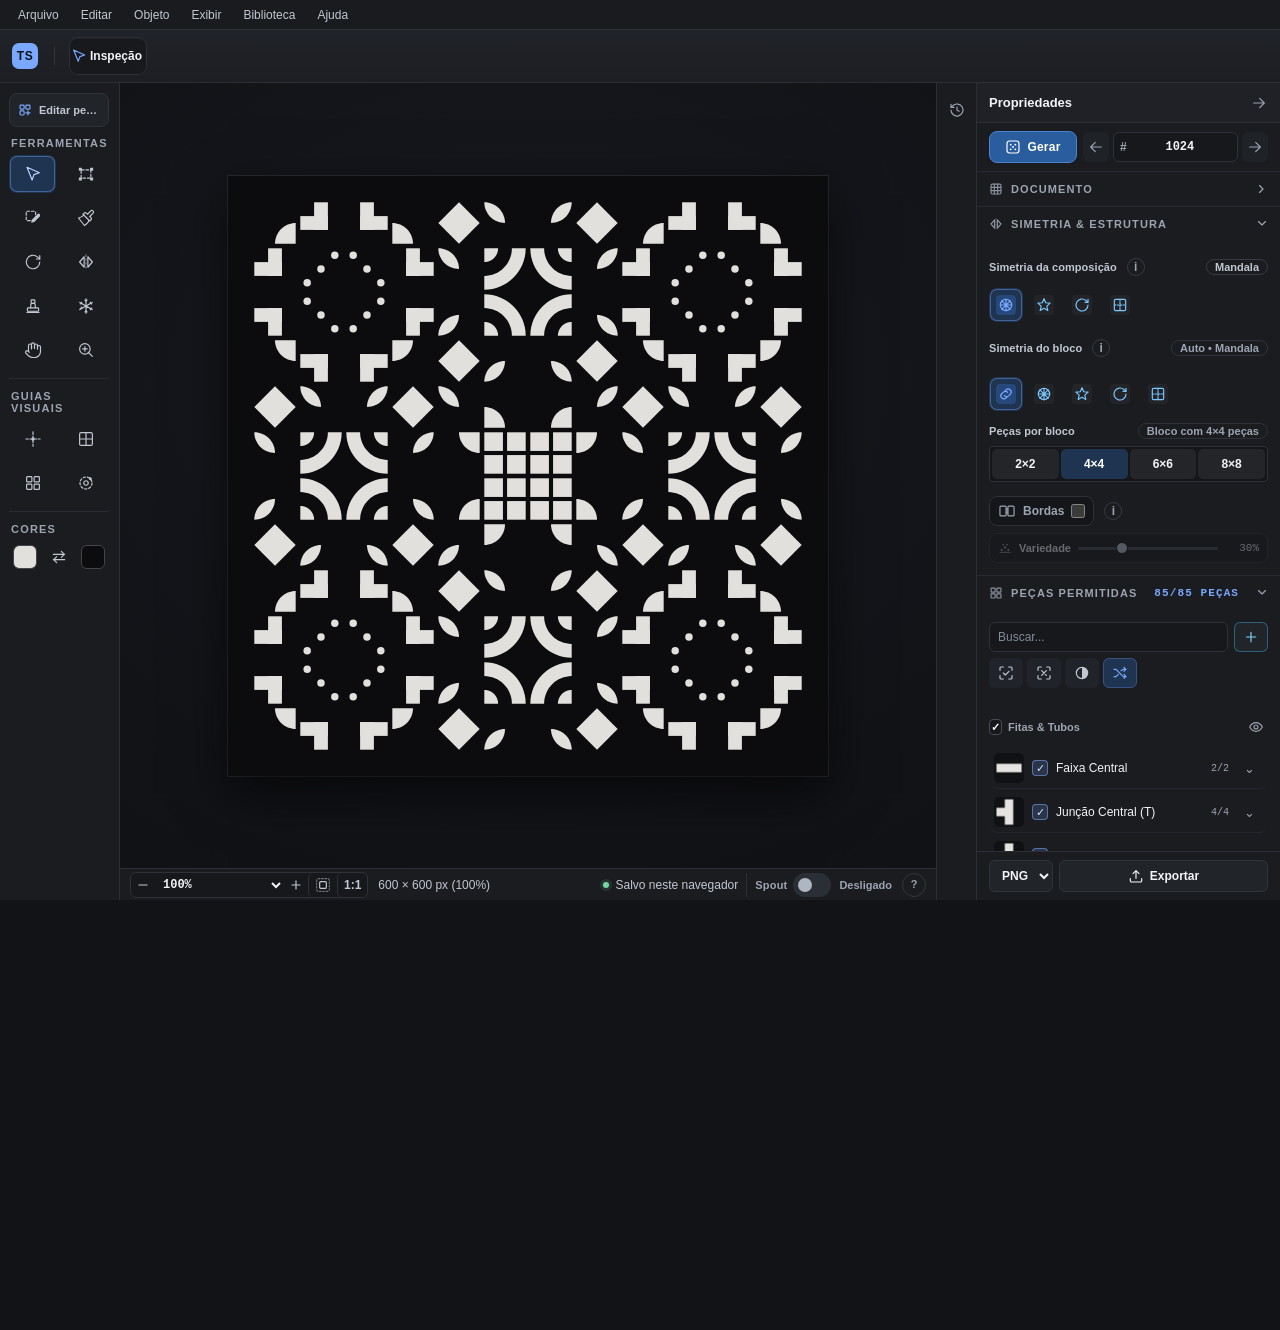
==== index.html @ 8797dac4 "feat: inverter superficies no estilo Illustrator A barra superior passa a ser contextual: identidade" ====
<!DOCTYPE html>
<html lang="pt-BR">

<head>
  <meta charset="utf-8" />
  <meta name="viewport" content="width=device-width, initial-scale=1.0">
  <meta name="color-scheme" content="dark">
  <title>Tiling Stripes Studio — Mosaic Generator</title>
  <link rel="stylesheet" type="text/css" href="style.css">
  <script src="libraries/p5.min.js"></script>
  <script src="libraries/simple-svg.js"></script>
  <script src="libraries/paper-core.min.js"></script>
</head>

<body data-studio-mode="mosaic">
  <div id="app-shell">
    <nav id="app-menubar" class="app-menubar" role="menubar" aria-label="Menu principal">
      <div class="app-menu-group">
        <button type="button" id="menu-file" class="app-menu-trigger" role="menuitem" aria-haspopup="menu" aria-expanded="false" aria-controls="menu-file-popup" tabindex="0">Arquivo</button>
        <div id="menu-file-popup" class="app-menu-popup hidden" hidden role="menu" aria-labelledby="menu-file">
          <button type="button" role="menuitem" class="menu-command" data-menu-action="click" data-menu-target="btnExport" ><span>Exportar mosaico</span></button>
          <button type="button" role="menuitem" class="menu-command" data-menu-action="close-library" ><span>Voltar ao estúdio</span></button>
        </div>
      </div>
      <div class="app-menu-group">
        <button type="button" id="menu-edit" class="app-menu-trigger" role="menuitem" aria-haspopup="menu" aria-expanded="false" aria-controls="menu-edit-popup" tabindex="-1">Editar</button>
        <div id="menu-edit-popup" class="app-menu-popup hidden" hidden role="menu" aria-labelledby="menu-edit">
          <button type="button" role="menuitem" class="menu-command" data-menu-action="undo" ><span>Desfazer</span><kbd>Ctrl+Z</kbd></button>
          <button type="button" role="menuitem" class="menu-command" data-menu-action="redo" ><span>Refazer</span><kbd>Ctrl+Shift+Z</kbd></button>
          <div class="menu-separator" role="separator"></div>
          <button type="button" role="menuitem" class="menu-command" data-menu-action="click" data-menu-target="btnTileSelectAll" ><span>Selecionar tudo</span><kbd>Ctrl+A</kbd></button>
          <button type="button" role="menuitem" class="menu-command" data-menu-action="click" data-menu-target="btnTileDeselect" ><span>Limpar seleção</span></button>
          <button type="button" role="menuitem" class="menu-command" data-menu-action="tile-command" data-menu-target="duplicate" ><span>Duplicar formas</span><kbd>Ctrl+D</kbd></button>
          <button type="button" role="menuitem" class="menu-command" data-menu-action="click" data-menu-target="btnVecPropDelete" ><span>Excluir formas</span><kbd>Delete</kbd></button>
        </div>
      </div>
      <div class="app-menu-group">
        <button type="button" id="menu-object" class="app-menu-trigger" role="menuitem" aria-haspopup="menu" aria-expanded="false" aria-controls="menu-object-popup" tabindex="-1">Objeto</button>
        <div id="menu-object-popup" class="app-menu-popup hidden" hidden role="menu" aria-labelledby="menu-object">
          <button type="button" role="menuitem" class="menu-command" data-menu-action="tile-command" data-menu-target="copyEditable" ><span>Criar cópia editável</span></button>
          <button type="button" role="menuitem" class="menu-command" data-menu-action="click" data-menu-target="btnVecPropToPath" ><span>Converter em caminho</span></button>
          <div class="menu-separator" role="separator"></div>
          <button type="button" role="menuitem" class="menu-command" data-menu-action="object" data-menu-target="[data-sel-d4='r90']" ><span>Girar 90°</span></button>
          <button type="button" role="menuitem" class="menu-command" data-menu-action="object" data-menu-target="[data-sel-d4='mx']" ><span>Espelhar horizontalmente</span></button>
          <button type="button" role="menuitem" class="menu-command" data-menu-action="object" data-menu-target="[data-sel-d4='my']" ><span>Espelhar verticalmente</span></button>
          <div class="menu-separator" role="separator"></div>
          <button type="button" role="menuitem" class="menu-command" data-menu-action="object" data-menu-target="[data-bool-op='unite']" ><span>Unir</span></button>
          <button type="button" role="menuitem" class="menu-command" data-menu-action="object" data-menu-target="[data-bool-op='subtract']" ><span>Menos frente</span></button>
          <button type="button" role="menuitem" class="menu-command" data-menu-action="object" data-menu-target="[data-bool-op='intersect']" ><span>Interseção</span></button>
          <button type="button" role="menuitem" class="menu-command" data-menu-action="object" data-menu-target="[data-bool-op='exclude']" ><span>Excluir sobreposição</span></button>
        </div>
      </div>
      <div class="app-menu-group">
        <button type="button" id="menu-view" class="app-menu-trigger" role="menuitem" aria-haspopup="menu" aria-expanded="false" aria-controls="menu-view-popup" tabindex="-1">Exibir</button>
        <div id="menu-view-popup" class="app-menu-popup hidden" hidden role="menu" aria-labelledby="menu-view">
          <button type="button" role="menuitem" class="menu-command" data-menu-action="click" data-menu-target="btnFitArtboard" ><span>Ajustar à janela</span><kbd>0</kbd></button>
          <button type="button" role="menuitem" class="menu-command" data-menu-action="click" data-menu-target="btnZoomReset100" ><span>Zoom 100%</span><kbd>1</kbd></button>
          <button type="button" role="menuitem" class="menu-command" data-menu-action="click" data-menu-target="btnZoomIn"><span>Ampliar</span><kbd>+</kbd></button>
          <button type="button" role="menuitem" class="menu-command" data-menu-action="click" data-menu-target="btnZoomOut"><span>Reduzir</span><kbd>−</kbd></button>
          <div class="menu-separator" role="separator"></div>
          <button type="button" role="menuitemcheckbox" class="menu-command" data-menu-action="guide" data-menu-target="axes"><span class="menu-check" aria-hidden="true">✓</span><span>Eixos</span></button>
          <button type="button" role="menuitemcheckbox" class="menu-command" data-menu-action="guide" data-menu-target="blocks" data-menu-mode="mosaic"><span class="menu-check" aria-hidden="true">✓</span><span>Blocos</span></button>
          <button type="button" role="menuitemcheckbox" class="menu-command" data-menu-action="guide" data-menu-target="pieces" data-menu-mode="mosaic"><span class="menu-check" aria-hidden="true">✓</span><span>Peças</span></button>
          <button type="button" role="menuitemcheckbox" class="menu-command" data-menu-action="guide" data-menu-target="orbits" data-menu-mode="mosaic"><span class="menu-check" aria-hidden="true">✓</span><span>Órbitas</span></button>
          <button type="button" role="menuitemcheckbox" class="menu-command" data-menu-action="guide" data-menu-target="grid" data-menu-mode="tiles"><span class="menu-check" aria-hidden="true">✓</span><span>Grade</span></button>
          <button type="button" role="menuitemcheckbox" class="menu-command" data-menu-action="guide" data-menu-target="ports" data-menu-mode="tiles"><span class="menu-check" aria-hidden="true">✓</span><span>Portas</span></button>
          <button type="button" role="menuitemcheckbox" class="menu-command" data-menu-action="guide" data-menu-target="margin" data-menu-mode="tiles"><span class="menu-check" aria-hidden="true">✓</span><span>Margem</span></button>
          <button type="button" role="menuitemcheckbox" class="menu-command" data-menu-action="guide" data-menu-target="snap" data-menu-mode="tiles"><span class="menu-check" aria-hidden="true">✓</span><span>Encaixar na grade</span></button>
        </div>
      </div>
      <div class="app-menu-group">
        <button type="button" id="menu-library" class="app-menu-trigger" role="menuitem" aria-haspopup="menu" aria-expanded="false" aria-controls="menu-library-popup" tabindex="-1">Biblioteca</button>
        <div id="menu-library-popup" class="app-menu-popup hidden" hidden role="menu" aria-labelledby="menu-library">
          <button type="button" role="menuitem" class="menu-command" data-menu-action="open-library" id="tileTabLibrary"><span>Gerenciar biblioteca…</span></button>
          <div class="menu-separator" role="separator"></div>
          <button type="button" role="menuitem" id="btnImportSubtileSvg" data-menu-action="import-svg" class="menu-command" title="Importar subtile (.svg)…" aria-label="Importar subtile (.svg)…"><span class="icon-slot" data-icon-slot="import"></span><span class="file-action-label"><span>Importar subtile (.svg)…</span></span></button>
          <button type="button" role="menuitem" id="btnExportSubtileSvg" class="menu-command" title="Exportar subtile (.svg)" aria-label="Exportar subtile (.svg)"><span class="icon-slot" data-icon-slot="export"></span><span class="file-action-label"><span>Exportar subtile (.svg)</span></span></button>
          <button type="button" role="menuitem" class="menu-command" data-menu-action="export-groups"><span>Exportar conjuntos…</span></button>
          <div class="menu-separator" role="separator"></div>
          <button type="button" role="menuitem" class="menu-command" data-menu-action="library-click" data-menu-target="btnRailNewSubtile" ><span>Nova peça</span></button>
          <button type="button" role="menuitem" class="menu-command" data-menu-action="library-click" data-menu-target="btnRailNewGroup" ><span>Novo conjunto</span></button>
          <button type="button" role="menuitem" class="menu-command" data-menu-action="library-click" data-menu-target="btnRailDuplicateSubtile" ><span>Duplicar peça</span></button>
          <div class="menu-separator" role="separator"></div>
          <button type="button" role="menuitem" id="btnExportLibraryJson" class="menu-command" title="Backup completo (.json)" aria-label="Backup completo (.json)"><span class="icon-slot" data-icon-slot="export"></span><span class="file-action-label"><span>Backup completo (.json)</span></span></button>
          <button type="button" role="menuitem" id="btnImportLibraryJson" class="menu-command" title="Importar biblioteca (.json)…" aria-label="Importar biblioteca (.json)…"><span class="icon-slot" data-icon-slot="import"></span><span class="file-action-label"><span>Importar biblioteca (.json)…</span></span></button>
          <div class="menu-separator" role="separator"></div>
          <button type="button" role="menuitem" id="btnResetLibraryDefaults" class="menu-command danger" title="Restaurar padrão" aria-label="Restaurar padrão"><span class="icon-slot" data-icon-slot="reset"></span><span class="file-action-label"><span>Restaurar padrão</span></span></button>
        </div>
      </div>
      <div class="app-menu-group">
        <button type="button" id="menu-help" class="app-menu-trigger" role="menuitem" aria-haspopup="menu" aria-expanded="false" aria-controls="menu-help-popup" tabindex="-1">Ajuda</button>
        <div id="menu-help-popup" class="app-menu-popup hidden" hidden role="menu" aria-labelledby="menu-help">
          <button type="button" role="menuitem" class="menu-command" data-menu-action="help" ><span>Ajuda e atalhos</span></button>
        </div>
      </div>
    </nav>
    <input type="file" id="subtileSvgFileInput" accept=".svg,image/svg+xml" class="hidden">
<input type="file" id="libraryJsonFileInput" accept=".json,application/json" class="hidden">


    <!-- ==================== TOP CONTROL BAR (Adobe Illustrator Control Strip) ==================== -->
    <!-- A barra do topo mostra apenas os ajustes da ferramenta ativa. O documento
         (Prancheta, Grade, Simetria, Peças) vive no dock estático à direita. -->
    <header id="top-control-bar">
      <div class="brand-badge" title="Tiling Stripes Studio v2">
        <span class="brand-logo">TS</span>
        <span class="brand-title">Tiling Stripes</span>
      </div>

      <div class="bar-divider"></div>

      <!-- Identity of the active tool (Illustrator control-bar anchor) -->
      <div id="topToolContext" class="bar-group top-tool-context mosaic-mode-only" aria-label="Ferramenta ativa">
        <span id="topToolIcon" class="top-tool-icon" aria-hidden="true"></span>
        <span id="topToolName" class="top-tool-name">Inspeção</span>
      </div>

      <!-- Pincel / Carimbo: brush size, snap and the expanded editor -->
      <div id="ctxPaint" class="bar-group top-context-group mosaic-mode-only hidden" aria-label="Opções do Pincel e do Carimbo">
        <span class="bar-group-label">Pincel</span>
        <div class="brush-size-display-row" id="brushSizeControl">
          <button type="button" id="btnBrushSizeDec" class="brush-step-btn" aria-label="Diminuir tamanho do pincel" title="Diminuir (− ou roda para baixo)"><span class="icon-slot" data-icon-slot="minus" data-icon-size="12"></span></button>
          <div class="brush-size-badge" id="brushSizeDisplayBadge" role="status" aria-live="polite" aria-atomic="true">
            <span class="brush-size-val" id="brushSizeValueText">1×1</span>
            <span class="brush-size-sub" id="brushSizeSubText">peças</span>
          </div>
          <button type="button" id="btnBrushSizeInc" class="brush-step-btn" aria-label="Aumentar tamanho do pincel" title="Aumentar (+ ou roda para cima)"><span class="icon-slot" data-icon-slot="plus" data-icon-size="12"></span></button>
          <div class="brush-snap-row" id="brushSnapRow">
            <button type="button" class="brush-snap-toggle-btn icon-only" id="btnToggleBrushSnap" title="Encaixar" aria-label="Encaixar"><span class="icon-slot" data-icon-slot="snap"></span><span class="icon-label"><span class="snap-label">Encaixe nos blocos:</span>
              <span class="snap-status" id="brushSnapStatusText">Desativado</span></span></button>
          </div>
        </div>
        <button type="button" id="btnExpandBrushEditor" class="bar-action-btn icon-only" aria-haspopup="dialog" aria-controls="brushEditorDialog" title="Ampliar" aria-label="Ampliar"><span class="icon-slot" data-icon-slot="expand"></span><span class="icon-label">Ampliar editor</span></button>
      </div>

      <!-- Seleção de região (Carimbo em modo mover) -->
      <section class="selection-summary hidden" id="selectionSummary" aria-label="Seleção">
        <div class="selection-summary-heading"><span>Seleção</span><button type="button" id="btnClearRegion" class="mini-btn" title="Limpar seleção" aria-label="Limpar seleção"><span class="icon-slot" data-icon-slot="close"></span></button></div>
        <dl><div><dt>Área</dt><dd id="selectionDimensions">—</dd></div><div><dt>Peças</dt><dd id="selectionCellCount">0</dd></div></dl>
      </section>

      <!-- Girar / Espelhar: área, modo e tipo -->
      <div id="rotateToolOptionsWrap" class="prop-section hidden bar-group top-context-group mosaic-mode-only" aria-label="Opções de Girar e Espelhar">
        <span class="bar-group-label" id="rotateToolLabel">Girar</span>
        <div class="brush-size-display-row top-size-row" data-size-tool="rotate" role="group" aria-label="Tamanho da área de giro">
          <button type="button" class="brush-step-btn" data-size-step="-1" aria-label="Diminuir tamanho da área de giro" title="Diminuir (− ou roda para baixo)"><span class="icon-slot" data-icon-slot="minus" data-icon-size="12"></span></button>
          <div class="brush-size-badge" role="status" aria-live="polite" aria-atomic="true">
            <span class="brush-size-val" data-size-value>1×1</span>
            <span class="brush-size-sub" data-size-detail>peças</span>
          </div>
          <button type="button" class="brush-step-btn" data-size-step="1" aria-label="Aumentar tamanho da área de giro" title="Aumentar (+ ou roda para cima)"><span class="icon-slot" data-icon-slot="plus" data-icon-size="12"></span></button>
        </div>
        <div class="tool-size-snap top-size-snap" id="rotateSizeControl">
          <button type="button" class="seg-btn icon-only" data-rot-size="block" aria-pressed="false" title="Bloco" aria-label="Bloco"><span class="icon-slot" data-icon-slot="blocks"></span><span class="icon-label">Ajustar ao bloco</span></button>
        </div>

        <div id="rotateGroupModeSection" class="top-seg-group hidden">
          <span class="top-seg-label">Área</span>
          <div class="segmented-control top-seg" id="rotateGroupModeControl">
            <button type="button" class="seg-btn active icon-only" data-rot-group="group"
              title="Conjunto" aria-label="Conjunto"><span class="icon-slot" data-icon-slot="folder"></span><span class="icon-label">Conjunto</span></button>
            <button type="button" class="seg-btn icon-only" data-rot-group="individual"
              title="Individual" aria-label="Individual"><span class="icon-slot" data-icon-slot="tiles"></span><span class="icon-label">Cada Tile</span></button>
          </div>
        </div>

        <div class="top-seg-group">
          <span class="top-seg-label">Tipo</span>
          <div class="segmented-control top-seg" id="rotateBehaviorControl">
            <button type="button" class="seg-btn active icon-only" data-rot-mode="d4_r90"
              title="Giro 90°" aria-label="Giro 90°"><span class="icon-slot" data-icon-slot="rotate"></span><span class="icon-label">Giro 90°</span></button>
            <button type="button" class="seg-btn icon-only" data-rot-mode="family"
              title="Família" aria-label="Família"><span class="icon-slot" data-icon-slot="folder"></span><span class="icon-label">Família</span></button>
          </div>
        </div>
      </div>

      <!-- Preservar: ação, tamanho e limpeza -->
      <div id="freezeToolOptionsWrap" class="prop-section hidden bar-group top-context-group mosaic-mode-only" aria-label="Opções de Preservar">
        <span class="bar-group-label">Preservar</span>
        <span id="freezeToolCountBadge" class="prop-badge secondary">Nenhum</span>
        <div class="segmented-control top-seg" id="freezeModeControl" role="group" aria-label="Modo da trava">
          <button type="button" data-freeze-mode="freeze" class="seg-btn active icon-only" aria-pressed="true" title="Preservar" aria-label="Preservar"><span class="icon-slot" data-icon-slot="lock"></span><span class="icon-label">Preservar</span></button>
          <button type="button" data-freeze-mode="unfreeze" class="seg-btn icon-only" aria-pressed="false" title="Liberar" aria-label="Liberar"><span class="icon-slot" data-icon-slot="unlock"></span><span class="icon-label">Destravar</span></button>
        </div>
        <div class="brush-size-display-row top-size-row" data-size-tool="freeze" role="group" aria-label="Tamanho da área de trava">
          <button type="button" class="brush-step-btn" data-size-step="-1" aria-label="Diminuir tamanho da área de trava" title="Diminuir (− ou roda para baixo)"><span class="icon-slot" data-icon-slot="minus" data-icon-size="12"></span></button>
          <div class="brush-size-badge" role="status" aria-live="polite" aria-atomic="true">
            <span class="brush-size-val" data-size-value>1×1</span>
            <span class="brush-size-sub" data-size-detail>peças</span>
          </div>
          <button type="button" class="brush-step-btn" data-size-step="1" aria-label="Aumentar tamanho da área de trava" title="Aumentar (+ ou roda para cima)"><span class="icon-slot" data-icon-slot="plus" data-icon-size="12"></span></button>
        </div>
        <div class="tool-size-snap top-size-snap" id="freezeSizeControl">
          <button type="button" class="seg-btn icon-only" data-freeze-size="block" aria-pressed="false" title="Bloco" aria-label="Bloco"><span class="icon-slot" data-icon-slot="blocks"></span><span class="icon-label">Ajustar ao bloco</span></button>
        </div>
        <button type="button" id="btnFreezeClearSelection" class="bar-action-btn icon-only" disabled title="Limpar preservações" aria-label="Limpar preservações"><span class="icon-slot" data-icon-slot="unlock"></span><span class="icon-label">Descongelar tudo</span></button>
      </div>

      <!-- Subtile Studio Contextual Top Strip (Visible only in data-studio-mode="tiles") -->
      <div id="topBarTilesControls" class="bar-group tiles-mode-only" aria-label="Controles da Prancheta de Subtiles">
        <div class="bar-divider"></div>
        <span id="tileStudioActiveBadge" class="tile-studio-origin-badge">Padrão #0</span>
        <span id="tileStudioActiveName" class="tile-studio-active-name">Arco de Fita</span>
        <button type="button" id="btnTileTopDuplicate" class="bar-action-btn tile-dup-accent-btn icon-only" title="Criar cópia" aria-label="Criar cópia"><span class="icon-slot" data-icon-slot="copy"></span><span class="icon-label"><span>Criar cópia editável</span></span></button>
        <div class="vec-undo-group" role="group" aria-label="Desfazer e Refazer no Subtile">
          <button type="button" id="btnVecUndo" class="icon-btn" title="Desfazer no Subtile (Ctrl+Z)" disabled aria-label="Desfazer no Subtile (Ctrl+Z)"><span class="icon-slot" data-icon-slot="undo"></span></button>
          <button type="button" id="btnVecRedo" class="icon-btn" title="Refazer no Subtile (Ctrl+Shift+Z)" disabled aria-label="Refazer no Subtile (Ctrl+Shift+Z)"><span class="icon-slot" data-icon-slot="redo"></span></button>
        </div>
        <div class="bar-divider"></div>
        <div id="tilePreviewModeGroup" class="tile-preview-seg" role="group" aria-label="Modo de visualização da prancheta">
          <button type="button" class="tile-prev-btn" data-tile-preview="single" aria-pressed="false" title="Célula Mestre 1×1 isolada">1×1</button>
          <button type="button" class="tile-prev-btn active" data-tile-preview="neighbors_3x3" aria-pressed="true" title="Repetição 3×3 do mestre com a mesma orientação">3×3</button>
          <button type="button" class="tile-prev-btn icon-only" data-tile-preview="mandala_d4" aria-pressed="false" title="Espelhos" aria-label="Espelhos"><span class="icon-slot" data-icon-slot="symmetry"></span><span class="icon-label">Espelhos</span></button>
          <button type="button" class="tile-prev-btn icon-only" data-tile-preview="rotational_c4" aria-pressed="false" title="Giro C4" aria-label="Giro C4"><span class="icon-slot" data-icon-slot="rotate"></span><span class="icon-label">Giro C4</span></button>
        </div>
        <button type="button" id="btnTileClipToggle" class="bar-action-btn icon-only" aria-pressed="false" title="Recortar" aria-label="Recortar"><span class="icon-slot" data-icon-slot="clip"></span><span class="icon-label">Recortar</span></button>
        <button type="button" id="btnTileTestInMosaic" class="bar-action-btn tile-paint-return-btn icon-only" title="Pintar" aria-label="Pintar"><span class="icon-slot" data-icon-slot="brush"></span><span class="icon-label">Pintar</span></button>
      </div>

      <div class="bar-spacer"></div>

    </header>

    <!-- Floating Seed History Popover (Retained for backwards compatibility) -->
    <div id="seedHistoryPopover" class="floating-popover hidden" style="display:none;"></div>

    <!-- Dialog de Proteção contra Perda de Edições (Rodada 4.2 / T2) -->
    <div id="dirtyGuardDialog" class="modal-dialog-backdrop hidden" role="dialog" aria-modal="true" aria-labelledby="dirtyGuardTitle" aria-describedby="dirtyGuardDesc">
      <div class="modal-dialog-card">
        <h3 id="dirtyGuardTitle" class="modal-dialog-title">Regenerar mosaico?</h3>
        <p id="dirtyGuardDesc" class="modal-dialog-desc">
          Este mosaico possui edições manuais ou subtiles travados. Alterar este parâmetro irá regenerar o desenho.
          Suas alterações serão salvas no histórico e podem ser recuperadas com <kbd>Ctrl+Z</kbd>.
        </p>
        <div class="modal-dialog-checkbox">
          <label>
            <input type="checkbox" id="dirtyGuardDontAsk">
            Não perguntar nesta sessão
          </label>
        </div>
        <div class="modal-dialog-actions">
          <button type="button" id="btnDirtyGuardCancel" class="btn-dialog-secondary">Cancelar</button>
          <button type="button" id="btnDirtyGuardConfirm" class="btn-dialog-primary">Regenerar</button>
        </div>
      </div>
    </div>


    <div id="libraryExportDialog" class="modal-dialog-backdrop hidden" role="dialog" aria-modal="true" aria-labelledby="libraryExportTitle" aria-describedby="libraryExportDesc">
      <div class="modal-dialog-card library-export-card">
        <h3 id="libraryExportTitle" class="modal-dialog-title">Exportar conjuntos</h3>
        <p id="libraryExportDesc" class="modal-dialog-desc">Escolha os conjuntos. O JSON permite reimportar e continuar editando; o ZIP reúne os SVGs e esse JSON.</p>
        <div class="library-export-selection-actions">
          <button type="button" id="btnLibraryExportAll" class="mini-btn">Todos</button>
          <button type="button" id="btnLibraryExportNone" class="mini-btn">Limpar</button>
        </div>
        <fieldset class="library-export-fieldset"><legend>Conjuntos</legend><div id="libraryExportGroups" class="library-export-groups"></div></fieldset>
        <label class="library-export-format" for="libraryExportFormat">Formato
          <select id="libraryExportFormat" class="subtile-select"><option value="json">Biblioteca editável (.json)</option><option value="svg">SVGs + biblioteca editável (.zip)</option></select>
        </label>
        <label id="libraryExportVariantsRow" class="library-export-variants hidden"><input type="checkbox" id="libraryExportVariants" checked>Incluir todas as variantes D4</label>
        <p id="libraryExportSummary" class="library-export-summary" role="status"></p>
        <p id="libraryExportError" class="library-export-error hidden" role="alert"></p>
        <div class="modal-dialog-actions">
          <button type="button" id="btnLibraryExportCancel" class="btn-dialog-secondary">Cancelar</button>
          <button type="button" id="btnLibraryExportSave" class="btn-dialog-primary">Exportar</button>
        </div>
      </div>
    </div>

    <!-- Modal de Confirmação da Biblioteca de Subtiles (Exclusão / Reset com Tombstone #84) -->
    <div id="subtileConfirmDialog" class="modal-dialog-backdrop hidden" role="dialog" aria-modal="true" aria-labelledby="subtileConfirmTitle" aria-describedby="subtileConfirmDesc">
      <div class="modal-dialog-card">
        <h3 id="subtileConfirmTitle" class="modal-dialog-title">Confirmar Ação</h3>
        <p id="subtileConfirmDesc" class="modal-dialog-desc"></p>
        <label id="subtileConfirmBackupOption" class="subtile-radio-row hidden">
          <input type="checkbox" id="subtileConfirmBackup">
          <span>Baixar backup da biblioteca antes de excluir (.json)</span>
        </label>
        <div class="modal-dialog-actions">
          <button type="button" id="btnSubtileConfirmCancel" class="btn-dialog-secondary">Cancelar</button>
          <button type="button" id="btnSubtileConfirmOk" class="btn-dialog-primary">Confirmar</button>
        </div>
      </div>
    </div>

    <!-- Modal de Importação de Biblioteca (.json) -->
    <div id="subtileImportDialog" class="modal-dialog-backdrop hidden" role="dialog" aria-modal="true" aria-labelledby="subtileImportTitle" aria-describedby="subtileImportSummary">
      <div class="modal-dialog-card">
        <h3 id="subtileImportTitle" class="modal-dialog-title">Importar Biblioteca de Subtiles (.json)</h3>
        <p id="subtileImportSummary" class="modal-dialog-desc"></p>
        <div class="subtile-import-options">
          <label class="subtile-radio-row">
            <input type="radio" name="subtileImportMode" value="merge" checked>
            <span><strong>Mesclar</strong> — mantém seus subtiles atuais e adiciona os novos do arquivo</span>
          </label>
          <label class="subtile-radio-row">
            <input type="radio" name="subtileImportMode" value="replace">
            <span><strong>Substituir</strong> — usa apenas os subtiles customizados do arquivo (mantendo os 31 padrão)</span>
          </label>
          <div id="subtileImportConflictRow" class="subtile-conflict-row">
            <label for="subtileImportConflictSelect">Se um ID customizado já existir:</label>
            <select id="subtileImportConflictSelect" class="subtile-select">
              <option value="overwrite" selected>Atualizar existente</option>
              <option value="duplicate">Importar como cópia</option>
            </select>
          </div>
        </div>
        <div class="modal-dialog-actions">
          <button type="button" id="btnSubtileImportCancel" class="btn-dialog-secondary">Cancelar</button>
          <button type="button" id="btnSubtileImportConfirm" class="btn-dialog-primary">Importar</button>
        </div>
      </div>
    </div>

    <div id="brushEditorDialog" class="modal-dialog-backdrop brush-editor-dialog hidden" role="dialog" aria-modal="true" aria-labelledby="brushEditorTitle">
      <div class="brush-editor-window">
        <header class="brush-editor-header">
          <h2 id="brushEditorTitle">Pincel</h2>
          <div class="brush-editor-header-actions">
            <button type="button" id="btnCancelBrushEditor" class="mini-btn" title="Descartar alterações e fechar (Tecla Esc)">Cancelar</button>
            <button type="button" id="btnCloseBrushEditor" class="mini-btn accent" aria-label="Concluir edição do pincel">Concluir</button>
          </div>
        </header>
        <div class="brush-editor-toolbar" role="group" aria-label="Editar grade do pincel">
          <label>Linhas <input id="brushEditorRows" aria-label="Linhas do padrão de pincel" type="number" min="1" step="1" value="1"></label>
          <label>Colunas <input id="brushEditorCols" aria-label="Colunas do padrão de pincel" type="number" min="1" step="1" value="1"></label>
          <button type="button" id="btnBrushEditorUndo" class="mini-btn icon-only" disabled title="Desfazer" aria-label="Desfazer"><span class="icon-slot" data-icon-slot="undo"></span><span class="icon-label">Desfazer</span></button>
          <button type="button" id="btnBrushEditorRedo" class="mini-btn icon-only" disabled title="Refazer" aria-label="Refazer"><span class="icon-slot" data-icon-slot="redo"></span><span class="icon-label">Refazer</span></button>
          <button type="button" id="btnBrushEditorErase" class="mini-btn icon-only" title="Borracha" aria-label="Borracha"><span class="icon-slot" data-icon-slot="erase"></span><span class="icon-label">Borracha</span></button>
          <button type="button" id="btnBrushEditorClear" class="mini-btn icon-only" title="Limpar" aria-label="Limpar"><span class="icon-slot" data-icon-slot="trash"></span><span class="icon-label">Limpar grade</span></button>
          <span id="brushEditorInkLabel" role="status" class="brush-editor-ink"></span>
        </div>
        <div id="brushEditorHost"></div>
      </div>
    </div>

    <!-- ==================== MAIN WORKSPACE AREA ==================== -->
    <div id="persistenceWarning" class="persistence-warning hidden" role="alert">
      <span id="persistenceWarningText">Não foi possível salvar automaticamente.</span>
      <div class="save-recovery-actions">
        <button type="button" id="btnRetryPersistence">Tentar salvar</button>
        <button type="button" id="btnBackupUnsavedLibrary" class="hidden">Backup da biblioteca (.json)</button>
        <button type="button" id="btnExportUnsavedMosaic" class="hidden">Exportar imagem do mosaico</button>
      </div>
      <span id="saveImageLimit" class="hidden" title="PNG e SVG exportam a imagem; o backup editável é o JSON da biblioteca.">Imagem não é backup</span>
    </div>

    <div id="workspace-body">

      <!-- LEFT TOOLBAR (Adobe Illustrator Tool Strip) -->
      <aside id="left-toolbar" aria-label="Barra de Ferramentas e Guias">
        <!-- Alternância de ambiente: mosaico ↔ peças -->
        <button type="button" id="btnStudioTilesMode" class="studio-mode-btn" aria-pressed="false" title="Editar peças" aria-label="Editar peças"><span class="icon-slot" data-icon-slot="tiles" data-icon-size="14"></span><span class="studio-mode-btn-label">Editar peças</span></button>

        <!-- Ferramentas de Edição em 2 Colunas -->
        <div class="sidebar-section mosaic-mode-only" aria-label="Ferramentas de Edição e Criação de Subtiles">
          <div class="sidebar-section-title">Ferramentas</div>
          <div class="tools-grid-2col">
            <button id="toolInspect" class="tool-btn tool-grid-btn active mosaic-mode-only icon-only" data-tool="inspect"
              title="Inspeção" aria-label="Inspeção"><span class="icon-slot" data-icon-slot="cursor" data-icon-size="18"></span><span class="icon-label"><span class="tool-grid-label">Inspeção</span></span></button>
            <button type="button" id="toolSelectRect" class="tool-btn tool-grid-btn mosaic-mode-only icon-only" data-region-shape="rect" aria-pressed="false" aria-label="Retângulo" title="Retângulo"><span class="icon-slot" data-icon-slot="selectRect" data-icon-size="18"></span></button>
            <button type="button" id="toolSelectBrush" class="tool-btn tool-grid-btn mosaic-mode-only icon-only" data-region-shape="brush" aria-pressed="false" aria-label="Pincel de seleção" title="Pincel de seleção"><span class="icon-slot" data-icon-slot="selectBrush" data-icon-size="18"></span></button>
            <button id="toolPaint" class="tool-btn tool-grid-btn edit-tool-btn mosaic-mode-only icon-only" data-tool="paint"
              title="Pincel" aria-label="Pincel"><span class="icon-slot" data-icon-slot="brush" data-icon-size="18"></span><span class="icon-label"><span class="tool-grid-label">Pintar</span></span></button>
            <button id="toolRotate" class="tool-btn tool-grid-btn edit-tool-btn mosaic-mode-only icon-only" data-tool="rotate"
              title="Girar" aria-label="Girar"><span class="icon-slot" data-icon-slot="rotate" data-icon-size="18"></span><span class="icon-label"><span class="tool-grid-label">Girar</span></span></button>
            <button id="toolMirror" class="tool-btn tool-grid-btn edit-tool-btn mosaic-mode-only icon-only" data-tool="mirror" title="Espelhar (O)" aria-label="Espelhar"><span class="icon-slot" data-icon-slot="mirror" data-icon-size="18"></span><span class="icon-label"><span class="tool-grid-label">Espelhar</span></span></button>
            <button id="toolStamp" class="tool-btn tool-grid-btn edit-tool-btn mosaic-mode-only icon-only" data-tool="stamp"
              title="Clonar" aria-label="Clonar"><span class="icon-slot" data-icon-slot="stamp" data-icon-size="18"></span><span class="icon-label"><span class="tool-grid-label">Carimbo</span></span></button>
            <button id="toolFreeze" class="tool-btn tool-grid-btn edit-tool-btn mosaic-mode-only icon-only" data-tool="freeze" data-icon="snowflake"
              title="Preservar" aria-label="Preservar"><span class="icon-slot" data-icon-slot="snowflake" data-icon-size="18"></span><span class="icon-label"><span class="tool-grid-label">Preservar</span></span></button>
            <button id="toolPan" class="tool-btn tool-grid-btn tool-navigation-start mosaic-mode-only icon-only" data-tool="pan"
              title="Mão" aria-label="Mão"><span class="icon-slot" data-icon-slot="hand" data-icon-size="18"></span><span class="icon-label"><span class="tool-grid-label">Mão</span></span></button>
            <button id="toolZoom" class="tool-btn tool-grid-btn mosaic-mode-only icon-only" data-tool="zoom"
              title="Zoom" aria-label="Zoom"><span class="icon-slot" data-icon-slot="zoom" data-icon-size="18"></span><span class="icon-label"><span class="tool-grid-label">Zoom</span></span></button>
          </div>
        </div>

        <div class="tool-divider mosaic-mode-only"></div>

        <!-- Guias Visuais em 2 Colunas -->
        <div class="sidebar-section mosaic-mode-only" aria-label="Guias Visuais">
          <div class="sidebar-section-title">Guias Visuais</div>
          <div class="tools-grid-2col">
            <button id="toggleGuideAxes" class="tool-btn tool-grid-btn guide-toggle icon-only" aria-pressed="false" title="Eixos" aria-label="Eixos"><span class="icon-slot" data-icon-slot="axes" data-icon-size="18"></span><span class="icon-label"><span class="tool-grid-label">Eixos</span></span></button>
            <button id="toggleGuideBlocks" class="tool-btn tool-grid-btn guide-toggle icon-only" aria-pressed="false" title="Blocos" aria-label="Blocos"><span class="icon-slot" data-icon-slot="blocks" data-icon-size="18"></span><span class="icon-label"><span class="tool-grid-label">Blocos</span></span></button>
            <button id="toggleGuideSubtiles" class="tool-btn tool-grid-btn guide-toggle icon-only" aria-pressed="false" title="Peças" aria-label="Peças"><span class="icon-slot" data-icon-slot="pieces" data-icon-size="18"></span><span class="icon-label"><span class="tool-grid-label">Peças</span></span></button>
            <button id="toggleGuideOrbits" class="tool-btn tool-grid-btn guide-toggle icon-only" aria-pressed="false" title="Órbitas" aria-label="Órbitas"><span class="icon-slot" data-icon-slot="orbits" data-icon-size="18"></span><span class="icon-label"><span class="tool-grid-label">Órbitas</span></span></button>
          </div>
        </div>

        <div class="tool-divider mosaic-mode-only"></div>

        <!-- Cores do mosaico (ocultas durante a criação de subtiles) -->
        <div class="sidebar-section mosaic-mode-only" aria-label="Esquema de Cores">
          <div class="sidebar-section-title">Cores</div>
          <div class="illustrator-color-widget">
            <div class="sidebar-color-row">
              <label class="sidebar-color-chip" title="Cor das peças (Peça)">
                <span class="color-chip-tag">Peça</span>
                <div class="color-preview-wrap">
                  <input type="color" id="fgColorPicker" value="#e2e0dc" aria-label="Cor das peças">
                </div>
              </label>
              <button type="button" id="btnSwapColors" class="sidebar-color-swap-btn" title="Inverter Cores (Tecla X)" aria-label="Inverter Cores (Tecla X)"><span class="icon-slot" data-icon-slot="swap"></span></button>
              <label class="sidebar-color-chip" title="Cor do fundo">
                <span class="color-chip-tag">Fundo</span>
                <div class="color-preview-wrap">
                  <input type="color" id="bgColorPicker" value="#0c0c0e" aria-label="Cor do fundo">
                </div>
              </label>
            </div>
          </div>
        </div>

        <!-- Painel Lateral Esquerdo do Estúdio de Subtiles (Visível em data-studio-mode="tiles") -->
        <div id="leftToolbarTilesPane" class="tiles-mode-only subtile-left-pane" aria-label="Ferramentas Vetoriais e Guias de Subtiles">
          <div class="sidebar-section">
            <div class="sidebar-section-title">Ferramentas</div>
            <div class="tools-grid-2col" id="vecToolsGrid">
              <button type="button" id="vecToolSelect" class="subtile-rail-btn vec-tool-btn active icon-only" data-vec-tool="select" aria-pressed="true" title="Seleção" aria-label="Seleção"><span class="icon-slot" data-icon-slot="cursor"></span><span class="icon-label"><span>Seleção</span></span></button>
              <button type="button" id="vecToolDirect" class="subtile-rail-btn vec-tool-btn icon-only" data-vec-tool="direct" aria-pressed="false" title="Seleção direta" aria-label="Seleção direta"><span class="icon-slot" data-icon-slot="cursorFilled"></span><span class="icon-label"><span>Seleção direta</span></span></button>
              <button type="button" id="vecToolPen" class="subtile-rail-btn vec-tool-btn icon-only" data-vec-tool="pen" aria-pressed="false" title="Caneta" aria-label="Caneta"><span class="icon-slot" data-icon-slot="pen"></span><span class="icon-label"><span>Caneta</span></span></button>
              <button type="button" id="vecToolRect" class="subtile-rail-btn vec-tool-btn icon-only" data-vec-tool="rect" aria-pressed="false" title="Retângulo" aria-label="Retângulo"><span class="icon-slot" data-icon-slot="shapeRect"></span><span class="icon-label"><span>Retângulo</span></span></button>
              <button type="button" id="vecToolEllipse" class="subtile-rail-btn vec-tool-btn icon-only" data-vec-tool="ellipse" aria-pressed="false" title="Elipse" aria-label="Elipse"><span class="icon-slot" data-icon-slot="shapeEllipse"></span><span class="icon-label"><span>Elipse</span></span></button>
              <button type="button" id="vecToolPolygon" class="subtile-rail-btn vec-tool-btn icon-only" data-vec-tool="polygon" aria-pressed="false" title="Polígono" aria-label="Polígono"><span class="icon-slot" data-icon-slot="shapePolygon"></span><span class="icon-label"><span>Polígono</span></span></button>
              <button type="button" id="vecToolArc" class="subtile-rail-btn vec-tool-btn icon-only" data-vec-tool="arc" aria-pressed="false" title="Arco" aria-label="Arco"><span class="icon-slot" data-icon-slot="shapeArc"></span><span class="icon-label"><span>Arco</span></span></button>
              <button type="button" id="vecToolLine" class="subtile-rail-btn vec-tool-btn icon-only" data-vec-tool="line" aria-pressed="false" title="Linha" aria-label="Linha"><span class="icon-slot" data-icon-slot="shapeLine"></span><span class="icon-label"><span>Linha</span></span></button>
              <button type="button" id="vecToolCurve" class="subtile-rail-btn vec-tool-btn icon-only" data-vec-tool="curve" aria-pressed="false" title="Curvar (C)" aria-label="Curvar"><span class="icon-slot" data-icon-slot="curve"></span><span class="icon-label">Curvar</span></button>
              <button type="button" id="btnTileViewPan" class="subtile-rail-btn icon-only tool-navigation-start" aria-pressed="false" title="Mão" aria-label="Mão"><span class="icon-slot" data-icon-slot="hand"></span><span class="icon-label"><span>Mão</span></span></button>
              <button type="button" id="btnTileViewZoom" class="subtile-rail-btn icon-only" aria-pressed="false" title="Zoom" aria-label="Zoom"><span class="icon-slot" data-icon-slot="zoom"></span><span class="icon-label"><span>Zoom</span></span></button>
            </div>

          </div>

          <div class="tool-divider"></div>

          <div class="sidebar-section">
            <div class="sidebar-section-title">Guias Visuais</div>
            <div class="vec-snap-row">
              <button type="button" id="btnTileSnapToggle" class="subtile-rail-btn active icon-only" aria-pressed="true" title="Encaixar" aria-label="Encaixar"><span class="icon-slot" data-icon-slot="snap"></span><span class="icon-label"><span>Encaixe</span></span></button>
              <select id="tileGridDivSelect" class="subtile-grid-select" title="Subdivisão da Grade Magnética" aria-label="Subdivisão da Grade Magnética">
                <option value="0">Off</option>
                <option value="2">1/2</option>
                <option value="3">1/3</option>
                <option value="4">1/4</option>
                <option value="6" selected>1/6</option>
                <option value="8">1/8</option>
                <option value="12">1/12</option>
                <option value="16">1/16</option>
              </select>
            </div>
            <div class="tools-grid-2col">
              <button type="button" id="toggleTileGuideGrid" class="subtile-rail-btn active icon-only" aria-pressed="true" title="Grade" aria-label="Grade"><span class="icon-slot" data-icon-slot="grid"></span><span class="icon-label"><span>Grade</span></span></button>
              <button type="button" id="toggleTileGuideAxes" class="subtile-rail-btn active icon-only" aria-pressed="true" title="Eixos" aria-label="Eixos"><span class="icon-slot" data-icon-slot="axes"></span><span class="icon-label"><span>Eixos D4</span></span></button>
              <button type="button" id="toggleTileGuidePorts" class="subtile-rail-btn active icon-only" aria-pressed="true" title="Portas" aria-label="Portas"><span class="icon-slot" data-icon-slot="ports"></span><span class="icon-label"><span>Portas</span></span></button>
              <button type="button" id="toggleTileGuidePadding" class="subtile-rail-btn active icon-only" aria-pressed="true" title="Margem" aria-label="Margem"><span class="icon-slot" data-icon-slot="padding"></span><span class="icon-label"><span>Margem</span></span></button>
            </div>
          </div>

          <div class="tile-library-launcher">
            <button type="button" id="btnTileOpenLibrary" class="mini-btn" title="Organizar peças e arquivos" aria-label="Abrir Biblioteca"><span class="icon-slot" data-icon-slot="folder"></span>Biblioteca</button>
          </div>
        </div>
      </aside>

      <!-- CENTER ARTBOARD VIEWPORT -->
      <main id="workspace-viewport">
        <div id="artboard-pasteboard">
          <div id="canvas-stage" tabindex="0" role="region" aria-label="Área de trabalho: mosaico ou peça">
            <!-- p5.js canvas mounts here -->
          </div>
          <div id="editorToast" class="editor-toast hidden" role="status" aria-live="polite"></div>
        </div>

        <!-- View and output status, between the sidebars -->
        <footer id="status-bar">
          <div class="status-left">
            <div class="zoom-widget">
              <button id="btnZoomOut" class="status-icon-btn" title="Diminuir Zoom (-)" aria-label="Diminuir Zoom"><span class="icon-slot" data-icon-slot="minus" data-icon-size="14"></span></button>
              <select id="zoomPresetSelect" class="status-zoom-select" title="Nível de Zoom" aria-label="Nível de Zoom">
                <option value="fit">Ajustar à Tela</option>
                <option value="25">25%</option>
                <option value="50">50%</option>
                <option value="75">75%</option>
                <option value="100" selected>100%</option>
                <option value="125">125%</option>
                <option value="150">150%</option>
                <option value="200">200%</option>
                <option value="300">300%</option>
                <option value="400">400%</option>
              </select>
              <button id="btnZoomIn" class="status-icon-btn" title="Aumentar Zoom (+)" aria-label="Aumentar Zoom"><span class="icon-slot" data-icon-slot="plus" data-icon-size="14"></span></button>
              <button id="btnFitArtboard" class="status-reset-zoom-btn icon-only" title="Ajustar" aria-label="Ajustar"><span class="icon-slot" data-icon-slot="fit"></span><span class="icon-label"><span>Ajustar</span></span></button>
              <button id="btnZoomReset100" class="status-reset-zoom-btn" title="Zoom 1:1 e Centralizar (Tecla 1 ou Ctrl+1)" aria-label="Zoom 100%">1:1</button>
            </div>
          </div>

          <div class="status-center">
            <span id="statusArtboardInfo" class="status-item">600 × 600 px</span>
            <span class="status-sep">|</span>
            <span id="statusGridInfo" class="status-item">Grade 3 × 3 • 3 Órbitas</span>
            <span class="status-sep">|</span>
            <div id="statusHoverInspector" class="status-hover-text" title="Passe o cursor sobre o mosaico para inspecionar o bloco e sua órbita">Inspeção</div>
          </div>

          <div id="status-right" class="status-right">
            <span id="saveStatusText" role="status" aria-live="polite">Salvando…</span>
            <div class="status-spout" aria-label="Saída Spout">
              <label for="spoutToggle" class="status-spout-label" title="Ligar/desligar a saída Spout">Spout</label>
              <button type="button" id="spoutToggle" class="switch" role="switch" aria-checked="false"
                aria-label="Ligar ou desligar a saída Spout" title="Ligar/desligar a saída Spout">
                <span class="switch-knob"></span>
              </button>
              <input type="text" id="spoutName" class="status-spout-name" value="Tiling Stripes"
                maxlength="60" spellcheck="false" aria-label="Nome da saída Spout"
                title="Nome do sender Spout">
              <span id="spoutStatus" class="spout-status" data-state="off"
                title="Ponte: tools\spout_bridge.cmd">Desligado</span>
            </div>
            <button type="button" id="btnHelp" class="status-help-btn" data-info-topic="shortcuts" data-tooltip="Ajuda e atalhos de teclado (?)" aria-label="Ajuda e atalhos" aria-haspopup="dialog" aria-controls="infoPopover" aria-expanded="false">?</button>
          </div>
        </footer>

      </main>

      <!-- UTILITY RAIL (document tools that open flyouts to the canvas) -->
      <aside id="utility-rail" class="mosaic-mode-only" aria-label="Ferramentas de Documento">
        <div id="dock-history" class="sidebar-history-container is-collapsed" aria-label="Histórico de Gerações">
          <button type="button" id="btnToggleHistory" class="dock-history-btn" title="Histórico de gerações" aria-label="Histórico de Gerações" aria-expanded="false" aria-controls="seedHistoryList"><span class="icon-slot" data-icon-slot="history"></span></button>
          <div id="seedHistoryList" class="sidebar-history-list collapsed"></div>
        </div>
      </aside>

      <!-- RIGHT DOCK PANELS (static: document, pattern, pieces, scope and ink) -->
      <aside id="right-dock" aria-label="Painéis de Propriedades e Edição">
        <!-- Dock Header: static title + collapse toggle -->
        <header id="dock-header">
          <span id="ctxPanelTitle" class="dock-context-title">Propriedades</span>
          <button type="button" id="btnToggleRightDock" class="dock-toggle-btn active" title="Recolher Painel Lateral (Tab)" aria-label="Recolher Painel Lateral" aria-expanded="true" aria-controls="right-dock">
            <span class="dock-toggle-icon">»</span>
          </button>
        </header>

        <!-- Gerador & Semente: comando de documento, sempre visível no modo mosaico -->
        <section id="dock-generator" class="dock-generator mosaic-mode-only" aria-label="Gerador e Semente">
          <button type="button" id="btnRandomize" class="sidebar-gen-btn gen-primary-btn" title="Gerar mosaico (G)" aria-label="Gerar"><span class="icon-slot" data-icon-slot="dice"></span><span class="gen-btn-label">Gerar</span></button>
          <div class="sidebar-seed-row" title="Navegação de Seeds">
            <button type="button" id="btnPrevSeed" class="sidebar-seed-nav-btn" title="Geração Anterior (←)" aria-label="Geração Anterior" disabled><span class="icon-slot" data-icon-slot="left"></span></button>
            <div class="sidebar-seed-chip" title="Semente atual">
              <span class="sidebar-seed-hash">#</span>
              <input type="number" id="seedInput" value="1024" step="1" aria-label="Número da Seed">
            </div>
            <button type="button" id="btnNextSeed" class="sidebar-seed-nav-btn" title="Próxima Geração (→)" aria-label="Próxima Geração" disabled><span class="icon-slot" data-icon-slot="right"></span></button>
          </div>
        </section>

        <!-- ================================================================
             DOCK ESTÁTICO (Propriedades independentes da ferramenta ativa)
             Documento, Simetria, Peças, Escopo e Pincel permanecem no mesmo
             lugar; só a barra superior troca com a ferramenta.
             ================================================================ -->
        <div id="dock-workspace-generate" class="dock-workspace-pane">

          <!-- PANEL 0: DOCUMENTO — Prancheta & Grade (movidos do topo, recolhido por padrão) -->
          <section class="dock-panel collapsed" id="panel-document">
            <header class="panel-header" data-collapse-target="panelDocumentBody" role="button" tabindex="0" aria-expanded="false" aria-controls="panelDocumentBody">
              <div class="panel-title-wrap">
                <span class="icon-slot" data-icon-slot="grid" data-icon-size="14"></span>
                <span>Documento</span>
              </div>
              <span class="panel-chevron"><span class="icon-slot" data-icon-slot="chevronDown" data-icon-size="12"></span></span>
            </header>
            <div class="panel-body document-panel-body hidden" id="panelDocumentBody">
              <div class="document-block" aria-label="Prancheta">
                <span class="prop-label">Prancheta</span>
                <div class="document-controls">
                  <div class="input-chip" title="Largura do Canvas (px)">
                    <label class="chip-prefix" for="canvasW">Larg.</label>
                    <input type="number" id="canvasW" aria-label="Largura da prancheta em pixels" value="600" min="100" max="4096" step="50">
                    <div class="chip-steppers">
                      <button type="button" class="step-btn" data-step-target="canvasW" data-step-dir="1" tabindex="-1"
                        title="Aumentar Largura" aria-label="Aumentar Largura"><span class="icon-slot" data-icon-slot="plus" data-icon-size="12"></span></button>
                      <button type="button" class="step-btn" data-step-target="canvasW" data-step-dir="-1" tabindex="-1"
                        title="Diminuir Largura" aria-label="Diminuir Largura"><span class="icon-slot" data-icon-slot="minus" data-icon-size="12"></span></button>
                    </div>
                  </div>
                  <button id="btnSwapCanvasSize" class="icon-btn" title="Inverter Largura e Altura (W ⇄ H)" aria-label="Inverter Largura e Altura (W ⇄ H)"><span class="icon-slot" data-icon-slot="swap"></span></button>
                  <div class="input-chip" title="Altura do Canvas (px)">
                    <label class="chip-prefix" for="canvasH">Alt.</label>
                    <input type="number" id="canvasH" aria-label="Altura da prancheta em pixels" value="600" min="100" max="4096" step="50">
                    <div class="chip-steppers">
                      <button type="button" class="step-btn" data-step-target="canvasH" data-step-dir="1" tabindex="-1"
                        title="Aumentar Altura" aria-label="Aumentar Altura"><span class="icon-slot" data-icon-slot="plus" data-icon-size="12"></span></button>
                      <button type="button" class="step-btn" data-step-target="canvasH" data-step-dir="-1" tabindex="-1"
                        title="Diminuir Altura" aria-label="Diminuir Altura"><span class="icon-slot" data-icon-slot="minus" data-icon-size="12"></span></button>
                    </div>
                  </div>
                  <button id="btnLockCanvasRatio" class="icon-btn" title="Travar Proporção da Prancheta" aria-label="Travar Proporção da Prancheta">
                    <span class="icon-slot" data-icon-slot="lock"></span>
                  </button>
                  <button id="btnFitCanvasToGrid" class="bar-action-btn icon-only" title="Ajustar" aria-label="Ajustar"><span class="icon-slot" data-icon-slot="fit"></span><span class="icon-label">Ajustar</span></button>
                </div>
              </div>

              <div class="document-block" aria-label="Grade">
                <span class="prop-label">Grade</span>
                <div class="document-controls">
                  <div class="input-chip chip-compact" title="Linhas de Blocos (Rows)">
                    <label class="chip-prefix" for="gridRows">Linhas</label>
                    <input type="number" id="gridRows" aria-label="Linhas da grade em blocos" value="3" min="1" max="32" step="1">
                    <div class="chip-steppers">
                      <button type="button" class="step-btn" data-step-target="gridRows" data-step-dir="1" tabindex="-1"
                        title="Mais Linhas" aria-label="Mais Linhas"><span class="icon-slot" data-icon-slot="plus" data-icon-size="12"></span></button>
                      <button type="button" class="step-btn" data-step-target="gridRows" data-step-dir="-1" tabindex="-1"
                        title="Menos Linhas" aria-label="Menos Linhas"><span class="icon-slot" data-icon-slot="minus" data-icon-size="12"></span></button>
                    </div>
                  </div>
                  <button id="btnSwapGridSize" class="icon-btn" title="Inverter Linhas e Colunas" aria-label="Inverter Linhas e Colunas"><span class="icon-slot" data-icon-slot="swap"></span></button>
                  <div class="input-chip chip-compact" title="Colunas de Blocos (Cols)">
                    <label class="chip-prefix" for="gridCols">Colunas</label>
                    <input type="number" id="gridCols" aria-label="Colunas da grade em blocos" value="3" min="1" max="32" step="1">
                    <div class="chip-steppers">
                      <button type="button" class="step-btn" data-step-target="gridCols" data-step-dir="1" tabindex="-1"
                        title="Mais Colunas" aria-label="Mais Colunas"><span class="icon-slot" data-icon-slot="plus" data-icon-size="12"></span></button>
                      <button type="button" class="step-btn" data-step-target="gridCols" data-step-dir="-1" tabindex="-1"
                        title="Menos Colunas" aria-label="Menos Colunas"><span class="icon-slot" data-icon-slot="minus" data-icon-size="12"></span></button>
                    </div>
                  </div>
                  <button id="btnLockGridRatio" class="icon-btn" title="Travar Proporção da Grade" aria-label="Travar Proporção da Grade">
                    <span class="icon-slot" data-icon-slot="lock"></span>
                  </button>
                  <button id="btnSquareGrid" class="bar-action-btn" title="Tornar células quadradas">1:1</button>
                </div>
                <div class="document-controls">
                  <div class="input-chip chip-medium" title="Margem externa da Prancheta (px)">
                    <label class="chip-prefix" for="gridMargin">Margem</label>
                    <input type="number" id="gridMargin" aria-label="Margem externa em pixels" value="24" min="0" max="500" step="4">
                    <span class="chip-suffix">px</span>
                    <div class="chip-steppers">
                      <button type="button" class="step-btn" data-step-target="gridMargin" data-step-dir="1" tabindex="-1"
                        title="Aumentar Margem" aria-label="Aumentar Margem"><span class="icon-slot" data-icon-slot="plus" data-icon-size="12"></span></button>
                      <button type="button" class="step-btn" data-step-target="gridMargin" data-step-dir="-1" tabindex="-1"
                        title="Diminuir Margem" aria-label="Diminuir Margem"><span class="icon-slot" data-icon-slot="minus" data-icon-size="12"></span></button>
                    </div>
                  </div>
                  <div class="input-chip chip-medium" title="Espaçamento interno dos azulejos (%)">
                    <label class="chip-prefix" for="paddingInput">Espaçamento</label>
                    <input type="number" id="paddingInput" aria-label="Espaçamento interno em porcentagem" min="0" max="25" step="1" value="5">
                    <span class="chip-suffix">%</span>
                    <div class="chip-steppers">
                      <button type="button" class="step-btn" data-step-target="paddingInput" data-step-dir="1" tabindex="-1" title="Aumentar Espaçamento" aria-label="Aumentar Espaçamento"><span class="icon-slot" data-icon-slot="plus" data-icon-size="12"></span></button>
                      <button type="button" class="step-btn" data-step-target="paddingInput" data-step-dir="-1" tabindex="-1" title="Diminuir Espaçamento" aria-label="Diminuir Espaçamento"><span class="icon-slot" data-icon-slot="minus" data-icon-size="12"></span></button>
                    </div>
                  </div>
                </div>
              </div>
            </div>
          </section>

          <!-- PANEL 1: SYMMETRY & BLOCK STRUCTURE -->
          <section class="dock-panel" id="panel-symmetry">
            <header class="panel-header" data-collapse-target="panelSymmetryBody" role="button" tabindex="0" aria-expanded="true" aria-controls="panelSymmetryBody">
              <div class="panel-title-wrap">
                <span class="icon-slot" data-icon-slot="symmetry" data-icon-size="14"></span>
                <span>Simetria &amp; Estrutura</span>
              </div>
              <span class="panel-chevron"><span class="icon-slot" data-icon-slot="chevronDown" data-icon-size="12"></span></span>
            </header>

            <div class="panel-body" id="panelSymmetryBody">
              <!-- STEP 1: Grid Symmetry Mode Cards -->
              <div class="prop-section">
                <div class="prop-label-row">
                  <div class="prop-label-with-info">
                    <label class="prop-label">Simetria da composição</label>
                    <button type="button" class="info-btn" data-info-topic="grid-symmetry" aria-label="Saiba mais sobre simetria da grade" aria-haspopup="dialog" aria-controls="infoPopover" aria-expanded="false">i</button>
                  </div>
                  <span id="gridSymmetryBadge" class="prop-badge">Mandala</span>
                </div>
                <div id="gridSymmetryGrid" class="symmetry-card-grid">
                  <!-- Populated by JS -->
                </div>
                <div id="gridSymmetryDesc" class="prop-help-box hidden"></div>

                <!-- Non-square grid warning for Mandala D4 / Rotational C4 -->
                <div id="nonSquareGridNotice" class="notice-banner hidden">
                  <span>Rotação 90° exige grade quadrada.</span>
                  <button id="btnMakeGridEqual" type="button" class="notice-btn icon-only" title="Igualar grade" aria-label="Igualar grade"><span class="icon-slot" data-icon-slot="equalize"></span><span class="icon-label">Igualar L×C</span></button>
                </div>
              </div>

              <!-- STEP 2: Block Internal Symmetry (Direct 4-button visual selector) -->
              <div id="blockSymmetryContainer" class="prop-section">
                <div class="prop-label-row">
                  <div class="prop-label-with-info">
                    <label class="prop-label">Simetria do bloco</label>
                    <button type="button" class="info-btn" data-info-topic="block-symmetry" aria-label="Saiba mais sobre simetria do bloco" aria-haspopup="dialog" aria-controls="infoPopover" aria-expanded="false">i</button>
                  </div>
                  <span id="blockSymmetryBadge" class="prop-badge secondary">Igual à Grade</span>
                </div>
                <div id="blockSymmetryGrid" class="block-sym-pill-grid">
                  <!-- Populated by JS -->
                </div>
                <div id="blockSymmetryDesc" class="prop-sub-hint hidden"></div>
                <div id="blockSymmetryWarning" class="notice-banner warning hidden" role="alert">
                  <span id="blockSymmetryWarningText"></span>
                  <button type="button" class="info-btn warning-info-btn" data-info-topic="block-symmetry" aria-label="Saiba mais sobre redução de simetria" aria-haspopup="dialog" aria-controls="infoPopover" aria-expanded="false">i</button>
                </div>
              </div>

              <!-- STEP 3: Block Subdivision & Aesthetics -->
              <div class="prop-section">
                <div class="prop-label-row">
                  <label class="prop-label">Peças por bloco</label>
                  <span id="subdivisionSummary" class="prop-badge secondary">Bloco 4×4</span>
                </div>
                <div class="segmented-control" id="subdivisionControl">
                  <button type="button" class="seg-btn" data-sub="1"
                    title="Bloco com 2×2 peças (1×1 por quadrante)">2×2</button>
                  <button type="button" class="seg-btn active" data-sub="2"
                    title="Bloco com 4×4 peças (2×2 por quadrante)">4×4</button>
                  <button type="button" class="seg-btn" data-sub="3"
                    title="Bloco com 6×6 peças (3×3 por quadrante)">6×6</button>
                  <button type="button" class="seg-btn" data-sub="4"
                    title="Bloco com 8×8 peças (4×4 por quadrante)">8×8</button>
                </div>
              </div>

              <!-- Modo de geração: continuidade de bordas entre subtiles vizinhos. -->
              <div class="prop-section edge-match-section">
                <div class="prop-label-row">
                  <div class="prop-label-with-info">
                    <label class="edge-match-toggle" for="toggleEdgeMatch" title="Encaixe por bordas">
                      <span class="edge-match-icon" aria-hidden="true"><span class="icon-slot" data-icon-slot="edgeJoin" data-icon-size="18"></span></span>
                      <span class="edge-match-title">Bordas</span>
                      <input type="checkbox" id="toggleEdgeMatch">
                    </label>
                    <button type="button" class="info-btn" data-info-topic="edge-match" aria-label="Saiba mais sobre encaixe por bordas" aria-haspopup="dialog" aria-controls="infoPopover" aria-expanded="false">i</button>
                  </div>
                </div>
                <label class="edge-variability-control" for="edgeVariabilityInput" title="Variabilidade do encaixe">
                  <span class="edge-variability-icon" aria-hidden="true"><span class="icon-slot" data-icon-slot="variability" data-icon-size="14"></span></span>
                  <span class="edge-variability-title">Variedade</span>
                  <input type="range" id="edgeVariabilityInput" min="0" max="100" step="5" value="30" aria-label="Variabilidade do encaixe">
                  <output id="edgeVariabilityValue" class="edge-variability-value" for="edgeVariabilityInput">30%</output>
                </label>
              </div>



              <!-- Status de Subtiles Congelados (visível apenas quando há travas) -->
              <div id="freezeStatusRow" class="freeze-status-row hidden">
                <span class="freeze-status-icon" aria-hidden="true">
                  <span class="icon-slot" data-icon-slot="snowflake" data-icon-size="14"></span>
                </span>
                <span id="freezeCountLabel">0 subtiles</span>
              </div>
            </div>
          </section>

          <!-- PANEL 2: SWATCHES / TILE LIBRARY -->
          <section class="dock-panel dock-panel-flex" id="panel-swatches">
            <header class="panel-header" data-collapse-target="panelSwatchesBody" role="button" tabindex="0" aria-expanded="true" aria-controls="panelSwatchesBody">
              <div class="panel-title-wrap">
                <span class="icon-slot" data-icon-slot="pieces" data-icon-size="14"></span>
                <span>Peças permitidas</span>
              </div>
              <span id="activeTilesCounter" class="panel-counter-pill">0 / 0</span>
              <span class="panel-chevron"><span class="icon-slot" data-icon-slot="chevronDown" data-icon-size="12"></span></span>
            </header>

            <div class="panel-body swatches-panel-body" id="panelSwatchesBody">
              <div class="swatches-toolbar">
                <div class="swatches-search-row">
                  <input type="search" id="tileSearchInput" aria-label="Buscar famílias ou peças permitidas" class="swatch-search"
                    placeholder="Buscar...">
                  <button type="button" id="btnSwatchesManageTiles" class="mini-btn subtile-manage-shortcut icon-only"
                    title="Nova peça" aria-label="Nova peça"><span class="icon-slot" data-icon-slot="plus"></span><span class="icon-label">+ Subtile</span></button>
                </div>
                <div class="swatch-bulk-actions">
                  <button type="button" id="btnSelectAllTiles" class="mini-btn icon-only"
                    title="Todos" aria-label="Todos"><span class="icon-slot" data-icon-slot="all"></span><span class="icon-label">Todos</span></button>
                  <button type="button" id="btnSelectNoTiles" class="mini-btn icon-only"
                    title="Nenhum" aria-label="Nenhum"><span class="icon-slot" data-icon-slot="none"></span><span class="icon-label">Nenhum</span></button>
                  <button type="button" id="btnInvertTiles" class="mini-btn icon-only"
                    title="Inverter" aria-label="Inverter"><span class="icon-slot" data-icon-slot="invert"></span><span class="icon-label">Inverter</span></button>
                  <button type="button" id="btnRandomFamilies" class="mini-btn accent icon-only"
                    title="Sortear" aria-label="Sortear"><span class="icon-slot" data-icon-slot="random"></span><span class="icon-label">Sortear seleção</span></button>
                </div>
              </div>

              <div id="familiesSwatchContainer" class="families-swatch-scroll">
                <!-- Populated by JS -->
              </div>
            </div>
          </section>

          <!-- Spout output moved to the status bar (one switch + sender name) -->

          <!-- PAINEL 4: ESCOPO DE EDIÇÃO (estático) -->

          <section class="dock-panel" id="panel-edit-scope">
            <header class="panel-header" data-collapse-target="panelEditScopeBody" role="button" tabindex="0" aria-expanded="true" aria-controls="panelEditScopeBody">
              <div class="panel-title-wrap">
                <span class="icon-slot" data-icon-slot="edit" data-icon-size="14"></span>
                <span id="editPanelHeading">Escopo</span>
              </div>
              <div class="edit-undo-bar" onclick="event.stopPropagation();">
                <button type="button" id="btnEditUndo" class="edit-undo-btn" title="Desfazer Edição (Ctrl+Z)" disabled aria-label="Desfazer Edição (Ctrl+Z)"><span class="icon-slot" data-icon-slot="undo"></span></button>
                <span id="editHistoryStepLabel" class="edit-step-label">0</span>
                <button type="button" id="btnEditRedo" class="edit-undo-btn" title="Refazer Edição (Ctrl+Shift+Z)" disabled aria-label="Refazer Edição (Ctrl+Shift+Z)"><span class="icon-slot" data-icon-slot="redo"></span></button>
              </div>
              <span class="panel-chevron"><span class="icon-slot" data-icon-slot="chevronDown" data-icon-size="12"></span></span>
            </header>

            <div class="panel-body" id="panelEditScopeBody">
              <!-- D4 Selection / Propagation Scope -->
              <div class="prop-section">
                <div class="prop-label-row">
                  <div class="prop-label-with-info">
                    <label class="prop-label">Escopo de Simetria</label>
                    <button type="button" class="info-btn" data-info-topic="scopes" aria-label="Saiba mais sobre escopos de simetria" aria-haspopup="dialog" aria-controls="infoPopover" aria-expanded="false">i</button>
                  </div>
                  <span id="editScopeChip" class="prop-badge secondary" title="Escopo de propagação ativo"></span>
                  <span id="d4EditedBadge" class="prop-badge d4-edited-badge hidden" title="A edição manual introduziu assimetria no D4">D4 editado</span>
                </div>
                <div id="editScopeGrid" class="edit-scope-grid">
                  <!-- Populated by JS: 6 compact scope pills -->
                </div>
                <div id="sameTileNotice" class="notice-banner hidden">
                  <span>Iguais exige pincel 1×1.</span>
                  <button type="button" class="link-btn" data-info-topic="same-tile" aria-haspopup="dialog" aria-controls="infoPopover" aria-expanded="false">Saiba mais</button>
                </div>
                <div id="d4SymmetryWarning" class="notice-banner warning hidden" role="alert">
                  <span>Esta edição quebra o D4 estrito.</span>
                  <div class="notice-actions">
                    <button type="button" id="btnD4Undo" class="notice-action-btn">Desfazer</button>
                    <button type="button" id="btnD4Continue" class="notice-action-btn primary">Continuar</button>
                  </div>
                </div>

                <!-- Sub-selector for Global Canvas Center Symmetry -->
                <div id="canvasCenterSymmetryWrap" class="canvas-center-sym-wrap">
                  <div class="prop-label-row" style="margin-bottom: 4px;">
                    <div class="prop-label-with-info">
                      <span class="prop-sub-label">Simetria pelo Centro</span>
                      <button type="button" class="info-btn" data-info-topic="center-symmetry" aria-label="Saiba mais sobre simetria de centro" aria-haspopup="dialog" aria-controls="infoPopover" aria-expanded="false">i</button>
                    </div>
                  </div>
                  <div class="canvas-center-sym-grid" id="canvasCenterSymControl">
                    <button type="button" class="seg-btn active icon-only" data-center-sym="mandala_d4" title="Mandala" aria-label="Mandala"><span class="icon-slot" data-icon-slot="mandala"></span><span class="icon-label">Mandala</span></button>
                    <button type="button" class="seg-btn icon-only" data-center-sym="kaleidoscope" title="Caleidoscópio" aria-label="Caleidoscópio"><span class="icon-slot" data-icon-slot="kaleidoscope"></span><span class="icon-label">Caleid.</span></button>
                    <button type="button" class="seg-btn icon-only" data-center-sym="rotational_c4" title="Rotacional" aria-label="Rotacional"><span class="icon-slot" data-icon-slot="rotate"></span><span class="icon-label">Giro 4×</span></button>
                    <button type="button" class="seg-btn icon-only" data-center-sym="bilateral_d2" title="Espelhos XY" aria-label="Espelhos XY"><span class="icon-slot" data-icon-slot="bilateral"></span><span class="icon-label">Esp. XY</span></button>
                    <button type="button" class="seg-btn icon-only" data-center-sym="mirror_x" title="Espelho H" aria-label="Espelho H"><span class="icon-slot" data-icon-slot="flipX"></span><span class="icon-label">Esp. X</span></button>
                    <button type="button" class="seg-btn icon-only" data-center-sym="mirror_y" title="Espelho V" aria-label="Espelho V"><span class="icon-slot" data-icon-slot="flipY"></span><span class="icon-label">Esp. Y</span></button>
                  </div>
                </div>
              </div>

            </div>
          </section>

          <!-- PAINEL 5: PINCEL (estático; construtor e paleta) -->
          <section class="dock-panel dock-panel-flex" id="panel-edit-brush">
            <header class="panel-header" data-collapse-target="panelEditBrushBody" role="button" tabindex="0" aria-expanded="true" aria-controls="panelEditBrushBody">
              <div class="panel-title-wrap">
                <span class="icon-slot" data-icon-slot="brush" data-icon-size="14"></span>
                <span id="brushPanelHeading">Pincel</span>
              </div>
              <span id="activeBrushBadge" class="panel-counter-pill">1×1 • #2</span>
              <span class="panel-chevron"><span class="icon-slot" data-icon-slot="chevronDown" data-icon-size="12"></span></span>
            </header>

            <div class="panel-body swatches-panel-body" id="panelEditBrushBody">

              <!-- Interactive Supertile Builder & Brush Preview Card -->
              <div class="active-brush-card supertile-builder-card">
                <div class="supertile-canvas-box"
                  title="Clique ou arraste para pintar • Clique direito gira • Alt amostra a célula">
                  <canvas id="supertileBuilderCanvas" width="104" height="104" tabindex="0" aria-label="Grade do pincel: clique para pintar, botão direito para girar e Alt para amostrar uma célula"></canvas>
                </div>
                <div class="active-brush-controls">
                  <div class="active-brush-title-row">
                    <span class="active-brush-name" id="activeBrushTileName">#2 • 1 Diagonal</span>
                    <span class="active-brush-d4-label" id="activeBrushD4Label">0° ↑</span>
                  </div>
                  <div class="d4-mini-grid">
                    <button type="button" id="btnBrushRot90" class="d4-mini-btn icon-only"
                      title="Girar 90°" aria-label="Girar 90°"><span class="icon-slot" data-icon-slot="rotate"></span><span class="icon-label">Girar 90°</span></button>
                    <button type="button" id="btnBrushFlipX" class="d4-mini-btn icon-only" title="Espelhar H" aria-label="Espelhar H"><span class="icon-slot" data-icon-slot="flipX"></span><span class="icon-label">⇄
                      Flip X</span></button>
                    <button type="button" id="btnBrushFlipY" class="d4-mini-btn icon-only" title="Espelhar V" aria-label="Espelhar V"><span class="icon-slot" data-icon-slot="flipY"></span><span class="icon-label">⇅
                      Flip Y</span></button>
                    <button type="button" id="btnBrushResetD4" class="d4-mini-btn icon-only"
                      title="Restaurar giro" aria-label="Restaurar giro"><span class="icon-slot" data-icon-slot="reset"></span><span class="icon-label">0°</span></button>
                  </div>
                  <div id="supertileBuilderActions" class="supertile-builder-actions hidden">
                    <button type="button" id="btnSupertileFillAll" class="mini-btn icon-only"
                      title="Preencher" aria-label="Preencher"><span class="icon-slot" data-icon-slot="fill"></span><span class="icon-label">Preencher</span></button>
                    <button type="button" id="btnSupertileSymmetrize" class="mini-btn icon-only"
                      title="Simetria" aria-label="Simetria"><span class="icon-slot" data-icon-slot="symmetry"></span><span class="icon-label">Simetria</span></button>
                    <button type="button" id="btnSupertileCapture" class="mini-btn accent icon-only hidden" aria-hidden="true" tabindex="-1"
                      title="Capturar" aria-label="Capturar"><span class="icon-slot" data-icon-slot="capture"></span><span class="icon-label">Capturar</span></button>
                  </div>
                </div>
              </div>

              <!-- Search Filter for Brush Palette -->
              <div class="swatches-toolbar">
                <input type="search" id="editBrushSearchInput" aria-label="Buscar peças para o pincel" class="swatch-search" placeholder="Buscar...">
              </div>

              <!-- Scrollable Brush Tile Palette -->
              <div id="editBrushPaletteContainer" class="families-swatch-scroll edit-brush-scroll">
                <!-- Populated by JS -->
              </div>
            </div>
          </section>

        </div>

        <!-- ================================================================
             WORKSPACE 3: ESTÚDIO DE SUBTILES & GESTÃO DE FAMÍLIAS (Fases B & C)
             ================================================================ -->
        <div id="dock-workspace-tiles" class="dock-workspace-pane hidden">
          <nav class="tile-inspector-tabs" role="tablist" aria-label="Painéis do criador de subtiles">
            <button type="button" id="tileTabProperties" role="tab" data-tile-panel="properties" aria-controls="panel-tile-shape-props" aria-selected="true">Propriedades</button>
            <button type="button" id="tileTabLayers" role="tab" data-tile-panel="layers" aria-controls="panel-tile-layers" aria-selected="false" tabindex="-1">Camadas</button>
            <button type="button" id="tileTabVariants" role="tab" data-tile-panel="variants" aria-controls="panel-tile-d4-live" aria-selected="false" tabindex="-1">Variantes</button>
          </nav>
          <div class="tile-selection-bar">
            <span id="tileSelectionSummary" role="status">Nenhum objeto selecionado</span>
            <button type="button" id="btnTileSelectAll" class="mini-btn icon-only" title="Todos" aria-label="Todos"><span class="icon-slot" data-icon-slot="all"></span><span class="icon-label">Todos</span></button>
            <button type="button" id="btnTileDeselect" class="mini-btn icon-only" title="Limpar seleção" aria-label="Limpar seleção"><span class="icon-slot" data-icon-slot="none"></span><span class="icon-label">Limpar</span></button>
          </div>


          <!-- TILES PANEL 0: PROPRIEDADES & ALINHAMENTO DO EDITOR VETORIAL (Fase C) -->
          <section class="dock-panel" id="panel-tile-shape-props">
            <header class="panel-header tile-panel-summary" data-collapse-target="panelTileShapePropsBody" aria-label="Propriedades da seleção" role="button" tabindex="0" aria-expanded="true" aria-controls="panelTileShapePropsBody">
              <div class="panel-title-wrap">
                <span class="icon-slot" data-icon-slot="sliders" data-icon-size="14"></span>
                <span id="vecToolContextLabel" class="prop-label" title="Tecla V">Seleção</span>
                <button type="button" class="info-btn" data-info-topic="vector-editor" aria-label="Saiba mais sobre o Editor Vetorial de Subtiles" aria-haspopup="dialog" aria-controls="infoPopover" aria-expanded="false">i</button>
              </div>
              <span id="vecSelectionBadge" class="panel-counter-pill">Nenhuma</span>
              <span class="panel-chevron"><span class="icon-slot" data-icon-slot="chevronDown" data-icon-size="12"></span></span>
            </header>

            <div class="panel-body" id="panelTileShapePropsBody">
              <div class="prop-section">
            <div class="curve-tool-options" role="group" aria-label="Curvatura">
              <select id="curveFraction" class="subtile-select" aria-label="Fração de curva" title="Fração do círculo">
                <option value="0">Reta</option><option value="0.0625">1/16</option><option value="0.125">1/8</option><option value="0.16666666666666666">1/6</option><option value="0.25" selected>1/4</option><option value="0.5">1/2</option><option value="custom">Livre…</option>
              </select>
              <button type="button" id="btnCurveSide" class="mini-btn icon-only" aria-label="Inverter lado" title="Inverter lado (Shift)" aria-pressed="false"><span class="icon-slot" data-icon-slot="swap"></span><span class="icon-label">Inverter lado</span></button>
              <button type="button" id="btnCurveCycle" class="mini-btn icon-only" aria-label="Ciclar frações" title="Ciclar frações a cada clique" aria-pressed="false"><span class="icon-slot" data-icon-slot="cycle"></span><span class="icon-label">Ciclar frações</span></button>
              <input id="curveCustomFraction" class="subtile-text-input curve-custom hidden" type="text" inputmode="decimal" value="1/4" aria-label="Fração livre" title="Fração livre (ex.: 3/8)" autocomplete="off">
            </div>
              <div id="vecPropsContainer" class="vec-props-container">
                  <!-- Populated dynamically by SubtileStudioUI -->
                </div>
              </div>
              <details id="tilePathfinderSection" class="tile-inspector-disclosure" open>
                <summary>Pathfinder</summary>
                <div id="tilePathfinderContainer" class="tile-pathfinder-container"></div>
              </details>
            </div>
          </section>

          <!-- TILES PANEL 0.5: CAMADAS (FORMAS) & INTERCÂMBIO SVG (Fase D) -->
          <section class="dock-panel" id="panel-tile-layers">
            <header class="panel-header tile-panel-summary" data-collapse-target="panelTileLayersBody" aria-label="Camadas da peça" role="button" tabindex="0" aria-expanded="true" aria-controls="panelTileLayersBody">
              <div class="panel-title-wrap">
                <span class="icon-slot" data-icon-slot="layers" data-icon-size="14"></span>
                <span>Ordem das formas</span>
                <button type="button" class="info-btn" data-info-topic="vector-layers" aria-label="Saiba mais sobre Camadas e SVG" aria-haspopup="dialog" aria-controls="infoPopover" aria-expanded="false">i</button>
              </div>
              <span id="tileLayersCountBadge" class="panel-counter-pill">0 formas</span>
              <span class="panel-chevron"><span class="icon-slot" data-icon-slot="chevronDown" data-icon-size="12"></span></span>
            </header>

            <div class="panel-body" id="panelTileLayersBody">
              <div class="prop-section">
                <div class="tile-layers-toolbar">
                  <button type="button" id="btnLayersImportSvg" class="mini-btn accent icon-only" title="Importar SVG" aria-label="Importar SVG"><span class="icon-slot" data-icon-slot="import"></span><span class="icon-label">Importar SVG</span></button>
                  <button type="button" id="btnLayersExportSvg" class="mini-btn icon-only" title="Exportar SVG" aria-label="Exportar SVG"><span class="icon-slot" data-icon-slot="export"></span><span class="icon-label">Exportar SVG</span></button>
                  <button type="button" id="btnLayerBringFront" class="mini-btn" title="Trazer forma selecionada para o topo (Ctrl+Shift+])" aria-label="Trazer forma selecionada para o topo (Ctrl+Shift+])"><span class="icon-slot" data-icon-slot="toFront"></span></button>
                  <button type="button" id="btnLayerSendBack" class="mini-btn" title="Enviar forma selecionada para trás (Ctrl+Shift+[)" aria-label="Enviar forma selecionada para trás (Ctrl+Shift+[)"><span class="icon-slot" data-icon-slot="toBack"></span></button>
                </div>
                <div id="tileLayersListContainer" class="tile-layers-list">
                  <!-- Populated dynamically by SubtileStudioUI -->
                </div>
              </div>
            </div>
          </section>

          <!-- TILES PANEL 1: VARIANTES D4 AO VIVO & METADADOS DA FAMÍLIA -->
          <section class="dock-panel" id="panel-tile-d4-live">
            <header class="panel-header tile-panel-summary" data-collapse-target="panelTileD4LiveBody" aria-label="Variantes D4" role="button" tabindex="0" aria-expanded="true" aria-controls="panelTileD4LiveBody">
              <div class="panel-title-wrap">
                <span class="icon-slot" data-icon-slot="rotate" data-icon-size="14"></span>
                <span>Simetria D4</span>
              </div>
              <span id="tileLiveOrbitCountBadge" class="panel-counter-pill">4 variantes</span>
              <span class="panel-chevron"><span class="icon-slot" data-icon-slot="chevronDown" data-icon-size="12"></span></span>
            </header>

            <div class="panel-body" id="panelTileD4LiveBody">
              <div class="prop-section">
                <div class="prop-label-row">
                  <div class="prop-label-with-info">
                    <span id="tileLiveOrbitLabel" class="prop-label">Borda Reflexiva (4v)</span>
                    <button type="button" class="info-btn" data-info-topic="subtile-library" aria-label="Saiba mais sobre biblioteca de subtiles e simetria D4" aria-haspopup="dialog" aria-controls="infoPopover" aria-expanded="false">i</button>
                  </div>
                  <code id="tileLiveStabilizerCode" class="tile-stabilizer-code">H = {id}</code>
                </div>

                <div id="tileLiveCompatRow" class="d4-compat-row">
                  <!-- Populated by SubtileStudioUI -->
                </div>

                <div id="tileLiveVariantsGrid" class="tile-live-variants-grid">
                  <!-- Populated by SubtileStudioUI -->
                </div>

                <!-- Read-only notice for canonical built-in masters (#0..#84) -->
                <div id="tileReadOnlyNotice" class="tile-readonly-banner">
                  <span id="tileReadOnlyText">Família original protegida.</span>
                  <button type="button" id="btnNoticeDuplicateToEdit" class="mini-btn accent" title="Criar cópia" aria-label="Criar cópia"><span class="icon-slot" data-icon-slot="copy"></span><span class="icon-label">Criar cópia editável</span></button>
                </div>

                <!-- Editable metadata card for custom families (>= 85) -->
                <div id="tileCustomMetaBox" class="tile-custom-meta-box hidden">
                  <div class="tile-meta-field-row">
                    <label for="tileActiveFamilyNameInput">Nome</label>
                    <input type="text" id="tileActiveFamilyNameInput" class="subtile-text-input" maxlength="48" placeholder="Nome da família...">
                  </div>
                  <div class="tile-meta-field-row">
                    <label for="tileActiveFamilyGroupSelect">Conjunto</label>
                    <select id="tileActiveFamilyGroupSelect" class="subtile-select"></select>
                  </div>
                  <div class="tile-custom-actions-row">
                    <span id="tileActiveShapeCountBadge" class="prop-badge secondary">1 forma</span>
                    <button type="button" id="btnUseActiveInBrush" class="mini-btn accent icon-only" title="Pintar" aria-label="Pintar"><span class="icon-slot" data-icon-slot="brush"></span><span class="icon-label">Pintar</span></button>
                    <button type="button" id="btnSoloActiveInMosaic" class="mini-btn icon-only" title="Isolar" aria-label="Isolar"><span class="icon-slot" data-icon-slot="isolate"></span><span class="icon-label">Isolar</span></button>
                  </div>
                </div>
              </div>
            </div>
          </section>



        </div>

        <!-- Exportar: ação de documento ancorada no rodapé do dock -->
        <section id="dock-export" class="dock-export mosaic-mode-only" aria-label="Exportar Mosaico">
          <select id="exportFormatSelect" class="sidebar-export-select" title="Formato de exportação" aria-label="Formato de Exportação">
            <option value="png" selected>PNG</option>
            <option value="svg">SVG</option>
          </select>
          <button type="button" id="btnExport" class="sidebar-export-btn" title="Exportar" aria-label="Exportar"><span class="icon-slot" data-icon-slot="export"></span><span class="icon-label"><span>Exportar</span></span></button>
        </section>

      </aside>
    </div>

    <section id="library-page" class="library-page hidden" aria-labelledby="libraryPageTitle" hidden>
      <header class="library-page-header">
        <button type="button" id="btnCloseLibrary" class="mini-btn library-back-btn"><span aria-hidden="true">←</span> Voltar ao estúdio</button>
        <div><h1 id="libraryPageTitle" tabindex="-1">Biblioteca de peças</h1></div>
        <span id="libMgrCounterBadge" class="panel-counter-pill">31 fam • 85 tiles</span>
        <button type="button" id="btnExportLibraryGroups" class="mini-btn library-groups-export-btn"><span class="icon-slot" data-icon-slot="export"></span>Exportar conjuntos…</button>
      </header>
          <!-- TILES PANEL 2: GERENCIADOR DE GRUPOS E FAMÍLIAS -->
          <section class="library-manager-panel" id="panel-tile-library-mgr" aria-label="Catálogo de peças">


            <div class="panel-body swatches-panel-body" id="panelTileLibraryMgrBody">

              <div class="library-catalogue">
              <div class="swatches-toolbar lib-mgr-toolbar">
                <input type="search" id="libMgrSearchInput" aria-label="Buscar famílias na biblioteca" class="swatch-search" placeholder="Buscar...">
                <div class="tile-library-navigation">
                  <select id="tileLibraryGroupFilter" class="subtile-select" aria-label="Filtrar conjunto"><option value="">Todos os conjuntos</option></select>
                  <button type="button" id="btnTileLocateFamily" class="mini-btn icon-only" title="Localizar" aria-label="Localizar"><span class="icon-slot" data-icon-slot="locate"></span><span class="icon-label">Localizar atual</span></button>

                  <button type="button" id="btnTileExpandGroups" class="mini-btn icon-only" title="Expandir" aria-label="Expandir"><span class="icon-slot" data-icon-slot="plus"></span><span class="icon-label">Expandir conjuntos</span></button>
                  <button type="button" id="btnTileCollapseGroups" class="mini-btn icon-only" title="Recolher" aria-label="Recolher"><span class="icon-slot" data-icon-slot="minus"></span><span class="icon-label">Recolher conjuntos</span></button>
                </div>
                <div class="lib-mgr-filter-row">
                  <div id="libMgrFilterControl" class="segmented-control" style="grid-template-columns: repeat(3, 1fr);">
                    <button type="button" class="seg-btn active icon-only" data-lib-filter="all" aria-pressed="true" title="Todos" aria-label="Todos"><span class="icon-slot" data-icon-slot="all"></span><span class="icon-label">Todos</span></button>
                    <button type="button" class="seg-btn icon-only" data-lib-filter="custom" aria-pressed="false" title="Meus" aria-label="Meus"><span class="icon-slot" data-icon-slot="edit"></span><span class="icon-label">Meus subtiles</span></button>
                    <button type="button" class="seg-btn icon-only" data-lib-filter="builtin" aria-pressed="false" title="Padrão" aria-label="Padrão"><span class="icon-slot" data-icon-slot="book"></span><span class="icon-label">Padrão</span></button>
                  </div>
                <div class="swatch-bulk-actions lib-mgr-actions-bar" role="group" aria-label="Organizar biblioteca">
                  <button type="button" id="btnRailNewSubtile" class="mini-btn accent icon-only" title="Nova peça" aria-label="Nova peça"><span class="icon-slot" data-icon-slot="plus"></span><span class="icon-label"><span>+ Novo Subtile</span></span></button>
                  <button type="button" id="btnRailNewGroup" class="mini-btn icon-only" title="Novo conjunto" aria-label="Novo conjunto"><span class="icon-slot" data-icon-slot="folderPlus"></span><span class="icon-label"><span>+ Novo Grupo</span></span></button>
                  <button type="button" id="btnRailDuplicateSubtile" class="mini-btn icon-only" title="Duplicar" aria-label="Duplicar"><span class="icon-slot" data-icon-slot="copy"></span><span class="icon-label"><span>Duplicar família</span></span></button>
                  <button type="button" id="btnLibMgrExportCustom" class="mini-btn icon-only" title="Exportar todas as peças autorais (.json)" aria-label="Exportar todas as peças autorais (.json)"><span class="icon-slot" data-icon-slot="export"></span><span class="icon-label">Exportar Subtiles</span></button>
                </div>
              </div>
              </div>

              <div id="libMgrTreeContainer" class="families-swatch-scroll lib-mgr-tree-scroll">
                <!-- Populated by SubtileStudioUI -->
              </div>
              </div>
              <aside class="library-detail-pane" aria-label="Detalhes da peça selecionada">
                <h2>Peça selecionada</h2>
                <img id="librarySelectionPreview" class="library-selection-preview hidden" alt="">
                <h3 id="librarySelectionName"></h3>
                <div id="tileLibraryDetails" class="tile-library-details"></div>
                <button type="button" id="btnEditLibraryPiece" class="mini-btn accent library-edit-btn">Editar peça</button>
              </aside>

            </div>
          </section>
    </section>

  </div>

  <!-- Core Modules -->
  <script src="core/d4_symmetry.js"></script>
  <script src="core/vector_renderer.js"></script>
  <script src="core/d4_detect.js"></script>
  <script src="core/tile_library.js"></script>
  <script src="core/library_compiler.js"></script>
  <script src="core/save_status.js"></script>
  <script src="core/library_store.js"></script>
  <script src="core/tile_registry.js"></script>
  <script src="core/tile_edge_signatures.js"></script>
  <script src="core/mosaic_engine.js"></script>
  <script src="core/state_persistence.js"></script>
  <script src="core/history_nav.js"></script>
  <script src="core/document_snapshot.js"></script>
  <script src="core/spout_output.js"></script>
  <script src="core/ui_format.js"></script>
  <script src="core/studio_commands.js"></script>
  <script src="core/ui_fields.js"></script>
  <script src="ui_info.js"></script>
  <script src="core/vector_editor.js"></script>
  <script src="core/vector_boolean.js"></script>
  <script src="core/subtile_studio_ui.js"></script>
  <script src="core/library_export.js"></script>
  <script src="core/workspace_navigation.js"></script>
  <!-- Main Studio Controller -->
  <script src="sketch.js"></script>
  <!-- Progressive Disclosure Popover and Accessible Tooltip -->
  <div id="infoPopover" class="info-popover hidden" role="dialog" aria-modal="false" aria-labelledby="infoPopoverTitle">
    <div class="info-popover-header">
      <h3 id="infoPopoverTitle"></h3>
      <button type="button" id="infoPopoverClose" aria-label="Fechar ajuda"><span class="icon-slot" data-icon-slot="close"></span></button>
    </div>
    <div id="infoPopoverBody" class="info-popover-body"></div>
  </div>
  <div id="uiTooltip" class="ui-tooltip hidden" role="tooltip"></div>
</body>

</html>
---- style.css ----
/* ============================================================================
   Tiling Stripes Studio v2 — Adobe Illustrator CC Dark Workspace Theme
   ============================================================================ */

:root {
  color-scheme: dark;

  /* --- Superfícies ------------------------------------------------------- */
  --bg-pasteboard: #121317;
  --bg-panel: #1c1d21;
  --bg-panel-header: #232529;
  --bg-rail: #191b1f;
  --bg-control: #15161a;
  --bg-control-hover: #2b2e34;
  --bg-elevated: #262931;
  --bg-selected: #1f3450;
  --bg-primary: #2a5d9e;

  /* --- Traços ------------------------------------------------------------ */
  --border-subtle: #2e3138;
  --border-strong: #3a3e46;
  --border-control: #868e9c;
  --border-focus: #7aa8ff;

  /* --- Texto ------------------------------------------------------------- */
  --text-primary: #f1f3f7;
  --text-secondary: #c2c8d2;
  --text-muted: #9ca4b2;

  /* --- Acentos ----------------------------------------------------------- */
  --accent-blue: #7aa8ff;
  --accent-blue-hover: #3d6fae;
  --accent-blue-soft: var(--bg-selected);
  --accent-cyan: #79c7ff;
  --accent-amber: #e8c07d;
  --color-error: #ff9d9d;
  --bg-warning: #332a1a;
  --bg-error: #35232a;

  /* --- Tipografia -------------------------------------------------------- */
  --font-ui: 12px;
  --font-value: 13px;
  --font-section: 11px;
  --font-title: 13px;
  --font-mono: "JetBrains Mono", Consolas, "Cascadia Mono", monospace;

  /* --- Métrica e forma --------------------------------------------------- */
  --control-h: 30px;
  --action-size: 28px;
  --icon-action-size: 34px;
  --radius-control: 5px;
  --radius-chip: 6px;
  --radius-card: 8px;
  --radius-pill: 999px;
  --space-1: 4px;
  --space-2: 8px;
  --space-3: 12px;
  --shadow-pop: 0 18px 48px rgba(0, 0, 0, 0.55), 0 0 0 1px rgba(255, 255, 255, 0.06);
  --transition-ui: 120ms cubic-bezier(0.2, 0.7, 0.3, 1);

  /* --- Geografia --------------------------------------------------------- */
  --menu-bar-h: 30px;
  --top-bar-h: 48px;
  --status-bar-h: 32px;
  --left-tool-w: 120px;
  --right-dock-w: 304px;
  --dock-rail-w: 44px;
}

* {
  box-sizing: border-box;
  margin: 0;
  padding: 0;
}

.hidden {
  display: none !important;
}

html, body {
  width: 100%;
  height: 100%;
  overflow: hidden;
  background: var(--bg-pasteboard);
  color: var(--text-primary);
  font-family: -apple-system, BlinkMacSystemFont, "Segoe UI", Roboto, Inter, sans-serif;
  font-size: 12px;
  user-select: none;
  -webkit-font-smoothing: antialiased;
}

#app-shell {
  display: flex;
  flex-direction: column;
  width: 100vw;
  height: 100vh;
}

/* Shared control skin: component rules below only add layout and semantic states. */
:where(.icon-btn, .bar-action-btn, .mini-btn, .seg-btn, .subtile-rail-btn, .lib-mini-icon-btn, .vec-align-btn, .vec-preset-btn, .vec-bool-btn, .edit-undo-btn, .sidebar-seed-nav-btn, .tool-grid-btn, .bar-select, .subtile-text-input, .subtile-select, .sidebar-export-select, .sidebar-export-btn, .tile-layer-icon-btn) {
  min-height: var(--control-h);
  border: 1px solid transparent;
  border-radius: var(--radius-control);
  background: var(--bg-panel-header);
  color: var(--text-primary);
  font-size: var(--font-ui);
  font-family: inherit;
  line-height: 1.4;
  transition: background-color 120ms ease, border-color 120ms ease;
}
:where(button, input, select, textarea) { font-family: inherit; color-scheme: dark; }

select option {
  background-color: var(--bg-panel, #242529);
  color: var(--text-primary, #eceef2);
}
:where(button) svg.ui-icon { flex: 0 0 auto; vertical-align: middle; }
:where(.icon-btn, .lib-mini-icon-btn, .edit-undo-btn, .sidebar-seed-nav-btn) { min-width: var(--action-size); }
:where(.lib-mini-icon-btn, .edit-undo-btn, .tile-layer-icon-btn) { min-height: var(--action-size); min-width: var(--action-size); background: transparent; border-color: transparent; }
:where(button):disabled { opacity: 1; color: var(--text-muted); background: var(--bg-panel); border-color: var(--border-subtle); cursor: not-allowed; }
:where(input, select, textarea)[aria-invalid="true"] { border-color: var(--color-error); box-shadow: inset 0 0 0 1px var(--color-error); }

/* Input surfaces and icon actions have independent geometry. */
:where(.bar-select, .subtile-text-input, .subtile-select) { border-color: var(--border-subtle); background: var(--bg-control); }
:where(.mini-btn, .seg-btn, .bar-action-btn, .subtile-rail-btn) { padding-inline: 8px; }
:where(.step-btn, .status-icon-btn, .status-reset-zoom-btn, #infoPopoverClose, .dock-toggle-btn, .lib-group-chevron) { min-width: 28px; min-height: 28px; }
/* ==================== TOP CONTROL BAR ==================== */
#top-control-bar {
  height: var(--top-bar-h);
  background: var(--bg-panel);
  border-bottom: 1px solid var(--border-subtle);
  display: flex;
  align-items: center;
  padding: 0 12px;
  gap: 10px;
  z-index: 40;
  overflow-x: auto;
  overflow-y: hidden;
}

.brand-badge {
  display: flex;
  align-items: center;
  gap: 8px;
  padding-right: 4px;
  flex-shrink: 0;
}

.brand-logo {
  width: 26px;
  height: 26px;
  border-radius: 5px;
  background: linear-gradient(135deg, #2563eb, #0ea5e9);
  color: #fff;
  font-weight: 800;
  font-size: var(--font-ui);
  letter-spacing: 0.5px;
  display: inline-flex;
  align-items: center;
  justify-content: center;
  box-shadow: 0 2px 6px rgba(37, 99, 235, 0.35);
}

.brand-title {
  font-weight: 600;
  font-size: 12.5px;
  color: var(--text-primary);
  white-space: nowrap;
}

.bar-divider {
  width: 1px;
  height: 22px;
  background: var(--border-subtle);
  margin: 0 2px;
  flex-shrink: 0;
}

.bar-group {
  display: flex;
  align-items: center;
  gap: 7px;
  flex-shrink: 0;
}

.bar-group-label {
  color: var(--text-secondary);
  font-size: var(--font-ui);
  font-weight: 600;
  margin-right: 3px;
  text-transform: uppercase;
  letter-spacing: 0.04em;
}

.bar-spacer {
  flex: 1;
}

.input-chip {
  display: inline-flex;
  align-items: center;
  background: var(--bg-control);
  border: 1px solid var(--border-subtle);
  border-radius: 5px;
  height: var(--control-h);
  padding: 0 0 0 8px;
  gap: 6px;
  transition: border-color 0.15s ease;
}

.input-chip:focus-within {
  border-color: var(--border-focus);
}

.chip-prefix {
  color: var(--text-secondary);
  font-size: var(--font-ui);
  font-weight: 600;
  user-select: none;
  padding-right: 2px;
}

.chip-suffix {
  color: var(--text-secondary);
  font-size: var(--font-ui);
  font-weight: 600;
  user-select: none;
  padding-left: 2px;
}

.input-chip input[type="number"] {
  background: transparent;
  border: none;
  color: var(--text-primary);
  font-size: var(--font-value);
  font-family: var(--font-mono);
  width: 52px;
  padding: 0 6px;
  outline: none;
  text-align: center;
  -moz-appearance: textfield;
  appearance: textfield;
  min-height: calc(var(--control-h) - 2px);
}

.input-chip.chip-compact input[type="number"] {
  width: 36px;
}

.input-chip.chip-medium input[type="number"] {
  width: 44px;
}

.seed-chip input[type="number"] {
  width: 64px;
}

/* Hide browser native spinners in favor of well-spaced custom stepper buttons */
.input-chip input[type="number"]::-webkit-inner-spin-button,
.input-chip input[type="number"]::-webkit-outer-spin-button {
  -webkit-appearance: none;
  display: none;
  margin: 0;
}

.chip-steppers {
  display: flex;
  flex-direction: row;
  height: 100%;
  width: calc(var(--action-size) * 2);
  border-left: 1px solid var(--border-subtle);
  margin-left: 2px;
  flex-shrink: 0;
}

.step-btn {
  flex: 1;
  background: transparent;
  border: none;
  color: var(--text-secondary);
  font-size: var(--font-ui);
  line-height: 1;
  display: flex;
  align-items: center;
  justify-content: center;
  cursor: pointer;
  padding: 0;
  transition: background 0.1s ease, color 0.1s ease;
}

.step-btn:first-child {
  border-right: 1px solid rgba(255, 255, 255, 0.05);
  border-radius: 0 4px 0 0;
}

.step-btn:last-child {
  border-radius: 0 0 4px 0;
}

.step-btn:hover {
  background: var(--bg-control-hover);
  color: var(--text-primary);
}

.step-btn:active {
  background: var(--accent-blue-soft);
  color: var(--accent-cyan);
}

.icon-btn {
  padding: 0 6px;

  display: inline-flex;
  align-items: center;
  justify-content: center;
  cursor: pointer;

}

.icon-btn:hover:not(:disabled) {
  background: var(--bg-control-hover);
  color: var(--text-primary);
  border-color: var(--border-subtle);
}

.icon-btn:disabled {
  opacity: 1; color: var(--text-muted); background: var(--bg-panel); border-color: var(--border-subtle);
  cursor: not-allowed;
}

.icon-btn.locked,
.icon-btn.active {
  background: var(--accent-blue-soft);
  color: var(--accent-blue);
  border-color: var(--accent-blue);
}

.bar-action-btn {
  padding: 0 9px;

  font-weight: 500;
  cursor: pointer;
  white-space: nowrap;

}

.bar-action-btn:hover:not(:disabled) {
  background: var(--bg-control-hover);
  border-color: var(--border-subtle);
}

.btn-primary-accent {
  height: 28px;
  padding: 0 11px;
  background: var(--bg-primary);
  border: 1px solid var(--accent-blue);
  border-radius: 5px;
  color: #fff;
  font-size: var(--font-ui);
  font-weight: 600;
  display: inline-flex;
  align-items: center;
  gap: 5px;
  cursor: pointer;
  transition: background 0.15s ease;
}

.btn-primary-accent:hover:not(:disabled) {
  background: var(--accent-blue-hover);
}

.history-nav-group {
  display: flex;
  align-items: center;
  gap: 4px;
}

.history-dropdown-wrap {
  position: relative;
}

.floating-popover {
  position: fixed;
  top: 52px;
  left: 300px;
  width: 290px;
  max-height: 320px;
  background: var(--bg-panel);
  border: 1px solid #4b505d;
  border-radius: 6px;
  box-shadow: 0 14px 36px rgba(0, 0, 0, 0.72), 0 0 0 1px rgba(255, 255, 255, 0.06);
  z-index: 9999;
  display: flex;
  flex-direction: column;
  overflow: hidden;
}

.floating-popover.hidden {
  display: none;
}

.popover-header {
  padding: 7px 10px;
  background: var(--bg-panel-header);
  border-bottom: 1px solid var(--border-subtle);
  font-size: var(--font-ui);
  font-weight: 600;
  color: var(--text-secondary);
}

.popover-list {
  overflow-y: auto;
  max-height: 240px;
  padding: 4px;
}

.history-item {
  display: flex;
  align-items: center;
  justify-content: space-between;
  padding: 6px 8px;
  border-radius: 4px;
  cursor: pointer;
  font-size: var(--font-ui);
  color: var(--text-secondary);
}

.history-item:hover {
  background: var(--bg-control-hover);
  color: var(--text-primary);
}

.history-item.active {
  background: var(--accent-blue-soft);
  color: #fff;
  font-weight: 600;
}

.bar-select {

  padding: 0 6px;
  outline: none;
}

.bar-export-btn {
  height: 26px;
  padding: 0 10px;
  background: #2b303c;
  border: 1px solid #434959;
  border-radius: 4px;
  color: var(--text-primary);
  font-size: var(--font-ui);
  font-weight: 600;
  display: inline-flex;
  align-items: center;
  gap: 5px;
  cursor: pointer;
  transition: background-color 120ms ease, border-color 120ms ease;
}

.bar-export-btn:hover {
  background: var(--bg-selected);
  border-color: var(--accent-blue);
  color: #fff;
}

/* ==================== WORKSPACE BODY ==================== */
#workspace-body {
  flex: 1;
  display: flex;
  min-height: 0;
  overflow: hidden;
}

/* Round 6 — geography: rail | canvas | tools | dock.
   Order is applied with flex `order` so the DOM (and the ids) stay untouched. */
#workspace-body > #left-toolbar       { order: 0; }
#workspace-body > #workspace-viewport { order: 1; }
#workspace-body > #utility-rail       { order: 2; }
#workspace-body > #right-dock         { order: 3; }

/* ==================== LEFT RAIL (reserved) ==================== */
#left-rail {
  width: 44px;
  background: var(--bg-panel);
  border-right: 1px solid var(--border-subtle);
  display: flex;
  flex-direction: column;
  align-items: center;
  justify-content: space-between;
  padding: 8px 0;
  gap: 8px;
  flex-shrink: 0;
  z-index: 20;
}

.left-rail-top,
.left-rail-bottom {
  display: flex;
  flex-direction: column;
  align-items: center;
  gap: 4px;
}

.left-rail-brand {
  width: 26px;
  height: 26px;
  border-radius: 5px;
  background: linear-gradient(135deg, #2563eb, #0ea5e9);
  color: #fff;
  font-weight: 800;
  font-size: var(--font-ui);
  letter-spacing: 0.5px;
  display: inline-flex;
  align-items: center;
  justify-content: center;
  box-shadow: 0 2px 6px rgba(37, 99, 235, 0.35);
}

.left-rail-btn {
  width: 32px;
  height: 26px;
  border-radius: 5px;
  background: transparent;
  border: 1px solid transparent;
  color: var(--text-secondary);
  font-size: 14px;
  line-height: 1;
  cursor: pointer;
  transition: background-color 120ms ease, border-color 120ms ease;
}

.left-rail-btn:hover:not(:disabled) {
  background: var(--bg-control-hover);
  color: var(--text-primary);
}

.left-rail-btn:disabled {
  opacity: 1; color: var(--text-muted); background: var(--bg-panel); border-color: var(--border-subtle);
  cursor: default;
}

.left-rail-step {
  font-size: var(--font-ui);
  color: var(--text-secondary);
  font-variant-numeric: tabular-nums;
}

/* ==================== LEFT TOOLBAR ==================== */
#left-toolbar {
  width: var(--left-tool-w);
  height: 100%;
  background: var(--bg-panel);
  border-right: 1px solid var(--border-subtle);
  display: flex;
  flex-direction: column;
  align-items: stretch;
  padding: 8px;
  gap: 6px;
  z-index: 20;
  flex-shrink: 0;
  overflow: hidden;
}



#left-toolbar .tool-divider {
  width: 100%;
  height: 1px;
  background: var(--border-subtle);
  margin: 3px 0;
  flex-shrink: 0;
}

.tool-section {
  display: flex;
  flex-direction: column;
  align-items: center;
  gap: 4px;
}

.tool-divider {
  width: 24px;
  height: 1px;
  background: var(--border-subtle);
  margin: 2px 0;
}

.tool-spacer {
  flex: 1;
}

.tool-btn {
  width: 32px;
  height: 32px;
  border-radius: 5px;
  background: transparent;
  border: 1px solid transparent;
  color: var(--text-secondary);
  display: flex;
  align-items: center;
  justify-content: center;
  cursor: pointer;
  transition: background-color 120ms ease, border-color 120ms ease;
}

.tool-btn:hover {
  background: var(--bg-control-hover);
  color: var(--text-primary);
}

.tool-btn.active {
  background: var(--accent-blue-soft);
  border-color: var(--accent-blue);
  color: var(--accent-blue);
}

.tool-btn.guide-toggle.active {
  background: var(--bg-selected);
  border-color: transparent;
  color: var(--text-primary);
  box-shadow: none;
}

/* ==================== CENTER VIEWPORT & ARTBOARD ==================== */
#workspace-viewport {
  flex: 1;
  display: flex;
  flex-direction: column;
  min-width: 0;
  min-height: 0;
  background: var(--bg-pasteboard);
  position: relative;
}

#artboard-pasteboard {
  flex: 1;
  overflow: hidden;
  display: flex;
  align-items: center;
  justify-content: center;
  padding: 36px;
  position: relative;
  background-image: none;
  background-size: 20px 20px;
  background-position: 0 0;
  user-select: none;
}

#artboard-pasteboard.panning,
body[data-active-tool="pan"] #artboard-pasteboard,
body[data-active-tool="pan"] #canvas-stage,
body[data-active-tool="pan"] #canvas-stage canvas {
  cursor: grab;
}

#artboard-pasteboard.panning:active,
body.is-panning,
body.is-panning * {
  cursor: grabbing !important;
}

#canvas-stage {
  display: inline-flex;
  align-items: center;
  justify-content: center;
  box-shadow: 0 14px 44px rgba(0, 0, 0, 0.65), 0 0 0 1px rgba(255, 255, 255, 0.08);
  background: #0c0c0e;
  line-height: 0;
  transform-origin: center center;
  will-change: transform;
}

#canvas-stage canvas {
  display: block;
}

/* ==================== STATUS BAR ==================== */
#status-bar {
  min-height: var(--status-bar-h);
  background: var(--bg-panel);
  border-top: 1px solid var(--border-subtle);
  display: flex;
  align-items: center;
  justify-content: space-between;
  padding: 4px 8px;
  font-size: var(--font-ui);
  color: var(--text-secondary);
  gap: 8px;
  flex: 0 0 auto;
}

.status-left,
.status-right {
  display: flex;
  align-items: center;
  gap: 8px;
  white-space: nowrap;
}

/* Spout output — lives in the status bar next to the help button */
.status-spout-label {
  font-size: var(--font-ui);
  font-weight: 600;
  color: var(--text-secondary);
  user-select: none;
  cursor: pointer;
  letter-spacing: 0.2px;
}

.status-spout-label:hover {
  color: var(--text-primary);
}

.status-spout {
  display: inline-flex;
  align-items: center;
  gap: 6px;
}

.status-spout-name {
  width: 108px;
  height: 28px;
  padding: 0 6px;
  border-radius: 4px;
  border: 1px solid var(--border-subtle);
  background: var(--bg-control);
  color: var(--text-primary);
  font-size: var(--font-ui);
  font-family: inherit;
  outline: none;
}

.status-spout-name::placeholder {
  color: var(--text-secondary);
}

.status-spout-name:focus {
  border-color: var(--accent-blue);
}

.status-spout-name:focus-visible {
  outline: 2px solid var(--border-focus);
  outline-offset: 2px;
}

/* Export moved to the status bar (Round 6) */
.status-export-group {
  display: inline-flex;
  align-items: center;
  gap: 6px;
}

.status-export-group .bar-select {
  height: 22px;
  padding: 0 2px;
  font-size: var(--font-ui);
}

.status-export-group .bar-export-btn {
  height: 22px;
  padding: 0 8px;
  font-size: var(--font-ui);
  gap: 4px;
}

.status-center {
  flex: 1;
  min-width: 0;
  display: flex;
  align-items: center;
  justify-content: center;
  gap: 8px;
  color: var(--text-primary);
  font-weight: 500;
  white-space: nowrap;
  overflow: hidden;
}

.status-hover-text {
  flex: 1;
  min-width: 0;
  overflow: hidden;
  text-overflow: ellipsis;
  white-space: nowrap;
  text-align: left;
}

.status-sep {
  color: var(--text-muted);
}

.zoom-widget {
  display: inline-flex;
  align-items: center;
  background: var(--bg-control);
  border: 1px solid var(--border-subtle);
  border-radius: 4px;
  height: var(--control-h);
  /* Isolate control painting from canvas transforms and footer clipping. */
  transform: translateZ(0);
  overflow: visible;
}

.status-icon-btn {
  width: 20px;
  height: 20px;
  background: transparent;
  border: none;
  color: var(--text-secondary);
  cursor: pointer;
  font-size: 12px;
  line-height: 1;
}

.status-icon-btn:hover {
  color: var(--text-primary);
  background: var(--bg-control-hover);
}

.status-zoom-select {
  background: transparent;
  border: none;
  color: var(--text-primary);
  font-size: var(--font-ui);
  font-family: "JetBrains Mono", Consolas, monospace;
  padding: 0 4px;
  outline: none;
  cursor: pointer;
  min-height: calc(var(--control-h) - 2px);
}

.status-zoom-select option {
  background: var(--bg-panel);
  color: var(--text-primary);
}

.status-reset-zoom-btn {
  height: 20px;
  padding: 0 6px;
  background: transparent;
  border: none;
  border-left: 1px solid var(--border-subtle);
  color: var(--text-secondary);
  font-size: var(--font-ui);
  font-weight: 600;
  cursor: pointer;
  transition: background-color 120ms ease, border-color 120ms ease;
}

.status-reset-zoom-btn:hover {
  color: var(--text-primary);
  background: var(--bg-control-hover);
}

.shortcut-pill {
  display: inline-flex;
  align-items: center;
  gap: 3px;
  color: var(--text-secondary);
  font-size: var(--font-ui);
}

.shortcut-pill kbd {
  background: var(--bg-control);
  border: 1px solid var(--border-subtle);
  border-radius: 3px;
  padding: 0 4px;
  font-size: var(--font-ui);
  font-family: inherit;
  color: var(--text-primary);
}

/* ==================== RIGHT DOCK PANELS ==================== */
#right-dock {
  width: var(--right-dock-w);
  background: var(--bg-panel);
  border-left: 1px solid var(--border-subtle);
  display: flex;
  flex-direction: column;
  height: 100%;
  min-height: 0;
  overflow: hidden;
  z-index: 20;
  flex-shrink: 0;
  transition: width 0.18s ease;
}

/* Dock Header & Drawer Controls */
#dock-header {
  display: flex;
  align-items: center;
  justify-content: space-between;
  gap: 8px;
  height: 38px;
  padding: 0 10px;
  background: var(--bg-panel-header);
  border-bottom: 1px solid var(--border-subtle);
  flex-shrink: 0;
}

.dock-context-title {
  flex: 1;
  min-width: 0;
  font-weight: 600;
  font-size: var(--font-ui);
  letter-spacing: 0.02em;
  color: var(--text-primary);
  white-space: nowrap;
  overflow: hidden;
  text-overflow: ellipsis;
}

#dock-header #workspaceSwitcher {
  flex: 1;
}

#dock-header .ws-mode-btn {
  flex: 1;
  justify-content: center;
}

.dock-toggle-btn {
  width: 26px;
  height: 26px;
  padding: 0;
  display: inline-flex;
  align-items: center;
  justify-content: center;
  background: var(--bg-control);
  border: 1px solid var(--border-subtle);
  border-radius: 4px;
  color: var(--text-secondary);
  font-size: 13px;
  font-weight: 700;
  cursor: pointer;
  flex-shrink: 0;
  transition: background-color 120ms ease, border-color 120ms ease;
}

.dock-toggle-btn:hover {
  color: var(--text-primary);
  background: var(--bg-control-hover);
  border-color: var(--border-subtle);
}

.dock-toggle-btn:focus-visible {
  outline: 2px solid var(--border-focus);
}

body.right-dock-collapsed #right-dock {
  width: var(--dock-rail-w);
}

body.right-dock-collapsed .dock-workspace-pane {
  display: none !important;
}

body.right-dock-collapsed #dock-header {
  display: flex;
  padding: 8px 0;
  justify-content: center;
}

body.right-dock-collapsed .dock-context-title {
  display: none;
}

body.right-dock-collapsed #workspaceSwitcher {
  flex-direction: column;
  width: 32px;
  padding: 2px;
  gap: 4px;
}

body.right-dock-collapsed .ws-mode-btn span {
  display: none;
}

body.right-dock-collapsed #workspaceSwitcher .ws-mode-btn {
  width: 32px;
  height: 32px;
  padding: 0;
  flex: none;
  justify-content: center;
}

body.right-dock-collapsed .dock-toggle-btn {
  width: 32px;
  height: 32px;
}

.dock-panel {
  display: flex;
  flex-direction: column;
  border-bottom: 1px solid var(--border-subtle);
}

.dock-panel-flex {
  flex: 1;
  min-height: 0;
}

.panel-header {
  min-height: 36px;
  height: auto;
  padding: 8px 12px;
  gap: 8px;
  background: var(--bg-panel-header);
  border-bottom: 1px solid var(--border-subtle);
  display: flex;
  align-items: center;
  justify-content: space-between;
  cursor: pointer;
  font-weight: 600;
  font-size: var(--font-ui);
  letter-spacing: 0.02em;
  color: var(--text-primary);
  flex-shrink: 0;
}

.panel-header:hover {
  background: #303339;
}

.panel-header:focus-visible {
  outline: 2px solid var(--border-focus);
  outline-offset: -2px;
}

.panel-title-wrap {
  display: flex;
  align-items: center;
  gap: 7px;
}

.panel-chevron {
  color: var(--text-secondary);
  font-size: var(--font-ui);
  transition: transform 0.15s ease;
}

/* ==================== SPOUT OUTPUT ==================== */
.spout-row {
  display: flex;
  align-items: center;
  gap: 8px;
}

.spout-row .input-chip {
  flex: 1;
  min-width: 0;
}

.spout-row input[type="text"] {
  width: 100%;
  min-width: 0;
}

.switch {
  position: relative;
  width: 40px;
  height: 24px;
  min-width: 40px;
  min-height: 24px;
  flex-shrink: 0;
  border-radius: 12px;
  border: 1px solid var(--border-subtle);
  background: var(--bg-control);
  cursor: pointer;
  padding: 0;
  transition: background 0.15s ease, border-color 0.15s ease;
}

.switch .switch-knob {
  position: absolute;
  top: 3px;
  left: 3px;
  width: 16px;
  height: 16px;
  border-radius: 50%;
  background: var(--text-secondary);
  transition: transform 0.15s ease, background 0.15s ease;
}

.switch[aria-checked="true"] {
  background: rgba(6, 182, 212, 0.25);
  border-color: var(--accent-cyan);
}

.switch[aria-checked="true"] .switch-knob {
  transform: translateX(16px);
  background: var(--accent-cyan);
}

.switch:focus-visible {
  outline: 2px solid var(--border-focus);
  outline-offset: 2px;
}

.spout-status {
  font-size: var(--font-ui);
  font-weight: 600;
  padding: 1px 6px;
  border-radius: 8px;
  border: 1px solid var(--border-subtle);
  color: var(--text-secondary);
  white-space: nowrap;
}

.spout-status[data-state="on"] {
  color: var(--accent-cyan);
  border-color: var(--accent-cyan);
  background: rgba(6, 182, 212, 0.12);
}

.spout-status[data-state="error"] {
  color: #f59e0b;
  border-color: #f59e0b;
  background: rgba(245, 158, 11, 0.12);
}

.dock-panel.collapsed .panel-chevron {
  transform: rotate(-90deg);
}

.dock-panel.collapsed .panel-body {
  display: none;
}

.panel-counter-pill {
  background: var(--bg-control);
  border: 1px solid var(--border-subtle);
  border-radius: 10px;
  padding: 1px 7px;
  font-size: var(--font-ui);
  color: var(--accent-cyan);
  font-family: "JetBrains Mono", Consolas, monospace;
}

.panel-body {
  padding: 10px 12px;
  display: flex;
  flex-direction: column;
  gap: 10px;
}

.prop-section {
  display: flex;
  flex-direction: column;
  gap: 6px;
}

.prop-label-row {
  display: flex;
  align-items: center;
  justify-content: space-between;
}

.prop-label {
  font-size: var(--font-ui);
  font-weight: 600;
  color: var(--text-secondary);
}

.prop-badge {
  font-size: var(--font-ui);
  font-weight: 600;
  padding: 1px 6px;
  border-radius: 3px;
  background: var(--accent-blue-soft);
  color: var(--accent-blue);
  border: 1px solid rgba(59, 130, 246, 0.35);
}

.prop-badge.secondary {
  background: var(--bg-control);
  color: var(--text-secondary);
  border-color: var(--border-subtle);
}

/* Symmetry Cards Grid */
.symmetry-card-grid {
  display: grid;
  grid-template-columns: repeat(2, 1fr);
  gap: 5px;
}

.sym-card {
  background: var(--bg-control);
  border: 1px solid var(--border-subtle);
  border-radius: 5px;
  padding: 5px 7px;
  display: flex;
  align-items: center;
  gap: 7px;
  cursor: pointer;
  text-align: left;
  color: var(--text-primary);
  transition: background-color 120ms ease, border-color 120ms ease;
  min-width: 0;
}

.sym-card:hover {
  background: var(--bg-control-hover);
  border-color: #4b505d;
}

.sym-card.active {
  background: var(--accent-blue-soft);
  border-color: var(--accent-blue);
  box-shadow: inset 0 0 0 1px rgba(59, 130, 246, 0.25);
}

.sym-card-icon {
  width: 20px;
  height: 20px;
  border-radius: 4px;
  background: rgba(255, 255, 255, 0.04);
  display: flex;
  align-items: center;
  justify-content: center;
  color: var(--accent-cyan);
  flex-shrink: 0;
}

.sym-card.active .sym-card-icon {
  background: rgba(59, 130, 246, 0.25);
  color: var(--accent-blue);
}

.sym-card-text {
  display: flex;
  flex-direction: column;
  min-width: 0;
  overflow: hidden;
}

.sym-card-title {
  font-size: var(--font-ui);
  font-weight: 600;
  white-space: nowrap;
  overflow: hidden;
  text-overflow: ellipsis;
}

.sym-card-sub {
  font-size: var(--font-ui);
  color: var(--text-secondary);
  white-space: nowrap;
  overflow: hidden;
  text-overflow: ellipsis;
}

.prop-help-box {
  font-size: var(--font-ui);
  line-height: 1.38;
  color: var(--text-secondary);
  background: rgba(0, 0, 0, 0.2);
  border-left: 2px solid var(--accent-blue);
  padding: 5px 8px;
  border-radius: 0 4px 4px 0;
}

.notice-banner {
  background: rgba(245, 158, 11, 0.12);
  border: 1px solid rgba(245, 158, 11, 0.45);
  color: #fcd34d;
  border-radius: 5px;
  padding: 6px 8px;
  font-size: var(--font-ui);
  display: flex;
  align-items: center;
  justify-content: space-between;
  gap: 8px;
}

.notice-banner.hidden {
  display: none;
}

.notice-btn {
  background: var(--accent-amber);
  color: #111;
  border: none;
  border-radius: 3px;
  padding: 3px 7px;
  font-size: var(--font-ui);
  font-weight: 700;
  cursor: pointer;
  white-space: nowrap;
}

/* Block Internal Symmetry 2x2 Visual Pill Grid */
.block-sym-pill-grid {
  display: grid;
  grid-template-columns: repeat(2, 1fr);
  gap: 5px;
}

.block-sym-pill[data-block-mode="sync"] {
  grid-column: span 2;
}

.block-sym-pill {
  background: var(--bg-control);
  border: 1px solid var(--border-subtle);
  border-radius: 5px;
  padding: 6px 8px;
  display: flex;
  align-items: center;
  gap: 7px;
  cursor: pointer;
  color: var(--text-secondary);
  text-align: left;
  transition: background-color 120ms ease, border-color 120ms ease;
}

.block-sym-pill:hover {
  background: var(--bg-control-hover);
  color: var(--text-primary);
  border-color: #4b505d;
}

.block-sym-pill.active {
  background: var(--accent-blue-soft);
  border-color: var(--accent-blue);
  color: var(--text-primary);
  box-shadow: inset 0 0 0 1px rgba(59, 130, 246, 0.22);
}

.block-sym-pill-icon {
  width: 20px;
  height: 20px;
  border-radius: 4px;
  background: rgba(255, 255, 255, 0.04);
  display: inline-flex;
  align-items: center;
  justify-content: center;
  color: var(--accent-cyan);
  flex-shrink: 0;
}

.block-sym-pill.active .block-sym-pill-icon {
  background: rgba(59, 130, 246, 0.25);
  color: var(--accent-blue);
}

.block-sym-pill-text {
  display: flex;
  flex-direction: column;
  min-width: 0;
}

.block-sym-pill-title {
  font-size: var(--font-ui);
  font-weight: 600;
  white-space: nowrap;
  overflow: hidden;
  text-overflow: ellipsis;
}

.block-sym-pill-sub {
  font-size: var(--font-ui);
  color: var(--text-secondary);
  white-space: nowrap;
  overflow: hidden;
  text-overflow: ellipsis;
}

.prop-sub-hint {
  font-size: var(--font-ui);
  color: var(--text-secondary);
  padding: 4px 7px;
  background: rgba(255, 255, 255, 0.03);
  border-radius: 4px;
  line-height: 1.35;
}

/* Freeze / Lock Subtiles Controls */
.freeze-action-row {
  display: flex;
  align-items: center;
  gap: 6px;
  margin-bottom: 5px;
}

.freeze-action-row .mini-btn {
  flex: 1;
  padding: 5px 8px;
  font-size: var(--font-ui);
  text-align: center;
  justify-content: center;
}

.mini-btn.freeze-tool-btn {
  display: inline-flex;
  align-items: center;
  gap: 4px;
}

.mini-btn.freeze-tool-btn.active {
  background: var(--bg-selected);
  border-color: var(--accent-blue);
  color: var(--text-primary);
  box-shadow: inset 0 0 0 1px rgba(6, 182, 212, 0.35);
}

.prop-badge.freeze-active {
  background: rgba(6, 182, 212, 0.2);
  color: #38bdf8;
  border-color: rgba(56, 189, 248, 0.45);
}

.segmented-control {
  display: grid;
  grid-template-columns: repeat(4, 1fr);
  background: var(--bg-control);
  border: 1px solid var(--border-subtle);
  border-radius: 4px;
  padding: 2px;
  gap: 2px;
}

.seg-btn {

  font-weight: 600;
  cursor: pointer;

}

.seg-btn:hover:not(:disabled) {
  color: var(--text-primary);
}

.seg-btn.active {
  background: var(--bg-selected);
  color: #fff;
}

.prop-row-split {
  display: flex;
  flex-direction: row;
  gap: 10px;
  align-items: flex-end;
}

.prop-col {
  flex: 1;
  display: flex;
  flex-direction: column;
  gap: 5px;
}

.prop-mono {
  font-family: "JetBrains Mono", Consolas, monospace;
  font-size: var(--font-ui);
  color: var(--text-primary);
}

.panel-slider {
  width: 100%;
  accent-color: var(--accent-blue);
  height: 24px;
  cursor: pointer;
}

.color-pickers-row {
  display: flex;
  align-items: center;
  gap: 4px;
}

.color-pickers-row input[type="color"] {
  -webkit-appearance: none;
  appearance: none;
  width: 32px;
  height: 26px;
  border: 1px solid var(--border-subtle);
  border-radius: 4px;
  background: var(--bg-control);
  padding: 2px;
  cursor: pointer;
}

/* ==================== SWATCHES / TILE LIBRARY PANEL ==================== */
.swatches-panel-body {
  flex: 1;
  min-height: 0;
  padding: 8px 10px;
  display: flex;
  flex-direction: column;
  gap: 8px;
}

.swatches-toolbar {
  display: flex;
  flex-direction: column;
  gap: 6px;
  flex-shrink: 0;
}

.swatch-search {
  width: 100%;
  height: 26px;
  background: var(--bg-control);
  border: 1px solid var(--border-subtle);
  border-radius: 4px;
  padding: 0 8px;
  color: var(--text-primary);
  font-size: var(--font-ui);
  outline: none;
}

.swatch-search:focus {
  border-color: var(--border-focus);
}

.swatch-bulk-actions {
  display: grid;
  grid-template-columns: repeat(4, 1fr);
  gap: 4px;
}

.mini-btn {

  font-weight: 500;
  cursor: pointer;

}

.mini-btn:hover:not(:disabled) {
  background: var(--bg-control-hover);
  border-color: var(--border-subtle);
}

.mini-btn.accent {
  background: rgba(59, 130, 246, 0.18);
  border-color: rgba(59, 130, 246, 0.45);
  color: var(--accent-blue);
}

.mini-btn.accent:hover:not(:disabled) {
  background: var(--bg-selected);
  color: #fff;
}

.families-swatch-scroll {
  flex: 1;
  min-height: 0;
  overflow-y: auto;
  display: flex;
  flex-direction: column;
  gap: 6px;
  padding-right: 2px;
}

.swatches-group-heading {
  font-size: var(--font-ui);
  font-weight: 700;
  text-transform: uppercase;
  letter-spacing: 0.08em;
  color: var(--accent-blue, var(--accent-blue));
  margin: 10px 0 2px 2px;
  display: flex;
  align-items: center;
  gap: 8px;
  user-select: none;
}

.swatches-group-heading::after {
  content: '';
  flex: 1;
  height: 1px;
  background: var(--border-subtle, rgba(255, 255, 255, 0.08));
}

.family-swatch-card {
  background: var(--bg-control);
  border: 1px solid var(--border-subtle);
  border-radius: 5px;
  padding: 6px 8px;
  display: flex;
  flex-direction: column;
  gap: 6px;
}

.family-swatch-card.family-none {
  opacity: 0.62;
}

.family-card-header {
  display: flex;
  align-items: center;
  justify-content: space-between;
  gap: 6px;
}

.family-toggle-btn {
  display: flex;
  align-items: center;
  gap: 6px;
  background: transparent;
  border: none;
  color: var(--text-primary);
  font-size: var(--font-ui);
  font-weight: 600;
  cursor: pointer;
  text-align: left;
  flex: 1;
}

.family-check-indicator {
  width: 14px;
  height: 14px;
  border-radius: 3px;
  border: 1px solid var(--border-control);
  background: #141518;
  display: inline-flex;
  align-items: center;
  justify-content: center;
  font-size: var(--font-ui);
  color: #fff;
  flex-shrink: 0;
}

.family-swatch-card.family-all .family-check-indicator {
  background: var(--bg-selected);
  border-color: var(--accent-blue);
}

.family-swatch-card.family-partial .family-check-indicator {
  background: rgba(59, 130, 246, 0.35);
  border-color: var(--accent-blue);
}

.family-actions-right {
  display: flex;
  align-items: center;
  gap: 4px;
}

.family-count-tag {
  font-size: var(--font-ui);
  color: var(--text-secondary);
  font-family: "JetBrains Mono", Consolas, monospace;
}

.family-solo-btn {
  height: 18px;
  padding: 0 5px;
  font-size: var(--font-ui);
  font-weight: 700;
  border-radius: 3px;
  background: #25272d;
  border: 1px solid var(--border-subtle);
  color: var(--text-secondary);
  cursor: pointer;
}

.family-solo-btn:hover {
  background: var(--accent-amber);
  border-color: var(--accent-amber);
  color: #111;
}

.family-tiles-grid {
  display: grid;
  grid-template-columns: repeat(4, 1fr);
  gap: 5px;
}

.tile-swatch-btn {
  position: relative;
  aspect-ratio: 1 / 1;
  background: #121316;
  border: 1.5px solid #2e3138;
  border-radius: 4px;
  padding: 4px;
  cursor: pointer;
  display: flex;
  align-items: center;
  justify-content: center;
  transition: background-color 120ms ease, border-color 120ms ease;
  overflow: hidden;
}

.tile-swatch-btn img {
  width: 100%;
  height: 100%;
  object-fit: contain;
  display: block;
  opacity: 0.35;
  filter: grayscale(1);
  transition: opacity 0.12s ease, transform 0.12s ease;
}

.tile-swatch-btn:hover {
  border-color: var(--text-muted);
}

.tile-swatch-btn:hover img {
  opacity: 0.75;
}

.tile-swatch-btn.selected {
  border-color: var(--accent-blue);
  background: #181c24;
  box-shadow: 0 0 0 1px rgba(59, 130, 246, 0.25);
}

.tile-swatch-btn.selected img {
  opacity: 1;
  filter: none;
}

.tile-swatch-id {
  position: absolute;
  bottom: 2px;
  right: 3px;
  font-size: var(--font-ui);
  font-family: "JetBrains Mono", Consolas, monospace;
  color: var(--text-muted);
  pointer-events: none;
}

/* Custom Scrollbars */
::-webkit-scrollbar {
  width: 6px;
  height: 6px;
}

::-webkit-scrollbar-track {
  background: transparent;
}

::-webkit-scrollbar-thumb {
  background: #3a3d46;
  border-radius: 3px;
}

::-webkit-scrollbar-thumb:hover {
  background: #4e525e;
}

/* ============================================================================
   STAGE 2: MOSAIC EDITOR WORKSPACE & D4 EDIT CONTROLS
   ============================================================================ */

.workspace-mode-switcher {
  display: inline-flex;
  align-items: center;
  background: var(--bg-control);
  border: 1px solid var(--border-subtle);
  border-radius: 6px;
  padding: 2px;
  gap: 2px;
  flex-shrink: 0;
}

.ws-mode-btn {
  height: 24px;
  padding: 0 9px;
  background: transparent;
  border: none;
  border-radius: 4px;
  color: var(--text-secondary);
  font-size: var(--font-ui);
  font-weight: 600;
  display: inline-flex;
  align-items: center;
  gap: 5px;
  cursor: pointer;
  transition: all 0.14s ease;
  white-space: nowrap;
}

.ws-mode-btn:hover {
  color: var(--text-primary);
}

.ws-mode-btn.active {
  background: var(--bg-selected);
  color: #fff;
  box-shadow: 0 1px 4px rgba(37, 99, 235, 0.35);
}

.dock-workspace-pane {
  display: flex;
  flex-direction: column;
  width: 100%;
  flex: 1;
  min-height: 0;
  overflow: hidden;
}

.dock-workspace-pane.hidden,
.dock-panel.hidden {
  display: none !important;
}

/* Edit Undo / Redo Inline Header Bar */
.edit-undo-bar {
  display: inline-flex;
  align-items: center;
  gap: 4px;
  flex-shrink: 0;
}

.edit-undo-btn {

  padding: 0;

  font-weight: 600;
  display: inline-flex;
  align-items: center;
  justify-content: center;
  cursor: pointer;

}

.edit-undo-btn:hover:not(:disabled) {
  background: var(--bg-control-hover);
  border-color: #4b505d;
}

.edit-undo-btn:disabled {
  opacity: 1; color: var(--text-muted); background: var(--bg-panel); border-color: var(--border-subtle);
  cursor: default;
}

.edit-step-label {
  font-size: var(--font-ui);
  min-width: 14px;
  text-align: center;
  color: var(--text-secondary);
  font-family: "JetBrains Mono", Consolas, monospace;
  white-space: nowrap;
}

.edit-tool-segmented {
  grid-template-columns: repeat(3, 1fr);
}

/* Edit Scope Pills (6 D4 Scopes in compact 3x2 grid) */
.edit-scope-grid {
  display: grid;
  grid-template-columns: repeat(3, 1fr);
  gap: 4px;
}

.edit-scope-card {
  height: 27px;
  background: var(--bg-control);
  border: 1px solid var(--border-subtle);
  border-radius: 4px;
  padding: 0 7px;
  display: inline-flex;
  align-items: center;
  justify-content: center;
  gap: 5px;
  cursor: pointer;
  color: var(--text-secondary);
  transition: background-color 120ms ease, border-color 120ms ease;
}

.edit-scope-card:hover {
  background: var(--bg-control-hover);
  border-color: #4b505d;
  color: var(--text-primary);
}

.edit-scope-card.active {
  background: var(--accent-blue-soft);
  border-color: var(--accent-blue);
  color: #fff;
  box-shadow: inset 0 0 0 1px rgba(59, 130, 246, 0.25);
}

.edit-scope-icon {
  color: var(--accent-cyan);
  display: inline-flex;
  align-items: center;
  justify-content: center;
  flex-shrink: 0;
  line-height: 1;
}

.edit-scope-card.active .edit-scope-icon {
  color: var(--accent-blue);
}

.edit-scope-title {
  font-size: var(--font-ui);
  font-weight: 600;
  white-space: nowrap;
  overflow: hidden;
  text-overflow: ellipsis;
}

.canvas-center-sym-wrap {
  margin-top: 5px;
}

/* Active Brush Preview Card & Interactive Supertile Builder */
.active-brush-card {
  background: var(--bg-control);
  border: 1px solid var(--border-subtle);
  border-radius: 6px;
  padding: 7px;
  display: flex;
  align-items: center;
  gap: 9px;
  flex-shrink: 0;
}

.supertile-canvas-box {
  width: 78px;
  height: 78px;
  border-radius: 5px;
  background: #121316;
  border: 1.5px solid var(--accent-blue);
  display: flex;
  align-items: center;
  justify-content: center;
  flex-shrink: 0;
  overflow: hidden;
  cursor: pointer;
}

.supertile-canvas-box canvas {
  width: 100%;
  height: 100%;
  display: block;
}

.supertile-builder-actions {
  display: grid;
  grid-template-columns: repeat(3, 1fr);
  gap: 4px;
}

.supertile-builder-actions.hidden,
.rotate-sub-group.hidden {
  display: none !important;
}

.stamp-mode-banner {
  padding: 0;
  flex-shrink: 0;
}

.supertile-size-section {
  flex-shrink: 0;
}

/* --- Brush Size & Snap to Block Display --- */
.brush-size-display-row {
  display: flex;
  align-items: center;
  justify-content: space-between;
  gap: 8px;
  background: var(--bg-panel);
  border: 1px solid var(--border-subtle);
  border-radius: 8px;
  padding: 6px 10px;
}

.brush-step-btn {
  width: 28px;
  height: 28px;
  display: flex;
  align-items: center;
  justify-content: center;
  background: var(--bg-panel-header);
  border: 1px solid var(--border-subtle);
  border-radius: 6px;
  color: var(--text-primary);
  font-size: 15px;
  font-weight: 700;
  cursor: pointer;
  transition: background-color 120ms ease, border-color 120ms ease;
}

.brush-step-btn:hover {
  background: var(--bg-control-hover);
  border-color: var(--accent-cyan);
  color: var(--accent-cyan);
}

.brush-size-badge {
  display: flex;
  flex-direction: column;
  align-items: center;
  justify-content: center;
  min-width: 90px;
}

.brush-size-val {
  font-size: 15px;
  font-weight: 700;
  font-family: "JetBrains Mono", Consolas, monospace;
  color: var(--text-primary);
  line-height: 1.2;
}

.brush-size-sub {
  font-size: var(--font-ui);
  color: var(--text-muted);
  margin-top: 1px;
}

.brush-snap-row {
  margin-top: 6px;
  display: flex;
  flex-direction: column;
  gap: 3px;
}

.brush-snap-toggle-btn {
  display: flex;
  align-items: center;
  justify-content: space-between;
  width: 100%;
  padding: 6px 10px;
  background: var(--bg-panel);
  border: 1px solid var(--border-subtle);
  border-radius: 6px;
  color: var(--text-secondary);
  font-size: var(--font-ui);
  cursor: pointer;
  transition: background-color 120ms ease, border-color 120ms ease;
}

.brush-snap-toggle-btn:hover {
  background: var(--bg-control-hover);
  border-color: rgba(0, 210, 255, 0.4);
}

.brush-snap-toggle-btn.active {
  background: rgba(0, 210, 255, 0.08);
  border-color: var(--accent-cyan);
  color: var(--text-primary);
}

.brush-snap-toggle-btn.active .snap-status {
  color: var(--accent-cyan);
  font-weight: 700;
}

.snap-icon {
  width: 13px;
  height: 13px;
  margin-right: 6px;
  flex-shrink: 0;
  display: inline-flex;
  align-items: center;
  justify-content: center;
}

.snap-label {
  font-weight: 600;
  flex: 1;
  text-align: left;
}

.snap-status {
  font-size: var(--font-ui);
  color: var(--text-muted);
  margin-right: 8px;
}

.snap-kbd {
  font-size: var(--font-ui);
  font-family: "JetBrains Mono", Consolas, monospace;
  background: rgba(255, 255, 255, 0.08);
  border: 1px solid var(--border-subtle);
  border-radius: 4px;
  padding: 1px 5px;
  color: var(--text-secondary);
}

.brush-snap-toggle-btn.active .snap-kbd {
  border-color: rgba(0, 210, 255, 0.4);
  color: var(--accent-cyan);
}

.snap-hint-text {
  font-size: var(--font-ui);
  color: var(--text-muted);
  text-align: center;
}

.snap-hint-text kbd {
  font-size: var(--font-ui);
  background: rgba(255, 255, 255, 0.06);
  border: 1px solid var(--border-subtle);
  border-radius: 3px;
  padding: 0 4px;
}

.active-brush-controls {
  flex: 1;
  min-width: 0;
  display: flex;
  flex-direction: column;
  gap: 5px;
}

.active-brush-title-row {
  display: flex;
  align-items: center;
  justify-content: space-between;
  gap: 6px;
}

.active-brush-name {
  font-size: var(--font-ui);
  font-weight: 600;
  color: var(--text-primary);
  white-space: nowrap;
  overflow: hidden;
  text-overflow: ellipsis;
}

.active-brush-d4-label {
  font-size: var(--font-ui);
  font-family: "JetBrains Mono", Consolas, monospace;
  color: var(--accent-cyan);
  background: rgba(0, 210, 255, 0.1);
  border: 1px solid rgba(0, 210, 255, 0.25);
  padding: 1px 5px;
  border-radius: 3px;
  white-space: nowrap;
}

.d4-mini-grid {
  display: grid;
  grid-template-columns: repeat(4, 1fr);
  gap: 4px;
}

.d4-mini-btn {
  height: 22px;
  background: #23252b;
  border: 1px solid var(--border-subtle);
  border-radius: 4px;
  color: var(--text-primary);
  font-size: var(--font-ui);
  font-weight: 600;
  cursor: pointer;
  transition: background-color 120ms ease, border-color 120ms ease;
}

.d4-mini-btn:hover {
  background: var(--bg-control-hover);
  border-color: var(--accent-blue);
}

/* Compact 5-column Brush Swatch Library in Edit Mode */
.edit-brush-scroll .family-swatch-card {
  padding: 5px 6px;
}

.edit-brush-scroll .family-card-header {
  margin-bottom: 4px;
}

.edit-brush-scroll .family-tiles-grid {
  grid-template-columns: repeat(5, 1fr);
  gap: 4px;
}

/* Brush Palette Active Tile Highlight */
.tile-swatch-btn.brush-active {
  border-color: #38bdf8;
  background: #132332;
  box-shadow: 0 0 0 1.5px rgba(56, 189, 248, 0.45);
}

.tile-swatch-btn.brush-active img {
  opacity: 1;
  filter: none;
}
/* --- T2: Scope Hint --- */
.edit-scope-hint {
  min-height: 30px;
  max-height: 46px;
  overflow-y: auto;
  margin-top: 5px;
  color: var(--text-secondary);
  font-size: var(--font-ui);
  line-height: 1.35;
}

/* --- T3: Brush Palette Available State --- */
.tile-swatch-btn.available {
  border-color: #2e3138;
  background: #121316;
}

.tile-swatch-btn.available img {
  opacity: 0.72;
}

/* --- T5/T8: Reusable Toast & Persistence Warning --- */
.editor-toast {
  position: absolute;
  bottom: 12px;
  left: 50%;
  transform: translateX(-50%);
  background: var(--bg-control);
  border: 1px solid var(--border-subtle);
  border-radius: 6px;
  padding: 8px 16px;
  font-size: var(--font-ui);
  color: var(--text-primary);
  box-shadow: 0 4px 16px rgba(0, 0, 0, 0.5);
  pointer-events: none;
  z-index: 1000;
  max-width: min(480px, calc(100% - 24px));
  text-align: center;
}

.editor-toast[data-type="warn"] {
  border-color: var(--accent-amber);
  color: var(--accent-amber);
  background: var(--bg-warning);
}

.editor-toast[data-type="error"] {
  border-color: var(--color-error);
  color: var(--color-error);
  background: var(--bg-error);
}

.persistence-warning {
  background: var(--bg-warning);
  border: 1px solid var(--accent-amber);
  color: var(--accent-amber);
  padding: 8px 12px;
  font-size: var(--font-ui);
  line-height: 1.4;
  border-radius: 4px;
  margin: 6px 12px;
}

/* --- T6: Active Tool Cursors & Focus-Visible --- */
body[data-active-tool="paint"] #canvas-stage canvas { cursor: crosshair; }
body[data-active-tool="rotate"] #canvas-stage canvas { cursor: alias; }
body[data-active-tool="stamp"][data-stamp-mode="select"] #canvas-stage canvas { cursor: crosshair; }
body[data-active-tool="stamp"][data-stamp-mode="apply"] #canvas-stage canvas { cursor: copy; }
body[data-active-tool="stamp"]:not([data-stamp-mode]) #canvas-stage canvas { cursor: copy; }
body[data-active-tool="inspect"] #canvas-stage canvas { cursor: default; }
body[data-active-tool="pan"] #canvas-stage canvas { cursor: grab; }
body[data-active-tool="zoom"] #canvas-stage canvas { cursor: zoom-in; }

.vec-prop-field:focus-within,
.input-chip:focus-within,
.sidebar-seed-chip:focus-within,
.zoom-widget:focus-within,
button:focus-visible,
input:focus-visible,
select:focus-visible {
  outline: 2px solid var(--border-focus);
  outline-offset: 2px;
}

/* ==============================================================================
   RODADA 2: Progressive Disclosure, Info Popovers, Tooltips & Illustrator Colors
   ============================================================================== */

/* Label with inline (i) trigger */
.prop-label-with-info {
  display: inline-flex;
  align-items: center;
  gap: 5px;
}

.prop-sub-label {
  font-size: var(--font-ui);
  font-weight: 600;
  color: var(--text-secondary);
}

.info-btn {
  position: relative;
  width: 28px; height: 28px; min-width: 28px; flex: 0 0 28px;
  display: inline-flex; align-items: center; justify-content: center;
  background: transparent; border: 0; color: var(--text-secondary);
  font-family: inherit; font-size: 12px; font-weight: 600; line-height: 1; padding: 0; cursor: pointer;
}
.info-btn::before { content: ""; position: absolute; width: 16px; height: 16px; border: 1px solid var(--border-subtle); border-radius: 50%; pointer-events: none; }
.info-btn:hover, .info-btn[aria-expanded="true"] { color: var(--accent-blue); }
.info-btn:hover::before, .info-btn[aria-expanded="true"]::before { border-color: var(--accent-blue); }

.warning-info-btn {
  border-color: rgba(245, 158, 11, 0.4);
  color: #fcd34d;
}

/* Accessible Floating Tooltip */
.ui-tooltip {
  position: fixed;
  z-index: 1300;
  background: var(--bg-panel-header);
  backdrop-filter: blur(4px);
  border: 1px solid rgba(255, 255, 255, 0.16);
  border-radius: 5px;
  padding: 4px 8px;
  font-size: var(--font-ui);
  font-weight: 500;
  color: #f9fafb;
  box-shadow: 0 4px 12px rgba(0, 0, 0, 0.45);
  pointer-events: none;
  white-space: normal;
  overflow-wrap: anywhere;
  max-width: min(360px, calc(100vw - 16px));
  line-height: 1.3;
}

/* Progressive Disclosure Info Popover */
.info-popover {
  position: fixed;
  z-index: 1200;
  background: var(--bg-panel-header);
  border: 1px solid #374151;
  border-radius: 8px;
  box-shadow: 0 10px 25px rgba(0, 0, 0, 0.6), 0 2px 6px rgba(0, 0, 0, 0.35);
  width: min(360px, calc(100vw - 16px));
  max-height: min(640px, calc(100vh - 24px));
  overflow: hidden;
  display: flex;
  flex-direction: column;
  font-size: 12px;
  color: var(--text-primary);
  animation: none;
}

@keyframes popoverFadeIn {
  from { opacity: 0; transform: translateY(-4px); }
  to { opacity: 1; transform: translateY(0); }
}

@media (prefers-reduced-motion: reduce) {
  .info-popover { animation: none; }
}

.info-popover-header {
  padding: 12px 16px;
  flex: 0 0 auto;
  display: flex;
  align-items: center;
  justify-content: space-between;
  border-bottom: 1px solid rgba(255, 255, 255, 0.08);
}

.info-popover-header h3 {
  margin: 0;
  font-size: 12px;
  font-weight: 600;
  color: #f3f4f6;
}

#infoPopoverClose {
  background: transparent;
  border: none;
  color: var(--text-secondary);
  font-size: 16px;
  cursor: pointer;
  padding: 0 4px;
  line-height: 1;
}

#infoPopoverClose:hover {
  color: #fff;
}

.info-popover-body {
  padding: 16px;
  min-height: 0;
  overflow-y: auto;
  scrollbar-gutter: stable;
}

.info-popover-sub {
  margin: 0 0 8px;
  font-size: var(--font-ui);
  color: var(--text-secondary);
  line-height: 1.4;
}

.info-popover-list {
  margin: 0;
  padding-left: 20px;
  display: flex;
  flex-direction: column;
  gap: 12px;
  line-height: 1.55;
}

.info-popover-list li {
  color: #d1d5db;
  font-size: var(--font-ui);
}

.help-contexts { display: flex; gap: 8px; padding-bottom: 16px; }
.help-context-button { flex: 1; min-height: 32px; padding: 4px 12px; border: 1px solid transparent; border-radius: 4px; color: var(--text-secondary); background: var(--bg-control); font: inherit; cursor: pointer; }
.help-context-button[aria-pressed="true"] { color: var(--text-primary); background: var(--bg-selected); border-color: var(--accent-blue); }
.help-command-section + .help-command-section { margin-top: 20px; }
.help-command-section h4 { font-size: 12px; font-weight: 600; color: var(--text-secondary); margin: 0 0 8px; }
.help-command-list { display: grid; grid-template-columns: minmax(104px, auto) minmax(0, 1fr); gap: 8px 16px; align-items: baseline; }
.help-command-list dt, .help-command-list dd { margin: 0; line-height: 1.5; }
.help-command-list kbd { display: inline-block; padding: 1px 6px; border: 1px solid var(--border-subtle); border-radius: 4px; font: 12px/1.5 var(--font-mono); background: var(--bg-control); }
.help-gesture-notes { display: grid; gap: 10px; margin-top: 20px; padding-top: 16px; border-top: 1px solid var(--border-subtle); color: var(--text-secondary); line-height: 1.6; }

/* Status Bar Help Button */
.status-help-btn {
  width: 22px;
  height: 22px;
  border-radius: 50%;
  background: var(--bg-control);
  border: 1px solid var(--border-subtle);
  color: var(--text-secondary);
  font-size: 12px;
  font-weight: 700;
  cursor: pointer;
  display: inline-flex;
  align-items: center;
  justify-content: center;
  padding: 0;
  line-height: 1;
  transition: background-color 120ms ease, border-color 120ms ease;
}

.status-help-btn:hover {
  background: var(--bg-control-hover);
  color: var(--accent-blue);
  border-color: var(--accent-blue);
}

.status-guides-group {
  display: inline-flex;
  align-items: center;
  gap: 3px;
}

.status-guide-btn {
  width: 22px;
  height: 22px;
  padding: 0;
  display: inline-flex;
  align-items: center;
  justify-content: center;
  background: var(--bg-control);
  border: 1px solid var(--border-subtle);
  border-radius: 4px;
  color: var(--text-secondary);
  cursor: pointer;
  transition: background-color 120ms ease, border-color 120ms ease;
}

.status-guide-btn:hover {
  color: var(--text-primary);
  background: var(--bg-control-hover);
  border-color: var(--border-subtle);
}

.status-guide-btn.active,
.status-guide-btn[aria-pressed="true"] {
  background: var(--bg-selected);
  border-color: var(--accent-blue);
  color: #fff;
}

.status-guide-btn:focus-visible {
  outline: 2px solid var(--border-focus);
  outline-offset: 2px;
}

/* Adobe Illustrator-style Color Scheme Swatches Widget on Left Toolbar */
.color-tool-section {
  margin-top: 6px;
  margin-bottom: 0;
  display: flex;
  justify-content: center;
  align-items: center;
}

.illustrator-color-widget {
  position: relative;
  width: 100%;
}

.color-chip-wrap {
  position: absolute;
  width: 20px;
  height: 20px;
  border-radius: 3px;
  border: 1px solid rgba(255, 255, 255, 0.32);
  box-shadow: 0 1px 4px rgba(0, 0, 0, 0.5);
  overflow: hidden;
  cursor: pointer;
}

.color-chip-wrap input[type="color"] {
  width: 36px;
  height: 36px;
  border: none;
  padding: 0;
  margin: -8px;
  cursor: pointer;
  background: transparent;
}

.color-chip-fg {
  top: 0;
  left: 0;
  z-index: 2;
}

.color-chip-bg {
  bottom: 0;
  right: 0;
  z-index: 1;
}

.color-swap-btn {
  position: absolute;
  top: -4px;
  right: -4px;
  width: 14px;
  height: 14px;
  border-radius: 50%;
  background: var(--bg-control);
  border: 1px solid var(--border-subtle);
  color: var(--text-secondary);
  display: flex;
  align-items: center;
  justify-content: center;
  cursor: pointer;
  z-index: 3;
  padding: 0;
  transition: background-color 120ms ease, border-color 120ms ease;
}

.color-swap-btn:hover {
  background: var(--bg-control-hover);
  color: var(--text-primary);
  border-color: var(--text-muted);
}

/* 3x2 Center Symmetry Selector Grid */
.canvas-center-sym-grid {
  display: grid;
  grid-template-columns: repeat(3, 1fr);
  gap: 4px;
}

.canvas-center-sym-grid .seg-btn {
  padding: 5px 2px;
  font-size: var(--font-ui);
  text-align: center;
  white-space: nowrap;
  overflow: hidden;
  text-overflow: ellipsis;
}

/* Notice Banners: Warnings, Actions & Badges */
.notice-banner.warning {
  background: rgba(245, 158, 11, 0.12);
  border-color: rgba(245, 158, 11, 0.35);
  color: #fcd34d;
  display: flex;
  align-items: center;
  justify-content: space-between;
  gap: 8px;
  margin-top: 6px;
}

.notice-actions {
  display: inline-flex;
  align-items: center;
  gap: 5px;
}

.notice-action-btn {
  padding: 2px 7px;
  font-size: var(--font-ui);
  font-weight: 600;
  border-radius: 3px;
  background: var(--bg-control);
  border: 1px solid var(--border-subtle);
  color: var(--text-primary);
  cursor: pointer;
}

.notice-action-btn.primary {
  background: #d97706;
  border-color: #f59e0b;
  color: #fff;
}

.notice-action-btn:hover {
  filter: brightness(1.15);
}

.link-btn {
  background: transparent;
  border: none;
  color: var(--accent-blue);
  text-decoration: underline;
  cursor: pointer;
  font-size: var(--font-ui);
  padding: 0;
}

.link-btn:hover {
  color: var(--accent-blue);
}

.d4-edited-badge {
  background: rgba(245, 158, 11, 0.18) !important;
  border: 1px solid #f59e0b !important;
  color: #fbbf24 !important;
  font-size: var(--font-ui);
  font-weight: 600;
}

/* Responsive Top Bar: Never hide Export or Seed */
.btn-short-text,
.chip-label-short {
  display: none;
}

@media (max-width: 1600px) {
  #top-control-bar {
    gap: 6px;
    padding: 0 8px;
  }
  .bar-group {
    gap: 4px;
  }
  .btn-full-text,
  .chip-label-full {
    display: none;
  }
  .btn-short-text,
  .chip-label-short {
    display: inline;
  }
  .input-chip {
    padding: 0 0 0 6px;
    gap: 3px;
  }
  .input-chip input[type="number"] {
    width: 40px;
    padding: 0 2px;
  }
  .input-chip.chip-compact input[type="number"] {
    width: 26px;
  }
  .input-chip.chip-medium input[type="number"] {
    width: 32px;
  }
  .seed-chip input[type="number"] {
    width: 48px;
  }
  .bar-action-btn {
    padding: 0 5px;

  }
  .bar-select {
    padding: 0 4px;

  }
  .bar-export-btn {
    padding: 0 8px;
    font-size: var(--font-ui);
  }
}

@media (max-width: 1280px) {
  #top-control-bar {
    gap: 4px;
    padding: 0 6px;
  }
  .brand-title {
    display: none;
  }
  .bar-group-label {
    display: none;
  }
  .bar-group {
    gap: 4px;
  }
  .btn-full-text,
  .chip-label-full {
    display: none;
  }
  .btn-short-text,
  .chip-label-short {
    display: inline;
  }
  .ws-mode-btn {
    padding: 0 6px;
    font-size: var(--font-ui);
  }
  .input-chip {
    padding: 0 0 0 4px;
    gap: 2px;
  }
  .input-chip input[type="number"] {
    width: 38px;
    padding: 0 2px;
    font-size: var(--font-ui);
  }
  .input-chip.chip-compact input[type="number"] {
    width: 24px;
  }
  .input-chip.chip-medium input[type="number"] {
    width: 30px;
  }
  .seed-chip input[type="number"] {
    width: 46px;
  }

  .icon-btn {

    padding: 0 4px;
  }
  .bar-action-btn {
    padding: 0 5px;

  }
  .btn-primary-accent {
    height: 26px;
    padding: 0 8px;
  }
  .bar-export-btn {
    height: 26px;
    padding: 0 8px;
    font-size: var(--font-ui);
  }
  .bar-select {
    padding: 0 3px;

  }
}

/* Freeze / Lock Subtiles Status Row (Generator Dock) */
.freeze-status-row {
  display: flex;
  align-items: center;
  gap: 6px;
  padding: 6px 10px;
  background: rgba(6, 182, 212, 0.12);
  border: 1px solid rgba(6, 182, 212, 0.35);
  border-radius: 5px;
  margin-top: 8px;
  font-size: var(--font-ui);
  color: var(--text-primary);
}

.freeze-status-row.hidden {
  display: none !important;
}

.freeze-status-icon {
  display: flex;
  align-items: center;
  color: #38bdf8;
}

.freeze-status-sep {
  color: var(--text-muted);
}

.freeze-status-row .link-btn {
  background: none;
  border: none;
  color: #f87171;
  font-size: var(--font-ui);
  font-weight: 600;
  cursor: pointer;
  padding: 0;
  text-decoration: underline;
  text-underline-offset: 2px;
}

.freeze-status-row .link-btn:hover {
  color: var(--color-error);
}
/* Freeze tool canvas cursor */
body[data-active-tool="freeze"] #canvas-stage canvas {
  cursor: cell !important;
}
.freeze-action-btn {
  width: 100%;
  display: flex;
  align-items: center;
  justify-content: center;
  gap: 6px;
  padding: 6px 10px;
  font-size: var(--font-ui);
  font-weight: 500;
  border-radius: 4px;
  border: 1px solid rgba(248, 113, 113, 0.35);
  background: rgba(248, 113, 113, 0.08);
  color: #f87171;
  cursor: pointer;
  transition: background-color 120ms ease, border-color 120ms ease;
}

.freeze-action-btn:hover:not(:disabled) {
  background: rgba(248, 113, 113, 0.18);
  border-color: rgba(248, 113, 113, 0.6);
  color: var(--color-error);
}

.freeze-action-btn:disabled {
  opacity: 1; color: var(--text-muted); background: var(--bg-panel); border-color: var(--border-subtle);
  cursor: not-allowed;
  border-color: rgba(255, 255, 255, 0.1);
  background: rgba(255, 255, 255, 0.03);
  color: var(--text-muted);
}

/* ============================================================================
   LEFT SIDEBAR: GENERATOR, 2-COLUMN TOOLS & PERMANENT HISTORY LIST
   ============================================================================ */

.sidebar-section {
  display: flex;
  flex-direction: column;
  width: 100%;
  gap: 3px;
  flex-shrink: 0;
}

.sidebar-section-title {
  font-size: var(--font-section);
  font-weight: 700;
  text-transform: uppercase;
  letter-spacing: 0.05em;
  color: var(--text-muted);
  margin-bottom: 2px;
  padding-left: 2px;
  display: flex;
  align-items: center;
  justify-content: space-between;
}

/* Generator & Seed Row */
.sidebar-gen-section {
  gap: 5px;
}

.sidebar-gen-btn {
  width: 100%;
  height: 27px;
  border-radius: 4px;
  background: var(--bg-primary);
  color: var(--text-primary);
  border: 1px solid var(--accent-blue);
  font-size: var(--font-ui);
  font-weight: 600;
  display: flex;
  align-items: center;
  justify-content: center;
  gap: 6px;
  cursor: pointer;
  padding: 0 8px;
  transition: background-color 120ms ease, border-color 120ms ease;
}

.sidebar-gen-btn:hover {
  background: var(--accent-blue-soft);
  color: var(--accent-blue);
  border-color: var(--accent-blue);
  box-shadow: 0 2px 6px rgba(37, 99, 235, 0.25);
}

.sidebar-gen-btn:active {
  transform: translateY(1px);
}

.gen-btn-label {
  letter-spacing: 0.02em;
}

.sidebar-kbd {
  font-size: var(--font-ui);
  font-weight: 700;
  padding: 1px 4px;
  border-radius: 3px;
  background: rgba(255, 255, 255, 0.22);
  color: #fff;
  font-family: inherit;
}

.sidebar-seed-row {
  display: flex;
  align-items: center;
  gap: 3px;
  width: 100%;
}

.sidebar-seed-nav-btn {
  padding: 0 4px;

  cursor: pointer;

  display: flex;
  align-items: center;
  justify-content: center;

}

.sidebar-seed-nav-btn:hover:not(:disabled) {
  background: var(--bg-control-hover);
  color: var(--text-primary);
  border-color: var(--border-subtle);
}

.sidebar-seed-nav-btn:disabled {
  opacity: 1; color: var(--text-muted); background: var(--bg-panel); border-color: var(--border-subtle);
  cursor: default;
}

.sidebar-seed-chip {
  flex: 1;
  height: var(--control-h);
  display: flex;
  align-items: center;
  background: var(--bg-control);
  border: 1px solid var(--border-subtle);
  border-radius: 4px;
  padding: 0 5px;
  overflow: hidden;
}

.sidebar-seed-hash {
  font-size: var(--font-ui);
  color: var(--text-muted);
  font-weight: 700;
  margin-right: 2px;
  user-select: none;
}

.sidebar-seed-chip input {
  width: 100%;
  border: none;
  background: transparent;
  color: var(--text-primary);
  font-size: var(--font-ui);
  font-family: var(--font-mono, monospace);
  font-weight: 600;
  text-align: center;
  padding: 0;
  outline: none;
  -moz-appearance: textfield;
  min-height: calc(var(--control-h) - 2px);
}

.sidebar-seed-chip input::-webkit-outer-spin-button,
.sidebar-seed-chip input::-webkit-inner-spin-button {
  -webkit-appearance: none;
  margin: 0;
}

/* 2-Column Tools Grid */
.tools-grid-2col {
  display: grid;
  grid-template-columns: repeat(2, minmax(0, 1fr));
  gap: 3px;
  width: 100%;
}

.tool-grid-btn {
  width: 100%;

  display: flex;
  align-items: center;
  justify-content: flex-start;
  padding: 0 4px;
  gap: 4px;
  cursor: pointer;

  overflow: hidden;
}

.tool-grid-btn svg {
  flex-shrink: 0;
}

.tool-grid-label {
  font-size: var(--font-ui);
  font-weight: 500;
  white-space: normal;
  line-height: 1.15;
  overflow: visible;
  text-overflow: clip;
  letter-spacing: -0.015em;
}

.tool-grid-btn:hover:not(:disabled) {
  background: var(--bg-control-hover);
  color: var(--text-primary);
  border-color: var(--border-subtle);
}

.tool-grid-btn.active {
  background: var(--accent-blue-soft);
  border-color: var(--accent-blue);
  color: var(--accent-blue);
  font-weight: 600;
}

.tool-grid-btn.guide-toggle.active {
  background: var(--bg-selected);
  border-color: transparent;
  color: var(--text-primary);
  box-shadow: none;
}

/* Color Adjustment Row (Minimalist Studio Style) */
.sidebar-color-row {
  display: flex;
  align-items: center;
  gap: 4px;
  width: 100%;
}

.sidebar-color-chip {
  flex: 1;
  min-width: 0;
  height: 26px;
  background: var(--bg-control);
  border: 1px solid var(--border-subtle);
  border-radius: 4px;
  display: flex;
  align-items: center;
  justify-content: space-between;
  padding: 0 6px;
  cursor: pointer;
  transition: background-color 120ms ease, border-color 120ms ease;
  user-select: none;
}

.sidebar-color-chip:hover {
  background: var(--bg-control-hover);
  border-color: var(--border-subtle);
}

.color-chip-tag {
  font-size: var(--font-ui);
  font-weight: 500;
  color: var(--text-secondary);
  white-space: nowrap;
}

.color-preview-wrap {
  width: 15px;
  height: 15px;
  border-radius: 3px;
  border: 1px solid rgba(255, 255, 255, 0.28);
  overflow: hidden;
  position: relative;
  box-shadow: 0 1px 3px rgba(0, 0, 0, 0.4);
  display: flex;
  align-items: center;
  justify-content: center;
  flex-shrink: 0;
}

.color-preview-wrap input[type="color"] {
  position: absolute;
  top: -8px;
  left: -8px;
  width: 32px;
  height: 32px;
  border: none;
  padding: 0;
  cursor: pointer;
  background: transparent;
}

.sidebar-color-swap-btn {
  width: 22px;
  height: 26px;
  border-radius: 4px;
  background: var(--bg-control);
  border: 1px solid var(--border-subtle);
  color: var(--text-secondary);
  cursor: pointer;
  display: flex;
  align-items: center;
  justify-content: center;
  font-size: 12px;
  padding: 0;
  transition: background-color 120ms ease, border-color 120ms ease;
  flex-shrink: 0;
}

.sidebar-color-swap-btn:hover {
  background: var(--bg-control-hover);
  color: var(--text-primary);
  border-color: var(--border-subtle);
}

/* Collapsible History Section */
.sidebar-collapse-btn {
  background: transparent;
  border: none;
  color: var(--text-muted);
  font-size: var(--font-ui);
  cursor: pointer;
  padding: 0 4px;
  border-radius: 3px;
  line-height: 1;
  display: flex;
  align-items: center;
  justify-content: center;
  transition: background-color 120ms ease, border-color 120ms ease;
}

.sidebar-collapse-btn:hover {
  background: var(--bg-control-hover);
  color: var(--text-primary);
}

.sidebar-history-list.collapsed {
  display: none !important;
}

.sidebar-history-container.is-collapsed {
  min-height: auto !important;
  max-height: none !important;
  flex: 0 0 auto !important;
}

/* Permanent Mosaic History List */
.sidebar-history-container {
  flex: 0 1 auto;
  min-height: 0;
  display: flex;
  flex-direction: column;
  overflow: hidden;
  margin-top: 2px;
}

.sidebar-history-list {
  flex: 1 1 auto;
  min-height: 50px;
  overflow-y: auto;
  overflow-x: hidden;
  overscroll-behavior: contain;
  scrollbar-width: thin;
  scrollbar-color: var(--border-control) transparent;
  display: flex;
  flex-direction: column;
  gap: 2px;
  padding-right: 2px;
  background: rgba(0, 0, 0, 0.15);
  border: 1px solid var(--border-subtle);
  border-radius: 4px;
  padding: 4px;
}

.sidebar-history-list .history-item {
  padding: 5px 6px;
  font-size: var(--font-ui);
  border-radius: 3px;
  cursor: pointer;
  display: flex;
  flex-direction: column;
  gap: 1px;
  color: var(--text-secondary);
  border-left: 2px solid transparent;
  background: rgba(255, 255, 255, 0.02);
  transition: background-color 120ms ease, border-color 120ms ease;
}

.sidebar-history-list .history-item:hover {
  background: var(--bg-control-hover);
  color: var(--text-primary);
}

.sidebar-history-list .history-item.active {
  background: var(--accent-blue-soft);
  border-left-color: var(--accent-blue);
  color: var(--accent-blue);
  font-weight: 600;
}

.history-item-seed {
  font-family: var(--font-mono, monospace);
  font-weight: 600;
  display: flex;
  justify-content: space-between;
  align-items: center;
}

.history-item-meta {
  font-size: var(--font-ui);
  color: var(--text-muted);
}

.history-item-seed {
  display: flex !important;
  justify-content: space-between !important;
  align-items: center !important;
  width: 100% !important;
}

.history-item-seed .seed-num {
  font-family: var(--font-mono, monospace);
  font-weight: 700;
  color: var(--accent-blue);
}

.history-item-seed .history-item-time {
  font-size: var(--font-ui);
  opacity: 0.65;
  font-family: sans-serif;
}

/* Modal Dialog: Dirty Guard (Rodada 4.2) */
.modal-dialog-backdrop {
  position: fixed;
  inset: 0;
  background: rgba(0, 0, 0, 0.65);
  backdrop-filter: blur(4px);
  display: flex;
  align-items: center;
  justify-content: center;
  z-index: 1000;
  transition: opacity 0.15s ease;
}

.modal-dialog-backdrop.hidden {
  display: none !important;
}

.modal-dialog-card {
  background: var(--bg-panel);
  border: 1px solid var(--border-subtle);
  border-radius: 8px;
  padding: 20px;
  max-width: 440px;
  width: 90%;
  box-shadow: 0 10px 25px rgba(0, 0, 0, 0.5);
  display: flex;
  flex-direction: column;
  gap: 12px;
}

.modal-dialog-title {
  font-size: 14px;
  font-weight: 700;
  color: var(--text-primary);
}

.modal-dialog-desc {
  font-size: 12px;
  line-height: 1.5;
  color: var(--text-secondary);
}

.modal-dialog-desc kbd {
  background: var(--bg-control);
  padding: 1px 5px;
  border-radius: 3px;
  border: 1px solid var(--border-subtle);
  font-size: var(--font-ui);
}

.modal-dialog-checkbox {
  font-size: var(--font-ui);
  color: var(--text-secondary);
  display: flex;
  align-items: center;
  gap: 6px;
  cursor: pointer;
  user-select: none;
}

.modal-dialog-checkbox label {
  cursor: pointer;
  display: flex;
  align-items: center;
  gap: 6px;
}

.modal-dialog-actions {
  display: flex;
  justify-content: flex-end;
  gap: 8px;
  margin-top: 6px;
}

.btn-dialog-secondary {
  padding: 6px 14px;
  border-radius: 5px;
  background: var(--bg-control);
  border: 1px solid var(--border-subtle);
  color: var(--text-primary);
  font-size: 12px;
  cursor: pointer;
}

.btn-dialog-secondary:hover {
  background: var(--bg-control-hover);
}

.btn-dialog-primary {
  padding: 6px 14px;
  border-radius: 5px;
  background: var(--bg-selected);
  border: 1px solid transparent;
  color: #fff;
  font-size: 12px;
  font-weight: 600;
  cursor: pointer;
}

.btn-dialog-primary:hover {
  background: #1d4ed8;
}

/* History list highlight pulse */
@keyframes historyPulse {
  0% { box-shadow: 0 0 0 0 rgba(37, 99, 235, 0.6); border-color: var(--accent-blue); }
  70% { box-shadow: 0 0 0 6px rgba(37, 99, 235, 0); border-color: var(--accent-blue); }
  100% { box-shadow: 0 0 0 0 rgba(37, 99, 235, 0); }
}

.sidebar-history-list.highlight-pulse {
  animation: historyPulse 0.8s ease-out;
}

#left-toolbar .illustrator-color-widget {
  width: 100%;
}

/* Sidebar Export Section (Below History) */
.sidebar-export-section {
  flex-shrink: 0;
  gap: 4px;
}

.sidebar-export-row {
  display: flex;
  align-items: center;
  gap: 4px;
  width: 100%;
}

.sidebar-export-select {
  width: 58px;
  font-weight: 600;
  padding: 0 4px;
  cursor: pointer;
  outline: none;
  text-align: center;
}

.sidebar-export-select:hover {
  background: var(--bg-control-hover);
  border-color: var(--border-subtle);
}

.sidebar-export-btn {
  flex: 1;
  font-weight: 600;
  display: flex;
  align-items: center;
  justify-content: center;
  gap: 6px;
  cursor: pointer;
  padding: 0 8px;
}

.sidebar-export-btn:hover {
  background: var(--accent-blue-soft);
  color: var(--accent-blue);
  border-color: var(--accent-blue);
  box-shadow: 0 2px 6px rgba(37, 99, 235, 0.2);
}

.sidebar-export-btn:active {
  transform: translateY(1px);
}

/* ============================================================================
   FASE B: SUBTILE STUDIO MODE & GROUP / FAMILY LIBRARY MANAGER
   ============================================================================ */

body:not([data-studio-mode="tiles"]) .tiles-mode-only {
  display: none !important;
}

body[data-studio-mode="tiles"] .mosaic-mode-only {
  display: none !important;
}

/* Top Bar Mode Switch Button */
.studio-mode-btn {
  height: 28px;
  padding: 0 9px;
  border-radius: 5px;
  background: var(--bg-control);
  border: 1px solid rgba(56, 189, 248, 0.35);
  color: var(--text-primary);
  font-size: var(--font-ui);
  font-weight: 600;
  display: inline-flex;
  align-items: center;
  gap: 6px;
  cursor: pointer;
  flex-shrink: 0;
  transition: all 0.14s ease;
}

.studio-mode-btn:hover {
  background: rgba(56, 189, 248, 0.12);
  border-color: var(--accent-cyan);
  color: #e0f2fe;
}

.studio-mode-btn.active {
  background: var(--accent-blue-soft);
  border-color: var(--accent-blue);
  color: var(--accent-blue);
}

.studio-mode-kbd {
  font-size: var(--font-ui);
  font-family: "JetBrains Mono", Consolas, monospace;
  background: rgba(255, 255, 255, 0.09);
  border: 1px solid var(--border-subtle);
  border-radius: 3px;
  padding: 1px 4px;
  color: var(--text-secondary);
}

@media (max-width: 1440px) {
  .studio-mode-kbd {
    display: none;
  }
}

@media (max-width: 1280px) {
  .studio-mode-btn {
    height: 26px;
    padding: 0 7px;
    font-size: var(--font-ui);
  }
}

/* Top Bar Contextual Controls in Tiles Mode */
.tile-studio-origin-badge {
  font-size: var(--font-ui);
  font-weight: 700;
  font-family: "JetBrains Mono", Consolas, monospace;
  padding: 2px 6px;
  border-radius: 4px;
  background: rgba(148, 163, 184, 0.14);
  border: 1px solid rgba(148, 163, 184, 0.32);
  color: #cbd5e1;
  white-space: nowrap;
}

.tile-studio-origin-badge.is-custom {
  background: rgba(56, 189, 248, 0.14);
  border-color: rgba(56, 189, 248, 0.45);
  color: #7dd3fc;
}

.tile-studio-active-name {
  font-size: var(--font-ui);
  font-weight: 600;
  color: var(--text-primary);
  max-width: 170px;
  white-space: nowrap;
  overflow: hidden;
  text-overflow: ellipsis;
}

.tile-preview-seg {
  display: inline-flex;
  align-items: center;
  background: #141519;
  border: 1px solid var(--border-subtle);
  border-radius: 5px;
  padding: 2px;
  gap: 2px;
}

.tile-prev-btn {
  height: 22px;
  padding: 0 7px;
  border: none;
  border-radius: 3px;
  background: transparent;
  color: var(--text-secondary);
  font-size: var(--font-ui);
  font-weight: 600;
  cursor: pointer;
  white-space: nowrap;
  transition: background-color 120ms ease, border-color 120ms ease;
}

.tile-prev-btn:hover {
  color: var(--text-primary);
  background: rgba(255, 255, 255, 0.05);
}

.tile-prev-btn.active {
  background: var(--bg-selected);
  color: #fff;
}

#btnTileClipToggle.active {
  background: rgba(56, 189, 248, 0.16);
  border-color: var(--accent-cyan);
  color: #7dd3fc;
}

#btnTileClipToggle:disabled {
  opacity: 1; color: var(--text-muted); background: var(--bg-panel); border-color: var(--border-subtle);
  cursor: not-allowed;
}

.tile-paint-return-btn {
  border-color: rgba(59, 130, 246, 0.5) !important;
  background: var(--accent-blue-soft) !important;
  color: var(--accent-blue) !important;
}

.tile-paint-return-btn:hover {
  background: var(--accent-blue) !important;
  color: #fff !important;
}

/* Left Toolbar Subtile Studio Pane */
.subtile-left-pane {
  display: flex;
  flex-direction: column;
  gap: 6px;
  flex: 1;
  width: 100%;
}

/* As três gavetas inferiores precisam caber; o espaçador não empurra o conteúdo para fora. */
#left-toolbar .subtile-left-pane { min-height: 0; flex: 1 0 auto; overflow: visible; padding: 0; gap: 8px; }
#left-toolbar .subtile-left-spacer { flex: 0 0 auto; min-height: 10px; }

.subtile-left-spacer {
  flex: 1;
  min-height: 8px;
}

.subtile-rail-action-btn {
  width: 100%;
  height: 26px;
  border-radius: 4px;
  background: var(--bg-control);
  border: 1px solid var(--border-subtle);
  color: var(--text-primary);
  font-size: var(--font-ui);
  font-weight: 600;
  padding: 0 6px;
  cursor: pointer;
  display: flex;
  align-items: center;
  justify-content: center;
  transition: background-color 120ms ease, border-color 120ms ease;
}

.subtile-rail-action-btn:hover {
  background: var(--bg-control-hover);
  border-color: var(--border-subtle);
}

.subtile-rail-action-btn.primary {
  border-color: var(--accent-blue);
  background: var(--accent-blue-soft);
  color: var(--accent-blue);
}

.subtile-rail-action-btn.primary:hover {
  background: var(--bg-selected);
  color: #fff;
}

.subtile-rail-action-btn.danger {
  border-color: rgba(248, 113, 113, 0.32);
  color: var(--color-error);
}

.subtile-rail-action-btn.danger:hover {
  background: rgba(248, 113, 113, 0.15);
  border-color: rgba(248, 113, 113, 0.6);
}

.subtile-rail-btn {
  width: 100%;
  font-weight: 500;
  display: flex;
  align-items: center;
  justify-content: flex-start;
  padding: 0 4px;
  gap: 4px;
  cursor: pointer;
  overflow: hidden;
}

.subtile-rail-btn svg {
  flex-shrink: 0;
}

.subtile-rail-btn span {
  font-size: var(--font-ui);
  white-space: nowrap;
  overflow: hidden;
  text-overflow: ellipsis;
  letter-spacing: -0.015em;
}

.subtile-rail-btn:hover:not(:disabled) {
  background: var(--bg-control-hover);
  color: var(--text-primary);
}

.subtile-rail-btn.active {
  background: var(--bg-selected);
  border-color: var(--accent-cyan);
  color: var(--accent-cyan);
}

/* Guide and grid snap active states match the studio selection style */
[id^="toggleTileGuide"].active,
#btnTileSnapToggle.active {
  background: var(--bg-selected);
  border-color: transparent;
  color: var(--text-primary);
  box-shadow: none;
}

/* Swatches Panel Quick Entry & Family Edit Button */
.swatches-search-row {
  display: flex;
  align-items: center;
  gap: 5px;
  width: 100%;
}

.swatches-search-row .swatch-search {
  flex: 1;
  min-width: 0;
}

.subtile-manage-shortcut {
  height: 26px;
  padding: 0 8px !important;
  border-color: rgba(56, 189, 248, 0.4) !important;
  color: #7dd3fc !important;
  white-space: nowrap;
  flex-shrink: 0;
}

.subtile-manage-shortcut:hover {
  background: rgba(56, 189, 248, 0.16) !important;
}

.family-studio-jump-btn {
  background: transparent;
  border: 1px solid transparent;
  color: var(--text-muted);
  border-radius: 3px;
  font-size: var(--font-ui);
  padding: 1px 4px;
  cursor: pointer;
  line-height: 1.1;
  transition: background-color 120ms ease, border-color 120ms ease;
}

.family-studio-jump-btn:hover {
  background: var(--bg-control-hover);
  border-color: var(--border-subtle);
  color: #7dd3fc;
}

/* D4 Live Panel */
.tile-stabilizer-code {
  font-family: "JetBrains Mono", Consolas, monospace;
  font-size: var(--font-ui);
  color: var(--accent-blue);
  background: rgba(59, 130, 246, 0.1);
  border: 1px solid rgba(59, 130, 246, 0.25);
  padding: 1px 5px;
  border-radius: 3px;
}

.d4-compat-row {
  display: flex;
  flex-wrap: wrap;
  gap: 4px;
  margin-top: 6px;
}

.d4-compat-pill {
  font-size: var(--font-ui);
  font-weight: 600;
  padding: 2px 6px;
  border-radius: 3px;
  border: 1px solid var(--border-subtle);
  background: var(--bg-control);
  color: var(--text-secondary);
}

.d4-compat-pill.ok {
  background: rgba(16, 185, 129, 0.12);
  border-color: rgba(16, 185, 129, 0.38);
  color: #6ee7b7;
}

.tile-live-variants-grid {
  display: grid;
  grid-template-columns: repeat(4, 1fr);
  gap: 5px;
  margin-top: 8px;
}

.tile-live-variant-card {
  background: #141519;
  border: 1px solid var(--border-subtle);
  border-radius: 5px;
  padding: 4px;
  display: flex;
  flex-direction: column;
  align-items: center;
  gap: 3px;
  cursor: pointer;
  transition: background-color 120ms ease, border-color 120ms ease;
}

.tile-live-variant-card:hover {
  border-color: var(--border-subtle);
  background: #1b1d24;
}

.tile-live-variant-card.active {
  border-color: var(--accent-cyan);
  background: #132230;
  box-shadow: 0 0 0 1px rgba(56, 189, 248, 0.35);
}

.tile-live-variant-thumb {
  position: relative;
  width: 100%;
  aspect-ratio: 1 / 1;
  border-radius: 3px;
  background: #0d0e11;
  display: flex;
  align-items: center;
  justify-content: center;
  overflow: hidden;
}

.tile-live-variant-thumb img {
  width: 100%;
  height: 100%;
  object-fit: contain;
}

.tile-live-variant-tag {
  font-size: var(--font-ui);
  font-family: "JetBrains Mono", Consolas, monospace;
  color: var(--text-secondary);
}

.tile-readonly-banner {
  margin-top: 8px;
  padding: 7px 8px;
  border-radius: 5px;
  background: rgba(245, 158, 11, 0.1);
  border: 1px solid rgba(245, 158, 11, 0.3);
  color: var(--accent-amber);
  font-size: var(--font-ui);
  line-height: 1.35;
  display: flex;
  flex-direction: column;
  gap: 6px;
}

.tile-custom-meta-box {
  margin-top: 8px;
  padding: 7px 8px;
  border-radius: 5px;
  background: rgba(255, 255, 255, 0.025);
  border: 1px solid var(--border-subtle);
  display: flex;
  flex-direction: column;
  gap: 6px;
}

.tile-meta-field-row {
  display: grid;
  grid-template-columns: 44px 1fr;
  align-items: center;
  gap: 6px;
  font-size: var(--font-ui);
  color: var(--text-secondary);
}

.subtile-text-input,
.subtile-select {
  width: 100%;
  padding: 0 6px;
  outline: none;
}

.subtile-text-input:focus,
.subtile-select:focus {
  border-color: var(--accent-blue);
}

.tile-custom-actions-row {
  display: flex;
  align-items: center;
  justify-content: space-between;
  gap: 5px;
}

/* Library Manager Tree (Groups & Families) */
.lib-mgr-toolbar {
  gap: 5px;
}

.lib-mgr-actions-bar {
  display: grid;
  grid-template-columns: 1fr 1fr auto;
  gap: 4px;
}

.lib-mgr-tree-scroll {
  display: flex;
  flex-direction: column;
  gap: 6px;
}

.lib-group-block {
  border: 1px solid var(--border-subtle);
  border-radius: 6px;
  background: rgba(18, 19, 24, 0.65);
  overflow: hidden;
}

.lib-group-header {
  display: flex;
  align-items: center;
  justify-content: space-between;
  gap: 4px;
  padding: 5px 6px;
  background: #1c1e24;
  border-bottom: 1px solid rgba(255, 255, 255, 0.05);
  cursor: grab;
  user-select: none;
}

.lib-group-block.is-collapsed .lib-group-header {
  border-bottom: none;
}

.lib-group-header.drag-over,
.lib-family-row.drag-over {
  outline: 1.5px dashed var(--accent-cyan);
  outline-offset: -2px;
  background: rgba(56, 189, 248, 0.14);
}

.lib-group-title-wrap {
  display: flex;
  align-items: center;
  gap: 4px;
  min-width: 0;
  flex: 1;
}

.lib-group-chevron {
  background: transparent;
  border: none;
  color: var(--text-secondary);
  font-size: var(--font-ui);
  padding: 0 2px;
  cursor: pointer;
}

.lib-group-name {
  font-size: var(--font-ui);
  font-weight: 700;
  color: var(--text-primary);
  white-space: nowrap;
  overflow: hidden;
  text-overflow: ellipsis;
}

.lib-group-count {
  font-size: var(--font-ui);
  color: var(--text-muted);
  background: rgba(255, 255, 255, 0.06);
  padding: 0 5px;
  border-radius: 8px;
}

.lib-group-actions,
.lib-family-actions {
  display: inline-flex;
  align-items: center;
  gap: 2px;
  flex-shrink: 0;
}

.lib-mini-icon-btn {

  padding: 0;
  display: inline-flex;
  align-items: center;
  justify-content: center;
  cursor: pointer;

}

.lib-mini-icon-btn:hover:not(:disabled) {
  background: var(--bg-control-hover);
  border-color: var(--border-subtle);
  color: var(--text-primary);
}

.lib-mini-icon-btn:disabled {
  opacity: 1; color: var(--text-muted); background: var(--bg-panel); border-color: var(--border-subtle);
  cursor: default;
}

.lib-mini-icon-btn.accent:hover:not(:disabled) {
  color: #7dd3fc;
  border-color: rgba(56, 189, 248, 0.4);
}

.lib-mini-icon-btn.danger:hover:not(:disabled) {
  color: var(--color-error);
  background: rgba(248, 113, 113, 0.14);
  border-color: rgba(248, 113, 113, 0.4);
}

.lib-family-list {
  display: flex;
  flex-direction: column;
  padding: 3px;
  gap: 2px;
}

.lib-family-row {
  display: flex;
  align-items: center;
  gap: 7px;
  padding: 4px 5px;
  border-radius: 4px;
  border: 1px solid transparent;
  cursor: pointer;
  transition: background-color 120ms ease, border-color 120ms ease;
}

.lib-family-row:hover {
  background: rgba(255, 255, 255, 0.04);
}

.lib-family-row.active {
  background: var(--accent-blue-soft);
  border-color: var(--accent-blue);
}

.lib-family-thumb {
  width: 28px;
  height: 28px;
  border-radius: 4px;
  background: #0d0e12;
  border: 1px solid var(--border-subtle);
  flex-shrink: 0;
  display: flex;
  align-items: center;
  justify-content: center;
  overflow: hidden;
}

.lib-family-thumb img {
  width: 100%;
  height: 100%;
  object-fit: contain;
}

.lib-family-info {
  flex: 1;
  min-width: 0;
  display: flex;
  flex-direction: column;
  gap: 1px;
}

.lib-family-name-line {
  display: flex;
  align-items: center;
  gap: 4px;
  min-width: 0;
}

.lib-family-name {
  font-size: var(--font-ui);
  font-weight: 600;
  color: var(--text-primary);
  white-space: nowrap;
  overflow: hidden;
  text-overflow: ellipsis;
}

.lib-custom-pill {
  font-size: var(--font-ui);
  font-weight: 700;
  text-transform: uppercase;
  padding: 0 4px;
  border-radius: 3px;
  background: rgba(56, 189, 248, 0.15);
  border: 1px solid rgba(56, 189, 248, 0.35);
  color: #7dd3fc;
  flex-shrink: 0;
}

.lib-family-meta-line {
  font-size: var(--font-ui);
  font-family: "JetBrains Mono", Consolas, monospace;
  color: var(--text-muted);
}

.lib-inline-rename-input {
  width: 100%;
  height: 21px;
  background: #0f1115;
  border: 1px solid var(--accent-cyan);
  border-radius: 3px;
  color: #fff;
  font-size: var(--font-ui);
  padding: 0 5px;
  outline: none;
}

/* Import & Confirm Modal Extensions */
.btn-dialog-primary.danger {
  background: #dc2626;
}

.btn-dialog-primary.danger:hover {
  background: #b91c1c;
}

.subtile-import-options {
  display: flex;
  flex-direction: column;
  gap: 8px;
  padding: 8px 10px;
  border-radius: 6px;
  background: rgba(0, 0, 0, 0.22);
  border: 1px solid var(--border-subtle);
}

.subtile-radio-row {
  display: flex;
  align-items: flex-start;
  gap: 7px;
  font-size: var(--font-ui);
  color: var(--text-secondary);
  cursor: pointer;
  line-height: 1.35;
}

.subtile-radio-row input {
  margin-top: 2px;
}

.subtile-conflict-row {
  display: flex;
  align-items: center;
  justify-content: space-between;
  gap: 8px;
  padding-top: 6px;
  border-top: 1px solid rgba(255, 255, 255, 0.06);
  font-size: var(--font-ui);
  color: var(--text-secondary);
}

.subtile-conflict-row .subtile-select {
  width: auto;
  min-width: 155px;
}

/* ==========================================================================
   FASE C — VECTOR EDITOR TOOLS, SNAP BAR & CONTEXTUAL PROPERTIES PANEL
   ========================================================================== */

.vec-undo-group {
  display: inline-flex;
  align-items: center;
  gap: 2px;
}

.vec-tool-btn.active {
  background: var(--bg-selected);
  border-color: transparent;
  color: var(--text-primary);
  font-weight: 600;
}

.vec-snap-row {
  display: grid;
  grid-template-columns: 1fr 1fr;
  gap: 4px;
  margin-bottom: 4px;
}

.subtile-grid-select {
  height: 26px;
  background: var(--bg-control);
  border: 1px solid var(--border-subtle);
  border-radius: 4px;
  color: var(--text-primary);
  font-size: var(--font-ui);
  font-family: "JetBrains Mono", Consolas, monospace;
  padding: 0 4px;
  cursor: pointer;
  outline: none;
}

.subtile-grid-select:focus {
  border-color: var(--accent-cyan);
}

/* Vector Tool Cursors inside Subtile Studio */
body[data-studio-mode="tiles"][data-vec-tool="pen"] #canvas-stage canvas,
body[data-studio-mode="tiles"][data-vec-tool="rect"] #canvas-stage canvas,
body[data-studio-mode="tiles"][data-vec-tool="ellipse"] #canvas-stage canvas,
body[data-studio-mode="tiles"][data-vec-tool="polygon"] #canvas-stage canvas,
body[data-studio-mode="tiles"][data-vec-tool="arc"] #canvas-stage canvas,
body[data-studio-mode="tiles"][data-vec-tool="line"] #canvas-stage canvas {
  cursor: crosshair;
}

body[data-studio-mode="tiles"][data-vec-tool="select"] #canvas-stage canvas,
body[data-studio-mode="tiles"][data-vec-tool="direct"] #canvas-stage canvas {
  cursor: default;
}

/* Properties Panel Layout */
.vec-props-container {
  display: flex;
  flex-direction: column;
  gap: 8px;
}

.vec-props-subblock {
  display: flex;
  flex-direction: column;
  gap: 5px;
  padding-top: 6px;
  border-top: 1px solid rgba(255, 255, 255, 0.05);
}

.vec-props-subblock:first-child {
  padding-top: 0;
  border-top: none;
}

.vec-subblock-title {
  font-size: var(--font-ui);
  font-weight: 600;
  text-transform: uppercase;
  letter-spacing: 0.04em;
  color: var(--text-muted);
  display: flex;
  align-items: center;
  justify-content: space-between;
}

.vec-align-strip {
  display: grid;
  grid-template-columns: repeat(6, 1fr);
  gap: 3px;
}

.vec-align-btn {

  cursor: pointer;
  display: flex;
  align-items: center;
  justify-content: center;
  padding: 0;

}

.vec-align-btn:hover:not(:disabled) {
  background: var(--bg-control-hover);
  color: var(--text-primary);
  border-color: var(--border-subtle);
}

.vec-align-btn:disabled {
  opacity: 1; color: var(--text-muted); background: var(--bg-panel); border-color: var(--border-subtle);
  cursor: not-allowed;
}

.vec-inline-actions {
  display: flex;
  flex-wrap: wrap;
  gap: 4px;
}

.vec-inline-actions .mini-btn {
  flex: 1 1 auto;
  font-size: var(--font-ui);
  padding: 3px 6px;
}

.vec-inline-actions .mini-btn.danger {
  border-color: rgba(239, 68, 68, 0.35);
  color: var(--color-error);
}

.vec-inline-actions .mini-btn.danger:hover:not(:disabled) {
  background: rgba(239, 68, 68, 0.16);
  color: #fecaca;
}

.vec-props-grid {
  display: grid;
  grid-template-columns: repeat(2, 1fr);
  gap: 5px 6px;
}

.vec-props-grid.cols-3 {
  grid-template-columns: repeat(3, 1fr);
}

.vec-prop-field {
  display: flex;
  align-items: center;
  justify-content: space-between;
  gap: 4px;
  background: rgba(0, 0, 0, 0.22);
  border: 1px solid var(--border-subtle);
  border-radius: 4px;
  padding: 0 6px;
  min-height: var(--control-h);
}

.vec-prop-field label {
  font-size: var(--font-ui);
  color: var(--text-muted);
  white-space: nowrap;
  user-select: none;
}

.vec-prop-field input[type="number"] {
  flex: 1;
  width: 0;
  min-width: 48px;
  background: transparent;
  border: none;
  color: var(--text-primary);
  font-family: "JetBrains Mono", Consolas, monospace;
  font-size: var(--font-value);
  text-align: right;
  outline: none;
  min-height: calc(var(--control-h) - 2px);
  -moz-appearance: textfield;
}

.vec-prop-field input[type="number"]::-webkit-inner-spin-button,
.vec-prop-field input[type="number"]::-webkit-outer-spin-button {
  -webkit-appearance: none;
  margin: 0;
}

.vec-prop-field select {
  flex: 1;
  width: 0;
  min-width: 60px;
  background: transparent;
  border: none;
  color: var(--text-primary);
  font-size: var(--font-ui);
  color-scheme: dark;
  outline: none;
  cursor: pointer;
  min-height: calc(var(--control-h) - 2px);
  text-align: right;
  text-align-last: right;
  padding-right: 2px;
}

.vec-prop-field select option {
  background-color: var(--bg-panel, #242529);
  color: var(--text-primary, #eceef2);
}

.vec-style-toggles {
  display: flex;
  align-items: center;
  gap: 6px;
  flex-wrap: wrap;
}

.vec-check-chip {
  display: inline-flex;
  align-items: center;
  gap: 4px;
  font-size: var(--font-ui);
  color: var(--text-secondary);
  background: var(--bg-control);
  border: 1px solid var(--border-subtle);
  border-radius: 4px;
  padding: 2px 7px;
  cursor: pointer;
  user-select: none;
}

.vec-check-chip input {
  margin: 0;
}

.vec-preset-chips {
  display: grid;
  grid-template-columns: repeat(2, 1fr);
  gap: 4px;
}

.vec-preset-btn {

  font-weight: 500;
  cursor: pointer;
  padding: 0 6px;
  white-space: nowrap;
  overflow: hidden;
  text-overflow: ellipsis;

}

.vec-preset-btn:hover:not(:disabled) {
  background: rgba(56, 189, 248, 0.18);
  border-color: rgba(56, 189, 248, 0.5);
  color: #fff;
}

.vec-empty-hint {
  font-size: var(--font-ui);
  color: var(--text-muted);
  line-height: 1.38;
  padding: 4px 2px;
}

/* ============================================================================
   FASE D: PATHFINDER BOOLEANS, D4 SELECTION TRANSFORMS & LAYERS STACK
   ============================================================================ */

.vec-d4-strip,
.vec-bool-strip {
  display: grid;
  grid-template-columns: repeat(4, 1fr);
  gap: 3px;
}

.vec-bool-btn {

  font-weight: 500;
  cursor: pointer;
  padding: 0 4px;
  display: inline-flex;
  align-items: center;
  justify-content: center;
  gap: 3px;

  white-space: nowrap;
  overflow: hidden;
  text-overflow: ellipsis;
}

.vec-bool-btn svg {
  flex-shrink: 0;
}

.vec-bool-btn:hover:not(:disabled) {
  background: rgba(16, 185, 129, 0.22);
  border-color: rgba(16, 185, 129, 0.55);
  color: #fff;
}

.vec-bool-btn:disabled {
  opacity: 1; color: var(--text-muted); background: var(--bg-panel); border-color: var(--border-subtle);
  cursor: not-allowed;
}

.tile-layers-toolbar {
  display: grid; grid-template-columns: minmax(0, 1fr) minmax(0, 1fr) 32px 32px;
  gap: 8px; align-items: center; margin: 8px 0 12px;
}

.tile-layers-list {
  display: flex;
  flex-direction: column;
  gap: 3px;
  max-height: 185px;
  overflow-y: auto;
  padding-right: 2px;
}

.tile-layer-row {
  display: flex;
  align-items: center;
  gap: 4px;
  padding: 4px 6px;
  border-radius: 4px;
  background: rgba(255, 255, 255, 0.025);
  border: 1px solid var(--border-subtle);
  cursor: pointer;
  transition: background-color 120ms ease, border-color 120ms ease;
  user-select: none;
}

.tile-layer-row:hover {
  background: var(--bg-control-hover);
  border-color: var(--border-subtle);
}

.tile-layer-row.is-selected {
  background: rgba(59, 130, 246, 0.16);
  border-color: rgba(96, 165, 250, 0.6);
}

.tile-layer-row.is-hidden {
  opacity: 1;
  color: var(--text-muted);
}
.tile-layer-row.is-hidden .tile-layer-name { text-decoration: line-through; }

.tile-layer-row.is-locked .tile-layer-name {
  color: var(--text-muted);
}

.tile-layer-row.drag-over {
  border-top: 2px solid #38bdf8;
}

.tile-layer-drag-grip {
  font-size: var(--font-ui);
  color: var(--text-muted);
  cursor: grab;
  flex-shrink: 0;
}

.tile-layer-type-tag {
  display: inline-flex;
  align-items: center;
  justify-content: center;
  width: 16px;
  height: 16px;
  color: var(--text-muted);
  flex-shrink: 0;
}

.tile-layer-row.is-selected .tile-layer-type-tag {
  color: var(--accent-blue);
}

.tile-layer-name {
  flex: 1;
  min-width: 0;
  font-size: var(--font-ui);
  color: var(--text-primary);
  white-space: nowrap;
  overflow: hidden;
  text-overflow: ellipsis;
}

.tile-layer-rename-input {
  flex: 1;
  min-width: 0;
  height: 20px;
  font-size: var(--font-ui);
  padding: 0 4px;
  background: var(--bg-panel-header);
  border: 1px solid var(--accent-blue);
  border-radius: 3px;
  color: var(--text-primary);
  outline: none;
}

.tile-layer-actions {
  display: inline-flex;
  align-items: center;
  gap: 2px;
  flex-shrink: 0;
}

.tile-layer-icon-btn {
  width: 20px;
  padding: 0;
  cursor: pointer;
  display: inline-flex;
  align-items: center;
  justify-content: center;
}

.tile-layer-icon-btn:hover:not(:disabled) {
  background: var(--bg-control);
  border-color: var(--border-subtle);
  color: var(--text-primary);
}

.tile-layer-icon-btn.danger:hover:not(:disabled) {
  color: var(--color-error);
  border-color: rgba(248, 113, 113, 0.4);
}

.tile-layer-icon-btn:disabled {
  opacity: 1; color: var(--text-muted); background: var(--bg-panel); border-color: var(--border-subtle);
  cursor: not-allowed;
}

/* Subtile Studio: keep every panel reachable, including short viewports. */
body[data-studio-mode="tiles"] #dock-workspace-tiles {
  overflow-y: auto;
  min-height: 0;
}
#dock-workspace-tiles > .dock-panel { flex-shrink: 0; }
.lib-group-block { flex-shrink: 0; }
#libMgrTreeContainer { min-height: 280px; overflow-y: auto; }

#panel-tile-library-mgr { flex: 0 0 auto; }
#panelTileLibraryMgrBody { flex: 0 0 auto; }
#libMgrTreeContainer { flex: 0 0 280px; }

/* The Subtile Studio entry shares the left tool grid in both modes. */
#left-toolbar .studio-mode-btn {
  width: 100%;
  height: 28px;
  min-width: 0;
  flex-direction: row;
  justify-content: flex-start;
  padding: 0 4px;
  gap: 4px;
  font-size: var(--font-ui);
  line-height: 1.2;
  text-align: center;
}


/* Consistent size controls and readable feedback across mosaic editing tools. */
.brush-step-btn { flex: 0 0 32px; width: 32px; height: 32px; }
.brush-step-btn:disabled { opacity: 1; color: var(--text-muted); background: var(--bg-panel); border-color: var(--border-subtle); cursor: default; }
.brush-step-btn:hover:not(:disabled) { border-color: var(--accent-cyan); }
.brush-step-btn:disabled:hover { background: var(--bg-panel); color: var(--text-muted); border-color: var(--border-subtle); }
.brush-size-badge { min-width: 0; flex: 1; }
.brush-size-sub, .tool-size-hint { font-size: var(--font-ui); color: var(--text-secondary); }
.tool-size-hint { margin: 6px 0; line-height: 1.4; }

/* Progressive disclosure keeps the left toolbar focused on current tools. */
.sidebar-disclosure { width: 100%; flex: 0 0 auto; border-top: 1px solid var(--border-subtle); }
.sidebar-disclosure > summary {
  padding: 9px 2px;
  font-size: var(--font-ui);
  font-weight: 600;
  color: var(--text-secondary);
  cursor: pointer;
}
.sidebar-disclosure > summary:hover { color: var(--text-primary); }
.sidebar-disclosure-body { display: flex; flex-direction: column; gap: 6px; padding: 2px 0 6px; min-height: 0; flex: 0 1 auto; overflow: hidden; }
.sidebar-disclosure .sidebar-history-container,
.sidebar-history-container { min-height: 0; }
.sidebar-disclosure .sidebar-history-list,
.sidebar-history-list { min-height: 50px; }
.sidebar-disclosure .tool-divider { margin: 0; }
.tool-size-snap { display: flex; margin-top: 6px; }
.tool-size-snap > .seg-btn { width: 100%; min-height: 28px; }

/* Roomy brush editor: the live dock controls move into this modal. */
.brush-expand-btn { width: 100%; min-height: 30px; padding: 5px 8px; cursor: pointer; color: var(--text-primary); background: var(--bg-control); border: 1px solid var(--border-subtle); border-radius: 5px; font-size: var(--font-ui); }
.brush-editor-dialog { z-index: 20000; }
.brush-editor-window { width: min(1040px, 94vw); height: min(820px, 92vh); display: flex; flex-direction: column; overflow: hidden; border: 1px solid var(--border-subtle); border-radius: 10px; background: var(--bg-panel, #202126); box-shadow: 0 20px 80px #000a; }
.brush-editor-header { display: flex; align-items: center; justify-content: space-between; gap: 12px; padding: 14px 18px; border-bottom: 1px solid var(--border-subtle); }
.brush-editor-header h2 { margin: 0; font-size: 16px; }
.brush-editor-help { margin: 10px 18px 0; color: var(--text-secondary); font-size: 12px; }
#brushEditorHost { display: flex; flex: 1; min-height: 0; }
#brushEditorHost #panelEditBrushBody { display: grid; grid-template-columns: minmax(0, 1.4fr) minmax(230px, 1fr); grid-template-rows: auto auto minmax(0, 1fr); grid-template-areas: "stamp stamp" "size search" "preview palette"; gap: 12px; padding: 14px 18px; overflow: auto; }
#brushEditorHost .supertile-size-section { grid-area: size; }
#brushEditorHost .swatches-toolbar { grid-area: search; align-self: end; }
#brushEditorHost .supertile-builder-card { grid-area: preview; display: flex; flex-direction: column; min-height: 0; overflow: auto; }
#brushEditorHost #editBrushPaletteContainer { grid-area: palette; min-height: 160px; }
#brushEditorHost .supertile-canvas-box { width: 100%; height: auto; max-height: none; flex: 1; min-height: 150px; display: grid; place-items: center; }
#brushEditorHost #supertileBuilderCanvas { display: block; width: min(100%, 52vh); height: auto; aspect-ratio: 1; max-height: 100%; }
#brushEditorHost .active-brush-controls { width: 100%; flex: 0 0 auto; }
#brushEditorHost #btnExpandBrushEditor { display: none; }
@media (max-width: 700px) {
  #brushEditorHost #panelEditBrushBody { grid-template-columns: minmax(0,1fr); grid-template-rows: auto auto auto auto minmax(180px,1fr); grid-template-areas: "stamp" "size" "preview" "search" "palette"; }
  #brushEditorHost .supertile-canvas-box { flex: none; }
}
/* Modifiers and navigation override stale tool or vector cursors. */
body[data-cursor-mode="rotate"] #canvas-stage canvas { cursor: url("data:image/svg+xml,%3Csvg xmlns='http://www.w3.org/2000/svg' width='28' height='28' viewBox='0 0 28 28'%3E%3Cpath d='M22 13a9 9 0 1 0-3 7M22 5v8h-8' fill='none' stroke='%23000' stroke-width='5'/%3E%3Cpath d='M22 13a9 9 0 1 0-3 7M22 5v8h-8' fill='none' stroke='%23fff' stroke-width='2'/%3E%3Ccircle cx='13' cy='13' r='2' fill='%23fff'/%3E%3C/svg%3E") 13 13, crosshair; }
body[data-cursor-mode="capture"] #canvas-stage canvas { cursor: crosshair !important; }
body[data-cursor-mode="clone"] #canvas-stage canvas { cursor: copy !important; }
body[data-cursor-mode="erase"] #canvas-stage canvas { cursor: cell !important; }
body[data-cursor-mode="zoom-in"] #canvas-stage canvas { cursor: zoom-in !important; }
body[data-cursor-mode="zoom-out"] #canvas-stage canvas { cursor: zoom-out !important; }
body[data-cursor-mode="grab"] #canvas-stage canvas { cursor: grab !important; }
body[data-cursor-mode="grabbing"] #canvas-stage canvas { cursor: grabbing !important; }

/* Keep the enlarged canvas square and fully visible, matching pointer mapping. */
#brushEditorHost .supertile-canvas-box { flex: 0 0 auto; align-self: center; width: min(100%, 440px, calc(92vh - 320px)); min-height: 0; aspect-ratio: 1; overflow: visible; }
#brushEditorHost #supertileBuilderCanvas { width: 100%; height: auto; max-height: none; }

body[data-cursor-mode="unavailable"] #canvas-stage canvas { cursor: not-allowed !important; }

body[data-active-tool="stamp"] #btnSupertileCapture { display: none; }
body[data-cursor-mode="erase"] #canvas-stage canvas { cursor: url("data:image/svg+xml,%3Csvg xmlns='http://www.w3.org/2000/svg' width='28' height='28'%3E%3Cpath d='M4 18 15 4 25 12 14 25H9Z M10 11 20 19 M8 25H25' fill='%2320252c' stroke='%23000' stroke-width='5' stroke-linejoin='round'/%3E%3Cpath d='M4 18 15 4 25 12 14 25H9Z M10 11 20 19 M8 25H25' fill='none' stroke='%23fff' stroke-width='2' stroke-linejoin='round'/%3E%3C/svg%3E") 4 18, cell !important; }

#supertileBuilderCanvas { cursor: crosshair; }

.brush-editor-header-actions, .brush-editor-toolbar { display: flex; align-items: center; gap: 8px; flex-wrap: wrap; }
.brush-editor-toolbar { margin: 12px 18px 0; padding: 10px; background: var(--bg-control); border: 1px solid var(--border-subtle); border-radius: 6px; font-size: 12px; }
.brush-editor-toolbar label { display: flex; align-items: center; gap: 6px; }
.brush-editor-toolbar input { width: 56px; min-height: 28px; padding: 3px 5px; color: var(--text-primary); background: var(--bg-panel,#202126); border: 1px solid var(--border-subtle); border-radius: 4px; }
.brush-editor-toolbar .mini-btn, .brush-editor-header-actions .mini-btn { min-height: 30px; padding: 5px 9px; }
.brush-editor-ink { flex-basis: 100%; color: var(--text-secondary); font-size: var(--font-ui); }
#brushEditorHost .supertile-size-section { display: none; }
#brushEditorHost #panelEditBrushBody { grid-template-rows: auto auto minmax(0,1fr); grid-template-areas: "stamp stamp" "preview search" "preview palette"; }
#brushEditorHost .supertile-canvas-box { width: min(100%, 440px, max(180px, calc(92vh - 300px))); }
.clone-capture-actions { display: flex; }
@media (max-width: 700px) {
  #brushEditorHost #panelEditBrushBody { grid-template-rows: auto auto auto minmax(180px,1fr); grid-template-areas: "stamp" "preview" "search" "palette"; }
}

#supertileBuilderCanvas:focus-visible { outline: 2px solid var(--border-focus); outline-offset: 2px; }

/* Subtile authoring: Illustrator-style focused inspector, with a large master canvas. */
body[data-studio-mode="tiles"] { --right-dock-w: 304px; }
body[data-studio-mode="tiles"] #dock-workspace-tiles { overflow: hidden; gap: 0; }
#dock-workspace-tiles > .dock-panel[hidden] { display: none !important; }
#dock-workspace-tiles > .dock-panel:not([hidden]) { flex: 1 1 auto; min-height: 0; overflow-y: auto; }
#dock-workspace-tiles > .dock-panel > .panel-header { position: sticky; top: 0; z-index: 2; background: var(--bg-panel-header); }
.tile-inspector-tabs { display: grid; grid-template-columns: repeat(3, minmax(0, 1fr)); flex: 0 0 auto; border-bottom: 1px solid var(--border-subtle); }
.tile-inspector-tabs button { min-width: 0; padding: 12px 3px; font-size: var(--font-ui); color: var(--text-secondary); background: var(--bg-panel); border: 0; border-bottom: 2px solid transparent; cursor: pointer; }
.tile-inspector-tabs button[aria-selected="true"] { color: var(--text-primary); border-bottom-color: var(--accent-blue); background: var(--bg-control); }
.tile-inspector-tabs button:focus-visible, .tile-layer-select:focus-visible { outline: 2px solid var(--accent-cyan); outline-offset: -2px; }
.tile-selection-bar { display: flex; align-items: center; gap: 6px; padding: 10px 12px 4px; flex: 0 0 auto; }
#tileSelectionSummary { flex: 1; font-size: var(--font-ui); line-height: 1.5; }
.tile-selection-help { padding: 0 12px; margin: 6px 0 10px; font-size: var(--font-ui); line-height: 1.5; color: var(--text-secondary); flex: 0 0 auto; }
.tile-pathfinder-container { padding: 6px 0 0; flex: 0 0 auto; }

.tile-pathfinder-container:empty { padding: 0; }
.tile-pathfinder-container .vec-props-subblock { margin: 0; border-bottom: 0; }
.tile-pathfinder-container .vec-bool-btn { min-height: 32px; }
#panelTileLayersBody .tile-layers-list { max-height: none; overflow: visible; }
#panelTileLayersBody .tile-layer-row { min-height: 38px; gap: 6px; }
.tile-layer-select { flex: 0 0 16px; width: 16px; height: 16px; accent-color: var(--accent-blue); cursor: pointer; }
.tile-layer-row .tile-layer-drag-grip { display: none; }
.tile-layer-row .tile-layer-name { min-width: 50px; }
.tile-layer-row .tile-layer-actions { gap: 2px; }

.tile-layer-row:not(.is-selected):not(:hover):not(:focus-within) .tile-layer-icon-btn.danger { visibility: hidden; }
.tile-library-navigation { display: flex; gap: 6px; margin: 6px 0; }
.tile-library-navigation .subtile-select { flex: 1; min-width: 0; }
.tile-library-details { padding: 8px 0; border-bottom: 1px solid var(--border-subtle); }
#panelTileLibraryMgrBody .tile-selection-help { padding: 0; }
#panelTileLibraryMgrBody { min-height: 0; }
#libMgrTreeContainer { flex: 1 1 240px; min-height: 160px; overflow-y: auto; }
#panel-tile-library-mgr:not([hidden]) { display: flex; flex-direction: column; }
#panelTileLibraryMgrBody { flex: 1 1 auto; overflow-y: auto; }
#panelTileLibraryMgrBody .swatches-toolbar { flex: 0 0 auto; }
#vecPropsContainer details > summary { cursor: pointer; padding: 6px 0; }
@media (max-width: 1100px) {
  body[data-studio-mode="tiles"] { --right-dock-w: 304px; }
  .tile-inspector-tabs button { font-size: var(--font-ui); }
  .tile-layer-row .tile-layer-type-tag { display: none; }
}
#dock-workspace-tiles[data-inspector-panel="library"] > .tile-selection-bar,
#dock-workspace-tiles[data-inspector-panel="library"] > .tile-selection-help,
#dock-workspace-tiles[data-inspector-panel="variants"] > .tile-selection-bar,
#dock-workspace-tiles[data-inspector-panel="variants"] > .tile-selection-help { display: none; }

#subtileConfirmBackupOption { margin: 14px 0; align-items: flex-start; line-height: 1.5; }
#subtileConfirmBackup { flex: 0 0 auto; margin-top: 3px; accent-color: var(--accent-blue); }
.swatches-group-heading { display: flex; align-items: center; gap: 6px; }
.swatches-group-toggle { display: flex; align-items: center; gap: 6px; flex: 1; min-width: 0; min-height: 30px; padding: 4px 0; border: 0; background: transparent; color: inherit; font: inherit; text-align: left; cursor: pointer; }
.swatches-group-toggle:hover { color: var(--text-primary); }
.swatches-group-toggle:focus-visible { outline: 2px solid var(--accent-cyan); outline-offset: 2px; }
.swatches-group-toggle .family-check-indicator { flex: 0 0 13px; }

#canvas-stage:focus-visible { outline: 2px solid #79adff; outline-offset: 3px; }

/* Persistence feedback remains visible with the contextual dock collapsed. */
#app-shell > .persistence-warning { flex: 0 0 auto; margin: 0; border-radius: 0; }
.save-recovery-actions { display: flex; flex-wrap: wrap; gap: 8px; margin-top: 6px; }
#saveImageLimit { display: block; margin-top: 6px; }
#saveStatusText { font-size: var(--font-ui); color: var(--text-secondary, #b8bec9); max-width: 180px; }
#saveStatusText[data-state="failed"] { color: #ff9292; }

.save-recovery-actions button { min-height: 28px; padding: 4px 8px; background: var(--bg-control); color: var(--text-primary); border: 1px solid var(--border-subtle); border-radius: 4px; font: inherit; cursor: pointer; }

/* Keep complete control groups reachable without horizontal scrolling. */
@media (max-width: 1400px) {
  #top-control-bar { height: auto; min-height: var(--top-bar-h); flex: 0 0 auto; flex-wrap: wrap; padding-block: 6px; overflow: visible; row-gap: 6px; }
  #top-control-bar .bar-spacer { display: none; }
}

/* T08: keyboard focus must follow component rules that reset outlines. */
:is(button, input, select, textarea, [tabindex]):focus-visible { outline: 2px solid var(--border-focus); outline-offset: 2px; }
.vec-prop-field input:focus-visible, .vec-prop-field select:focus-visible,
.subtile-text-input:focus-visible, .subtile-select:focus-visible, .swatch-search:focus-visible,
.input-chip input:focus-visible, .sidebar-seed-chip input:focus-visible { outline: 2px solid var(--border-focus); outline-offset: -2px; }
.field-search { position: relative; flex: 1; width: 100%; min-width: 0; }
.field-search input { min-width: 0; width: 100%; padding-right: 36px; }
.field-search input::-webkit-search-cancel-button { display: none; }
.search-clear { position: absolute; top: 0; right: 2px; width: 28px; height: 28px; padding: 0; border: 0; border-radius: 4px; background: transparent; color: var(--text-secondary); font-family: inherit; font-size: 18px; line-height: 1; cursor: pointer; }
.search-clear[hidden] { display: none; }
.search-clear:hover { color: var(--text-primary); background: var(--bg-control-hover); }
.search-results { position: absolute; width: 1px; height: 1px; padding: 0; margin: -1px; overflow: hidden; clip-path: inset(50%); white-space: nowrap; }
.search-results.is-empty { position: static; display: block; width: auto; height: auto; margin: 8px 0 0; overflow: visible; clip-path: none; color: var(--text-secondary); font-size: var(--font-ui); }
.field-feedback { position: fixed; bottom: 48px; left: 50%; transform: translateX(-50%); z-index: 2200; max-width: min(480px, calc(100vw - 24px)); padding: 10px 14px; border: 1px solid var(--color-error); border-radius: 6px; color: var(--text-primary); background: var(--bg-control); font-size: var(--font-ui); }

.vec-prop-field:focus-within, .input-chip:focus-within, .sidebar-seed-chip:focus-within, .zoom-widget:focus-within { outline: none; }
.swatches-search-row { align-items: flex-start; }

.vec-props-subblock[hidden] { display: none; }

/* T09: composition first, family summaries before individual variants. */
.generator-variants[hidden] { display: none; }
.block-sym-pill-grid { margin-top: 8px; }
#familiesSwatchContainer .family-swatch-card.family-none { opacity: 1; }
#familiesSwatchContainer .family-partial { border-left: 3px solid var(--accent-blue); }
#familiesSwatchContainer .family-toggle-btn { min-width: 0; font-weight: 500; }
.generator-family-preview { width: 30px; height: 30px; object-fit: contain; flex: 0 0 30px; }
.generator-family-expand { flex: 0 0 28px; width: 28px; height: 28px; border: 0; border-radius: 4px; background: transparent; color: var(--text-secondary); cursor: pointer; }
.generator-family-actions { display: flex; justify-content: flex-end; gap: 8px; padding: 4px 0 8px; }
#familiesSwatchContainer .swatches-group-heading { text-transform: none; letter-spacing: 0; color: var(--text-secondary); }
#familiesSwatchContainer .swatches-group-heading::after { display: none; }

#familiesSwatchContainer .family-solo-btn { min-height: 28px; height: auto; padding: 4px 8px; font-weight: 500; background: var(--bg-panel-header); border-color: transparent; }
#familiesSwatchContainer .family-solo-btn:hover { color: var(--text-primary); background: var(--bg-control-hover); border-color: transparent; }
#familiesSwatchContainer .family-solo-btn[aria-pressed="true"] { color: var(--text-primary); background: var(--bg-selected); border-color: var(--accent-blue); }
.generator-family-expand[hidden] { display: none; }

/* Shared quiet controls in both workspaces; focus stays explicit. */
.sym-card, .block-sym-pill, .subtile-rail-btn, .tool-grid-btn { border-color: transparent; background: transparent; font-weight: 500; }
.sym-card.active, .block-sym-pill.active, .subtile-rail-btn.active, .tool-grid-btn.active { border-color: transparent; color: var(--text-primary); background: var(--bg-selected); }
.sym-card:hover, .block-sym-pill:hover, .subtile-rail-btn:hover, .tool-grid-btn:hover { border-color: transparent; background: var(--bg-control-hover); }
.sym-card.active:hover, .block-sym-pill.active:hover, .subtile-rail-btn.active:hover, .tool-grid-btn.active:hover { background: var(--bg-selected); }
#workspace-viewport { container-type: inline-size; }
/* Keep the footer inside the artboard column without squeezing its controls. */
@container (max-width: 1050px) {
  #status-bar .status-center, #saveStatusText { position: absolute; width: 1px; height: 1px; overflow: hidden; clip-path: inset(50%); white-space: nowrap; }
  #status-bar .status-right { margin-left: auto; }
  #status-bar .status-spout-name { width: 80px; }
}
@container (max-width: 640px) {
  #status-bar { flex-wrap: wrap; row-gap: 4px; }
  #status-bar .status-left { width: 100%; }
  #status-bar .status-right { width: 100%; margin-left: 0; justify-content: space-between; }
}

/* Static right dock: the whole column scrolls; lists keep their own scroll. */
#dock-workspace-generate {
  overflow-y: auto;
  overflow-x: hidden;
}
#panel-document,
#panel-symmetry,
#panel-edit-scope,
#panel-edit-brush {
  flex-shrink: 0;
}
#panel-swatches {
  flex: 0 0 auto;
  min-height: 0;
  display: flex;
  flex-direction: column;
}
#panelSwatchesBody {
  flex: 0 0 auto;
  min-height: 0;
  display: flex;
  flex-direction: column;
  overflow: visible;
}
#familiesSwatchContainer {
  flex: 0 0 auto;
  min-height: 120px;
  max-height: 34vh;
  overflow-y: auto;
}

body[data-studio-mode="tiles"] [id^="toggleTileGuide"].active,
body[data-studio-mode="tiles"] #btnTileSnapToggle.active { background: var(--bg-selected); border-color: transparent; color: var(--text-primary); box-shadow: none; }

/* Tool names remain readable, including the standard two-word selection tool. */
.vec-tool-btn span { white-space: normal; overflow: visible; text-overflow: clip; line-height: 1.15; }
.vec-tool-btn { min-height: 36px; }

.clone-capture-actions { display: flex; flex-wrap: wrap; gap: 4px; }
[data-region-mode][aria-pressed="true"], [data-region-shape][aria-pressed="true"] { background: var(--bg-selected); color: var(--text-primary); }

.sr-only { position:absolute; width:1px; height:1px; padding:0; margin:-1px; overflow:hidden; clip-path:inset(50%); white-space:nowrap; border:0; }

#left-toolbar .clone-capture-actions { flex-wrap: nowrap; gap: 3px; }
#left-toolbar .clone-capture-actions .mini-btn { flex: 1; min-width: 0; min-height: 30px; padding: 5px 3px; }
#left-toolbar .clone-capture-actions svg { display: block; margin: auto; }
#left-toolbar .clone-capture-actions .mini-btn[aria-pressed="true"] { background: var(--bg-selected); color: var(--text-primary); }

/* Command names live in accessible labels and hover/focus tooltips. */
button.icon-only { display:inline-flex; align-items:center; justify-content:center; gap:0; }
button.icon-only .icon-label, .sym-card-text, .block-sym-pill-text { position:absolute; width:1px; height:1px; padding:0; margin:-1px; overflow:hidden; clip-path:inset(50%); white-space:nowrap; border:0; }
button.icon-only > svg { flex-shrink:0; }
.sym-card, .block-sym-pill { justify-content:center; }

.edit-scope-title { position:absolute; width:1px; height:1px; margin:-1px; overflow:hidden; clip-path:inset(50%); white-space:nowrap; }
.edit-scope-card { justify-content:center; }
#brushEditorHost #panelEditBrushBody { grid-template-rows:auto auto minmax(0,1fr); grid-template-areas:"stamp stamp" "preview search" "preview palette"; }
@media (max-width:700px) { #brushEditorHost #panelEditBrushBody { grid-template-rows:auto auto auto minmax(180px,1fr); grid-template-areas:"stamp" "preview" "search" "palette"; } }

.family-solo-btn .ui-icon { display:block; margin:auto; }

/* Icon commands use a common target instead of filling former text columns. */
:root { --icon-action-size:34px; }
#left-toolbar .tools-grid-2col { grid-template-columns:repeat(2,var(--icon-action-size)); justify-content:center; gap:4px; }
#left-toolbar .tools-grid-2col > button { width:var(--icon-action-size); min-width:var(--icon-action-size); height:var(--icon-action-size); min-height:var(--icon-action-size); padding:0; justify-content:center; }
#left-toolbar .tools-grid-2col:has(> select) { grid-template-columns:var(--icon-action-size) minmax(0,1fr); }
#left-toolbar .tools-grid-2col > select { min-width:0; width:100%; }
#left-toolbar [data-region-shape] svg { display:block; }
#left-toolbar .clone-capture-actions { justify-content:center; gap:4px; }
#left-toolbar .clone-capture-actions .mini-btn { flex:0 0 var(--icon-action-size); width:var(--icon-action-size); height:var(--icon-action-size); }
#left-toolbar :is(#btnRandomize,#btnExport) { flex:0 0 var(--icon-action-size); width:var(--icon-action-size); min-width:var(--icon-action-size); height:var(--icon-action-size); align-self:center; padding:0; }
:is(.vec-align-strip,.vec-d4-strip,.vec-bool-strip,.vec-preset-chips,.tile-layers-toolbar) { grid-template-columns:repeat(var(--action-columns,4),var(--icon-action-size)); justify-content:start; gap:4px; }
.vec-align-strip { --action-columns:6; }
.vec-inline-actions .mini-btn { flex:0 0 var(--icon-action-size); width:var(--icon-action-size); height:var(--icon-action-size); padding:0; }
:is(.vec-align-strip,.vec-d4-strip,.vec-bool-strip,.vec-preset-chips,.tile-layers-toolbar) > button { width:var(--icon-action-size); height:var(--icon-action-size); min-height:var(--icon-action-size); padding:0; }
:is(.swatch-bulk-actions,.lib-mgr-actions-bar):has(> .icon-only) { display:flex; flex-wrap:wrap; gap:4px; }
:is(.swatch-bulk-actions,.lib-mgr-actions-bar) > .icon-only { flex:0 0 var(--icon-action-size); width:var(--icon-action-size); height:var(--icon-action-size); padding:0; }
:is(#gridSymmetryGrid,#blockSymmetryGrid,#editScopeGrid,#canvasCenterSymControl) { display:flex; flex-wrap:wrap; gap:4px; }
:is(#gridSymmetryGrid,#blockSymmetryGrid,#editScopeGrid,#canvasCenterSymControl) > button { flex:0 0 var(--icon-action-size); width:var(--icon-action-size); height:var(--icon-action-size); min-height:var(--icon-action-size); padding:0; }
#brushSnapRow { display:contents; }
#btnToggleBrushSnap,#btnExpandBrushEditor { flex:0 0 var(--icon-action-size); width:var(--icon-action-size); height:var(--icon-action-size); min-height:var(--icon-action-size); padding:0; }
.d4-mini-grid,.supertile-builder-actions { display:flex; flex-wrap:wrap; gap:4px; }
.d4-mini-grid > button,.supertile-builder-actions > button { flex:0 0 var(--icon-action-size); width:var(--icon-action-size); height:var(--icon-action-size); padding:0; }

#left-toolbar .sidebar-command-heading { display:flex; align-items:center; justify-content:space-between; min-height:28px; }
#left-toolbar .sidebar-command-heading :is(#btnStudioTilesMode,#btnRandomize) { flex:0 0 28px; width:28px; min-width:28px; height:28px; min-height:28px; margin:0; padding:0; justify-content:center; }
#left-toolbar [aria-label="Guias Visuais"] .tools-grid-2col { grid-template-columns:repeat(4,var(--icon-action-size)); }
#left-toolbar .tool-divider { margin:0; }

.vec-transform-actions { display:flex; flex-wrap:wrap; gap:4px; }
.vec-transform-actions > :is(.vec-d4-strip,.vec-inline-actions) { display:contents; }
.vec-transform-actions button { flex:0 0 var(--icon-action-size); width:var(--icon-action-size); height:var(--icon-action-size); min-height:var(--icon-action-size); padding:0; }

/* Narrow tool strip; contextual panels show only controls relevant to the current tool. */
#left-toolbar [aria-label="Guias Visuais"] .tools-grid-2col { grid-template-columns:repeat(2,var(--icon-action-size)); }
#left-toolbar .sidebar-command-heading:first-child { gap:4px; }
#left-toolbar [aria-label="Ferramentas de Edição e Criação de Subtiles"] .sidebar-command-heading > span,
#left-toolbar .color-chip-tag { position:absolute; width:1px; height:1px; overflow:hidden; clip-path:inset(50%); white-space:nowrap; }
#left-toolbar [aria-label="Ferramentas de Edição e Criação de Subtiles"] .sidebar-command-heading { justify-content:center; }
#left-toolbar .sidebar-color-row { justify-content:center; gap:4px; }
#left-toolbar .sidebar-color-chip { flex:0 0 28px; width:28px; min-width:28px; padding:0; justify-content:center; }
#left-toolbar .sidebar-seed-nav { gap:2px; }
#left-toolbar .sidebar-history-item { min-width:0; }
#left-toolbar .sidebar-history-item time { display:none; }
/* Selection summary lives in the contextual top bar, beside the brush size. */
#top-control-bar .selection-summary {
  display: flex;
  align-items: center;
  gap: 10px;
  height: 38px;
  padding: 0 10px;
  background: #17191d;
  border: 1px solid #2c2f36;
  border-radius: 9px;
  flex: 0 0 auto;
}
#top-control-bar .selection-summary.hidden { display: none !important; }
#top-control-bar .selection-summary-heading { display: contents; }
#top-control-bar .selection-summary-heading > span { position:absolute; width:1px; height:1px; overflow:hidden; clip-path:inset(50%); }
#top-control-bar .selection-summary #btnClearRegion { order:4; }
#top-control-bar .selection-summary dl { display:flex; margin:0; gap:10px; }
#top-control-bar .selection-summary dl > div { display:flex; align-items:center; gap:6px; }
#top-control-bar .selection-summary dt { color:var(--text-muted); font-size:var(--font-ui); }
#top-control-bar .selection-summary dd { margin:0; font-variant-numeric:tabular-nums; }
body[data-cursor-mode="move"] #canvas-stage canvas { cursor:move !important; }
#right-dock.collapsed { width:var(--dock-rail-w) !important; }

#left-toolbar .sidebar-seed-row { gap:2px; }
#left-toolbar .sidebar-seed-chip { padding:0 1px; }
#left-toolbar .sidebar-seed-chip input { min-width:0; font-size:11px; }

#left-toolbar .sidebar-seed-hash { display:none; }
#left-toolbar .sidebar-seed-chip input { font-size:var(--font-ui); }

.curve-tool-options { display:none; flex-wrap:wrap; gap:4px; margin-top:6px; align-items:center; }
body[data-studio-mode="tiles"][data-vec-tool="curve"] .curve-tool-options { display:flex; }
.curve-tool-options select { min-width:0; width:62px; padding:4px; }
.curve-tool-options button { width:34px; height:34px; padding:0; flex:0 0 34px; }
body[data-vec-tool="curve"][data-cursor-mode="vector"] #canvas-stage canvas { cursor:crosshair; }

.curve-tool-options .curve-custom { width:62px; min-width:0; padding:4px; box-sizing:border-box; font-size:var(--font-ui); }


/* ============================================================================
   V2 — REFORMA VISUAL (28/10/2026)
   ----------------------------------------------------------------------------
   Camada de hierarquia e acabamento sobre as regras históricas. Não cria novos
   contratos: preserva os 60 IDs, a ordem das quatro superfícies e os seletores
   verificados pelos testes.

   Princípios:
   1. uma borda por grupo de controle (cartões), não uma por chip;
   2. rótulo pequeno e discreto + valor forte e tabular;
   3. ação primária com cor cheia; ações raras silenciosas até o hover;
   4. listas com separadores finos em vez de cartões empilhados;
   5. estado do documento sempre visível no rodapé.
   ============================================================================ */

/* --- Base: seleção, barras de rolagem e números --------------------------- */
::selection { background: rgba(122, 168, 255, 0.28); color: #fff; }

* { scrollbar-width: thin; scrollbar-color: #3b4048 transparent; }
::-webkit-scrollbar { width: 10px; height: 10px; }
::-webkit-scrollbar-track { background: transparent; }
::-webkit-scrollbar-thumb {
  background: #3b4048;
  background-clip: content-box;
  border: 3px solid transparent;
  border-radius: var(--radius-pill);
}
::-webkit-scrollbar-thumb:hover { background: #4c525c; background-clip: content-box; }

input[type="number"],
.status-zoom-select,
.panel-counter-pill,
.family-count-tag,
.sidebar-seed-chip input,
.selection-summary dd {
  font-variant-numeric: tabular-nums;
}

/* --- Barra superior: duas cartas de comando em vez de dez chips ----------- */
#top-control-bar {
  height: var(--top-bar-h);
  padding: 0 14px;
  gap: 12px;
  background: linear-gradient(180deg, #202329 0%, #1c1e23 100%);
  border-bottom: 1px solid #2b2e35;
}

.brand-badge { gap: 9px; padding-right: 2px; }

.brand-logo {
  width: 26px;
  height: 26px;
  border-radius: 7px;
  background: var(--accent-blue);
  color: #0c1119;
  font-size: 12px;
  font-weight: 800;
  letter-spacing: 0.04em;
  box-shadow: none;
}

.brand-title {
  font-size: var(--font-title);
  font-weight: 600;
  letter-spacing: -0.005em;
}

#top-control-bar .bar-divider {
  height: 18px;
  background: #31353d;
  margin: 0 2px;
}

#top-control-bar .bar-group {
  height: 38px;
  padding: 0 4px 0 0;
  gap: 2px;
  background: #17191d;
  border: 1px solid #2c2f36;
  border-radius: 9px;
  box-shadow: inset 0 1px 0 rgba(255, 255, 255, 0.03);
}

#top-control-bar .bar-group-label {
  align-self: stretch;
  display: flex;
  align-items: center;
  padding: 0 9px;
  margin: 0 2px 0 0;
  border-right: 1px solid #272a31;
  color: var(--text-muted);
  font-size: 10px;
  font-weight: 700;
  letter-spacing: 0.09em;
  line-height: 1;
  text-transform: uppercase;
}

#top-control-bar .input-chip {
  height: 28px;
  padding: 0 2px 0 8px;
  gap: 4px;
  background: transparent;
  border: 1px solid transparent;
  border-radius: var(--radius-chip);
  transition: background-color var(--transition-ui), box-shadow var(--transition-ui);
}

#top-control-bar .input-chip:hover { background: #22252b; }

#top-control-bar .input-chip:focus-within {
  background: #22252b;
  border-color: transparent;
  box-shadow: inset 0 0 0 1px var(--border-focus);
}

#top-control-bar .chip-prefix,
#top-control-bar .chip-suffix {
  color: var(--text-muted);
  font-size: 10px;
  font-weight: 700;
  letter-spacing: 0.05em;
  text-transform: uppercase;
  padding: 0;
}

#top-control-bar .input-chip input[type="number"],
#top-control-bar .input-chip.chip-compact input[type="number"],
#top-control-bar .input-chip.chip-medium input[type="number"] {
  width: 38px;
  min-height: 26px;
  padding: 0 1px;
  font-size: 13px;
  font-weight: 600;
  color: var(--text-primary);
}

#top-control-bar .input-chip.chip-compact input[type="number"] { width: 26px; }
#top-control-bar .input-chip.chip-medium input[type="number"] { width: 30px; }

#top-control-bar .chip-steppers {
  width: auto;
  margin: 0;
  gap: 1px;
  border-left: 0;
}

#top-control-bar .step-btn {
  width: 24px;
  min-width: 24px;
  height: 26px;
  min-height: 26px;
  border: 0;
  border-radius: 5px;
  color: #8d95a1;
}

#top-control-bar .step-btn:first-child,
#top-control-bar .step-btn:last-child { border-radius: 5px; border: 0; }
#top-control-bar .step-btn:hover { background: #2f333b; color: #fff; }
#top-control-bar .step-btn:active { background: var(--bg-selected); color: var(--accent-blue); }

#top-control-bar .icon-btn {
  width: 28px;
  min-width: 28px;
  height: 28px;
  padding: 0;
  background: transparent;
  border-color: transparent;
  border-radius: 6px;
  color: var(--text-secondary);
}

#top-control-bar .icon-btn:hover:not(:disabled) {
  background: #2c3037;
  border-color: transparent;
  color: #fff;
}

#top-control-bar .icon-btn:disabled {
  background: transparent;
  border-color: transparent;
  color: #6d7480;
}

#top-control-bar .icon-btn.locked,
#top-control-bar .icon-btn.active {
  background: var(--bg-selected);
  border-color: transparent;
  color: var(--accent-blue);
}

#top-control-bar .bar-action-btn {
  height: 28px;
  padding: 0 9px;
  background: transparent;
  border-color: transparent;
  color: var(--text-secondary);
  font-size: 11px;
  font-weight: 600;
  border-radius: 6px;
}

#top-control-bar .bar-action-btn:hover:not(:disabled) {
  background: #2c3037;
  border-color: transparent;
  color: #fff;
}

#top-control-bar .bar-action-btn.icon-only { width: 28px; padding: 0; }

/* Cartão de contexto do editor de peças */
#topBarTilesControls { gap: 4px; padding-left: 4px; }
#topBarTilesControls .bar-divider { height: 16px; margin: 0 4px; }
#topBarTilesControls .tile-studio-origin-badge {
  border-radius: var(--radius-pill);
  border: 1px solid #3a3e46;
  background: transparent;
  color: var(--text-muted);
  font-size: 10px;
  font-weight: 700;
  letter-spacing: 0.05em;
  padding: 2px 8px;
}
#topBarTilesControls .tile-studio-active-name {
  font-size: 12px;
  font-weight: 600;
  color: var(--text-primary);
}

/* --- Barra lateral esquerda ---------------------------------------------- */
#left-toolbar {
  width: var(--left-tool-w);
  padding: 10px 0 10px 9px;
  gap: 8px;
  background: #1b1c20;
  border-right: 1px solid #2b2e35;
  overflow-y: auto;
  overflow-x: hidden;
  scrollbar-gutter: stable;
}

#left-toolbar .studio-mode-btn {
  display: flex;
  align-items: center;
  justify-content: flex-start;
  gap: 7px;
  width: 100%;
  height: 34px;
  min-height: 34px;
  padding: 0 8px;
  border: 1px solid #2f333a;
  border-radius: var(--radius-card);
  background: #212429;
  color: var(--text-secondary);
  font-size: 11px;
  font-weight: 600;
  line-height: 1;
  cursor: pointer;
  transition: background-color var(--transition-ui), border-color var(--transition-ui), color var(--transition-ui);
}

#left-toolbar .studio-mode-btn > svg {
  color: var(--accent-blue);
}

#left-toolbar .studio-mode-btn:hover { background: #272b32; color: var(--text-primary); }

/* This is navigation to the other environment, not a selected editing tool. */
#left-toolbar .studio-mode-btn[aria-pressed="true"] {
  background: #212429;
  border-color: #2f333a;
  color: var(--text-secondary);
}
#left-toolbar .studio-mode-btn[aria-pressed="true"]:hover { background: #272b32; color: var(--text-primary); }

#left-toolbar .studio-mode-btn-label {
  overflow: hidden;
  text-overflow: ellipsis;
  white-space: nowrap;
}

#left-toolbar .sidebar-section { gap: 6px; }

#left-toolbar .sidebar-section-title {
  display: flex;
  align-items: center;
  justify-content: space-between;
  padding: 2px 2px 0;
  margin: 0;
  color: var(--text-muted);
  font-size: var(--font-section);
  font-weight: 700;
  letter-spacing: 0.11em;
  text-transform: uppercase;
}

#left-toolbar .tool-divider {
  width: 100%;
  height: 1px;
  margin: 1px 0;
  background: #282b32;
}

#left-toolbar .tools-grid-2col {
  grid-template-columns: repeat(2, minmax(0, 1fr));
  gap: 6px;
  justify-content: stretch;
}

/* Navigation ends the common tools grid on a complete row in either mode. */
#left-toolbar .tool-navigation-start { grid-column: 1; }

#left-toolbar .tools-grid-2col > button {
  width: 100%;
  min-width: 0;
  height: 38px;
  min-height: 38px;
  padding: 0;
  border-radius: var(--radius-card);
  color: var(--text-secondary);
}

/* Shared icon scale and snap geometry in both environments. */
#left-toolbar .tools-grid-2col > button > svg,
#left-toolbar .vec-snap-row > button > svg { width: 18px; height: 18px; }
#left-toolbar .vec-snap-row { grid-template-columns: repeat(2, minmax(0, 1fr)); gap: 6px; margin-bottom: 0; }
#left-toolbar .vec-snap-row > button {
  width: 100%; min-width: 0; height: 38px; min-height: 38px; padding: 0;
  justify-content: center; border-radius: var(--radius-card);
}
#left-toolbar .vec-snap-row > button.active {
  background: var(--bg-selected); border-color: transparent; color: #bcd4ff;
  box-shadow: inset 0 0 0 1px rgba(122, 168, 255, 0.4);
}
#left-toolbar .subtile-grid-select {
  width: 100%; min-width: 0; height: 38px;
  border-radius: var(--radius-card); font-size: var(--font-ui);
}

#left-toolbar .tools-grid-2col > button:hover:not(:disabled) {
  background: #262a31;
  color: var(--text-primary);
}

#left-toolbar .tools-grid-2col > button.active {
  background: var(--bg-selected);
  color: #bcd4ff;
  box-shadow: inset 0 0 0 1px rgba(122, 168, 255, 0.4);
}

#left-toolbar .tools-grid-2col > button[aria-pressed="true"]:not(.active) {
  background: #2a2e36;
  color: var(--text-primary);
}

#left-toolbar .sidebar-color-row {
  justify-content: flex-start;
  gap: 6px;
}

#left-toolbar .sidebar-color-chip {
  flex: 0 0 34px;
  width: 34px;
  min-width: 34px;
  height: 34px;
  padding: 4px;
  justify-content: center;
  border-radius: var(--radius-card);
}

#left-toolbar .sidebar-color-chip .color-preview-wrap {
  width: 100%;
  height: 100%;
  border-radius: 6px;
  border-color: rgba(255, 255, 255, 0.16);
}

#left-toolbar .sidebar-color-chip .color-preview-wrap input[type="color"] {
  width: 100%;
  height: 100%;
  min-width: 24px;
  min-height: 24px;
  border: 0;
  padding: 0;
  background: transparent;
}

#left-toolbar .sidebar-color-swap-btn {
  width: 30px;
  min-width: 30px;
  height: 34px;
  border: 0;
  background: transparent;
  border-radius: var(--radius-card);
  color: var(--text-muted);
}

#left-toolbar .sidebar-color-swap-btn:hover { background: #2b2f36; color: var(--text-primary); }

#left-toolbar .sidebar-disclosure-body {
  margin-top: 0;
  display: grid;
  grid-template-columns: repeat(2, minmax(0, 1fr));
  gap: 6px;
  padding: 6px 0;
  border: 0;
}
#left-toolbar .sidebar-disclosure-body > .tools-grid-2col { grid-column: 1 / -1; }
#left-toolbar .subtile-rail-action-btn {
  min-width: 0; width: 100%; height: 38px; min-height: 38px;
  padding: 0; border-radius: var(--radius-card);
  border-color: transparent; background: transparent; color: var(--text-secondary);
}
#left-toolbar .subtile-rail-action-btn > svg { width: 18px; height: 18px; }
#left-toolbar .subtile-rail-action-btn:hover:not(:disabled) { background: #262a31; color: var(--text-primary); }
#left-toolbar .subtile-rail-action-btn.primary { background: var(--bg-primary); color: var(--text-primary); }
#left-toolbar .subtile-rail-action-btn.danger { color: var(--color-error); }
#left-toolbar .subtile-rail-action-btn.danger:hover { background: var(--bg-error); }


/* O divisor antigo some porque a zona de comando já tem a própria borda. */
#left-toolbar > .tool-divider:has(+ .sidebar-disclosure-body) { display: none; }

#left-toolbar .sidebar-gen-section { gap: 7px; }

#left-toolbar .gen-primary-btn {
  display: flex;
  align-items: center;
  justify-content: center;
  gap: 7px;
  width: 100%;
  height: 34px;
  min-height: 34px;
  padding: 0 8px;
  border: 1px solid #4b82d3;
  border-radius: var(--radius-card);
  background: var(--bg-primary);
  color: #fff;
  font-size: 12px;
  font-weight: 650;
  letter-spacing: 0.01em;
  cursor: pointer;
  transition: background-color var(--transition-ui), border-color var(--transition-ui);
}

/* Supera o dimensionamento compacto herdado de #left-toolbar :is(#btnRandomize,#btnExport). */
#left-toolbar #btnRandomize {
  display: flex;
  flex: 0 0 34px;
  width: 100%;
  min-width: 0;
  height: 34px;
  min-height: 34px;
  padding: 0 8px;
  border-color: #4b82d3;
  background: var(--bg-primary);
  color: #fff;
  align-self: stretch;
}

#left-toolbar .gen-primary-btn > svg { flex: 0 0 auto; }
#left-toolbar .gen-primary-btn:hover { background: #3269b0; border-color: #6f9de6; }
#left-toolbar .gen-primary-btn:active { background: #27548c; }

#left-toolbar .sidebar-seed-row { gap: 4px; }

#left-toolbar .sidebar-seed-nav-btn {
  width: 28px;
  min-width: 28px;
  height: 30px;
  min-height: 30px;
  border-radius: var(--radius-chip);
  background: #212429;
  color: var(--text-secondary);
}

#left-toolbar .sidebar-seed-nav-btn:hover:not(:disabled) { background: #2b2f36; color: #fff; }

#left-toolbar .sidebar-seed-chip {
  flex: 1;
  min-width: 0;
  height: 30px;
  background: #16181c;
  border: 1px solid #2e3138;
  border-radius: var(--radius-chip);
}

#left-toolbar .sidebar-seed-chip input {
  width: 100%;
  font-size: 12px;
  font-weight: 600;
  color: var(--text-primary);
}

#left-toolbar .sidebar-seed-hash { display: none; }

#left-toolbar .sidebar-export-row { gap: 6px; }

#left-toolbar .sidebar-export-select {
  flex: 1;
  min-width: 0;
  height: 32px;
  border-radius: var(--radius-chip);
  background: #212429;
  border-color: #2f333a;
  font-size: 12px;
  font-weight: 600;
}

#left-toolbar .sidebar-export-btn {
  flex: 0 0 34px;
  width: 34px;
  min-width: 34px;
  height: 32px;
  border-radius: var(--radius-chip);
  background: #212429;
  border-color: #2f333a;
}

#left-toolbar .sidebar-export-btn:hover { background: #2b2f36; border-color: #3a3e46; }

/* Histórico discreto, com a contagem de gerações ao lado do título */
#left-toolbar .sidebar-history-container { gap: 4px; }

#left-toolbar .sidebar-collapse-btn {
  width: 24px;
  min-width: 24px;
  height: 24px;
  min-height: 24px;
  padding: 0;
  border: 0;
  background: transparent;
  color: var(--text-muted);
  border-radius: 5px;
}

#left-toolbar .sidebar-collapse-btn:hover { background: #282c33; color: var(--text-primary); }
#left-toolbar .sidebar-collapse-btn svg { transform: rotate(90deg); transition: transform var(--transition-ui); }
#left-toolbar .sidebar-collapse-btn[aria-expanded="true"] svg { transform: rotate(-90deg); }

#left-toolbar .sidebar-history-list { gap: 3px; padding-top: 2px; }

#left-toolbar .sidebar-history-list .history-item {
  border: 1px solid transparent;
  border-radius: var(--radius-chip);
  background: #1f2227;
  padding: 5px 7px;
  cursor: pointer;
}

#left-toolbar .sidebar-history-list .history-item:hover { background: #272b32; }
#left-toolbar .sidebar-history-list .history-item.active {
  background: var(--bg-selected);
  border-color: #36537c;
  box-shadow: inset 2px 0 0 var(--accent-blue);
}

#left-toolbar .sidebar-history-list .history-item-seed { font-size: 12px; font-weight: 650; }
#left-toolbar .sidebar-history-list .history-item-meta { font-size: 10px; color: var(--text-muted); }

/* --- Rodapé: documento, salvamento e saída em três zonas ------------------ */
#status-bar {
  height: var(--status-bar-h);
  min-height: var(--status-bar-h);
  padding: 0 10px;
  gap: 10px;
  background: #1b1c20;
  border-top: 1px solid #2b2e35;
  color: var(--text-secondary);
  font-size: 12px;
}

.status-left,
.status-right { flex: 0 0 auto; gap: 8px; }

.status-center {
  flex: 1 1 auto;
  justify-content: flex-start;
  gap: 10px;
  min-width: 0;
  color: var(--text-secondary);
  font-weight: 500;
}

.status-center .status-sep {
  display: inline-block;
  width: 1px;
  height: 12px;
  font-size: 0;
  color: transparent;
  background: #3d424b;
}
.status-center .status-item { color: var(--text-secondary); }
.status-hover-text { color: var(--text-muted); }

.zoom-widget {
  height: 26px;
  border-radius: var(--radius-chip);
  border-color: #2e3138;
  background: #16181c;
}

.status-icon-btn,
.status-reset-zoom-btn { height: 24px; min-height: 24px; }
.status-icon-btn { width: 24px; min-width: 24px; border-radius: 5px; }
.status-reset-zoom-btn { border-radius: 5px; }
.status-zoom-select { font-size: 12px; font-weight: 600; }

#saveStatusText {
  display: inline-flex;
  align-items: center;
  gap: 6px;
  max-width: none;
  color: var(--text-secondary);
  font-size: 12px;
  font-weight: 500;
}

#saveStatusText::before {
  content: "";
  width: 6px;
  height: 6px;
  border-radius: 50%;
  flex: 0 0 6px;
  background: var(--accent-blue);
  box-shadow: 0 0 0 3px rgba(122, 168, 255, 0.12);
}

#saveStatusText[data-state="saved"]::before { background: #74d6a2; box-shadow: 0 0 0 3px rgba(116, 214, 162, 0.12); }
#saveStatusText[data-state="pending"]::before,
#saveStatusText[data-state="reduced"]::before { background: var(--accent-amber); box-shadow: 0 0 0 3px rgba(232, 192, 125, 0.12); }
#saveStatusText[data-state="failed"]::before { background: var(--color-error); box-shadow: 0 0 0 3px rgba(255, 157, 157, 0.12); }

.status-spout { gap: 6px; padding-left: 10px; border-left: 1px solid #2b2e35; }
.status-spout-label { font-size: 11px; font-weight: 600; color: var(--text-muted); }

.status-spout-name {
  width: 104px;
  height: 24px;
  border-radius: var(--radius-chip);
  border-color: #2e3138;
  background: #16181c;
  font-size: 11px;
}

.spout-status {
  border: 0;
  background: transparent;
  padding: 0 2px;
  color: var(--text-muted);
  font-size: 11px;
  font-weight: 600;
  border-radius: 0;
}

.spout-status[data-state="on"] { color: #7dd8a8; background: transparent; }
.spout-status[data-state="error"] { color: var(--accent-amber); background: transparent; }

.switch {
  width: 38px;
  height: 24px;
  min-width: 38px;
  min-height: 24px;
  border-radius: var(--radius-pill);
  background: #2a2e35;
  border-color: transparent;
}

.switch .switch-knob {
  top: 4px;
  left: 4px;
  width: 14px;
  height: 14px;
  background: #aeb6c2;
}

.switch[aria-checked="true"] { background: #2f6b4f; border-color: transparent; }
.switch[aria-checked="true"] .switch-knob { transform: translateX(14px); background: #eafff3; }

.status-help-btn {
  width: 24px;
  min-width: 24px;
  height: 24px;
  border: 1px solid #32363e;
  color: var(--text-muted);
  background: transparent;
  font-size: 11px;
  font-weight: 700;
}

.status-help-btn:hover { border-color: #4a5058; background: #262a31; color: #fff; }

/* A coluna do canvas deixa de esconder o estado do documento */
@container (max-width: 1050px) {
  #status-bar .status-center {
    position: static;
    width: auto;
    height: auto;
    overflow: hidden;
    clip-path: none;
    white-space: nowrap;
  }
  #saveStatusText {
    position: static;
    width: auto;
    height: auto;
    overflow: visible;
    clip-path: none;
  }
  #status-bar .status-hover-text { display: none; }
  #status-bar .status-spout-name { display: none; }
  #status-bar .status-spout { padding-left: 8px; }
}

@container (max-width: 860px) {
  #status-bar #statusGridInfo,
  #status-bar .status-sep { display: none; }
}

/* Rodapé em uma única linha mesmo na coluna estreita de 1024 px. */
@container (max-width: 700px) {
  #status-bar { flex-wrap: nowrap; row-gap: 0; }
  #status-bar .status-left { width: auto; flex: 0 0 auto; }
  #status-bar .status-right { width: auto; flex: 0 0 auto; margin-left: auto; }
  #status-bar .status-center { display: none; }
}

/* --- Painel direito ------------------------------------------------------- */
#right-dock {
  background: #1b1c20;
  border-left: 1px solid #2b2e35;
}

#dock-header {
  height: 40px;
  padding: 0 8px 0 12px;
  background: #1f2126;
  border-bottom: 1px solid #2b2e35;
}

.dock-context-title { font-size: 13px; font-weight: 650; letter-spacing: 0; }
.dock-toggle-icon { font-size: 14px; line-height: 1; }

#btnToggleRightDock {
  width: 26px;
  min-width: 26px;
  height: 26px;
  min-height: 26px;
  padding: 0;
  border: 0;
  border-radius: var(--radius-chip);
  background: transparent;
  color: var(--text-muted);
}

#btnToggleRightDock:hover { background: #2a2e35; color: var(--text-primary); border-color: transparent; }

body.right-dock-collapsed #right-dock::after {
  content: "Painel";
  align-self: center;
  margin-top: 14px;
  writing-mode: vertical-rl;
  font-size: 10px;
  font-weight: 700;
  letter-spacing: 0.16em;
  text-transform: uppercase;
  color: #6e7682;
  pointer-events: none;
}

body.right-dock-collapsed .dock-toggle-icon { transform: rotate(180deg); }

.dock-panel { border-bottom: 1px solid #262930; }

.panel-header {
  min-height: 34px;
  padding: 0 12px;
  background: transparent;
  border-bottom: 1px solid transparent;
  color: var(--text-muted);
  font-size: var(--font-section);
  font-weight: 700;
  letter-spacing: 0.1em;
  text-transform: uppercase;
}

/* Sticky editor headers keep the same surface as generator headers. */
#dock-workspace-tiles > .dock-panel > .panel-header { background: var(--bg-panel); }
.panel-header:hover,
#dock-workspace-tiles > .dock-panel > .panel-header:hover { background: #212429; color: var(--text-secondary); }
.panel-title-wrap { gap: 8px; }
.panel-title-wrap svg { opacity: 0.85; }
.panel-chevron { font-size: 9px; color: var(--text-muted); }

.panel-body { padding: 12px; gap: 12px; }

.prop-section { gap: 7px; }

.prop-label {
  font-size: 11px;
  font-weight: 600;
  letter-spacing: 0.005em;
  color: var(--text-secondary);
}

.prop-label-row { gap: 8px; }

.prop-badge {
  padding: 1px 8px;
  border-radius: var(--radius-pill);
  background: transparent;
  border: 1px solid #363a42;
  color: var(--text-secondary);
  font-size: 11px;
  font-weight: 600;
}

.prop-badge.secondary { background: transparent; border-color: #2e3138; color: var(--text-muted); }

.panel-counter-pill {
  padding: 0;
  border: 0;
  background: transparent;
  color: var(--accent-blue);
  font-size: 11px;
  font-weight: 600;
}

.info-btn { color: var(--text-muted); }
.info-btn::before { border-color: #363a42; }

/* Opções de simetria: alvo maior, estado ativo em azul suave */
.symmetry-card-grid { gap: 6px; }
.sym-card,
.block-sym-pill {
  border-radius: var(--radius-card);
  min-height: 34px;
  color: var(--text-secondary);
}

.sym-card.active,
.block-sym-pill.active {
  background: var(--bg-selected);
  color: #bcd4ff;
  box-shadow: inset 0 0 0 1px rgba(122, 168, 255, 0.4);
}

/* Lista de peças: linhas finas em vez de cartões empilhados */
#familiesSwatchContainer { gap: 1px; padding-right: 0; }

#familiesSwatchContainer .family-swatch-card {
  background: transparent;
  border: 1px solid transparent;
  border-radius: var(--radius-card);
  padding: 0;
  gap: 0;
}

#familiesSwatchContainer .family-card-header {
  min-height: 40px;
  padding: 4px 6px 4px 4px;
  gap: 8px;
  border-bottom: 1px solid #24272d;
  border-radius: var(--radius-card);
  transition: background-color var(--transition-ui);
}

#familiesSwatchContainer .family-swatch-card:hover .family-card-header {
  background: #212429;
  border-bottom-color: transparent;
}

#familiesSwatchContainer .family-swatch-card.family-none .family-card-header { opacity: 0.5; }

#familiesSwatchContainer .generator-family-preview {
  width: 30px;
  height: 30px;
  flex: 0 0 30px;
  border-radius: 5px;
  background: #101114;
}

#familiesSwatchContainer .family-toggle-btn {
  font-size: 12px;
  font-weight: 500;
  gap: 8px;
  min-height: 32px;
  align-self: stretch;
}
#familiesSwatchContainer .family-count-tag { font-size: 10px; color: var(--text-muted); }
#familiesSwatchContainer .generator-family-expand { width: 24px; height: 24px; flex: 0 0 24px; color: var(--text-muted); }

#familiesSwatchContainer .family-check-indicator {
  width: 16px;
  height: 16px;
  border-radius: 4px;
  border-color: #454a53;
  background: #16181c;
  font-size: 11px;
}

#familiesSwatchContainer .family-swatch-card.family-all .family-check-indicator {
  background: rgba(122, 168, 255, 0.18);
  border-color: rgba(122, 168, 255, 0.55);
  color: #d3e3ff;
}

#familiesSwatchContainer .family-swatch-card.family-partial .family-check-indicator {
  background: rgba(122, 168, 255, 0.1);
  border-color: var(--accent-blue);
  color: #d3e3ff;
}

#familiesSwatchContainer .swatches-group-heading {
  color: var(--text-muted);
  font-size: var(--font-section);
  font-weight: 700;
  letter-spacing: 0.1em;
  margin: 12px 0 4px;
}

#familiesSwatchContainer .swatches-group-heading::after { background: #262930; }
#familiesSwatchContainer .family-solo-btn { width: 24px; height: 24px; min-height: 24px; padding: 0; background: transparent; color: var(--text-muted); }
#familiesSwatchContainer .family-solo-btn:hover { background: #2a2e35; color: var(--text-primary); }
#familiesSwatchContainer .family-solo-btn[aria-pressed="true"] { color: var(--accent-blue); background: var(--bg-selected); }

/* Campos de busca dos dois painéis */
.swatch-search,
.field-search input {
  height: 30px;
  border-radius: var(--radius-chip);
  border-color: #2e3138;
  background: #16181c;
}

.swatch-search::placeholder { color: #838b97; }
.swatch-search:focus { border-color: var(--border-focus); box-shadow: 0 0 0 3px rgba(122, 168, 255, 0.14); }

.swatches-search-row { display: flex; align-items: center; gap: 6px; }

#btnSwatchesManageTiles {
  flex: 0 0 34px;
  width: 34px;
  min-width: 34px;
  height: 30px;
  min-height: 30px;
  padding: 0;
  border: 1px solid #2f333a;
  border-radius: var(--radius-chip);
  background: #212429;
  color: var(--text-secondary);
}

#btnSwatchesManageTiles:hover { background: #2b2f36; border-color: #3a3e46; color: #fff; }

.swatch-bulk-actions {
  grid-template-columns: repeat(4, minmax(0, 1fr));
  gap: 6px;
}

.swatch-bulk-actions .mini-btn {
  height: 30px;
  min-height: 30px;
  padding: 0;
  border: 1px solid transparent;
  border-radius: var(--radius-chip);
  background: #202329;
  color: var(--text-secondary);
}

.swatch-bulk-actions .mini-btn:hover { background: #2b2f36; color: var(--text-primary); border-color: transparent; }
.swatch-bulk-actions .mini-btn.accent { background: var(--bg-selected); border-color: #37547e; color: var(--accent-blue); }
.swatch-bulk-actions .mini-btn.accent:hover { background: #274268; color: #dbe8ff; }

/* Abas do inspetor de peças */
.tile-inspector-tabs { border-bottom-color: #262930; }
.tile-inspector-tabs button {
  padding: 10px 3px 9px;
  font-size: 12px;
  font-weight: 600;
  color: var(--text-muted);
  border-bottom-width: 2px;
}
.tile-inspector-tabs button:hover { color: var(--text-primary); background: #1f2227; }
.tile-inspector-tabs button[aria-selected="true"] {
  color: var(--text-primary);
  background: transparent;
  border-bottom-color: var(--accent-blue);
}

/* Camadas */
.tile-layer-row {
  border-radius: var(--radius-chip);
  border-color: transparent;
  background: transparent;
  min-height: 34px;
}
.tile-layer-row + .tile-layer-row { border-top: 1px solid #24272d; }
.tile-layer-row:hover { background: #212429; }
.tile-layer-row.is-selected { background: var(--bg-selected); border-color: transparent; box-shadow: inset 2px 0 0 var(--accent-blue); }

/* Cabeçalhos de conjunto iguais nos dois seletores de peças (gerador e pincel) */
.swatches-group-heading {
  color: var(--text-muted);
  font-size: var(--font-section);
  font-weight: 700;
  letter-spacing: 0.1em;
  text-transform: uppercase;
  margin: 12px 0 4px;
}

.swatches-group-heading::after { background: #262930; }

#editBrushPaletteContainer .family-swatch-card {
  background: #202329;
  border: 1px solid #2a2e35;
  border-radius: var(--radius-card);
  padding: 6px;
}

#editBrushPaletteContainer .family-card-header { border-bottom: 0; }

/* Proteção do mestre: aviso neutro com a ação de saída em destaque */
.tile-readonly-banner {
  margin-top: 10px;
  padding: 9px 10px;
  border-radius: var(--radius-card);
  background: #202329;
  border: 1px solid #2e3138;
  border-left: 2px solid var(--accent-amber);
  color: var(--text-secondary);
  font-size: 12px;
  gap: 8px;
}

#btnNoticeDuplicateToEdit {
  display: flex;
  align-items: center;
  justify-content: center;
  gap: 7px;
  width: 100%;
  height: 30px;
  min-height: 30px;
  padding: 0 10px;
  border: 1px solid #3a5f92;
  border-radius: var(--radius-chip);
  background: #22354e;
  color: #d9e6ff;
  font-size: 12px;
  font-weight: 600;
}

#btnNoticeDuplicateToEdit:hover { background: #2a4263; border-color: #4f7bb8; color: #fff; }

/* Biblioteca: ações por linha aparecem quando a linha está em uso */
.lib-family-row .lib-family-actions { opacity: 0; transition: opacity var(--transition-ui); }
.lib-family-row:hover .lib-family-actions,
.lib-family-row:focus-within .lib-family-actions,
.lib-family-row.active .lib-family-actions { opacity: 1; }

.lib-family-row { min-height: 34px; border-radius: var(--radius-chip); }
.lib-family-row:hover { background: #212429; }
.lib-family-row.active { background: var(--bg-selected); box-shadow: inset 2px 0 0 var(--accent-blue); }
.lib-mini-icon-btn { width: 26px; min-width: 26px; height: 26px; min-height: 26px; border-radius: 5px; }
.lib-mini-icon-btn svg { flex: 0 0 auto; }

/* --- Ajuda e atalhos ------------------------------------------------------ */
#infoPopover {
  width: min(420px, calc(100vw - 24px));
  max-height: min(660px, calc(100vh - 88px));
  background: #1f2126;
  border-color: #32363e;
  border-radius: 10px;
  box-shadow: var(--shadow-pop);
}

.info-popover-header { padding: 13px 16px; }
.info-popover-header h3 { font-size: 13px; font-weight: 600; letter-spacing: 0.005em; }
.info-popover-body { padding: 14px 16px 16px; }

.help-contexts { gap: 6px; padding-bottom: 12px; }
.help-context-button {
  min-height: 30px;
  border-radius: var(--radius-chip);
  background: #16181c;
  border-color: transparent;
  font-size: 12px;
  font-weight: 600;
  color: var(--text-muted);
}
.help-context-button:hover { color: var(--text-primary); background: #262a31; }
.help-context-button[aria-pressed="true"] {
  background: var(--bg-selected);
  border-color: #37547e;
  color: var(--text-primary);
}

.help-command-section h4 {
  font-size: var(--font-section);
  font-weight: 700;
  letter-spacing: 0.09em;
  text-transform: uppercase;
  color: var(--text-muted);
}
.help-command-list kbd {
  border-radius: 5px;
  border-color: #32363e;
  background: #16181c;
  font-size: 11px;
  font-weight: 600;
}
.help-command-list dd { color: var(--text-secondary); }

/* --- Mesa de trabalho e grupos de ação do inspetor ------------------------ */
#artboard-pasteboard {
  background-color: #101114;
  background-image: radial-gradient(120% 100% at 50% 38%, #181a21 0%, #121317 58%, #0f1013 100%);
  background-size: auto;
}

#canvas-stage {
  box-shadow: 0 18px 50px rgba(0, 0, 0, 0.6), 0 0 0 1px rgba(255, 255, 255, 0.09);
}

:is(.vec-align-strip, .vec-d4-strip, .vec-bool-strip, .vec-preset-chips, .tile-layers-toolbar) {
  background: transparent;
  border: 0;
  border-radius: var(--radius-card);
  padding: 0;
  gap: 4px;
}

:is(.vec-align-strip, .vec-d4-strip, .vec-bool-strip, .vec-preset-chips, .tile-layers-toolbar) > button {
  border-radius: 6px;
}

/* Illustrator-inspired inspector: compact chrome, contextual editing, files with assets. */
#dock-workspace-tiles .tile-panel-summary { min-height: 28px; height: 28px; padding: 0 12px; }
#dock-workspace-tiles .tile-panel-summary .panel-counter-pill { margin-left: auto; font-size: 10px; }
.tile-inspector-tabs button { min-height: 36px; padding: 8px 3px; font-size: var(--font-ui); }
.tile-selection-bar { min-height: 38px; padding: 4px 12px; border-bottom: 1px solid var(--border-subtle); }
.tile-selection-bar .mini-btn { width: 28px; min-height: 28px; padding: 0; }
.tile-inspector-disclosure { border-top: 1px solid var(--border-subtle); padding-top: 4px; }
.tile-inspector-disclosure[hidden] { display: none; }
.tile-inspector-disclosure > summary,
.tile-file-disclosure > summary { cursor: pointer; padding: 8px 0; color: var(--text-secondary); font-size: 11px; font-weight: 600; }
.tile-library-launcher { margin-top: auto; padding-top: 8px; border-top: 1px solid var(--border-subtle); }
.tile-library-launcher .mini-btn { display: flex; align-items: center; gap: 6px; width: 100%; padding: 0 6px; min-height: 34px; background: transparent; color: var(--text-secondary); }
.tile-library-launcher .mini-btn:hover { background: var(--bg-control-hover); color: var(--text-primary); }
#panelTileShapePropsBody .curve-tool-options { margin: 0; padding-bottom: 8px; border-bottom: 1px solid var(--border-subtle); }
#panelTileShapePropsBody .curve-tool-options select { flex: 1; width: auto; min-height: 30px; }
#panelTileShapePropsBody .curve-tool-options .curve-custom { flex-basis: 100%; }
#panelTileLibraryMgrBody { gap: 8px; padding: 8px 12px 12px; }
#panelTileLibraryMgrBody .tile-library-details { padding: 0 0 8px; }
#panelTileLibraryMgrBody .tile-library-navigation { margin: 4px 0; gap: 4px; }
#panelTileLibraryMgrBody .tile-library-navigation > button { width: 28px; min-height: 28px; padding: 0; flex: 0 0 28px; }
#panelTileLibraryMgrBody .lib-mgr-filter-row { display: flex; align-items: center; gap: 8px; margin: 0; }
#panelTileLibraryMgrBody .lib-mgr-filter-row .segmented-control { flex: 0 0 auto; }
#panelTileLibraryMgrBody .lib-mgr-actions-bar { display: flex; gap: 4px; margin: 0 0 0 auto; flex-wrap: nowrap; }
#panelTileLibraryMgrBody :is(.lib-mgr-filter-row,.lib-mgr-actions-bar) button { width: 28px; min-width: 28px; min-height: 30px; padding: 0; }
.tile-library-files { flex: 0 0 auto; border-top: 1px solid var(--border-subtle); }
.tile-file-disclosure + .tile-file-disclosure { border-top: 1px solid var(--border-subtle); }
.tile-file-actions { display: grid; grid-template-columns: repeat(2, minmax(0,1fr)); gap: 6px; padding: 0 0 8px; }
.tile-file-actions .tools-grid-2col { grid-column: 1 / -1; gap: 6px; }
.tile-file-actions button { display: inline-flex; align-items: center; justify-content: center; gap: 6px; min-height: 30px; padding: 4px 6px; font-size: 11px; }
.tile-file-actions button svg { flex: 0 0 16px; }
.tile-file-actions .danger { grid-column: 1 / -1; color: var(--color-error); }
.tile-file-actions :is(.file-action-label, .file-action-label span) { white-space: normal; }
#vecPropsContainer .vec-subblock-title { font-size: 11px; letter-spacing: 0.04em; }
#vecPropsContainer .vec-props-subblock { padding-top: 8px; }
#vecPropsContainer .vec-props-subblock:first-child { padding-top: 0; border-top: 0; }
#vecPropsContainer .vec-props-grid { gap: 6px; }
#vecPropsContainer details > summary { display: list-item; list-style-position: inside; }
#vecPropsContainer .vec-prop-field { min-height: 30px; border-radius: var(--radius-control); }

/* Application menus sit above the contextual control bar in both editor modes. */
.app-menubar { height: var(--menu-bar-h); min-height: var(--menu-bar-h); flex: 0 0 var(--menu-bar-h); display: flex; align-items: stretch; gap: 2px; padding: 0 8px; background: var(--bg-rail); border-bottom: 1px solid var(--border-subtle); z-index: 100; }
.app-menu-group { position: relative; display: flex; }
.app-menu-trigger { padding: 0 10px; border: 0; border-radius: 0; background: transparent; color: var(--text-secondary); font: inherit; font-size: 12px; cursor: pointer; }
.app-menu-trigger:hover, .app-menu-trigger[aria-expanded="true"] { background: var(--bg-control-hover); color: var(--text-primary); }
.app-menu-trigger:focus-visible { outline: 2px solid var(--border-focus); outline-offset: -2px; }
.app-menu-popup { position: absolute; top: 100%; left: 0; min-width: 260px; max-width: calc(100vw - 16px); padding: 5px; background: var(--bg-panel-header); border: 1px solid var(--border-strong); border-radius: 0 0 var(--radius-card) var(--radius-card); box-shadow: var(--shadow-pop); }
.app-menu-group:last-child .app-menu-popup { left: auto; right: 0; }
.menu-command { position: relative; display: flex; align-items: center; gap: 8px; width: 100%; min-height: 30px; padding: 5px 10px 5px 24px; border: 0; border-radius: var(--radius-control); background: transparent; color: var(--text-primary); font: inherit; font-size: 12px; text-align: left; cursor: pointer; white-space: nowrap; }
.menu-command[hidden] { display: none; }
.menu-command > svg { flex: 0 0 16px; width: 16px; height: 16px; }
.menu-command kbd { margin-left: auto; padding-left: 24px; font: inherit; font-size: 11px; color: var(--text-muted); }
.menu-command:hover:not(:disabled), .menu-command:focus-visible { background: var(--bg-selected); outline: 1px solid var(--border-focus); outline-offset: -1px; }
.menu-command:disabled { background: transparent; color: var(--text-muted); opacity: 1; cursor: default; }
.menu-command.danger { color: var(--color-error); }
.menu-check { display: none; position: absolute; left: 7px; color: var(--accent-blue); }
.menu-command[aria-checked="true"] > .menu-check { display: inline; }
.menu-separator { height: 1px; margin: 5px 4px; background: var(--border-strong); }

/* The Library is a separate page; editor surfaces remain intact behind it. */
.library-page-open #top-control-bar, .library-page-open #workspace-body { display: none; }
.library-page { flex: 1 1 auto; min-height: 0; display: flex; flex-direction: column; background: var(--bg-pasteboard); }
.library-page[hidden] { display: none; }
.library-page-header { display: flex; align-items: center; gap: 24px; padding: 20px 24px; flex: 0 0 auto; border-bottom: 1px solid var(--border-subtle); background: var(--bg-panel); }
.library-page-header h1 { font-size: 22px; font-weight: 600; margin: 0; letter-spacing: -.02em; }
.library-page-header h1:focus { outline: none; }
.library-page-header p { color: var(--text-secondary); margin-top: 5px; font-size: 12px; }
.library-page-header > .panel-counter-pill { margin-left: auto; font-size: 11px; white-space: nowrap; }
.library-back-btn { display: inline-flex; align-items: center; gap: 8px; padding: 0 12px; min-height: 34px; background: transparent; border: 1px solid var(--border-subtle); color: var(--text-secondary); }
.library-back-btn:hover { background: var(--bg-control-hover); color: var(--text-primary); }
#library-page #panel-tile-library-mgr { display: flex; flex: 1 1 auto; flex-direction: column; min-height: 0; border: 0; }
#library-page #panelTileLibraryMgrBody { display: grid; grid-template-columns: minmax(0, 1fr) 292px; gap: 24px; flex: 1 1 auto; min-height: 0; padding: 20px 24px; overflow: hidden; }
.library-catalogue { display: flex; flex-direction: column; min-width: 0; min-height: 0; gap: 12px; }
#library-page .lib-mgr-toolbar { display: grid; grid-template-columns: minmax(200px,1fr) minmax(200px, .75fr); gap: 8px 16px; padding: 0; margin: 0; }
#library-page .tile-library-navigation { margin: 0; }
#library-page .lib-mgr-filter-row { grid-column: 1 / -1; }
#library-page #libMgrTreeContainer { flex: 1 1 auto; min-height: 160px; max-height: none; padding-right: 8px; border: 0; }
#library-page .lib-group-block { margin-bottom: 18px; background: transparent; border: 0; }
#library-page .lib-group-header { min-height: 36px; padding: 4px 8px; background: var(--bg-panel-header); border-radius: var(--radius-control); }
#library-page .lib-family-list { display: grid; grid-template-columns: repeat(auto-fill, minmax(245px, 1fr)); gap: 10px; padding: 10px 0 0; }
#library-page .lib-family-row { display: grid; grid-template-columns: 64px minmax(0,1fr); gap: 8px 12px; padding: 12px; min-height: 120px; border: 1px solid var(--border-subtle); border-radius: var(--radius-card); background: var(--bg-panel); align-items: center; }
#library-page .lib-family-row:hover { background: var(--bg-control-hover); }
#library-page .lib-family-row.active { background: var(--bg-selected); border-color: var(--border-focus); box-shadow: none; }
#library-page .lib-family-thumb { width: 64px; height: 64px; border-radius: var(--radius-control); }
#library-page .lib-family-info > :first-child { font-size: 13px; font-weight: 600; white-space: normal; }
#library-page .lib-family-name-row { flex-wrap: wrap; gap: 4px; }
#library-page .lib-family-name { font-size: 12px; line-height: 1.35; white-space: normal; overflow: visible; text-overflow: clip; }
#library-page .lib-family-actions { grid-column: 1 / -1; justify-content: flex-end; min-height: 28px; flex-wrap: wrap; }
.library-detail-pane { min-width: 0; overflow-y: auto; background: var(--bg-panel); border: 1px solid var(--border-subtle); border-radius: var(--radius-card); padding: 16px; align-self: start; max-height: 100%; }
.library-detail-pane h2 { font-size: 11px; color: var(--text-muted); font-weight: 600; text-transform: uppercase; letter-spacing: .08em; margin-bottom: 16px; }
.library-detail-pane h3 { font-size: 15px; font-weight: 600; line-height: 1.4; margin: 12px 0; }
.library-selection-preview { display: block; width: 160px; height: 160px; object-fit: contain; margin: 0 auto 16px; background: var(--bg-control); border: 1px solid var(--border-subtle); border-radius: var(--radius-control); }
#library-page .tile-library-details { border: 0; padding: 0; }
#library-page .tile-library-details .tile-readonly-banner, #library-page .tile-custom-meta-box { padding: 0; background: transparent; border: 0; }
#library-page .library-edit-btn { width: 100%; min-height: 34px; margin-top: 16px; background: var(--bg-primary); color: var(--text-primary); border-color: var(--border-focus); font-weight: 600; }
@media (max-width: 1000px) {
  #library-page #panelTileLibraryMgrBody { grid-template-columns: minmax(0,1fr) 260px; gap: 16px; padding: 16px; }
  #library-page .lib-mgr-toolbar { grid-template-columns: minmax(0,1fr); }
}
@media (max-width: 700px) {
  .app-menu-trigger { padding: 0 6px; font-size: 11px; }
  .library-page-header { flex-wrap: wrap; gap: 12px; padding: 16px; }
  .library-page-header h1 { font-size: 19px; }
  #library-page #panelTileLibraryMgrBody { grid-template-columns: minmax(0,1fr); overflow-y: auto; }
  .library-catalogue { min-height: 400px; }
  .library-detail-pane { max-height: none; }
}

.library-groups-export-btn { min-height: 34px; display: inline-flex; align-items: center; gap: 7px; padding: 0 12px; white-space: nowrap; }
.library-export-card { width: min(480px, calc(100vw - 32px)); max-height: calc(100vh - 48px); overflow-y: auto; }
.library-export-selection-actions { display: flex; gap: 6px; margin: 12px 0 6px; }
.library-export-fieldset { min-width: 0; border: 1px solid var(--border-subtle); border-radius: var(--radius-control); padding: 6px 10px; }
.library-export-fieldset legend { padding: 0 4px; font-size: 11px; color: var(--text-secondary); }
.library-export-groups { max-height: 32vh; overflow-y: auto; }
.library-export-group { display: flex; align-items: center; min-height: 34px; gap: 8px; cursor: pointer; font-size: var(--font-ui); }
.library-export-group > input { accent-color: var(--accent-blue); flex-shrink: 0; }
.library-export-count { margin-left: auto; color: var(--text-muted); font-size: 11px; white-space: nowrap; }
.library-export-format { display: flex; align-items: center; gap: 12px; margin-top: 14px; font-size: var(--font-ui); }
.library-export-format > select { flex: 1; min-width: 0; }
.library-export-variants { display: flex; align-items: center; gap: 8px; margin-top: 12px; font-size: var(--font-ui); }
.library-export-variants input { accent-color: var(--accent-blue); }
.library-export-summary { margin-top: 12px; font-size: var(--font-ui); color: var(--text-secondary); }
.library-export-error { margin-top: 8px; font-size: var(--font-ui); color: var(--color-error); }

/* --- Gerador e Exportar no dock direito ----------------------------------
   Guia de design (Illustrator): a coluna esquerda é só ferramentas; ações de
   documento ficam no painel de propriedades, com o comando primário no topo e
   a exportação ancorada no rodapé do dock. */
#dock-generator {
  display: flex;
  align-items: center;
  gap: 6px;
  padding: 8px 12px;
  background: #1b1c20;
  border-bottom: 1px solid #262930;
  flex-shrink: 0;
}

#dock-generator #btnRandomize {
  display: inline-flex;
  align-items: center;
  justify-content: center;
  gap: 6px;
  flex: 0 0 auto;
  width: auto;
  min-width: 88px;
  height: 32px;
  padding: 0 10px;
  border: 1px solid #4b82d3;
  border-radius: var(--radius-card);
  background: var(--bg-primary);
  color: #fff;
  font-size: 12px;
  font-weight: 650;
  letter-spacing: 0.01em;
  cursor: pointer;
  transition: background-color var(--transition-ui), border-color var(--transition-ui);
}

#dock-generator #btnRandomize:hover { background: #3269b0; border-color: #6f9de6; }
#dock-generator #btnRandomize:active { background: #27548c; }
#dock-generator #btnRandomize > svg { flex: 0 0 auto; }
#dock-generator .gen-btn-label { white-space: nowrap; }

#dock-generator .sidebar-seed-row { flex: 1 1 auto; width: auto; min-width: 0; gap: 4px; }

#dock-generator .sidebar-seed-nav-btn {
  flex: 0 0 26px;
  width: 26px;
  min-width: 26px;
  height: 30px;
  min-height: 30px;
  padding: 0;
  border: 0;
  border-radius: var(--radius-chip);
  background: #212429;
  color: var(--text-secondary);
}

#dock-generator .sidebar-seed-nav-btn:hover:not(:disabled) { background: #2b2f36; color: #fff; }
#dock-generator .sidebar-seed-nav-btn:disabled { background: #1f2227; color: var(--text-muted); border-color: transparent; }

#dock-generator .sidebar-seed-chip {
  flex: 1 1 auto;
  min-width: 0;
  height: 30px;
  padding: 0 6px;
  background: #16181c;
  border: 1px solid #2e3138;
  border-radius: var(--radius-chip);
}

#dock-generator .sidebar-seed-chip input { flex: 1 1 auto; width: auto; min-width: 0; font-size: 12px; font-weight: 600; }
#dock-generator .sidebar-seed-hash { display: inline; }

/* Histórico: trilho de utilitários entre o canvas e o dock; a lista abre
   à esquerda do trilho, sobre o canvas, sem gastar linha no dock. */
#utility-rail {
  width: 40px;
  flex-shrink: 0;
  display: flex;
  flex-direction: column;
  align-items: center;
  gap: 6px;
  padding: 10px 0;
  background: #1b1c20;
  border-left: 1px solid #2b2e35;
  position: relative;
  z-index: 20;
  overflow: visible;
}

#dock-history {
  position: relative;
  display: flex;
  align-items: center;
  flex: 0 0 auto;
  overflow: visible;
}

#dock-history .dock-history-btn {
  width: 30px;
  min-width: 30px;
  height: 30px;
  min-height: 30px;
  padding: 0;
  display: inline-flex;
  align-items: center;
  justify-content: center;
  border: 1px solid transparent;
  border-radius: var(--radius-chip);
  background: transparent;
  color: var(--text-muted);
  cursor: pointer;
  transition: background-color var(--transition-ui), color var(--transition-ui), border-color var(--transition-ui);
}

#dock-history .dock-history-btn:hover { background: #2a2e35; color: var(--text-primary); }
#dock-history .dock-history-btn.active { background: #2a2e35; border-color: #36537c; color: var(--accent-blue); }
#dock-history .dock-history-btn svg { width: 16px; height: 16px; }

/* Flyout ancorado no trilho: abre à esquerda, sobre o canvas. */
#dock-history .sidebar-history-list {
  position: absolute;
  top: 0;
  right: calc(100% + 10px);
  left: auto;
  width: min(300px, calc(100vw - var(--right-dock-w) - 80px));
  z-index: 30;
  max-height: 420px;
  min-height: 0;
  margin: 0;
  padding: 6px;
  background: #1b1c20;
  border: 1px solid #2e3138;
  border-radius: var(--radius-card);
  box-shadow: 0 16px 36px rgba(0, 0, 0, 0.6);
}

#dock-history .history-item {
  border: 1px solid transparent;
  border-radius: var(--radius-chip);
  background: #1f2227;
  padding: 5px 7px;
  cursor: pointer;
}

#dock-history .history-item:hover { background: #272b32; }
#dock-history .history-item.active {
  background: var(--bg-selected);
  border-color: #36537c;
  box-shadow: inset 2px 0 0 var(--accent-blue);
}

#dock-history .history-item-seed { font-size: 12px; font-weight: 650; }
#dock-history .history-item-meta { font-size: 10px; color: var(--text-muted); }

#dock-export {
  display: flex;
  align-items: center;
  gap: 6px;
  padding: 8px 12px;
  background: #1b1c20;
  border-top: 1px solid #2b2e35;
  flex-shrink: 0;
}

#dock-export .sidebar-export-select {
  flex: 0 0 auto;
  width: 64px;
  height: 32px;
  padding: 0 6px;
  border: 1px solid #2f333a;
  border-radius: var(--radius-chip);
  background: #212429;
  color: var(--text-primary);
  font-size: 12px;
  font-weight: 600;
}

#dock-export #btnExport {
  display: inline-flex;
  align-items: center;
  justify-content: center;
  gap: 6px;
  flex: 1 1 auto;
  min-width: 0;
  height: 32px;
  padding: 0 10px;
  border: 1px solid #2f333a;
  border-radius: var(--radius-chip);
  background: #212429;
  color: var(--text-primary);
  font-size: 12px;
  font-weight: 600;
  cursor: pointer;
  transition: background-color var(--transition-ui), border-color var(--transition-ui);
}

#dock-export #btnExport:hover { background: #2b2f36; border-color: #3a3e46; color: #fff; }

body.right-dock-collapsed #dock-generator,
body.right-dock-collapsed #dock-export { display: none !important; }

/* --- Ajustes de densidade em larguras menores ----------------------------- */
@media (max-width: 1400px) {
  #top-control-bar {
    height: auto;
    min-height: var(--top-bar-h);
    padding: 7px 12px;
    row-gap: 8px;
    align-content: center;
  }
  #top-control-bar .bar-group { flex: 0 0 auto; }
}

@media (max-width: 1100px) {
  #top-control-bar { gap: 8px; }
  #top-control-bar .bar-group-label { padding-inline: 7px; }
  #left-toolbar .tools-grid-2col > button { height: 34px; min-height: 34px; }
  #status-bar { gap: 8px; }
  .status-hover-text { display: none; }
}

@media (prefers-reduced-motion: reduce) {
  #top-control-bar .input-chip,
  #left-toolbar .tools-grid-2col > button,
  #familiesSwatchContainer .family-card-header { transition: none; }
}

/* ============================================================================
   CORES E GUIAS — correções dentro do padrão compacto (29/10/2026)
   ----------------------------------------------------------------------------
   Sem componentes novos: os mesmos chips de 34 px, a mesma grade de ícones das
   ferramentas e os mesmos estados ativos. Corrige a amostra nativa (que era
   desenhada deslocada, preenchendo só um canto) e alinha os guias à largura das
   ferramentas. Rótulos continuam em title/aria, como no restante da coluna.
   ============================================================================ */

/* Amostra de cor: o input nativo preenche todo o chip, sem moldura dupla. */
#left-toolbar .sidebar-color-row {
  gap: 4px;
  justify-content: center;
}

#left-toolbar .sidebar-color-chip {
  flex: 0 0 32px;
  width: 32px;
  min-width: 32px;
  height: 32px;
  padding: 0;
  justify-content: center;
  background: transparent;
  border-color: transparent;
  border-radius: var(--radius-card);
}

#left-toolbar .sidebar-color-chip:hover {
  background: #262a31;
  border-color: transparent;
}

#left-toolbar .sidebar-color-chip:focus-within {
  background: #262a31;
  border-color: transparent;
  box-shadow: inset 0 0 0 1px var(--border-focus);
}

#left-toolbar .sidebar-color-chip .color-preview-wrap {
  width: 24px;
  height: 24px;
  border-radius: 6px;
  border-color: rgba(255, 255, 255, 0.18);
  box-shadow: none;
}

#left-toolbar .sidebar-color-chip .color-preview-wrap input[type="color"] {
  position: absolute;
  inset: 0;
  width: 100%;
  height: 100%;
  margin: 0;
  padding: 0;
  border: 0;
  background: none;
  cursor: pointer;
  -webkit-appearance: none;
  appearance: none;
}

#left-toolbar .color-preview-wrap input[type="color"]::-webkit-color-swatch-wrapper { padding: 0; }
#left-toolbar .color-preview-wrap input[type="color"]::-webkit-color-swatch { border: 0; border-radius: 5px; }
#left-toolbar .color-preview-wrap input[type="color"]::-moz-color-swatch { border: 0; border-radius: 5px; }

#left-toolbar .color-chip-tag {
  position: absolute;
  width: 1px;
  height: 1px;
  overflow: hidden;
  clip-path: inset(50%);
  white-space: nowrap;
}

/* Troca: o mesmo ícone fantasma dos outros comandos da coluna. */
#left-toolbar .sidebar-color-swap-btn {
  flex: 0 0 28px;
  width: 28px;
  min-width: 28px;
  height: 32px;
  border: 1px solid transparent;
  border-radius: var(--radius-card);
  background: transparent;
  color: var(--text-secondary);
}

#left-toolbar .sidebar-color-swap-btn > svg { width: 16px; height: 16px; }
#left-toolbar .sidebar-color-swap-btn:hover { background: #262a31; color: var(--text-primary); }

/* Guias: mesma grade 2×N, altura e estado ativo das ferramentas. */
#left-toolbar [aria-label="Guias Visuais"] .tools-grid-2col {
  grid-template-columns: repeat(2, minmax(0, 1fr));
  gap: 6px;
  justify-content: stretch;
}

#left-toolbar [aria-label="Guias Visuais"] .guide-toggle {
  width: 100%;
  height: 38px;
  min-height: 38px;
  border-radius: var(--radius-card);
}

#left-toolbar [aria-label="Guias Visuais"] .guide-toggle > svg { width: 18px; height: 18px; }

#left-toolbar [aria-label="Guias Visuais"] .guide-toggle.active {
  background: var(--bg-selected);
  color: #bcd4ff;
  box-shadow: inset 0 0 0 1px rgba(122, 168, 255, 0.4);
}

/* Novo modo de geração: encaixe de bordas entre subtiles vizinhos. */
.edge-match-section { padding-top: 2px; }

.edge-match-toggle {
  display: inline-flex;
  align-items: center;
  gap: 7px;
  min-height: 30px;
  padding: 0 8px;
  border: 1px solid var(--border-subtle);
  border-radius: var(--radius-card);
  background: var(--bg-control);
  color: var(--text-muted);
  cursor: pointer;
  user-select: none;
}

.edge-match-toggle:hover { border-color: #3a3f48; background: #23262c; }

.edge-match-toggle:has(input:checked) {
  border-color: rgba(122, 168, 255, 0.55);
  background: var(--bg-selected);
  color: #bcd4ff;
}

.edge-match-icon {
  display: inline-flex;
  align-items: center;
  flex: 0 0 auto;
}

.edge-match-toggle input[type="checkbox"] {
  width: 14px;
  height: 14px;
  margin: 0;
  accent-color: var(--accent-blue);
  flex: 0 0 auto;
  cursor: pointer;
}

.edge-match-title {
  color: currentColor;
  font-size: 12px;
  font-weight: 600;
  line-height: 1;
}

.edge-match-toggle:focus-within {
  outline: 2px solid var(--border-focus);
  outline-offset: 2px;
}

/* Variabilidade do encaixe: temperatura entre fidelidade de borda e variedade. */
.edge-variability-control {
  display: flex;
  align-items: center;
  gap: 7px;
  min-height: 30px;
  padding: 0 8px;
  border: 1px solid var(--border-subtle);
  border-radius: var(--radius-card);
  background: var(--bg-control);
  color: var(--text-muted);
  cursor: pointer;
}

.edge-variability-control:hover { border-color: #3a3f48; background: #23262c; }

.edge-variability-control:focus-within {
  outline: 2px solid var(--border-focus);
  outline-offset: 2px;
}

.edge-variability-icon {
  display: inline-flex;
  align-items: center;
  flex: 0 0 auto;
}

.edge-variability-title {
  color: var(--text-secondary);
  font-size: 11px;
  font-weight: 600;
  line-height: 1;
  white-space: nowrap;
}

.edge-variability-control input[type="range"] {
  flex: 1 1 auto;
  min-width: 56px;
  height: 16px;
  margin: 0;
  padding: 0;
  appearance: none;
  -webkit-appearance: none;
  background: transparent;
  cursor: pointer;
}

.edge-variability-control input[type="range"]::-webkit-slider-runnable-track {
  height: 3px;
  border-radius: 2px;
  background: #3a3f48;
}

.edge-variability-control input[type="range"]::-webkit-slider-thumb {
  -webkit-appearance: none;
  width: 12px;
  height: 12px;
  margin-top: -4.5px;
  border: 1px solid #0f1115;
  border-radius: 50%;
  background: var(--accent-blue);
}

.edge-variability-control input[type="range"]::-moz-range-track {
  height: 3px;
  border-radius: 2px;
  background: #3a3f48;
}

.edge-variability-control input[type="range"]::-moz-range-thumb {
  width: 12px;
  height: 12px;
  border: 1px solid #0f1115;
  border-radius: 50%;
  background: var(--accent-blue);
}

.edge-variability-value {
  min-width: 34px;
  text-align: right;
  color: var(--text-secondary);
  font-family: var(--font-mono);
  font-size: 11px;
  font-variant-numeric: tabular-nums;
}

.edge-variability-control.is-disabled {
  opacity: 0.45;
  cursor: not-allowed;
}

.edge-variability-control.is-disabled input[type="range"] { cursor: not-allowed; }
.edge-variability-control.is-disabled input[type="range"]::-webkit-slider-thumb { background: var(--text-muted); }
.edge-variability-control.is-disabled input[type="range"]::-moz-range-thumb { background: var(--text-muted); }

/* ============================================================================
   V2 — BARRA CONTEXTUAL E DOCK ESTÁTICO (29/10/2026)
   ----------------------------------------------------------------------------
   Illustrator como referência: ferramentas à esquerda, ajustes da ferramenta
   ativa no topo e painéis de documento sempre no mesmo lugar à direita.
   Trocar de ferramenta não move nem troca os painéis do dock.
   ============================================================================ */

#top-control-bar { overflow-x: auto; overflow-y: hidden; }

#topToolContext {
  padding: 0 12px 0 9px;
  gap: 7px;
}
.top-tool-icon {
  display: inline-flex;
  align-items: center;
  justify-content: center;
  width: 18px;
  height: 18px;
  flex: 0 0 auto;
  color: var(--accent-blue);
}
.top-tool-icon .ui-icon { display: block; }
.top-tool-name {
  font-size: var(--font-ui);
  font-weight: 650;
  color: var(--text-primary);
  white-space: nowrap;
}

#top-control-bar .top-context-group {
  align-items: center;
  gap: 8px;
  padding-right: 8px;
}
#top-control-bar .top-context-group > .bar-group-label { padding: 0 9px 0 8px; }

/* Pincel / Carimbo */
#top-control-bar #brushSizeControl {
  width: 190px;
  min-width: 190px;
  padding: 0 4px;
  gap: 4px;
  background: transparent;
  border: 0;
  border-radius: 0;
}
#top-control-bar #brushSizeControl .brush-size-badge { min-width: 52px; flex: 0 0 auto; }
#top-control-bar #brushSizeControl .brush-size-val { font-size: var(--font-value); }
#top-control-bar #brushSizeControl .brush-size-sub { font-size: 10px; white-space: nowrap; }
#top-control-bar .brush-snap-row { margin: 0; }
#top-control-bar .brush-snap-toggle-btn {
  width: 28px;
  min-width: 28px;
  height: 28px;
  min-height: 28px;
  padding: 0;
  justify-content: center;
  border: 0;
  background: transparent;
}
#top-control-bar .brush-snap-toggle-btn .snap-label,
#top-control-bar .brush-snap-toggle-btn .snap-status {
  position: absolute;
  width: 1px;
  height: 1px;
  overflow: hidden;
  clip-path: inset(50%);
  white-space: nowrap;
}
#top-control-bar #btnExpandBrushEditor { width: 30px; min-width: 30px; height: 30px; min-height: 30px; }

/* Girar / Espelhar / Preservar */
#top-control-bar #rotateToolOptionsWrap,
#top-control-bar #freezeToolOptionsWrap {
  flex-direction: row;
  flex-wrap: nowrap;
  align-items: center;
  gap: 8px;
  padding: 0 8px;
  height: 38px;
}
#top-control-bar .top-size-row {
  width: 150px;
  min-width: 150px;
  padding: 0 4px;
  gap: 4px;
  background: transparent;
  border: 0;
  border-radius: 0;
}
#top-control-bar .top-size-row .brush-size-badge { min-width: 48px; flex: 0 0 auto; }
#top-control-bar .top-size-row .brush-size-val { font-size: var(--font-value); }
#top-control-bar .top-size-row .brush-size-sub { font-size: 10px; white-space: nowrap; }
#top-control-bar .top-size-snap { margin: 0; }
#top-control-bar .top-size-snap .seg-btn { width: 28px; min-width: 28px; height: 28px; min-height: 28px; padding: 0; }
#top-control-bar .top-seg-group { display: flex; align-items: center; gap: 4px; flex: 0 0 auto; }
#top-control-bar .top-seg-label {
  font-size: 10px;
  font-weight: 700;
  letter-spacing: 0.05em;
  text-transform: uppercase;
  color: var(--text-muted);
  white-space: nowrap;
}
#top-control-bar .top-seg {
  grid-template-columns: repeat(2, 1fr);
  grid-auto-flow: column;
  padding: 2px;
}
#top-control-bar .top-seg .seg-btn { width: 30px; min-width: 30px; height: 28px; min-height: 28px; padding: 0; }
#top-control-bar #freezeToolCountBadge { white-space: nowrap; }
#top-control-bar #btnFreezeClearSelection { width: 30px; min-width: 30px; height: 30px; min-height: 30px; }

/* Documento: Prancheta e Grade agora vivem no dock direito */
#panel-document .panel-body { gap: 10px; }
.document-block { display: flex; flex-direction: column; gap: 6px; }
.document-controls { display: flex; flex-wrap: wrap; align-items: center; gap: 6px; }
.document-controls .input-chip { height: 30px; padding: 0 0 0 6px; gap: 4px; }
.document-controls .input-chip input[type="number"] { width: 40px; padding: 0 2px; }
.document-controls .input-chip.chip-compact input[type="number"] { width: 26px; }
.document-controls .input-chip.chip-medium input[type="number"] { width: 32px; }
.document-controls .step-btn { min-width: 20px; width: 20px; }
.document-controls .icon-btn,
.document-controls .bar-action-btn.icon-only {
  width: 30px;
  min-width: 30px;
  height: 30px;
  min-height: 30px;
}
.document-controls .bar-action-btn:not(.icon-only) { width: auto; min-width: 0; height: 30px; min-height: 30px; padding: 0 8px; }

/* Dock estático: Peças e Pincel mantêm rolagem interna curta */
#panel-swatches { min-height: 0; }
#panel-edit-brush.dock-panel-flex { flex: 0 0 auto; }
#panel-edit-brush .swatches-panel-body { flex: 0 0 auto; gap: 8px; }
#panelEditBrushBody .edit-brush-scroll { max-height: 28vh; min-height: 120px; overflow-y: auto; }
#panel-edit-scope .panel-body { gap: 10px; }

@media (max-width: 1400px) {
  #top-control-bar .top-context-group { flex-wrap: nowrap; }
  #top-control-bar #brushSizeControl { width: 170px; min-width: 170px; }
  #top-control-bar #rotateToolOptionsWrap,
  #top-control-bar #freezeToolOptionsWrap { flex-wrap: nowrap; }
}

/* The expanded editor keeps the same size control; it is moved there on open. */
#brushEditorHost #brushSizeControl {
  grid-area: stamp;
  width: 100%;
  min-width: 0;
}
#brushEditorHost #brushSizeControl .brush-size-badge { min-width: 90px; }
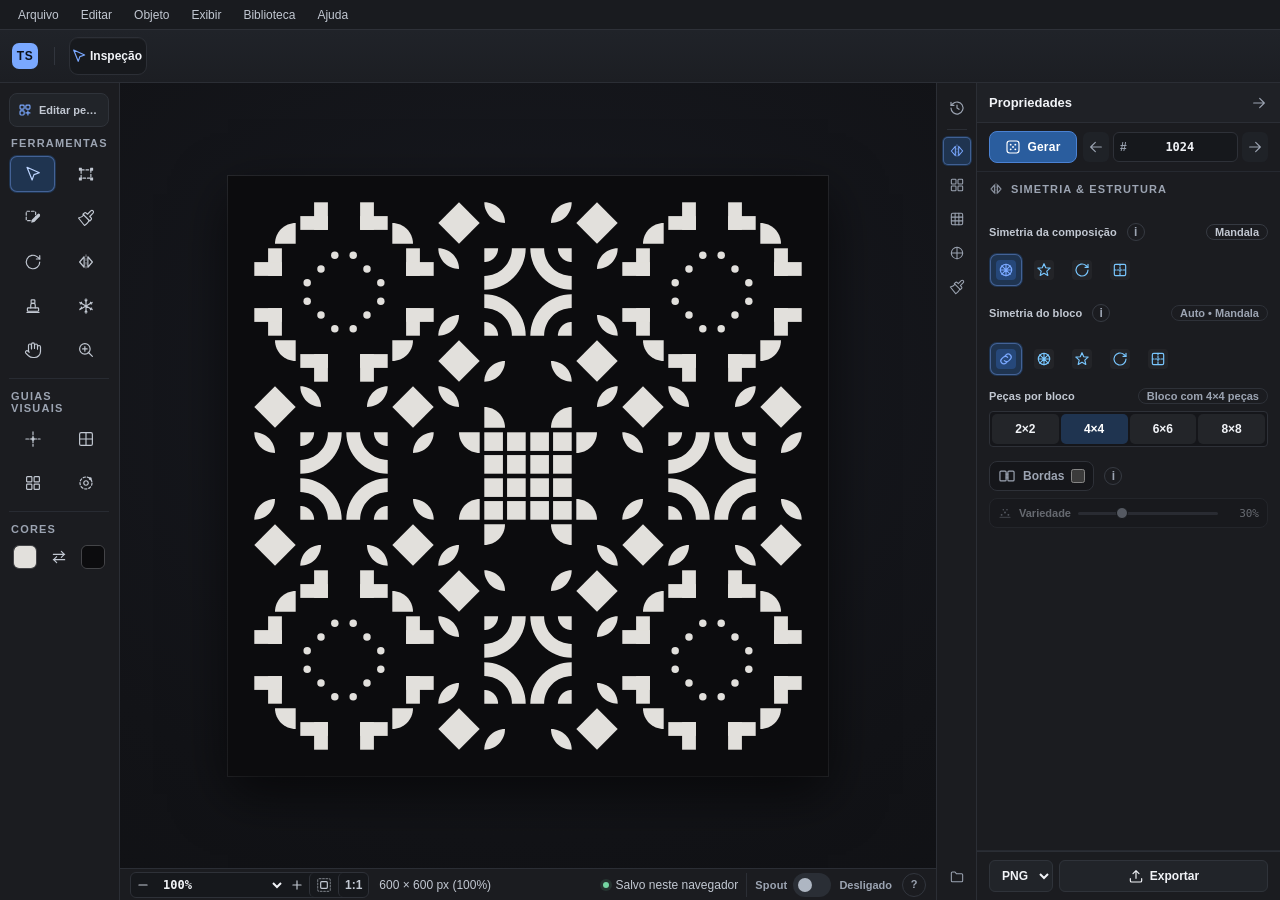
==== commit c1ffd5a7: "feat: abas no trilho direito e dock sem rolagem O trilho utilitario passa a concentrar Historico, as" ====
--- a/index.html
+++ b/index.html
@@ -526,12 +526,26 @@
 
       </main>
 
-      <!-- UTILITY RAIL (document tools that open flyouts to the canvas) -->
-      <aside id="utility-rail" class="mosaic-mode-only" aria-label="Ferramentas de Documento">
+      <!-- UTILITY RAIL: histórico (flyout) + abas verticais do dock estático -->
+      <aside id="utility-rail" class="mosaic-mode-only" aria-label="Histórico e Painéis de Propriedades">
         <div id="dock-history" class="sidebar-history-container is-collapsed" aria-label="Histórico de Gerações">
           <button type="button" id="btnToggleHistory" class="dock-history-btn" title="Histórico de gerações" aria-label="Histórico de Gerações" aria-expanded="false" aria-controls="seedHistoryList"><span class="icon-slot" data-icon-slot="history"></span></button>
           <div id="seedHistoryList" class="sidebar-history-list collapsed"></div>
         </div>
+
+        <div class="utility-rail-divider" aria-hidden="true"></div>
+
+        <div id="dockPanelTabs" class="dock-panel-tabs" role="tablist" aria-label="Painéis do dock" aria-orientation="vertical">
+          <button type="button" id="dockTabSymmetry" class="dock-panel-tab active" role="tab" data-dock-tab="symmetry" aria-selected="true" aria-controls="panel-symmetry" tabindex="0" title="Simetria &amp; Estrutura" aria-label="Simetria e Estrutura"><span class="icon-slot" data-icon-slot="symmetry" data-icon-size="18"></span></button>
+          <button type="button" id="dockTabPieces" class="dock-panel-tab" role="tab" data-dock-tab="pieces" aria-selected="false" aria-controls="panel-swatches" tabindex="-1" title="Peças permitidas" aria-label="Peças permitidas"><span class="icon-slot" data-icon-slot="pieces" data-icon-size="18"></span></button>
+          <button type="button" id="dockTabDocument" class="dock-panel-tab" role="tab" data-dock-tab="document" aria-selected="false" aria-controls="panel-document" tabindex="-1" title="Documento: Prancheta &amp; Grade" aria-label="Documento"><span class="icon-slot" data-icon-slot="grid" data-icon-size="18"></span></button>
+          <button type="button" id="dockTabScope" class="dock-panel-tab" role="tab" data-dock-tab="scope" aria-selected="false" aria-controls="panel-edit-scope" tabindex="-1" title="Escopo de edição" aria-label="Escopo de edição"><span class="icon-slot" data-icon-slot="scopeCanvas" data-icon-size="18"></span></button>
+          <button type="button" id="dockTabBrush" class="dock-panel-tab" role="tab" data-dock-tab="brush" aria-selected="false" aria-controls="panel-edit-brush" tabindex="-1" title="Pincel" aria-label="Pincel"><span class="icon-slot" data-icon-slot="brush" data-icon-size="18"></span></button>
+        </div>
+
+        <div class="utility-rail-spacer" aria-hidden="true"></div>
+
+        <button type="button" id="railOpenLibrary" class="dock-panel-tab" title="Biblioteca" aria-label="Abrir Biblioteca"><span class="icon-slot" data-icon-slot="folder" data-icon-size="18"></span></button>
       </aside>
 
       <!-- RIGHT DOCK PANELS (static: document, pattern, pieces, scope and ink) -->
@@ -564,16 +578,15 @@
              ================================================================ -->
         <div id="dock-workspace-generate" class="dock-workspace-pane">
 
-          <!-- PANEL 0: DOCUMENTO — Prancheta & Grade (movidos do topo, recolhido por padrão) -->
-          <section class="dock-panel collapsed" id="panel-document">
-            <header class="panel-header" data-collapse-target="panelDocumentBody" role="button" tabindex="0" aria-expanded="false" aria-controls="panelDocumentBody">
+          <!-- PANEL 0: DOCUMENTO — Prancheta & Grade (aba do trilho direito) -->
+          <section class="dock-panel hidden" id="panel-document" data-dock-panel="document" role="tabpanel" aria-labelledby="dockTabDocument">
+            <header class="panel-header">
               <div class="panel-title-wrap">
                 <span class="icon-slot" data-icon-slot="grid" data-icon-size="14"></span>
                 <span>Documento</span>
               </div>
-              <span class="panel-chevron"><span class="icon-slot" data-icon-slot="chevronDown" data-icon-size="12"></span></span>
             </header>
-            <div class="panel-body document-panel-body hidden" id="panelDocumentBody">
+            <div class="panel-body document-panel-body" id="panelDocumentBody">
               <div class="document-block" aria-label="Prancheta">
                 <span class="prop-label">Prancheta</span>
                 <div class="document-controls">
@@ -661,13 +674,12 @@
           </section>
 
           <!-- PANEL 1: SYMMETRY & BLOCK STRUCTURE -->
-          <section class="dock-panel" id="panel-symmetry">
-            <header class="panel-header" data-collapse-target="panelSymmetryBody" role="button" tabindex="0" aria-expanded="true" aria-controls="panelSymmetryBody">
+          <section class="dock-panel" id="panel-symmetry" data-dock-panel="symmetry" role="tabpanel" aria-labelledby="dockTabSymmetry">
+            <header class="panel-header">
               <div class="panel-title-wrap">
                 <span class="icon-slot" data-icon-slot="symmetry" data-icon-size="14"></span>
                 <span>Simetria &amp; Estrutura</span>
               </div>
-              <span class="panel-chevron"><span class="icon-slot" data-icon-slot="chevronDown" data-icon-size="12"></span></span>
             </header>
 
             <div class="panel-body" id="panelSymmetryBody">
@@ -762,14 +774,13 @@
           </section>
 
           <!-- PANEL 2: SWATCHES / TILE LIBRARY -->
-          <section class="dock-panel dock-panel-flex" id="panel-swatches">
-            <header class="panel-header" data-collapse-target="panelSwatchesBody" role="button" tabindex="0" aria-expanded="true" aria-controls="panelSwatchesBody">
+          <section class="dock-panel dock-panel-flex hidden" id="panel-swatches" data-dock-panel="pieces" role="tabpanel" aria-labelledby="dockTabPieces">
+            <header class="panel-header">
               <div class="panel-title-wrap">
                 <span class="icon-slot" data-icon-slot="pieces" data-icon-size="14"></span>
                 <span>Peças permitidas</span>
               </div>
               <span id="activeTilesCounter" class="panel-counter-pill">0 / 0</span>
-              <span class="panel-chevron"><span class="icon-slot" data-icon-slot="chevronDown" data-icon-size="12"></span></span>
             </header>
 
             <div class="panel-body swatches-panel-body" id="panelSwatchesBody">
@@ -802,18 +813,17 @@
 
           <!-- PAINEL 4: ESCOPO DE EDIÇÃO (estático) -->
 
-          <section class="dock-panel" id="panel-edit-scope">
-            <header class="panel-header" data-collapse-target="panelEditScopeBody" role="button" tabindex="0" aria-expanded="true" aria-controls="panelEditScopeBody">
+          <section class="dock-panel hidden" id="panel-edit-scope" data-dock-panel="scope" role="tabpanel" aria-labelledby="dockTabScope">
+            <header class="panel-header">
               <div class="panel-title-wrap">
                 <span class="icon-slot" data-icon-slot="edit" data-icon-size="14"></span>
                 <span id="editPanelHeading">Escopo</span>
               </div>
-              <div class="edit-undo-bar" onclick="event.stopPropagation();">
+              <div class="edit-undo-bar">
                 <button type="button" id="btnEditUndo" class="edit-undo-btn" title="Desfazer Edição (Ctrl+Z)" disabled aria-label="Desfazer Edição (Ctrl+Z)"><span class="icon-slot" data-icon-slot="undo"></span></button>
                 <span id="editHistoryStepLabel" class="edit-step-label">0</span>
                 <button type="button" id="btnEditRedo" class="edit-undo-btn" title="Refazer Edição (Ctrl+Shift+Z)" disabled aria-label="Refazer Edição (Ctrl+Shift+Z)"><span class="icon-slot" data-icon-slot="redo"></span></button>
               </div>
-              <span class="panel-chevron"><span class="icon-slot" data-icon-slot="chevronDown" data-icon-size="12"></span></span>
             </header>
 
             <div class="panel-body" id="panelEditScopeBody">
@@ -865,14 +875,13 @@
           </section>
 
           <!-- PAINEL 5: PINCEL (estático; construtor e paleta) -->
-          <section class="dock-panel dock-panel-flex" id="panel-edit-brush">
-            <header class="panel-header" data-collapse-target="panelEditBrushBody" role="button" tabindex="0" aria-expanded="true" aria-controls="panelEditBrushBody">
+          <section class="dock-panel dock-panel-flex hidden" id="panel-edit-brush" data-dock-panel="brush" role="tabpanel" aria-labelledby="dockTabBrush">
+            <header class="panel-header">
               <div class="panel-title-wrap">
                 <span class="icon-slot" data-icon-slot="brush" data-icon-size="14"></span>
                 <span id="brushPanelHeading">Pincel</span>
               </div>
               <span id="activeBrushBadge" class="panel-counter-pill">1×1 • #2</span>
-              <span class="panel-chevron"><span class="icon-slot" data-icon-slot="chevronDown" data-icon-size="12"></span></span>
             </header>
 
             <div class="panel-body swatches-panel-body" id="panelEditBrushBody">
--- a/style.css
+++ b/style.css
@@ -6816,3 +6816,114 @@
   min-width: 0;
 }
 #brushEditorHost #brushSizeControl .brush-size-badge { min-width: 90px; }
+
+/* ============================================================================
+   V2 — TRILHO DE ABAS E DOCK SEM ROLAGEM EXTERNA (29/10/2026)
+   ----------------------------------------------------------------------------
+   O trilho utilitário passa a hospedar o histórico e as abas verticais do dock.
+   A barra direita não rola: cada aba preenche a altura restante e só o corpo
+   ativo rola internamente.
+   ============================================================================ */
+
+#utility-rail { gap: 4px; padding: 8px 0; }
+
+.utility-rail-divider {
+  width: 20px;
+  height: 1px;
+  flex: 0 0 auto;
+  margin: 2px 0;
+  background: #2b2e35;
+}
+
+.dock-panel-tabs {
+  display: flex;
+  flex-direction: column;
+  align-items: center;
+  gap: 4px;
+  width: 100%;
+  flex: 0 0 auto;
+}
+
+.dock-panel-tab {
+  width: 30px;
+  min-width: 30px;
+  height: 30px;
+  min-height: 30px;
+  padding: 0;
+  display: inline-flex;
+  align-items: center;
+  justify-content: center;
+  flex: 0 0 auto;
+  border: 1px solid transparent;
+  border-radius: var(--radius-chip);
+  background: transparent;
+  color: var(--text-muted);
+  cursor: pointer;
+  transition: background-color var(--transition-ui), color var(--transition-ui), border-color var(--transition-ui);
+}
+
+.dock-panel-tab:hover { background: #2a2e35; color: var(--text-primary); }
+.dock-panel-tab.active {
+  background: var(--bg-selected);
+  border-color: transparent;
+  color: var(--accent-blue);
+  box-shadow: inset 0 0 0 1px rgba(122, 168, 255, 0.38);
+}
+.dock-panel-tab svg { width: 16px; height: 16px; }
+
+.utility-rail-spacer { flex: 1 1 auto; min-height: 8px; }
+
+/* Dock: uma aba visível por vez, sem rolagem da coluna inteira. */
+#dock-workspace-generate {
+  display: flex;
+  flex-direction: column;
+  overflow: hidden;
+}
+
+#dock-workspace-generate > .dock-panel { flex: 0 0 auto; }
+
+#dock-workspace-generate > .dock-panel:not(.hidden) {
+  flex: 1 1 auto;
+  min-height: 0;
+}
+
+#dock-workspace-generate > .dock-panel > .panel-body {
+  flex: 1 1 auto;
+  min-height: 0;
+  overflow-y: auto;
+}
+
+#dock-workspace-generate > .dock-panel > .panel-header { cursor: default; }
+
+/* Peças: a lista rola dentro do corpo, não a coluna. */
+#panel-swatches.dock-panel-flex:not(.hidden) { flex: 1 1 auto; min-height: 0; }
+#panel-swatches > .panel-body {
+  display: flex;
+  flex-direction: column;
+  overflow: hidden;
+}
+#panel-swatches #familiesSwatchContainer {
+  flex: 1 1 auto;
+  min-height: 120px;
+  max-height: none;
+}
+
+/* Pincel: construtor e busca fixos; a paleta rola dentro do corpo. */
+#panel-edit-brush.dock-panel-flex:not(.hidden) { flex: 1 1 auto; min-height: 0; }
+#panel-edit-brush > .panel-body {
+  display: flex;
+  flex-direction: column;
+  gap: 8px;
+  overflow: hidden;
+}
+#panel-edit-brush #editBrushPaletteContainer {
+  flex: 1 1 auto;
+  min-height: 120px;
+  max-height: none;
+  overflow-y: auto;
+}
+
+/* Documento, Simetria e Escopo rolam apenas dentro da própria aba. */
+#panel-document > .panel-body,
+#panel-symmetry > .panel-body,
+#panel-edit-scope > .panel-body { overflow-y: auto; }
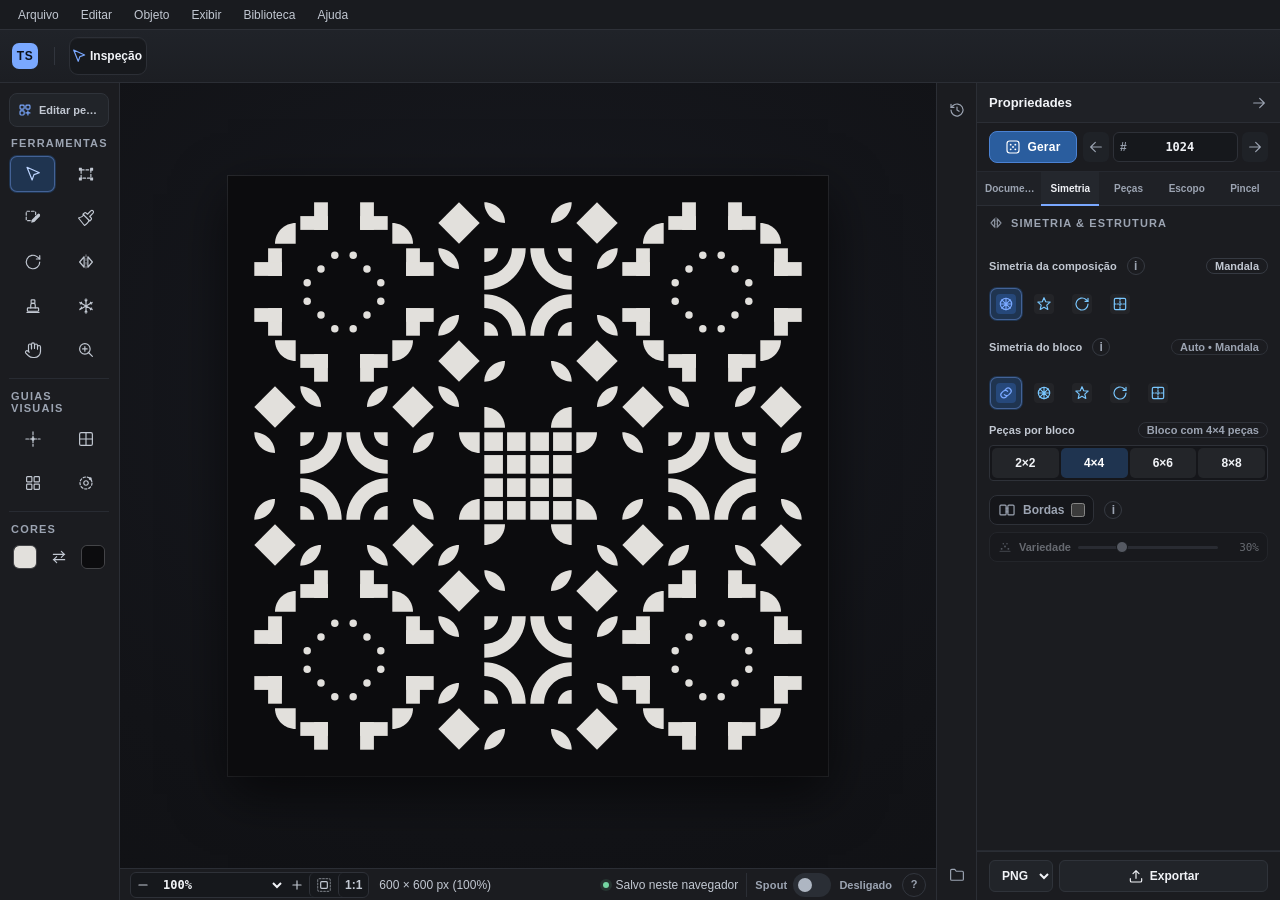
==== commit 324571f9: "fix: mover abas para dentro do dock direito As abas de painel saem do trilho utilitario e passam par" ====
--- a/index.html
+++ b/index.html
@@ -526,26 +526,16 @@
 
       </main>
 
-      <!-- UTILITY RAIL: histórico (flyout) + abas verticais do dock estático -->
-      <aside id="utility-rail" class="mosaic-mode-only" aria-label="Histórico e Painéis de Propriedades">
+      <!-- UTILITY RAIL: ferramentas de documento (histórico e biblioteca) -->
+      <aside id="utility-rail" class="mosaic-mode-only" aria-label="Ferramentas de Documento">
         <div id="dock-history" class="sidebar-history-container is-collapsed" aria-label="Histórico de Gerações">
           <button type="button" id="btnToggleHistory" class="dock-history-btn" title="Histórico de gerações" aria-label="Histórico de Gerações" aria-expanded="false" aria-controls="seedHistoryList"><span class="icon-slot" data-icon-slot="history"></span></button>
           <div id="seedHistoryList" class="sidebar-history-list collapsed"></div>
         </div>
 
-        <div class="utility-rail-divider" aria-hidden="true"></div>
-
-        <div id="dockPanelTabs" class="dock-panel-tabs" role="tablist" aria-label="Painéis do dock" aria-orientation="vertical">
-          <button type="button" id="dockTabSymmetry" class="dock-panel-tab active" role="tab" data-dock-tab="symmetry" aria-selected="true" aria-controls="panel-symmetry" tabindex="0" title="Simetria &amp; Estrutura" aria-label="Simetria e Estrutura"><span class="icon-slot" data-icon-slot="symmetry" data-icon-size="18"></span></button>
-          <button type="button" id="dockTabPieces" class="dock-panel-tab" role="tab" data-dock-tab="pieces" aria-selected="false" aria-controls="panel-swatches" tabindex="-1" title="Peças permitidas" aria-label="Peças permitidas"><span class="icon-slot" data-icon-slot="pieces" data-icon-size="18"></span></button>
-          <button type="button" id="dockTabDocument" class="dock-panel-tab" role="tab" data-dock-tab="document" aria-selected="false" aria-controls="panel-document" tabindex="-1" title="Documento: Prancheta &amp; Grade" aria-label="Documento"><span class="icon-slot" data-icon-slot="grid" data-icon-size="18"></span></button>
-          <button type="button" id="dockTabScope" class="dock-panel-tab" role="tab" data-dock-tab="scope" aria-selected="false" aria-controls="panel-edit-scope" tabindex="-1" title="Escopo de edição" aria-label="Escopo de edição"><span class="icon-slot" data-icon-slot="scopeCanvas" data-icon-size="18"></span></button>
-          <button type="button" id="dockTabBrush" class="dock-panel-tab" role="tab" data-dock-tab="brush" aria-selected="false" aria-controls="panel-edit-brush" tabindex="-1" title="Pincel" aria-label="Pincel"><span class="icon-slot" data-icon-slot="brush" data-icon-size="18"></span></button>
-        </div>
-
         <div class="utility-rail-spacer" aria-hidden="true"></div>
 
-        <button type="button" id="railOpenLibrary" class="dock-panel-tab" title="Biblioteca" aria-label="Abrir Biblioteca"><span class="icon-slot" data-icon-slot="folder" data-icon-size="18"></span></button>
+        <button type="button" id="railOpenLibrary" class="rail-utility-btn" title="Biblioteca" aria-label="Abrir Biblioteca"><span class="icon-slot" data-icon-slot="folder" data-icon-size="18"></span></button>
       </aside>
 
       <!-- RIGHT DOCK PANELS (static: document, pattern, pieces, scope and ink) -->
@@ -570,6 +560,15 @@
             <button type="button" id="btnNextSeed" class="sidebar-seed-nav-btn" title="Próxima Geração (→)" aria-label="Próxima Geração" disabled><span class="icon-slot" data-icon-slot="right"></span></button>
           </div>
         </section>
+
+        <!-- Abas do dock (Illustrator panel group): uma visível por vez -->
+        <nav id="dockTabs" class="dock-tabs" role="tablist" aria-label="Painéis de propriedades">
+          <button type="button" id="dockTabDocument" class="dock-tab" role="tab" data-dock-tab="document" aria-selected="false" aria-controls="panel-document" tabindex="-1" title="Documento: Prancheta &amp; Grade">Documento</button>
+          <button type="button" id="dockTabSymmetry" class="dock-tab active" role="tab" data-dock-tab="symmetry" aria-selected="true" aria-controls="panel-symmetry" tabindex="0" title="Simetria &amp; Estrutura">Simetria</button>
+          <button type="button" id="dockTabPieces" class="dock-tab" role="tab" data-dock-tab="pieces" aria-selected="false" aria-controls="panel-swatches" tabindex="-1" title="Peças permitidas">Peças</button>
+          <button type="button" id="dockTabScope" class="dock-tab" role="tab" data-dock-tab="scope" aria-selected="false" aria-controls="panel-edit-scope" tabindex="-1" title="Escopo de edição">Escopo</button>
+          <button type="button" id="dockTabBrush" class="dock-tab" role="tab" data-dock-tab="brush" aria-selected="false" aria-controls="panel-edit-brush" tabindex="-1" title="Pincel e paleta">Pincel</button>
+        </nav>
 
         <!-- ================================================================
              DOCK ESTÁTICO (Propriedades independentes da ferramenta ativa)
--- a/style.css
+++ b/style.css
@@ -6818,33 +6818,16 @@
 #brushEditorHost #brushSizeControl .brush-size-badge { min-width: 90px; }
 
 /* ============================================================================
-   V2 — TRILHO DE ABAS E DOCK SEM ROLAGEM EXTERNA (29/10/2026)
+   V2 — ABAS DO DOCK E ROLAGEM INTERNA (29/10/2026)
    ----------------------------------------------------------------------------
-   O trilho utilitário passa a hospedar o histórico e as abas verticais do dock.
-   A barra direita não rola: cada aba preenche a altura restante e só o corpo
-   ativo rola internamente.
+   As abas ficam dentro do dock, como o grupo de painéis do Illustrator. O
+   trilho utilitário continua com histórico e Biblioteca. A barra direita não
+   rola: cada aba preenche a altura restante e só o corpo ativo rola.
    ============================================================================ */
 
-#utility-rail { gap: 4px; padding: 8px 0; }
-
-.utility-rail-divider {
-  width: 20px;
-  height: 1px;
-  flex: 0 0 auto;
-  margin: 2px 0;
-  background: #2b2e35;
-}
-
-.dock-panel-tabs {
-  display: flex;
-  flex-direction: column;
-  align-items: center;
-  gap: 4px;
-  width: 100%;
-  flex: 0 0 auto;
-}
-
-.dock-panel-tab {
+#utility-rail { gap: 6px; padding: 10px 0; }
+
+.rail-utility-btn {
   width: 30px;
   min-width: 30px;
   height: 30px;
@@ -6861,17 +6844,44 @@
   cursor: pointer;
   transition: background-color var(--transition-ui), color var(--transition-ui), border-color var(--transition-ui);
 }
-
-.dock-panel-tab:hover { background: #2a2e35; color: var(--text-primary); }
-.dock-panel-tab.active {
-  background: var(--bg-selected);
-  border-color: transparent;
-  color: var(--accent-blue);
-  box-shadow: inset 0 0 0 1px rgba(122, 168, 255, 0.38);
-}
-.dock-panel-tab svg { width: 16px; height: 16px; }
+.rail-utility-btn:hover { background: #2a2e35; color: var(--text-primary); }
 
 .utility-rail-spacer { flex: 1 1 auto; min-height: 8px; }
+
+/* Abas horizontais do dock, no topo do grupo de painéis. */
+#dockTabs {
+  display: flex;
+  flex: 0 0 auto;
+  height: 34px;
+  padding: 0 6px;
+  background: #1f2126;
+  border-bottom: 1px solid #2b2e35;
+}
+
+.dock-tab {
+  flex: 1 1 0;
+  min-width: 0;
+  height: 34px;
+  padding: 0 2px;
+  border: 0;
+  border-bottom: 2px solid transparent;
+  background: transparent;
+  color: var(--text-muted);
+  font-size: 10px;
+  font-weight: 600;
+  font-family: inherit;
+  cursor: pointer;
+  white-space: nowrap;
+  overflow: hidden;
+  text-overflow: ellipsis;
+  transition: color var(--transition-ui), background-color var(--transition-ui), border-color var(--transition-ui);
+}
+.dock-tab:hover { color: var(--text-primary); background: #24272d; }
+.dock-tab.active {
+  color: var(--text-primary);
+  border-bottom-color: var(--accent-blue);
+  background: #24272d;
+}
 
 /* Dock: uma aba visível por vez, sem rolagem da coluna inteira. */
 #dock-workspace-generate {
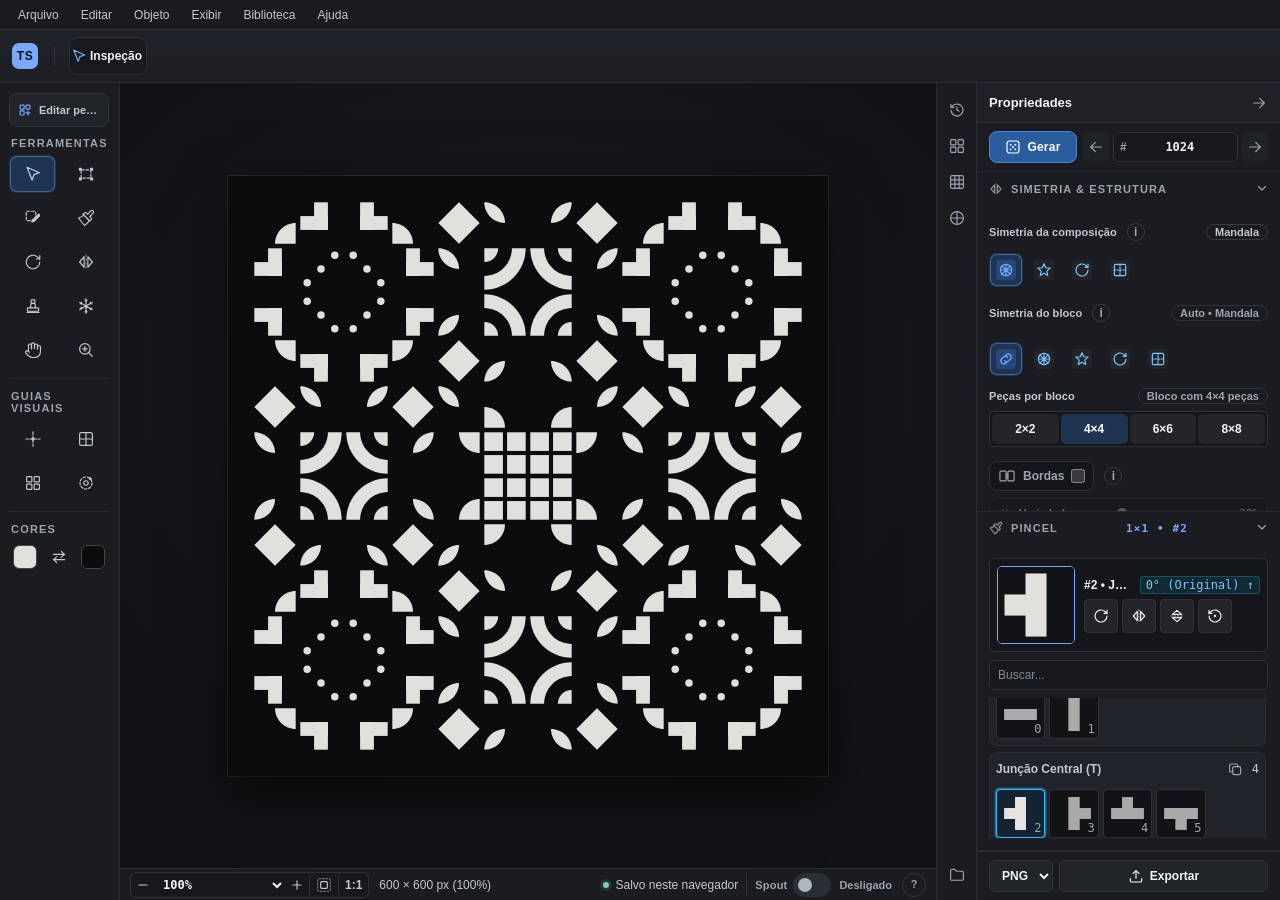
==== commit a2db8873: "feat: empilhar paineis principais e abrir paineis ocasionais no trilho O dock direito fica com Simet" ====
--- a/index.html
+++ b/index.html
@@ -530,55 +530,57 @@
       <aside id="utility-rail" class="mosaic-mode-only" aria-label="Ferramentas de Documento">
         <div id="dock-history" class="sidebar-history-container is-collapsed" aria-label="Histórico de Gerações">
           <button type="button" id="btnToggleHistory" class="dock-history-btn" title="Histórico de gerações" aria-label="Histórico de Gerações" aria-expanded="false" aria-controls="seedHistoryList"><span class="icon-slot" data-icon-slot="history"></span></button>
-          <div id="seedHistoryList" class="sidebar-history-list collapsed"></div>
-        </div>
-
-        <div class="utility-rail-spacer" aria-hidden="true"></div>
-
-        <button type="button" id="railOpenLibrary" class="rail-utility-btn" title="Biblioteca" aria-label="Abrir Biblioteca"><span class="icon-slot" data-icon-slot="folder" data-icon-size="18"></span></button>
-      </aside>
-
-      <!-- RIGHT DOCK PANELS (static: document, pattern, pieces, scope and ink) -->
-      <aside id="right-dock" aria-label="Painéis de Propriedades e Edição">
-        <!-- Dock Header: static title + collapse toggle -->
-        <header id="dock-header">
-          <span id="ctxPanelTitle" class="dock-context-title">Propriedades</span>
-          <button type="button" id="btnToggleRightDock" class="dock-toggle-btn active" title="Recolher Painel Lateral (Tab)" aria-label="Recolher Painel Lateral" aria-expanded="true" aria-controls="right-dock">
-            <span class="dock-toggle-icon">»</span>
-          </button>
-        </header>
-
-        <!-- Gerador & Semente: comando de documento, sempre visível no modo mosaico -->
-        <section id="dock-generator" class="dock-generator mosaic-mode-only" aria-label="Gerador e Semente">
-          <button type="button" id="btnRandomize" class="sidebar-gen-btn gen-primary-btn" title="Gerar mosaico (G)" aria-label="Gerar"><span class="icon-slot" data-icon-slot="dice"></span><span class="gen-btn-label">Gerar</span></button>
-          <div class="sidebar-seed-row" title="Navegação de Seeds">
-            <button type="button" id="btnPrevSeed" class="sidebar-seed-nav-btn" title="Geração Anterior (←)" aria-label="Geração Anterior" disabled><span class="icon-slot" data-icon-slot="left"></span></button>
-            <div class="sidebar-seed-chip" title="Semente atual">
-              <span class="sidebar-seed-hash">#</span>
-              <input type="number" id="seedInput" value="1024" step="1" aria-label="Número da Seed">
-            </div>
-            <button type="button" id="btnNextSeed" class="sidebar-seed-nav-btn" title="Próxima Geração (→)" aria-label="Próxima Geração" disabled><span class="icon-slot" data-icon-slot="right"></span></button>
-          </div>
-        </section>
-
-        <!-- Abas do dock (Illustrator panel group): uma visível por vez -->
-        <nav id="dockTabs" class="dock-tabs" role="tablist" aria-label="Painéis de propriedades">
-          <button type="button" id="dockTabDocument" class="dock-tab" role="tab" data-dock-tab="document" aria-selected="false" aria-controls="panel-document" tabindex="-1" title="Documento: Prancheta &amp; Grade">Documento</button>
-          <button type="button" id="dockTabSymmetry" class="dock-tab active" role="tab" data-dock-tab="symmetry" aria-selected="true" aria-controls="panel-symmetry" tabindex="0" title="Simetria &amp; Estrutura">Simetria</button>
-          <button type="button" id="dockTabPieces" class="dock-tab" role="tab" data-dock-tab="pieces" aria-selected="false" aria-controls="panel-swatches" tabindex="-1" title="Peças permitidas">Peças</button>
-          <button type="button" id="dockTabScope" class="dock-tab" role="tab" data-dock-tab="scope" aria-selected="false" aria-controls="panel-edit-scope" tabindex="-1" title="Escopo de edição">Escopo</button>
-          <button type="button" id="dockTabBrush" class="dock-tab" role="tab" data-dock-tab="brush" aria-selected="false" aria-controls="panel-edit-brush" tabindex="-1" title="Pincel e paleta">Pincel</button>
-        </nav>
-
-        <!-- ================================================================
-             DOCK ESTÁTICO (Propriedades independentes da ferramenta ativa)
-             Documento, Simetria, Peças, Escopo e Pincel permanecem no mesmo
-             lugar; só a barra superior troca com a ferramenta.
-             ================================================================ -->
-        <div id="dock-workspace-generate" class="dock-workspace-pane">
-
+          <div id="seedHistoryList" class="sidebar-history-list hidden" role="region" aria-label="Histórico de gerações"></div>
+        </div>
+
+        <button type="button" id="railTogglePieces" class="rail-utility-btn" title="Peças permitidas" aria-label="Peças permitidas" aria-expanded="false" aria-controls="railFlyoutPieces"><span class="icon-slot" data-icon-slot="pieces" data-icon-size="18"></span></button>
+        <button type="button" id="railToggleDocument" class="rail-utility-btn" title="Documento: Prancheta &amp; Grade" aria-label="Documento" aria-expanded="false" aria-controls="railFlyoutDocument"><span class="icon-slot" data-icon-slot="grid" data-icon-size="18"></span></button>
+        <button type="button" id="railToggleScope" class="rail-utility-btn" title="Escopo de edição" aria-label="Escopo de edição" aria-expanded="false" aria-controls="railFlyoutScope"><span class="icon-slot" data-icon-slot="scopeCanvas" data-icon-size="18"></span></button>
+
+        <div id="railFlyoutPieces" class="rail-flyout hidden" role="region" aria-label="Peças permitidas">
+          <!-- PANEL 2: SWATCHES / TILE LIBRARY -->
+          <section class="dock-panel dock-panel-flex" id="panel-swatches">
+            <header class="panel-header">
+              <div class="panel-title-wrap">
+                <span class="icon-slot" data-icon-slot="pieces" data-icon-size="14"></span>
+                <span>Peças permitidas</span>
+              </div>
+              <span id="activeTilesCounter" class="panel-counter-pill">0 / 0</span>
+            </header>
+
+            <div class="panel-body swatches-panel-body" id="panelSwatchesBody">
+              <div class="swatches-toolbar">
+                <div class="swatches-search-row">
+                  <input type="search" id="tileSearchInput" aria-label="Buscar famílias ou peças permitidas" class="swatch-search"
+                    placeholder="Buscar...">
+                  <button type="button" id="btnSwatchesManageTiles" class="mini-btn subtile-manage-shortcut icon-only"
+                    title="Nova peça" aria-label="Nova peça"><span class="icon-slot" data-icon-slot="plus"></span><span class="icon-label">+ Subtile</span></button>
+                </div>
+                <div class="swatch-bulk-actions">
+                  <button type="button" id="btnSelectAllTiles" class="mini-btn icon-only"
+                    title="Todos" aria-label="Todos"><span class="icon-slot" data-icon-slot="all"></span><span class="icon-label">Todos</span></button>
+                  <button type="button" id="btnSelectNoTiles" class="mini-btn icon-only"
+                    title="Nenhum" aria-label="Nenhum"><span class="icon-slot" data-icon-slot="none"></span><span class="icon-label">Nenhum</span></button>
+                  <button type="button" id="btnInvertTiles" class="mini-btn icon-only"
+                    title="Inverter" aria-label="Inverter"><span class="icon-slot" data-icon-slot="invert"></span><span class="icon-label">Inverter</span></button>
+                  <button type="button" id="btnRandomFamilies" class="mini-btn accent icon-only"
+                    title="Sortear" aria-label="Sortear"><span class="icon-slot" data-icon-slot="random"></span><span class="icon-label">Sortear seleção</span></button>
+                </div>
+              </div>
+
+              <div id="familiesSwatchContainer" class="families-swatch-scroll">
+                <!-- Populated by JS -->
+              </div>
+            </div>
+          </section>
+
+          <!-- Spout output moved to the status bar (one switch + sender name) -->
+
+        </div>
+
+        <div id="railFlyoutDocument" class="rail-flyout hidden" role="region" aria-label="Documento">
           <!-- PANEL 0: DOCUMENTO — Prancheta & Grade (aba do trilho direito) -->
-          <section class="dock-panel hidden" id="panel-document" data-dock-panel="document" role="tabpanel" aria-labelledby="dockTabDocument">
+          <section class="dock-panel" id="panel-document">
             <header class="panel-header">
               <div class="panel-title-wrap">
                 <span class="icon-slot" data-icon-slot="grid" data-icon-size="14"></span>
@@ -672,13 +674,117 @@
             </div>
           </section>
 
-          <!-- PANEL 1: SYMMETRY & BLOCK STRUCTURE -->
-          <section class="dock-panel" id="panel-symmetry" data-dock-panel="symmetry" role="tabpanel" aria-labelledby="dockTabSymmetry">
+        </div>
+
+        <div id="railFlyoutScope" class="rail-flyout hidden" role="region" aria-label="Escopo de edição">
+          <!-- PAINEL 4: ESCOPO DE EDIÇÃO (estático) -->
+
+          <section class="dock-panel" id="panel-edit-scope">
             <header class="panel-header">
+              <div class="panel-title-wrap">
+                <span class="icon-slot" data-icon-slot="edit" data-icon-size="14"></span>
+                <span id="editPanelHeading">Escopo</span>
+              </div>
+              <div class="edit-undo-bar">
+                <button type="button" id="btnEditUndo" class="edit-undo-btn" title="Desfazer Edição (Ctrl+Z)" disabled aria-label="Desfazer Edição (Ctrl+Z)"><span class="icon-slot" data-icon-slot="undo"></span></button>
+                <span id="editHistoryStepLabel" class="edit-step-label">0</span>
+                <button type="button" id="btnEditRedo" class="edit-undo-btn" title="Refazer Edição (Ctrl+Shift+Z)" disabled aria-label="Refazer Edição (Ctrl+Shift+Z)"><span class="icon-slot" data-icon-slot="redo"></span></button>
+              </div>
+            </header>
+
+            <div class="panel-body" id="panelEditScopeBody">
+              <!-- D4 Selection / Propagation Scope -->
+              <div class="prop-section">
+                <div class="prop-label-row">
+                  <div class="prop-label-with-info">
+                    <label class="prop-label">Escopo de Simetria</label>
+                    <button type="button" class="info-btn" data-info-topic="scopes" aria-label="Saiba mais sobre escopos de simetria" aria-haspopup="dialog" aria-controls="infoPopover" aria-expanded="false">i</button>
+                  </div>
+                  <span id="editScopeChip" class="prop-badge secondary" title="Escopo de propagação ativo"></span>
+                  <span id="d4EditedBadge" class="prop-badge d4-edited-badge hidden" title="A edição manual introduziu assimetria no D4">D4 editado</span>
+                </div>
+                <div id="editScopeGrid" class="edit-scope-grid">
+                  <!-- Populated by JS: 6 compact scope pills -->
+                </div>
+                <div id="sameTileNotice" class="notice-banner hidden">
+                  <span>Iguais exige pincel 1×1.</span>
+                  <button type="button" class="link-btn" data-info-topic="same-tile" aria-haspopup="dialog" aria-controls="infoPopover" aria-expanded="false">Saiba mais</button>
+                </div>
+                <div id="d4SymmetryWarning" class="notice-banner warning hidden" role="alert">
+                  <span>Esta edição quebra o D4 estrito.</span>
+                  <div class="notice-actions">
+                    <button type="button" id="btnD4Undo" class="notice-action-btn">Desfazer</button>
+                    <button type="button" id="btnD4Continue" class="notice-action-btn primary">Continuar</button>
+                  </div>
+                </div>
+
+                <!-- Sub-selector for Global Canvas Center Symmetry -->
+                <div id="canvasCenterSymmetryWrap" class="canvas-center-sym-wrap">
+                  <div class="prop-label-row" style="margin-bottom: 4px;">
+                    <div class="prop-label-with-info">
+                      <span class="prop-sub-label">Simetria pelo Centro</span>
+                      <button type="button" class="info-btn" data-info-topic="center-symmetry" aria-label="Saiba mais sobre simetria de centro" aria-haspopup="dialog" aria-controls="infoPopover" aria-expanded="false">i</button>
+                    </div>
+                  </div>
+                  <div class="canvas-center-sym-grid" id="canvasCenterSymControl">
+                    <button type="button" class="seg-btn active icon-only" data-center-sym="mandala_d4" title="Mandala" aria-label="Mandala"><span class="icon-slot" data-icon-slot="mandala"></span><span class="icon-label">Mandala</span></button>
+                    <button type="button" class="seg-btn icon-only" data-center-sym="kaleidoscope" title="Caleidoscópio" aria-label="Caleidoscópio"><span class="icon-slot" data-icon-slot="kaleidoscope"></span><span class="icon-label">Caleid.</span></button>
+                    <button type="button" class="seg-btn icon-only" data-center-sym="rotational_c4" title="Rotacional" aria-label="Rotacional"><span class="icon-slot" data-icon-slot="rotate"></span><span class="icon-label">Giro 4×</span></button>
+                    <button type="button" class="seg-btn icon-only" data-center-sym="bilateral_d2" title="Espelhos XY" aria-label="Espelhos XY"><span class="icon-slot" data-icon-slot="bilateral"></span><span class="icon-label">Esp. XY</span></button>
+                    <button type="button" class="seg-btn icon-only" data-center-sym="mirror_x" title="Espelho H" aria-label="Espelho H"><span class="icon-slot" data-icon-slot="flipX"></span><span class="icon-label">Esp. X</span></button>
+                    <button type="button" class="seg-btn icon-only" data-center-sym="mirror_y" title="Espelho V" aria-label="Espelho V"><span class="icon-slot" data-icon-slot="flipY"></span><span class="icon-label">Esp. Y</span></button>
+                  </div>
+                </div>
+              </div>
+
+            </div>
+          </section>
+
+        </div>
+
+        <div class="utility-rail-spacer" aria-hidden="true"></div>
+
+        <button type="button" id="railOpenLibrary" class="rail-utility-btn" title="Biblioteca" aria-label="Abrir Biblioteca"><span class="icon-slot" data-icon-slot="folder" data-icon-size="18"></span></button>
+      </aside>
+
+      <!-- RIGHT DOCK PANELS (static: document, pattern, pieces, scope and ink) -->
+      <aside id="right-dock" aria-label="Painéis de Propriedades e Edição">
+        <!-- Dock Header: static title + collapse toggle -->
+        <header id="dock-header">
+          <span id="ctxPanelTitle" class="dock-context-title">Propriedades</span>
+          <button type="button" id="btnToggleRightDock" class="dock-toggle-btn active" title="Recolher Painel Lateral (Tab)" aria-label="Recolher Painel Lateral" aria-expanded="true" aria-controls="right-dock">
+            <span class="dock-toggle-icon">»</span>
+          </button>
+        </header>
+
+        <!-- Gerador & Semente: comando de documento, sempre visível no modo mosaico -->
+        <section id="dock-generator" class="dock-generator mosaic-mode-only" aria-label="Gerador e Semente">
+          <button type="button" id="btnRandomize" class="sidebar-gen-btn gen-primary-btn" title="Gerar mosaico (G)" aria-label="Gerar"><span class="icon-slot" data-icon-slot="dice"></span><span class="gen-btn-label">Gerar</span></button>
+          <div class="sidebar-seed-row" title="Navegação de Seeds">
+            <button type="button" id="btnPrevSeed" class="sidebar-seed-nav-btn" title="Geração Anterior (←)" aria-label="Geração Anterior" disabled><span class="icon-slot" data-icon-slot="left"></span></button>
+            <div class="sidebar-seed-chip" title="Semente atual">
+              <span class="sidebar-seed-hash">#</span>
+              <input type="number" id="seedInput" value="1024" step="1" aria-label="Número da Seed">
+            </div>
+            <button type="button" id="btnNextSeed" class="sidebar-seed-nav-btn" title="Próxima Geração (→)" aria-label="Próxima Geração" disabled><span class="icon-slot" data-icon-slot="right"></span></button>
+          </div>
+        </section>
+
+        <!-- ================================================================
+             DOCK ESTÁTICO (Simetria e Pincel empilhados)
+             Documento, Peças e Escopo abrem no trilho direito; a barra
+             superior continua sendo o contexto da ferramenta ativa.
+             ================================================================ -->
+        <div id="dock-workspace-generate" class="dock-workspace-pane">
+
+          <!-- PAINEL 1: SIMETRIA & ESTRUTURA (empilhado, com rolagem interna) -->
+          <section class="dock-panel" id="panel-symmetry">
+            <header class="panel-header" data-collapse-target="panelSymmetryBody" role="button" tabindex="0" aria-expanded="true" aria-controls="panelSymmetryBody">
               <div class="panel-title-wrap">
                 <span class="icon-slot" data-icon-slot="symmetry" data-icon-size="14"></span>
                 <span>Simetria &amp; Estrutura</span>
               </div>
+              <span class="panel-chevron"><span class="icon-slot" data-icon-slot="chevronDown" data-icon-size="12"></span></span>
             </header>
 
             <div class="panel-body" id="panelSymmetryBody">
@@ -772,115 +878,15 @@
             </div>
           </section>
 
-          <!-- PANEL 2: SWATCHES / TILE LIBRARY -->
-          <section class="dock-panel dock-panel-flex hidden" id="panel-swatches" data-dock-panel="pieces" role="tabpanel" aria-labelledby="dockTabPieces">
-            <header class="panel-header">
-              <div class="panel-title-wrap">
-                <span class="icon-slot" data-icon-slot="pieces" data-icon-size="14"></span>
-                <span>Peças permitidas</span>
-              </div>
-              <span id="activeTilesCounter" class="panel-counter-pill">0 / 0</span>
-            </header>
-
-            <div class="panel-body swatches-panel-body" id="panelSwatchesBody">
-              <div class="swatches-toolbar">
-                <div class="swatches-search-row">
-                  <input type="search" id="tileSearchInput" aria-label="Buscar famílias ou peças permitidas" class="swatch-search"
-                    placeholder="Buscar...">
-                  <button type="button" id="btnSwatchesManageTiles" class="mini-btn subtile-manage-shortcut icon-only"
-                    title="Nova peça" aria-label="Nova peça"><span class="icon-slot" data-icon-slot="plus"></span><span class="icon-label">+ Subtile</span></button>
-                </div>
-                <div class="swatch-bulk-actions">
-                  <button type="button" id="btnSelectAllTiles" class="mini-btn icon-only"
-                    title="Todos" aria-label="Todos"><span class="icon-slot" data-icon-slot="all"></span><span class="icon-label">Todos</span></button>
-                  <button type="button" id="btnSelectNoTiles" class="mini-btn icon-only"
-                    title="Nenhum" aria-label="Nenhum"><span class="icon-slot" data-icon-slot="none"></span><span class="icon-label">Nenhum</span></button>
-                  <button type="button" id="btnInvertTiles" class="mini-btn icon-only"
-                    title="Inverter" aria-label="Inverter"><span class="icon-slot" data-icon-slot="invert"></span><span class="icon-label">Inverter</span></button>
-                  <button type="button" id="btnRandomFamilies" class="mini-btn accent icon-only"
-                    title="Sortear" aria-label="Sortear"><span class="icon-slot" data-icon-slot="random"></span><span class="icon-label">Sortear seleção</span></button>
-                </div>
-              </div>
-
-              <div id="familiesSwatchContainer" class="families-swatch-scroll">
-                <!-- Populated by JS -->
-              </div>
-            </div>
-          </section>
-
-          <!-- Spout output moved to the status bar (one switch + sender name) -->
-
-          <!-- PAINEL 4: ESCOPO DE EDIÇÃO (estático) -->
-
-          <section class="dock-panel hidden" id="panel-edit-scope" data-dock-panel="scope" role="tabpanel" aria-labelledby="dockTabScope">
-            <header class="panel-header">
-              <div class="panel-title-wrap">
-                <span class="icon-slot" data-icon-slot="edit" data-icon-size="14"></span>
-                <span id="editPanelHeading">Escopo</span>
-              </div>
-              <div class="edit-undo-bar">
-                <button type="button" id="btnEditUndo" class="edit-undo-btn" title="Desfazer Edição (Ctrl+Z)" disabled aria-label="Desfazer Edição (Ctrl+Z)"><span class="icon-slot" data-icon-slot="undo"></span></button>
-                <span id="editHistoryStepLabel" class="edit-step-label">0</span>
-                <button type="button" id="btnEditRedo" class="edit-undo-btn" title="Refazer Edição (Ctrl+Shift+Z)" disabled aria-label="Refazer Edição (Ctrl+Shift+Z)"><span class="icon-slot" data-icon-slot="redo"></span></button>
-              </div>
-            </header>
-
-            <div class="panel-body" id="panelEditScopeBody">
-              <!-- D4 Selection / Propagation Scope -->
-              <div class="prop-section">
-                <div class="prop-label-row">
-                  <div class="prop-label-with-info">
-                    <label class="prop-label">Escopo de Simetria</label>
-                    <button type="button" class="info-btn" data-info-topic="scopes" aria-label="Saiba mais sobre escopos de simetria" aria-haspopup="dialog" aria-controls="infoPopover" aria-expanded="false">i</button>
-                  </div>
-                  <span id="editScopeChip" class="prop-badge secondary" title="Escopo de propagação ativo"></span>
-                  <span id="d4EditedBadge" class="prop-badge d4-edited-badge hidden" title="A edição manual introduziu assimetria no D4">D4 editado</span>
-                </div>
-                <div id="editScopeGrid" class="edit-scope-grid">
-                  <!-- Populated by JS: 6 compact scope pills -->
-                </div>
-                <div id="sameTileNotice" class="notice-banner hidden">
-                  <span>Iguais exige pincel 1×1.</span>
-                  <button type="button" class="link-btn" data-info-topic="same-tile" aria-haspopup="dialog" aria-controls="infoPopover" aria-expanded="false">Saiba mais</button>
-                </div>
-                <div id="d4SymmetryWarning" class="notice-banner warning hidden" role="alert">
-                  <span>Esta edição quebra o D4 estrito.</span>
-                  <div class="notice-actions">
-                    <button type="button" id="btnD4Undo" class="notice-action-btn">Desfazer</button>
-                    <button type="button" id="btnD4Continue" class="notice-action-btn primary">Continuar</button>
-                  </div>
-                </div>
-
-                <!-- Sub-selector for Global Canvas Center Symmetry -->
-                <div id="canvasCenterSymmetryWrap" class="canvas-center-sym-wrap">
-                  <div class="prop-label-row" style="margin-bottom: 4px;">
-                    <div class="prop-label-with-info">
-                      <span class="prop-sub-label">Simetria pelo Centro</span>
-                      <button type="button" class="info-btn" data-info-topic="center-symmetry" aria-label="Saiba mais sobre simetria de centro" aria-haspopup="dialog" aria-controls="infoPopover" aria-expanded="false">i</button>
-                    </div>
-                  </div>
-                  <div class="canvas-center-sym-grid" id="canvasCenterSymControl">
-                    <button type="button" class="seg-btn active icon-only" data-center-sym="mandala_d4" title="Mandala" aria-label="Mandala"><span class="icon-slot" data-icon-slot="mandala"></span><span class="icon-label">Mandala</span></button>
-                    <button type="button" class="seg-btn icon-only" data-center-sym="kaleidoscope" title="Caleidoscópio" aria-label="Caleidoscópio"><span class="icon-slot" data-icon-slot="kaleidoscope"></span><span class="icon-label">Caleid.</span></button>
-                    <button type="button" class="seg-btn icon-only" data-center-sym="rotational_c4" title="Rotacional" aria-label="Rotacional"><span class="icon-slot" data-icon-slot="rotate"></span><span class="icon-label">Giro 4×</span></button>
-                    <button type="button" class="seg-btn icon-only" data-center-sym="bilateral_d2" title="Espelhos XY" aria-label="Espelhos XY"><span class="icon-slot" data-icon-slot="bilateral"></span><span class="icon-label">Esp. XY</span></button>
-                    <button type="button" class="seg-btn icon-only" data-center-sym="mirror_x" title="Espelho H" aria-label="Espelho H"><span class="icon-slot" data-icon-slot="flipX"></span><span class="icon-label">Esp. X</span></button>
-                    <button type="button" class="seg-btn icon-only" data-center-sym="mirror_y" title="Espelho V" aria-label="Espelho V"><span class="icon-slot" data-icon-slot="flipY"></span><span class="icon-label">Esp. Y</span></button>
-                  </div>
-                </div>
-              </div>
-
-            </div>
-          </section>
-
-          <!-- PAINEL 5: PINCEL (estático; construtor e paleta) -->
-          <section class="dock-panel dock-panel-flex hidden" id="panel-edit-brush" data-dock-panel="brush" role="tabpanel" aria-labelledby="dockTabBrush">
-            <header class="panel-header">
+          <!-- PAINEL 2: PINCEL (empilhado; construtor fixo e paleta com rolagem) -->
+          <section class="dock-panel dock-panel-flex" id="panel-edit-brush">
+            <header class="panel-header" data-collapse-target="panelEditBrushBody" role="button" tabindex="0" aria-expanded="true" aria-controls="panelEditBrushBody">
               <div class="panel-title-wrap">
                 <span class="icon-slot" data-icon-slot="brush" data-icon-size="14"></span>
                 <span id="brushPanelHeading">Pincel</span>
               </div>
               <span id="activeBrushBadge" class="panel-counter-pill">1×1 • #2</span>
+              <span class="panel-chevron"><span class="icon-slot" data-icon-slot="chevronDown" data-icon-size="12"></span></span>
             </header>
 
             <div class="panel-body swatches-panel-body" id="panelEditBrushBody">
--- a/style.css
+++ b/style.css
@@ -6818,11 +6818,11 @@
 #brushEditorHost #brushSizeControl .brush-size-badge { min-width: 90px; }
 
 /* ============================================================================
-   V2 — ABAS DO DOCK E ROLAGEM INTERNA (29/10/2026)
+   V2 — DOCK EMPILHADO E FLYOUTS DO TRILHO (29/10/2026)
    ----------------------------------------------------------------------------
-   As abas ficam dentro do dock, como o grupo de painéis do Illustrator. O
-   trilho utilitário continua com histórico e Biblioteca. A barra direita não
-   rola: cada aba preenche a altura restante e só o corpo ativo rola.
+   Simetria e Pincel dividem o dock como painéis empilhados do Illustrator.
+   Peças, Documento e Escopo abrem em flyouts persistentes no trilho direito.
+   A barra direita não rola: cada painel preenche sua altura e rola por dentro.
    ============================================================================ */
 
 #utility-rail { gap: 6px; padding: 10px 0; }
@@ -6848,62 +6848,25 @@
 
 .utility-rail-spacer { flex: 1 1 auto; min-height: 8px; }
 
-/* Abas horizontais do dock, no topo do grupo de painéis. */
-#dockTabs {
-  display: flex;
-  flex: 0 0 auto;
-  height: 34px;
-  padding: 0 6px;
-  background: #1f2126;
-  border-bottom: 1px solid #2b2e35;
-}
-
-.dock-tab {
-  flex: 1 1 0;
-  min-width: 0;
-  height: 34px;
-  padding: 0 2px;
-  border: 0;
-  border-bottom: 2px solid transparent;
-  background: transparent;
-  color: var(--text-muted);
-  font-size: 10px;
-  font-weight: 600;
-  font-family: inherit;
-  cursor: pointer;
-  white-space: nowrap;
-  overflow: hidden;
-  text-overflow: ellipsis;
-  transition: color var(--transition-ui), background-color var(--transition-ui), border-color var(--transition-ui);
-}
-.dock-tab:hover { color: var(--text-primary); background: #24272d; }
-.dock-tab.active {
-  color: var(--text-primary);
-  border-bottom-color: var(--accent-blue);
-  background: #24272d;
-}
-
-/* Dock: uma aba visível por vez, sem rolagem da coluna inteira. */
+/* Dock: dois painéis empilhados, sem rolagem da coluna inteira. */
 #dock-workspace-generate {
   display: flex;
   flex-direction: column;
   overflow: hidden;
 }
 
-#dock-workspace-generate > .dock-panel { flex: 0 0 auto; }
-
-#dock-workspace-generate > .dock-panel:not(.hidden) {
-  flex: 1 1 auto;
+#dock-workspace-generate > .dock-panel {
+  flex: 1 1 0;
   min-height: 0;
 }
+
+#dock-workspace-generate > .dock-panel.collapsed { flex: 0 0 auto; }
 
 #dock-workspace-generate > .dock-panel > .panel-body {
   flex: 1 1 auto;
   min-height: 0;
   overflow-y: auto;
 }
-
-#dock-workspace-generate > .dock-panel > .panel-header { cursor: default; }
 
 /* Peças: a lista rola dentro do corpo, não a coluna. */
 #panel-swatches.dock-panel-flex:not(.hidden) { flex: 1 1 auto; min-height: 0; }
@@ -6937,3 +6900,65 @@
 #panel-document > .panel-body,
 #panel-symmetry > .panel-body,
 #panel-edit-scope > .panel-body { overflow-y: auto; }
+
+/* Flyouts do trilho direito: abrem à esquerda e ficam abertos até o usuário
+   recolher o mesmo item ou abrir outro. Não fecham ao clicar no canvas. */
+.rail-flyout {
+  position: absolute;
+  top: 0;
+  right: calc(100% + 10px);
+  width: min(320px, calc(100vw - var(--right-dock-w) - 80px));
+  max-height: calc(100vh - 140px);
+  z-index: 80;
+  display: flex;
+  flex-direction: column;
+  overflow: hidden;
+  background: var(--bg-panel);
+  border: 1px solid #2e3138;
+  border-radius: var(--radius-card);
+  box-shadow: 0 18px 48px rgba(0, 0, 0, 0.62);
+}
+.rail-flyout.hidden { display: none !important; }
+.rail-flyout > .dock-panel {
+  flex: 1 1 auto;
+  min-height: 0;
+  border: 0;
+}
+.rail-flyout > .dock-panel > .panel-header {
+  flex: 0 0 auto;
+  border-radius: var(--radius-card) var(--radius-card) 0 0;
+}
+.rail-flyout > .dock-panel > .panel-body {
+  flex: 1 1 auto;
+  min-height: 0;
+  overflow-y: auto;
+}
+
+#railFlyoutPieces > .dock-panel > .panel-body {
+  display: flex;
+  flex-direction: column;
+  overflow: hidden;
+}
+#railFlyoutPieces #familiesSwatchContainer {
+  flex: 1 1 auto;
+  min-height: 120px;
+  max-height: none;
+}
+
+/* Histórico: a lista é o próprio flyout, ancorado no botão do trilho. */
+#dock-history .sidebar-history-list {
+  width: min(320px, calc(100vw - var(--right-dock-w) - 80px));
+  max-height: calc(100vh - 140px);
+  z-index: 80;
+}
+
+/* Empilhamento dos dois painéis principais: mesma altura, rolagem interna. */
+#dock-workspace-generate > #panel-symmetry,
+#dock-workspace-generate > #panel-edit-brush { flex: 1 1 0; }
+#dock-workspace-generate > #panel-symmetry.collapsed,
+#dock-workspace-generate > #panel-edit-brush.collapsed { flex: 0 0 auto; }
+
+/* Alinha cada flyout ao seu botão no trilho. */
+#railFlyoutPieces { top: 48px; max-height: calc(100vh - 160px); }
+#railFlyoutDocument { top: 84px; max-height: calc(100vh - 200px); }
+#railFlyoutScope { top: 120px; max-height: calc(100vh - 240px); }
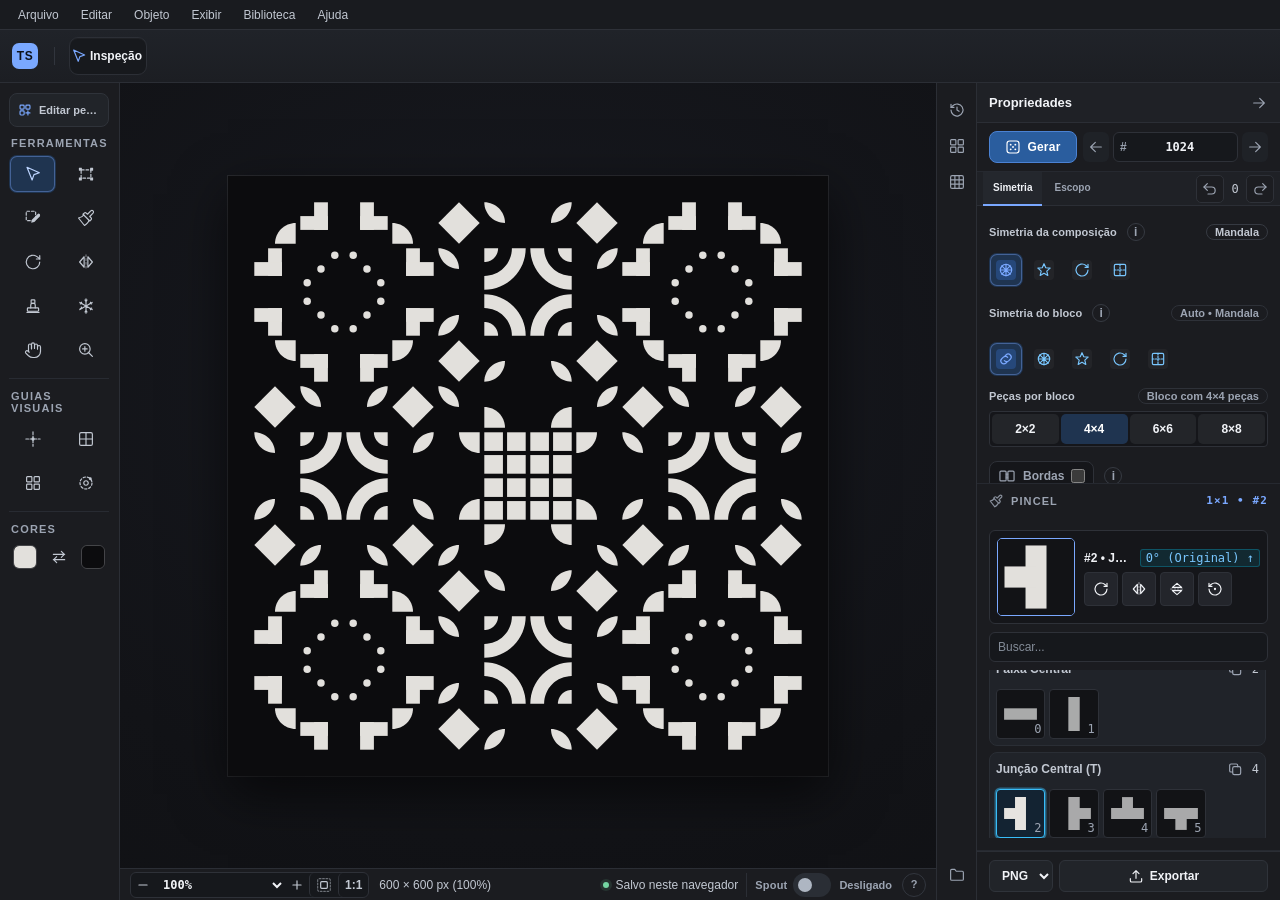
==== commit c8076f87: "feat: abas de simetria e escopo no dock e rolagem das pecas O dock principal ganha um grupo superior" ====
--- a/index.html
+++ b/index.html
@@ -535,7 +535,6 @@
 
         <button type="button" id="railTogglePieces" class="rail-utility-btn" title="Peças permitidas" aria-label="Peças permitidas" aria-expanded="false" aria-controls="railFlyoutPieces"><span class="icon-slot" data-icon-slot="pieces" data-icon-size="18"></span></button>
         <button type="button" id="railToggleDocument" class="rail-utility-btn" title="Documento: Prancheta &amp; Grade" aria-label="Documento" aria-expanded="false" aria-controls="railFlyoutDocument"><span class="icon-slot" data-icon-slot="grid" data-icon-size="18"></span></button>
-        <button type="button" id="railToggleScope" class="rail-utility-btn" title="Escopo de edição" aria-label="Escopo de edição" aria-expanded="false" aria-controls="railFlyoutScope"><span class="icon-slot" data-icon-slot="scopeCanvas" data-icon-size="18"></span></button>
 
         <div id="railFlyoutPieces" class="rail-flyout hidden" role="region" aria-label="Peças permitidas">
           <!-- PANEL 2: SWATCHES / TILE LIBRARY -->
@@ -676,72 +675,6 @@
 
         </div>
 
-        <div id="railFlyoutScope" class="rail-flyout hidden" role="region" aria-label="Escopo de edição">
-          <!-- PAINEL 4: ESCOPO DE EDIÇÃO (estático) -->
-
-          <section class="dock-panel" id="panel-edit-scope">
-            <header class="panel-header">
-              <div class="panel-title-wrap">
-                <span class="icon-slot" data-icon-slot="edit" data-icon-size="14"></span>
-                <span id="editPanelHeading">Escopo</span>
-              </div>
-              <div class="edit-undo-bar">
-                <button type="button" id="btnEditUndo" class="edit-undo-btn" title="Desfazer Edição (Ctrl+Z)" disabled aria-label="Desfazer Edição (Ctrl+Z)"><span class="icon-slot" data-icon-slot="undo"></span></button>
-                <span id="editHistoryStepLabel" class="edit-step-label">0</span>
-                <button type="button" id="btnEditRedo" class="edit-undo-btn" title="Refazer Edição (Ctrl+Shift+Z)" disabled aria-label="Refazer Edição (Ctrl+Shift+Z)"><span class="icon-slot" data-icon-slot="redo"></span></button>
-              </div>
-            </header>
-
-            <div class="panel-body" id="panelEditScopeBody">
-              <!-- D4 Selection / Propagation Scope -->
-              <div class="prop-section">
-                <div class="prop-label-row">
-                  <div class="prop-label-with-info">
-                    <label class="prop-label">Escopo de Simetria</label>
-                    <button type="button" class="info-btn" data-info-topic="scopes" aria-label="Saiba mais sobre escopos de simetria" aria-haspopup="dialog" aria-controls="infoPopover" aria-expanded="false">i</button>
-                  </div>
-                  <span id="editScopeChip" class="prop-badge secondary" title="Escopo de propagação ativo"></span>
-                  <span id="d4EditedBadge" class="prop-badge d4-edited-badge hidden" title="A edição manual introduziu assimetria no D4">D4 editado</span>
-                </div>
-                <div id="editScopeGrid" class="edit-scope-grid">
-                  <!-- Populated by JS: 6 compact scope pills -->
-                </div>
-                <div id="sameTileNotice" class="notice-banner hidden">
-                  <span>Iguais exige pincel 1×1.</span>
-                  <button type="button" class="link-btn" data-info-topic="same-tile" aria-haspopup="dialog" aria-controls="infoPopover" aria-expanded="false">Saiba mais</button>
-                </div>
-                <div id="d4SymmetryWarning" class="notice-banner warning hidden" role="alert">
-                  <span>Esta edição quebra o D4 estrito.</span>
-                  <div class="notice-actions">
-                    <button type="button" id="btnD4Undo" class="notice-action-btn">Desfazer</button>
-                    <button type="button" id="btnD4Continue" class="notice-action-btn primary">Continuar</button>
-                  </div>
-                </div>
-
-                <!-- Sub-selector for Global Canvas Center Symmetry -->
-                <div id="canvasCenterSymmetryWrap" class="canvas-center-sym-wrap">
-                  <div class="prop-label-row" style="margin-bottom: 4px;">
-                    <div class="prop-label-with-info">
-                      <span class="prop-sub-label">Simetria pelo Centro</span>
-                      <button type="button" class="info-btn" data-info-topic="center-symmetry" aria-label="Saiba mais sobre simetria de centro" aria-haspopup="dialog" aria-controls="infoPopover" aria-expanded="false">i</button>
-                    </div>
-                  </div>
-                  <div class="canvas-center-sym-grid" id="canvasCenterSymControl">
-                    <button type="button" class="seg-btn active icon-only" data-center-sym="mandala_d4" title="Mandala" aria-label="Mandala"><span class="icon-slot" data-icon-slot="mandala"></span><span class="icon-label">Mandala</span></button>
-                    <button type="button" class="seg-btn icon-only" data-center-sym="kaleidoscope" title="Caleidoscópio" aria-label="Caleidoscópio"><span class="icon-slot" data-icon-slot="kaleidoscope"></span><span class="icon-label">Caleid.</span></button>
-                    <button type="button" class="seg-btn icon-only" data-center-sym="rotational_c4" title="Rotacional" aria-label="Rotacional"><span class="icon-slot" data-icon-slot="rotate"></span><span class="icon-label">Giro 4×</span></button>
-                    <button type="button" class="seg-btn icon-only" data-center-sym="bilateral_d2" title="Espelhos XY" aria-label="Espelhos XY"><span class="icon-slot" data-icon-slot="bilateral"></span><span class="icon-label">Esp. XY</span></button>
-                    <button type="button" class="seg-btn icon-only" data-center-sym="mirror_x" title="Espelho H" aria-label="Espelho H"><span class="icon-slot" data-icon-slot="flipX"></span><span class="icon-label">Esp. X</span></button>
-                    <button type="button" class="seg-btn icon-only" data-center-sym="mirror_y" title="Espelho V" aria-label="Espelho V"><span class="icon-slot" data-icon-slot="flipY"></span><span class="icon-label">Esp. Y</span></button>
-                  </div>
-                </div>
-              </div>
-
-            </div>
-          </section>
-
-        </div>
-
         <div class="utility-rail-spacer" aria-hidden="true"></div>
 
         <button type="button" id="railOpenLibrary" class="rail-utility-btn" title="Biblioteca" aria-label="Abrir Biblioteca"><span class="icon-slot" data-icon-slot="folder" data-icon-size="18"></span></button>
@@ -777,16 +710,20 @@
              ================================================================ -->
         <div id="dock-workspace-generate" class="dock-workspace-pane">
 
-          <!-- PAINEL 1: SIMETRIA & ESTRUTURA (empilhado, com rolagem interna) -->
-          <section class="dock-panel" id="panel-symmetry">
-            <header class="panel-header" data-collapse-target="panelSymmetryBody" role="button" tabindex="0" aria-expanded="true" aria-controls="panelSymmetryBody">
-              <div class="panel-title-wrap">
-                <span class="icon-slot" data-icon-slot="symmetry" data-icon-size="14"></span>
-                <span>Simetria &amp; Estrutura</span>
-              </div>
-              <span class="panel-chevron"><span class="icon-slot" data-icon-slot="chevronDown" data-icon-size="12"></span></span>
-            </header>
-
+          <!-- GRUPO SUPERIOR: Simetria e Escopo em abas -->
+          <section id="panelSymmetryGroup" class="dock-properties-group">
+            <div class="dock-subtabs">
+              <div id="propertiesTabs" class="dock-subtabs-list" role="tablist" aria-label="Painéis de estrutura e escopo">
+                <button type="button" id="propsTabSymmetry" class="dock-subtab active" role="tab" aria-selected="true" aria-controls="panel-symmetry" tabindex="0" title="Simetria &amp; Estrutura">Simetria</button>
+                <button type="button" id="propsTabScope" class="dock-subtab" role="tab" aria-selected="false" aria-controls="panel-edit-scope" tabindex="-1" title="Escopo de edição">Escopo</button>
+              </div>
+              <div class="edit-undo-bar">
+                <button type="button" id="btnEditUndo" class="edit-undo-btn" title="Desfazer Edição (Ctrl+Z)" disabled aria-label="Desfazer Edição (Ctrl+Z)"><span class="icon-slot" data-icon-slot="undo"></span></button>
+                <span id="editHistoryStepLabel" class="edit-step-label">0</span>
+                <button type="button" id="btnEditRedo" class="edit-undo-btn" title="Refazer Edição (Ctrl+Shift+Z)" disabled aria-label="Refazer Edição (Ctrl+Shift+Z)"><span class="icon-slot" data-icon-slot="redo"></span></button>
+              </div>
+            </div>
+          <section class="dock-panel" id="panel-symmetry" role="tabpanel" aria-labelledby="propsTabSymmetry">
             <div class="panel-body" id="panelSymmetryBody">
               <!-- STEP 1: Grid Symmetry Mode Cards -->
               <div class="prop-section">
@@ -878,15 +815,63 @@
             </div>
           </section>
 
-          <!-- PAINEL 2: PINCEL (empilhado; construtor fixo e paleta com rolagem) -->
+          <section class="dock-panel hidden" id="panel-edit-scope" role="tabpanel" aria-labelledby="propsTabScope">
+            <div class="panel-body" id="panelEditScopeBody">
+              <!-- D4 Selection / Propagation Scope -->
+              <div class="prop-section">
+                <div class="prop-label-row">
+                  <div class="prop-label-with-info">
+                    <label class="prop-label">Escopo de Simetria</label>
+                    <button type="button" class="info-btn" data-info-topic="scopes" aria-label="Saiba mais sobre escopos de simetria" aria-haspopup="dialog" aria-controls="infoPopover" aria-expanded="false">i</button>
+                  </div>
+                  <span id="editScopeChip" class="prop-badge secondary" title="Escopo de propagação ativo"></span>
+                  <span id="d4EditedBadge" class="prop-badge d4-edited-badge hidden" title="A edição manual introduziu assimetria no D4">D4 editado</span>
+                </div>
+                <div id="editScopeGrid" class="edit-scope-grid">
+                  <!-- Populated by JS: 6 compact scope pills -->
+                </div>
+                <div id="sameTileNotice" class="notice-banner hidden">
+                  <span>Iguais exige pincel 1×1.</span>
+                  <button type="button" class="link-btn" data-info-topic="same-tile" aria-haspopup="dialog" aria-controls="infoPopover" aria-expanded="false">Saiba mais</button>
+                </div>
+                <div id="d4SymmetryWarning" class="notice-banner warning hidden" role="alert">
+                  <span>Esta edição quebra o D4 estrito.</span>
+                  <div class="notice-actions">
+                    <button type="button" id="btnD4Undo" class="notice-action-btn">Desfazer</button>
+                    <button type="button" id="btnD4Continue" class="notice-action-btn primary">Continuar</button>
+                  </div>
+                </div>
+
+                <!-- Sub-selector for Global Canvas Center Symmetry -->
+                <div id="canvasCenterSymmetryWrap" class="canvas-center-sym-wrap">
+                  <div class="prop-label-row" style="margin-bottom: 4px;">
+                    <div class="prop-label-with-info">
+                      <span class="prop-sub-label">Simetria pelo Centro</span>
+                      <button type="button" class="info-btn" data-info-topic="center-symmetry" aria-label="Saiba mais sobre simetria de centro" aria-haspopup="dialog" aria-controls="infoPopover" aria-expanded="false">i</button>
+                    </div>
+                  </div>
+                  <div class="canvas-center-sym-grid" id="canvasCenterSymControl">
+                    <button type="button" class="seg-btn active icon-only" data-center-sym="mandala_d4" title="Mandala" aria-label="Mandala"><span class="icon-slot" data-icon-slot="mandala"></span><span class="icon-label">Mandala</span></button>
+                    <button type="button" class="seg-btn icon-only" data-center-sym="kaleidoscope" title="Caleidoscópio" aria-label="Caleidoscópio"><span class="icon-slot" data-icon-slot="kaleidoscope"></span><span class="icon-label">Caleid.</span></button>
+                    <button type="button" class="seg-btn icon-only" data-center-sym="rotational_c4" title="Rotacional" aria-label="Rotacional"><span class="icon-slot" data-icon-slot="rotate"></span><span class="icon-label">Giro 4×</span></button>
+                    <button type="button" class="seg-btn icon-only" data-center-sym="bilateral_d2" title="Espelhos XY" aria-label="Espelhos XY"><span class="icon-slot" data-icon-slot="bilateral"></span><span class="icon-label">Esp. XY</span></button>
+                    <button type="button" class="seg-btn icon-only" data-center-sym="mirror_x" title="Espelho H" aria-label="Espelho H"><span class="icon-slot" data-icon-slot="flipX"></span><span class="icon-label">Esp. X</span></button>
+                    <button type="button" class="seg-btn icon-only" data-center-sym="mirror_y" title="Espelho V" aria-label="Espelho V"><span class="icon-slot" data-icon-slot="flipY"></span><span class="icon-label">Esp. Y</span></button>
+                  </div>
+                </div>
+              </div>
+
+            </div>
+          </section>
+          </section>
+
           <section class="dock-panel dock-panel-flex" id="panel-edit-brush">
-            <header class="panel-header" data-collapse-target="panelEditBrushBody" role="button" tabindex="0" aria-expanded="true" aria-controls="panelEditBrushBody">
+            <header class="panel-header">
               <div class="panel-title-wrap">
                 <span class="icon-slot" data-icon-slot="brush" data-icon-size="14"></span>
                 <span id="brushPanelHeading">Pincel</span>
               </div>
               <span id="activeBrushBadge" class="panel-counter-pill">1×1 • #2</span>
-              <span class="panel-chevron"><span class="icon-slot" data-icon-slot="chevronDown" data-icon-size="12"></span></span>
             </header>
 
             <div class="panel-body swatches-panel-body" id="panelEditBrushBody">
@@ -934,7 +919,6 @@
               </div>
             </div>
           </section>
-
         </div>
 
         <!-- ================================================================
--- a/style.css
+++ b/style.css
@@ -6962,3 +6962,66 @@
 #railFlyoutPieces { top: 48px; max-height: calc(100vh - 160px); }
 #railFlyoutDocument { top: 84px; max-height: calc(100vh - 200px); }
 #railFlyoutScope { top: 120px; max-height: calc(100vh - 240px); }
+
+/* Topo do dock: Simetria e Escopo em abas; Pincel ocupa o restante. */
+#dock-workspace-generate > #panelSymmetryGroup {
+  flex: 0 1 46%;
+  min-height: 220px;
+  display: flex;
+  flex-direction: column;
+  overflow: hidden;
+  border-bottom: 1px solid #262930;
+}
+#dock-workspace-generate > #panel-edit-brush { flex: 1 1 0; min-height: 0; }
+
+.dock-subtabs {
+  display: flex;
+  align-items: center;
+  gap: 8px;
+  flex: 0 0 auto;
+  height: 34px;
+  padding: 0 6px;
+  background: #1f2126;
+  border-bottom: 1px solid #2b2e35;
+}
+.dock-subtabs-list { display: flex; gap: 2px; }
+.dock-subtab {
+  height: 34px;
+  padding: 0 10px;
+  border: 0;
+  border-bottom: 2px solid transparent;
+  background: transparent;
+  color: var(--text-muted);
+  font-size: 10px;
+  font-weight: 600;
+  font-family: inherit;
+  cursor: pointer;
+  transition: color var(--transition-ui), background-color var(--transition-ui), border-color var(--transition-ui);
+}
+.dock-subtab:hover { color: var(--text-primary); background: #24272d; }
+.dock-subtab.active {
+  color: var(--text-primary);
+  border-bottom-color: var(--accent-blue);
+  background: #24272d;
+}
+.dock-subtabs .edit-undo-bar { margin-left: auto; }
+
+#panelSymmetryGroup > .dock-panel { flex: 1 1 auto; min-height: 0; border: 0; }
+#panelSymmetryGroup > .dock-panel > .panel-body {
+  flex: 1 1 auto;
+  min-height: 0;
+  overflow-y: auto;
+}
+
+/* Peças: flyout com altura explícita para a lista realmente rolar. */
+#railFlyoutPieces {
+  height: calc(100vh - 160px);
+  max-height: calc(100vh - 160px);
+}
+
+/* Corpo da lista de peças precisa ser o elo flexível; sem isso a lista
+   cresce com o conteúdo e o flyout apenas recorta. */
+#railFlyoutPieces #panelSwatchesBody {
+  flex: 1 1 auto;
+  min-height: 0;
+}
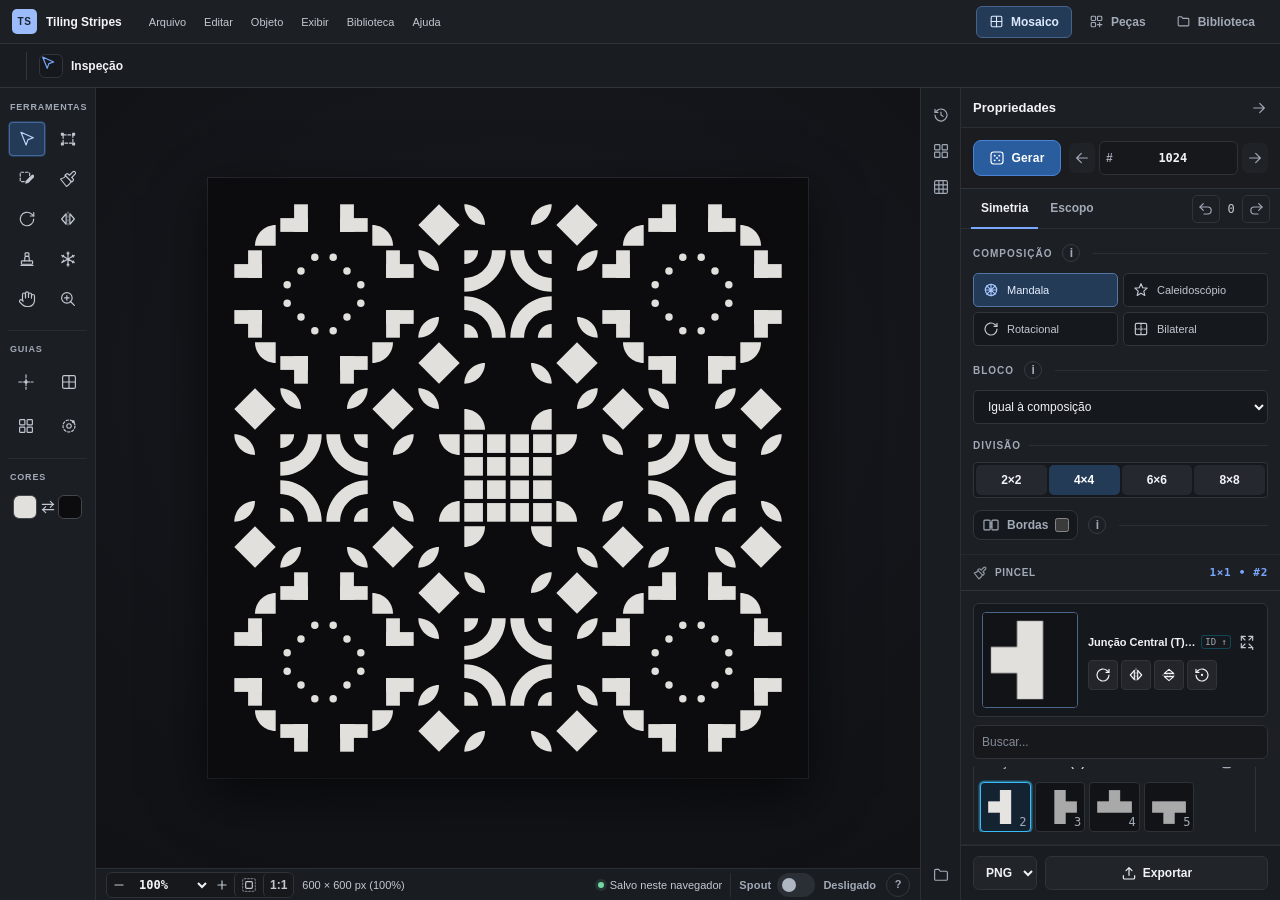
==== commit 9f1e177f: "chore: snapshot do workspace antes do redesign de UI" ====
--- a/index.html
+++ b/index.html
@@ -7,6 +7,9 @@
   <meta name="color-scheme" content="dark">
   <title>Tiling Stripes Studio — Mosaic Generator</title>
   <link rel="stylesheet" type="text/css" href="style.css">
+  <link rel="stylesheet" href="core/ui_workspace_refinement.css">
+  <link rel="stylesheet" href="core/ui_pieces_refinement.css">
+  <link rel="stylesheet" href="core/ui_library_refinement.css">
   <script src="libraries/p5.min.js"></script>
   <script src="libraries/simple-svg.js"></script>
   <script src="libraries/paper-core.min.js"></script>
@@ -14,6 +17,8 @@
 
 <body data-studio-mode="mosaic">
   <div id="app-shell">
+    <header class="studio-heading">
+      <div class="studio-wordmark" title="Tiling Stripes Studio"><span class="brand-logo" aria-hidden="true">TS</span><span>Tiling Stripes</span></div>
     <nav id="app-menubar" class="app-menubar" role="menubar" aria-label="Menu principal">
       <div class="app-menu-group">
         <button type="button" id="menu-file" class="app-menu-trigger" role="menuitem" aria-haspopup="menu" aria-expanded="false" aria-controls="menu-file-popup" tabindex="0">Arquivo</button>
@@ -73,8 +78,8 @@
         <div id="menu-library-popup" class="app-menu-popup hidden" hidden role="menu" aria-labelledby="menu-library">
           <button type="button" role="menuitem" class="menu-command" data-menu-action="open-library" id="tileTabLibrary"><span>Gerenciar biblioteca…</span></button>
           <div class="menu-separator" role="separator"></div>
-          <button type="button" role="menuitem" id="btnImportSubtileSvg" data-menu-action="import-svg" class="menu-command" title="Importar subtile (.svg)…" aria-label="Importar subtile (.svg)…"><span class="icon-slot" data-icon-slot="import"></span><span class="file-action-label"><span>Importar subtile (.svg)…</span></span></button>
-          <button type="button" role="menuitem" id="btnExportSubtileSvg" class="menu-command" title="Exportar subtile (.svg)" aria-label="Exportar subtile (.svg)"><span class="icon-slot" data-icon-slot="export"></span><span class="file-action-label"><span>Exportar subtile (.svg)</span></span></button>
+          <button type="button" role="menuitem" id="btnImportSubtileSvg" data-menu-action="import-svg" class="menu-command" title="Importar subtile (.svg)…" aria-label="Importar subtile (.svg)…"><span class="icon-slot" data-icon-slot="import"></span><span class="file-action-label"><span>Importar SVG…</span></span></button>
+          <button type="button" role="menuitem" id="btnExportSubtileSvg" class="menu-command" title="Exportar subtile (.svg)" aria-label="Exportar subtile (.svg)"><span class="icon-slot" data-icon-slot="export"></span><span class="file-action-label"><span>Exportar SVG</span></span></button>
           <button type="button" role="menuitem" class="menu-command" data-menu-action="export-groups"><span>Exportar conjuntos…</span></button>
           <div class="menu-separator" role="separator"></div>
           <button type="button" role="menuitem" class="menu-command" data-menu-action="library-click" data-menu-target="btnRailNewSubtile" ><span>Nova peça</span></button>
@@ -94,6 +99,12 @@
         </div>
       </div>
     </nav>
+      <nav class="studio-views" aria-label="Ambientes do estúdio">
+        <button type="button" data-studio-view="mosaic" aria-current="page" title="Criar e editar mosaico"><span class="icon-slot" data-icon-slot="blocks"></span><span>Mosaico</span></button>
+        <button type="button" data-studio-view="tiles" title="Desenhar e editar peças"><span class="icon-slot" data-icon-slot="tiles"></span><span>Peças</span></button>
+        <button type="button" data-studio-view="library" title="Organizar a biblioteca"><span class="icon-slot" data-icon-slot="folder"></span><span>Biblioteca</span></button>
+      </nav>
+    </header>
     <input type="file" id="subtileSvgFileInput" accept=".svg,image/svg+xml" class="hidden">
 <input type="file" id="libraryJsonFileInput" accept=".json,application/json" class="hidden">
 
@@ -107,8 +118,6 @@
         <span class="brand-title">Tiling Stripes</span>
       </div>
 
-      <div class="bar-divider"></div>
-
       <!-- Identity of the active tool (Illustrator control-bar anchor) -->
       <div id="topToolContext" class="bar-group top-tool-context mosaic-mode-only" aria-label="Ferramenta ativa">
         <span id="topToolIcon" class="top-tool-icon" aria-hidden="true"></span>
@@ -117,7 +126,6 @@
 
       <!-- Pincel / Carimbo: brush size, snap and the expanded editor -->
       <div id="ctxPaint" class="bar-group top-context-group mosaic-mode-only hidden" aria-label="Opções do Pincel e do Carimbo">
-        <span class="bar-group-label">Pincel</span>
         <div class="brush-size-display-row" id="brushSizeControl">
           <button type="button" id="btnBrushSizeDec" class="brush-step-btn" aria-label="Diminuir tamanho do pincel" title="Diminuir (− ou roda para baixo)"><span class="icon-slot" data-icon-slot="minus" data-icon-size="12"></span></button>
           <div class="brush-size-badge" id="brushSizeDisplayBadge" role="status" aria-live="polite" aria-atomic="true">
@@ -141,7 +149,6 @@
 
       <!-- Girar / Espelhar: área, modo e tipo -->
       <div id="rotateToolOptionsWrap" class="prop-section hidden bar-group top-context-group mosaic-mode-only" aria-label="Opções de Girar e Espelhar">
-        <span class="bar-group-label" id="rotateToolLabel">Girar</span>
         <div class="brush-size-display-row top-size-row" data-size-tool="rotate" role="group" aria-label="Tamanho da área de giro">
           <button type="button" class="brush-step-btn" data-size-step="-1" aria-label="Diminuir tamanho da área de giro" title="Diminuir (− ou roda para baixo)"><span class="icon-slot" data-icon-slot="minus" data-icon-size="12"></span></button>
           <div class="brush-size-badge" role="status" aria-live="polite" aria-atomic="true">
@@ -177,7 +184,6 @@
 
       <!-- Preservar: ação, tamanho e limpeza -->
       <div id="freezeToolOptionsWrap" class="prop-section hidden bar-group top-context-group mosaic-mode-only" aria-label="Opções de Preservar">
-        <span class="bar-group-label">Preservar</span>
         <span id="freezeToolCountBadge" class="prop-badge secondary">Nenhum</span>
         <div class="segmented-control top-seg" id="freezeModeControl" role="group" aria-label="Modo da trava">
           <button type="button" data-freeze-mode="freeze" class="seg-btn active icon-only" aria-pressed="true" title="Preservar" aria-label="Preservar"><span class="icon-slot" data-icon-slot="lock"></span><span class="icon-label">Preservar</span></button>
@@ -199,7 +205,6 @@
 
       <!-- Subtile Studio Contextual Top Strip (Visible only in data-studio-mode="tiles") -->
       <div id="topBarTilesControls" class="bar-group tiles-mode-only" aria-label="Controles da Prancheta de Subtiles">
-        <div class="bar-divider"></div>
         <span id="tileStudioActiveBadge" class="tile-studio-origin-badge">Padrão #0</span>
         <span id="tileStudioActiveName" class="tile-studio-active-name">Arco de Fita</span>
         <button type="button" id="btnTileTopDuplicate" class="bar-action-btn tile-dup-accent-btn icon-only" title="Criar cópia" aria-label="Criar cópia"><span class="icon-slot" data-icon-slot="copy"></span><span class="icon-label"><span>Criar cópia editável</span></span></button>
@@ -382,7 +387,7 @@
 
         <!-- Guias Visuais em 2 Colunas -->
         <div class="sidebar-section mosaic-mode-only" aria-label="Guias Visuais">
-          <div class="sidebar-section-title">Guias Visuais</div>
+          <div class="sidebar-section-title">Guias</div>
           <div class="tools-grid-2col">
             <button id="toggleGuideAxes" class="tool-btn tool-grid-btn guide-toggle icon-only" aria-pressed="false" title="Eixos" aria-label="Eixos"><span class="icon-slot" data-icon-slot="axes" data-icon-size="18"></span><span class="icon-label"><span class="tool-grid-label">Eixos</span></span></button>
             <button id="toggleGuideBlocks" class="tool-btn tool-grid-btn guide-toggle icon-only" aria-pressed="false" title="Blocos" aria-label="Blocos"><span class="icon-slot" data-icon-slot="blocks" data-icon-size="18"></span><span class="icon-label"><span class="tool-grid-label">Blocos</span></span></button>
@@ -438,7 +443,7 @@
           <div class="tool-divider"></div>
 
           <div class="sidebar-section">
-            <div class="sidebar-section-title">Guias Visuais</div>
+            <div class="sidebar-section-title">Guias</div>
             <div class="vec-snap-row">
               <button type="button" id="btnTileSnapToggle" class="subtile-rail-btn active icon-only" aria-pressed="true" title="Encaixar" aria-label="Encaixar"><span class="icon-slot" data-icon-slot="snap"></span><span class="icon-label"><span>Encaixe</span></span></button>
               <select id="tileGridDivSelect" class="subtile-grid-select" title="Subdivisão da Grade Magnética" aria-label="Subdivisão da Grade Magnética">
@@ -481,7 +486,7 @@
             <div class="zoom-widget">
               <button id="btnZoomOut" class="status-icon-btn" title="Diminuir Zoom (-)" aria-label="Diminuir Zoom"><span class="icon-slot" data-icon-slot="minus" data-icon-size="14"></span></button>
               <select id="zoomPresetSelect" class="status-zoom-select" title="Nível de Zoom" aria-label="Nível de Zoom">
-                <option value="fit">Ajustar à Tela</option>
+                <option value="fit">Ajustar</option>
                 <option value="25">25%</option>
                 <option value="50">50%</option>
                 <option value="75">75%</option>
@@ -545,6 +550,7 @@
                 <span>Peças permitidas</span>
               </div>
               <span id="activeTilesCounter" class="panel-counter-pill">0 / 0</span>
+              <button type="button" class="mini-btn flyout-close" data-close-flyout="railTogglePieces" title="Fechar peças permitidas" aria-label="Fechar peças permitidas"><span class="icon-slot" data-icon-slot="close"></span></button>
             </header>
 
             <div class="panel-body swatches-panel-body" id="panelSwatchesBody">
@@ -578,21 +584,32 @@
         </div>
 
         <div id="railFlyoutDocument" class="rail-flyout hidden" role="region" aria-label="Documento">
-          <!-- PANEL 0: DOCUMENTO — Prancheta & Grade (aba do trilho direito) -->
+          <!-- PANEL 0: DOCUMENTO — Prancheta & Grade no flyout do trilho direito -->
           <section class="dock-panel" id="panel-document">
             <header class="panel-header">
               <div class="panel-title-wrap">
                 <span class="icon-slot" data-icon-slot="grid" data-icon-size="14"></span>
                 <span>Documento</span>
-              </div>
+                <button type="button" class="info-btn" data-info-topic="document" aria-label="Saiba mais sobre prancheta e grade" aria-haspopup="dialog" aria-controls="infoPopover" aria-expanded="false">i</button>
+              </div>
+              <button type="button" class="mini-btn flyout-close" data-close-flyout="railToggleDocument" title="Fechar Documento" aria-label="Fechar Documento"><span class="icon-slot" data-icon-slot="close"></span></button>
             </header>
             <div class="panel-body document-panel-body" id="panelDocumentBody">
-              <div class="document-block" aria-label="Prancheta">
-                <span class="prop-label">Prancheta</span>
-                <div class="document-controls">
-                  <div class="input-chip" title="Largura do Canvas (px)">
-                    <label class="chip-prefix" for="canvasW">Larg.</label>
+              <section class="document-section" aria-label="Prancheta">
+                <div class="document-section-head">
+                  <span class="document-section-title">Prancheta</span>
+                  <span class="document-section-line" aria-hidden="true"></span>
+                  <div class="document-tools" role="group" aria-label="Ações da prancheta">
+                    <button type="button" id="btnSwapCanvasSize" class="icon-btn document-tool" title="Inverter Largura e Altura (W ⇄ H)" aria-label="Inverter Largura e Altura (W ⇄ H)"><span class="icon-slot" data-icon-slot="swap"></span></button>
+                    <button type="button" id="btnLockCanvasRatio" class="icon-btn document-tool" title="Travar Proporção da Prancheta" aria-label="Travar Proporção da Prancheta"><span class="icon-slot" data-icon-slot="lock"></span></button>
+                    <button type="button" id="btnFitCanvasToGrid" class="icon-btn document-tool" title="Ajustar Prancheta à Grade" aria-label="Ajustar Prancheta à Grade"><span class="icon-slot" data-icon-slot="fit"></span></button>
+                  </div>
+                </div>
+                <div class="document-fields">
+                  <div class="document-field" title="Largura da Prancheta (px)">
+                    <label class="document-field-label" for="canvasW">Larg.</label>
                     <input type="number" id="canvasW" aria-label="Largura da prancheta em pixels" value="600" min="100" max="4096" step="50">
+                    <span class="document-field-unit" aria-hidden="true">px</span>
                     <div class="chip-steppers">
                       <button type="button" class="step-btn" data-step-target="canvasW" data-step-dir="1" tabindex="-1"
                         title="Aumentar Largura" aria-label="Aumentar Largura"><span class="icon-slot" data-icon-slot="plus" data-icon-size="12"></span></button>
@@ -600,10 +617,10 @@
                         title="Diminuir Largura" aria-label="Diminuir Largura"><span class="icon-slot" data-icon-slot="minus" data-icon-size="12"></span></button>
                     </div>
                   </div>
-                  <button id="btnSwapCanvasSize" class="icon-btn" title="Inverter Largura e Altura (W ⇄ H)" aria-label="Inverter Largura e Altura (W ⇄ H)"><span class="icon-slot" data-icon-slot="swap"></span></button>
-                  <div class="input-chip" title="Altura do Canvas (px)">
-                    <label class="chip-prefix" for="canvasH">Alt.</label>
+                  <div class="document-field" title="Altura da Prancheta (px)">
+                    <label class="document-field-label" for="canvasH">Alt.</label>
                     <input type="number" id="canvasH" aria-label="Altura da prancheta em pixels" value="600" min="100" max="4096" step="50">
+                    <span class="document-field-unit" aria-hidden="true">px</span>
                     <div class="chip-steppers">
                       <button type="button" class="step-btn" data-step-target="canvasH" data-step-dir="1" tabindex="-1"
                         title="Aumentar Altura" aria-label="Aumentar Altura"><span class="icon-slot" data-icon-slot="plus" data-icon-size="12"></span></button>
@@ -611,18 +628,22 @@
                         title="Diminuir Altura" aria-label="Diminuir Altura"><span class="icon-slot" data-icon-slot="minus" data-icon-size="12"></span></button>
                     </div>
                   </div>
-                  <button id="btnLockCanvasRatio" class="icon-btn" title="Travar Proporção da Prancheta" aria-label="Travar Proporção da Prancheta">
-                    <span class="icon-slot" data-icon-slot="lock"></span>
-                  </button>
-                  <button id="btnFitCanvasToGrid" class="bar-action-btn icon-only" title="Ajustar" aria-label="Ajustar"><span class="icon-slot" data-icon-slot="fit"></span><span class="icon-label">Ajustar</span></button>
-                </div>
-              </div>
-
-              <div class="document-block" aria-label="Grade">
-                <span class="prop-label">Grade</span>
-                <div class="document-controls">
-                  <div class="input-chip chip-compact" title="Linhas de Blocos (Rows)">
-                    <label class="chip-prefix" for="gridRows">Linhas</label>
+                </div>
+              </section>
+
+              <section class="document-section" aria-label="Grade">
+                <div class="document-section-head">
+                  <span class="document-section-title">Grade</span>
+                  <span class="document-section-line" aria-hidden="true"></span>
+                  <div class="document-tools" role="group" aria-label="Ações da grade">
+                    <button type="button" id="btnSwapGridSize" class="icon-btn document-tool" title="Inverter Linhas e Colunas" aria-label="Inverter Linhas e Colunas"><span class="icon-slot" data-icon-slot="swap"></span></button>
+                    <button type="button" id="btnLockGridRatio" class="icon-btn document-tool" title="Travar Proporção da Grade" aria-label="Travar Proporção da Grade"><span class="icon-slot" data-icon-slot="lock"></span></button>
+                    <button type="button" id="btnSquareGrid" class="document-tool document-tool-text" title="Tornar Células Quadradas (1:1)" aria-label="Tornar Células Quadradas (1:1)">1:1</button>
+                  </div>
+                </div>
+                <div class="document-fields">
+                  <div class="document-field" title="Linhas de Blocos (Rows)">
+                    <label class="document-field-label" for="gridRows">Lin.</label>
                     <input type="number" id="gridRows" aria-label="Linhas da grade em blocos" value="3" min="1" max="32" step="1">
                     <div class="chip-steppers">
                       <button type="button" class="step-btn" data-step-target="gridRows" data-step-dir="1" tabindex="-1"
@@ -631,9 +652,8 @@
                         title="Menos Linhas" aria-label="Menos Linhas"><span class="icon-slot" data-icon-slot="minus" data-icon-size="12"></span></button>
                     </div>
                   </div>
-                  <button id="btnSwapGridSize" class="icon-btn" title="Inverter Linhas e Colunas" aria-label="Inverter Linhas e Colunas"><span class="icon-slot" data-icon-slot="swap"></span></button>
-                  <div class="input-chip chip-compact" title="Colunas de Blocos (Cols)">
-                    <label class="chip-prefix" for="gridCols">Colunas</label>
+                  <div class="document-field" title="Colunas de Blocos (Cols)">
+                    <label class="document-field-label" for="gridCols">Col.</label>
                     <input type="number" id="gridCols" aria-label="Colunas da grade em blocos" value="3" min="1" max="32" step="1">
                     <div class="chip-steppers">
                       <button type="button" class="step-btn" data-step-target="gridCols" data-step-dir="1" tabindex="-1"
@@ -642,16 +662,12 @@
                         title="Menos Colunas" aria-label="Menos Colunas"><span class="icon-slot" data-icon-slot="minus" data-icon-size="12"></span></button>
                     </div>
                   </div>
-                  <button id="btnLockGridRatio" class="icon-btn" title="Travar Proporção da Grade" aria-label="Travar Proporção da Grade">
-                    <span class="icon-slot" data-icon-slot="lock"></span>
-                  </button>
-                  <button id="btnSquareGrid" class="bar-action-btn" title="Tornar células quadradas">1:1</button>
-                </div>
-                <div class="document-controls">
-                  <div class="input-chip chip-medium" title="Margem externa da Prancheta (px)">
-                    <label class="chip-prefix" for="gridMargin">Margem</label>
+                </div>
+                <div class="document-fields document-fields-secondary">
+                  <div class="document-field" title="Margem Externa da Prancheta (px)">
+                    <label class="document-field-label" for="gridMargin">Marg.</label>
                     <input type="number" id="gridMargin" aria-label="Margem externa em pixels" value="24" min="0" max="500" step="4">
-                    <span class="chip-suffix">px</span>
+                    <span class="document-field-unit" aria-hidden="true">px</span>
                     <div class="chip-steppers">
                       <button type="button" class="step-btn" data-step-target="gridMargin" data-step-dir="1" tabindex="-1"
                         title="Aumentar Margem" aria-label="Aumentar Margem"><span class="icon-slot" data-icon-slot="plus" data-icon-size="12"></span></button>
@@ -659,17 +675,17 @@
                         title="Diminuir Margem" aria-label="Diminuir Margem"><span class="icon-slot" data-icon-slot="minus" data-icon-size="12"></span></button>
                     </div>
                   </div>
-                  <div class="input-chip chip-medium" title="Espaçamento interno dos azulejos (%)">
-                    <label class="chip-prefix" for="paddingInput">Espaçamento</label>
+                  <div class="document-field" title="Espaçamento Interno dos Azulejos (%)">
+                    <label class="document-field-label" for="paddingInput">Esp.</label>
                     <input type="number" id="paddingInput" aria-label="Espaçamento interno em porcentagem" min="0" max="25" step="1" value="5">
-                    <span class="chip-suffix">%</span>
+                    <span class="document-field-unit" aria-hidden="true">%</span>
                     <div class="chip-steppers">
                       <button type="button" class="step-btn" data-step-target="paddingInput" data-step-dir="1" tabindex="-1" title="Aumentar Espaçamento" aria-label="Aumentar Espaçamento"><span class="icon-slot" data-icon-slot="plus" data-icon-size="12"></span></button>
                       <button type="button" class="step-btn" data-step-target="paddingInput" data-step-dir="-1" tabindex="-1" title="Diminuir Espaçamento" aria-label="Diminuir Espaçamento"><span class="icon-slot" data-icon-slot="minus" data-icon-size="12"></span></button>
                     </div>
                   </div>
                 </div>
-              </div>
+              </section>
             </div>
           </section>
 
@@ -685,7 +701,7 @@
         <!-- Dock Header: static title + collapse toggle -->
         <header id="dock-header">
           <span id="ctxPanelTitle" class="dock-context-title">Propriedades</span>
-          <button type="button" id="btnToggleRightDock" class="dock-toggle-btn active" title="Recolher Painel Lateral (Tab)" aria-label="Recolher Painel Lateral" aria-expanded="true" aria-controls="right-dock">
+          <button type="button" id="btnToggleRightDock" class="dock-toggle-btn active" title="Recolher painel" aria-label="Recolher painel" aria-expanded="true" aria-controls="right-dock">
             <span class="dock-toggle-icon">»</span>
           </button>
         </header>
@@ -729,10 +745,10 @@
               <div class="prop-section">
                 <div class="prop-label-row">
                   <div class="prop-label-with-info">
-                    <label class="prop-label">Simetria da composição</label>
+                    <label class="prop-label" title="Simetria da composição">Composição</label>
                     <button type="button" class="info-btn" data-info-topic="grid-symmetry" aria-label="Saiba mais sobre simetria da grade" aria-haspopup="dialog" aria-controls="infoPopover" aria-expanded="false">i</button>
                   </div>
-                  <span id="gridSymmetryBadge" class="prop-badge">Mandala</span>
+                  <span id="gridSymmetryBadge" class="prop-badge hidden">Mandala</span>
                 </div>
                 <div id="gridSymmetryGrid" class="symmetry-card-grid">
                   <!-- Populated by JS -->
@@ -750,16 +766,23 @@
               <div id="blockSymmetryContainer" class="prop-section">
                 <div class="prop-label-row">
                   <div class="prop-label-with-info">
-                    <label class="prop-label">Simetria do bloco</label>
+                    <label class="prop-label" for="blockSymmetrySelect" title="Simetria do bloco">Bloco</label>
                     <button type="button" class="info-btn" data-info-topic="block-symmetry" aria-label="Saiba mais sobre simetria do bloco" aria-haspopup="dialog" aria-controls="infoPopover" aria-expanded="false">i</button>
                   </div>
-                  <span id="blockSymmetryBadge" class="prop-badge secondary">Igual à Grade</span>
-                </div>
-                <div id="blockSymmetryGrid" class="block-sym-pill-grid">
+                  <span id="blockSymmetryBadge" class="prop-badge secondary hidden">Igual à Grade</span>
+                </div>
+                <select id="blockSymmetrySelect" class="subtile-select" title="Simetria interna do bloco">
+                  <option value="sync">Igual à composição</option>
+                  <option value="mandala_d4">Mandala</option>
+                  <option value="kaleidoscope">Caleidoscópio</option>
+                  <option value="rotational_c4">Rotacional</option>
+                  <option value="bilateral_d2">Bilateral</option>
+                </select>
+                <div id="blockSymmetryGrid" class="block-sym-pill-grid hidden" aria-hidden="true">
                   <!-- Populated by JS -->
                 </div>
                 <div id="blockSymmetryDesc" class="prop-sub-hint hidden"></div>
-                <div id="blockSymmetryWarning" class="notice-banner warning hidden" role="alert">
+                <div id="blockSymmetryWarning" class="symmetry-status hidden" role="status" title="A simetria do bloco reduz a simetria da composição">
                   <span id="blockSymmetryWarningText"></span>
                   <button type="button" class="info-btn warning-info-btn" data-info-topic="block-symmetry" aria-label="Saiba mais sobre redução de simetria" aria-haspopup="dialog" aria-controls="infoPopover" aria-expanded="false">i</button>
                 </div>
@@ -768,8 +791,8 @@
               <!-- STEP 3: Block Subdivision & Aesthetics -->
               <div class="prop-section">
                 <div class="prop-label-row">
-                  <label class="prop-label">Peças por bloco</label>
-                  <span id="subdivisionSummary" class="prop-badge secondary">Bloco 4×4</span>
+                  <label class="prop-label" title="Peças por bloco">Divisão</label>
+                  <span id="subdivisionSummary" class="prop-badge secondary hidden">Bloco 4×4</span>
                 </div>
                 <div class="segmented-control" id="subdivisionControl">
                   <button type="button" class="seg-btn" data-sub="1"
@@ -821,10 +844,10 @@
               <div class="prop-section">
                 <div class="prop-label-row">
                   <div class="prop-label-with-info">
-                    <label class="prop-label">Escopo de Simetria</label>
+                    <label class="prop-label" title="Escopo de propagação da edição">Propagação</label>
                     <button type="button" class="info-btn" data-info-topic="scopes" aria-label="Saiba mais sobre escopos de simetria" aria-haspopup="dialog" aria-controls="infoPopover" aria-expanded="false">i</button>
                   </div>
-                  <span id="editScopeChip" class="prop-badge secondary" title="Escopo de propagação ativo"></span>
+                  <span id="editScopeChip" class="prop-badge secondary hidden" title="Escopo de propagação ativo"></span>
                   <span id="d4EditedBadge" class="prop-badge d4-edited-badge hidden" title="A edição manual introduziu assimetria no D4">D4 editado</span>
                 </div>
                 <div id="editScopeGrid" class="edit-scope-grid">
@@ -832,7 +855,7 @@
                 </div>
                 <div id="sameTileNotice" class="notice-banner hidden">
                   <span>Iguais exige pincel 1×1.</span>
-                  <button type="button" class="link-btn" data-info-topic="same-tile" aria-haspopup="dialog" aria-controls="infoPopover" aria-expanded="false">Saiba mais</button>
+                  <button type="button" class="info-btn" aria-label="Sobre o escopo Iguais" data-info-topic="same-tile" aria-haspopup="dialog" aria-controls="infoPopover" aria-expanded="false">i</button>
                 </div>
                 <div id="d4SymmetryWarning" class="notice-banner warning hidden" role="alert">
                   <span>Esta edição quebra o D4 estrito.</span>
@@ -846,7 +869,7 @@
                 <div id="canvasCenterSymmetryWrap" class="canvas-center-sym-wrap">
                   <div class="prop-label-row" style="margin-bottom: 4px;">
                     <div class="prop-label-with-info">
-                      <span class="prop-sub-label">Simetria pelo Centro</span>
+                      <span class="prop-sub-label" title="Simetria pelo centro da composição">Centro</span>
                       <button type="button" class="info-btn" data-info-topic="center-symmetry" aria-label="Saiba mais sobre simetria de centro" aria-haspopup="dialog" aria-controls="infoPopover" aria-expanded="false">i</button>
                     </div>
                   </div>
@@ -886,6 +909,7 @@
                   <div class="active-brush-title-row">
                     <span class="active-brush-name" id="activeBrushTileName">#2 • 1 Diagonal</span>
                     <span class="active-brush-d4-label" id="activeBrushD4Label">0° ↑</span>
+                    <button type="button" id="btnOpenBrushPreview" class="mini-btn icon-only" title="Ampliar editor do pincel" aria-label="Ampliar editor do pincel" aria-haspopup="dialog" aria-controls="brushEditorDialog"><span class="icon-slot" data-icon-slot="expand"></span><span class="icon-label">Ampliar</span></button>
                   </div>
                   <div class="d4-mini-grid">
                     <button type="button" id="btnBrushRot90" class="d4-mini-btn icon-only"
@@ -931,7 +955,7 @@
             <button type="button" id="tileTabVariants" role="tab" data-tile-panel="variants" aria-controls="panel-tile-d4-live" aria-selected="false" tabindex="-1">Variantes</button>
           </nav>
           <div class="tile-selection-bar">
-            <span id="tileSelectionSummary" role="status">Nenhum objeto selecionado</span>
+            <span id="tileSelectionSummary" role="status">Sem seleção</span>
             <button type="button" id="btnTileSelectAll" class="mini-btn icon-only" title="Todos" aria-label="Todos"><span class="icon-slot" data-icon-slot="all"></span><span class="icon-label">Todos</span></button>
             <button type="button" id="btnTileDeselect" class="mini-btn icon-only" title="Limpar seleção" aria-label="Limpar seleção"><span class="icon-slot" data-icon-slot="none"></span><span class="icon-label">Limpar</span></button>
           </div>
@@ -975,7 +999,7 @@
             <header class="panel-header tile-panel-summary" data-collapse-target="panelTileLayersBody" aria-label="Camadas da peça" role="button" tabindex="0" aria-expanded="true" aria-controls="panelTileLayersBody">
               <div class="panel-title-wrap">
                 <span class="icon-slot" data-icon-slot="layers" data-icon-size="14"></span>
-                <span>Ordem das formas</span>
+                <span title="Ordem das formas">Camadas</span>
                 <button type="button" class="info-btn" data-info-topic="vector-layers" aria-label="Saiba mais sobre Camadas e SVG" aria-haspopup="dialog" aria-controls="infoPopover" aria-expanded="false">i</button>
               </div>
               <span id="tileLayersCountBadge" class="panel-counter-pill">0 formas</span>
@@ -1015,7 +1039,7 @@
                     <span id="tileLiveOrbitLabel" class="prop-label">Borda Reflexiva (4v)</span>
                     <button type="button" class="info-btn" data-info-topic="subtile-library" aria-label="Saiba mais sobre biblioteca de subtiles e simetria D4" aria-haspopup="dialog" aria-controls="infoPopover" aria-expanded="false">i</button>
                   </div>
-                  <code id="tileLiveStabilizerCode" class="tile-stabilizer-code">H = {id}</code>
+                  <code id="tileLiveStabilizerCode" class="tile-stabilizer-code hidden">H = {id}</code>
                 </div>
 
                 <div id="tileLiveCompatRow" class="d4-compat-row">
@@ -1028,8 +1052,8 @@
 
                 <!-- Read-only notice for canonical built-in masters (#0..#84) -->
                 <div id="tileReadOnlyNotice" class="tile-readonly-banner">
-                  <span id="tileReadOnlyText">Família original protegida.</span>
-                  <button type="button" id="btnNoticeDuplicateToEdit" class="mini-btn accent" title="Criar cópia" aria-label="Criar cópia"><span class="icon-slot" data-icon-slot="copy"></span><span class="icon-label">Criar cópia editável</span></button>
+                  <span id="tileReadOnlyText" title="Peça original protegida">Protegida</span>
+                  <button type="button" id="btnNoticeDuplicateToEdit" class="mini-btn accent icon-only" title="Criar cópia editável" aria-label="Criar cópia editável"><span class="icon-slot" data-icon-slot="copy"></span><span class="icon-label">Criar cópia</span></button>
                 </div>
 
                 <!-- Editable metadata card for custom families (>= 85) -->
@@ -1070,8 +1094,8 @@
 
     <section id="library-page" class="library-page hidden" aria-labelledby="libraryPageTitle" hidden>
       <header class="library-page-header">
-        <button type="button" id="btnCloseLibrary" class="mini-btn library-back-btn"><span aria-hidden="true">←</span> Voltar ao estúdio</button>
-        <div><h1 id="libraryPageTitle" tabindex="-1">Biblioteca de peças</h1></div>
+        <button type="button" id="btnCloseLibrary" class="mini-btn library-back-btn icon-only" title="Voltar ao estúdio" aria-label="Voltar ao estúdio"><span class="icon-slot" data-icon-slot="left"></span><span class="icon-label">Voltar</span></button>
+        <div><h1 id="libraryPageTitle" tabindex="-1">Biblioteca</h1></div>
         <span id="libMgrCounterBadge" class="panel-counter-pill">31 fam • 85 tiles</span>
         <button type="button" id="btnExportLibraryGroups" class="mini-btn library-groups-export-btn"><span class="icon-slot" data-icon-slot="export"></span>Exportar conjuntos…</button>
       </header>
@@ -1094,14 +1118,14 @@
                 <div class="lib-mgr-filter-row">
                   <div id="libMgrFilterControl" class="segmented-control" style="grid-template-columns: repeat(3, 1fr);">
                     <button type="button" class="seg-btn active icon-only" data-lib-filter="all" aria-pressed="true" title="Todos" aria-label="Todos"><span class="icon-slot" data-icon-slot="all"></span><span class="icon-label">Todos</span></button>
-                    <button type="button" class="seg-btn icon-only" data-lib-filter="custom" aria-pressed="false" title="Meus" aria-label="Meus"><span class="icon-slot" data-icon-slot="edit"></span><span class="icon-label">Meus subtiles</span></button>
+                    <button type="button" class="seg-btn icon-only" data-lib-filter="custom" aria-pressed="false" title="Meus" aria-label="Meus"><span class="icon-slot" data-icon-slot="edit"></span><span class="icon-label">Meus</span></button>
                     <button type="button" class="seg-btn icon-only" data-lib-filter="builtin" aria-pressed="false" title="Padrão" aria-label="Padrão"><span class="icon-slot" data-icon-slot="book"></span><span class="icon-label">Padrão</span></button>
                   </div>
                 <div class="swatch-bulk-actions lib-mgr-actions-bar" role="group" aria-label="Organizar biblioteca">
-                  <button type="button" id="btnRailNewSubtile" class="mini-btn accent icon-only" title="Nova peça" aria-label="Nova peça"><span class="icon-slot" data-icon-slot="plus"></span><span class="icon-label"><span>+ Novo Subtile</span></span></button>
-                  <button type="button" id="btnRailNewGroup" class="mini-btn icon-only" title="Novo conjunto" aria-label="Novo conjunto"><span class="icon-slot" data-icon-slot="folderPlus"></span><span class="icon-label"><span>+ Novo Grupo</span></span></button>
-                  <button type="button" id="btnRailDuplicateSubtile" class="mini-btn icon-only" title="Duplicar" aria-label="Duplicar"><span class="icon-slot" data-icon-slot="copy"></span><span class="icon-label"><span>Duplicar família</span></span></button>
-                  <button type="button" id="btnLibMgrExportCustom" class="mini-btn icon-only" title="Exportar todas as peças autorais (.json)" aria-label="Exportar todas as peças autorais (.json)"><span class="icon-slot" data-icon-slot="export"></span><span class="icon-label">Exportar Subtiles</span></button>
+                  <button type="button" id="btnRailNewSubtile" class="mini-btn accent icon-only" title="Nova peça" aria-label="Nova peça"><span class="icon-slot" data-icon-slot="plus"></span><span class="icon-label"><span>Nova peça</span></span></button>
+                  <button type="button" id="btnRailNewGroup" class="mini-btn icon-only" title="Novo conjunto" aria-label="Novo conjunto"><span class="icon-slot" data-icon-slot="folderPlus"></span><span class="icon-label"><span>Novo conjunto</span></span></button>
+                  <button type="button" id="btnRailDuplicateSubtile" class="mini-btn icon-only" title="Duplicar" aria-label="Duplicar"><span class="icon-slot" data-icon-slot="copy"></span><span class="icon-label"><span>Duplicar</span></span></button>
+                  <button type="button" id="btnLibMgrExportCustom" class="mini-btn icon-only" title="Exportar todas as peças autorais (.json)" aria-label="Exportar todas as peças autorais (.json)"><span class="icon-slot" data-icon-slot="export"></span><span class="icon-label">Exportar</span></button>
                 </div>
               </div>
               </div>
@@ -1111,11 +1135,11 @@
               </div>
               </div>
               <aside class="library-detail-pane" aria-label="Detalhes da peça selecionada">
-                <h2>Peça selecionada</h2>
+                <h2>Peça</h2>
                 <img id="librarySelectionPreview" class="library-selection-preview hidden" alt="">
                 <h3 id="librarySelectionName"></h3>
                 <div id="tileLibraryDetails" class="tile-library-details"></div>
-                <button type="button" id="btnEditLibraryPiece" class="mini-btn accent library-edit-btn">Editar peça</button>
+                <button type="button" id="btnEditLibraryPiece" class="mini-btn accent library-edit-btn" title="Editar peça selecionada" aria-label="Editar peça selecionada"><span class="icon-slot" data-icon-slot="edit"></span><span>Editar</span></button>
               </aside>
 
             </div>
--- a/style.css
+++ b/style.css
@@ -183,15 +183,6 @@
   flex-shrink: 0;
 }
 
-.bar-group-label {
-  color: var(--text-secondary);
-  font-size: var(--font-ui);
-  font-weight: 600;
-  margin-right: 3px;
-  text-transform: uppercase;
-  letter-spacing: 0.04em;
-}
-
 .bar-spacer {
   flex: 1;
 }
@@ -2634,13 +2625,6 @@
 }
 
 @media (max-width: 1600px) {
-  #top-control-bar {
-    gap: 6px;
-    padding: 0 8px;
-  }
-  .bar-group {
-    gap: 4px;
-  }
   .btn-full-text,
   .chip-label-full {
     display: none;
@@ -2681,19 +2665,6 @@
 }
 
 @media (max-width: 1280px) {
-  #top-control-bar {
-    gap: 4px;
-    padding: 0 6px;
-  }
-  .brand-title {
-    display: none;
-  }
-  .bar-group-label {
-    display: none;
-  }
-  .bar-group {
-    gap: 4px;
-  }
   .btn-full-text,
   .chip-label-full {
     display: none;
@@ -4715,12 +4686,6 @@
 
 .save-recovery-actions button { min-height: 28px; padding: 4px 8px; background: var(--bg-control); color: var(--text-primary); border: 1px solid var(--border-subtle); border-radius: 4px; font: inherit; cursor: pointer; }
 
-/* Keep complete control groups reachable without horizontal scrolling. */
-@media (max-width: 1400px) {
-  #top-control-bar { height: auto; min-height: var(--top-bar-h); flex: 0 0 auto; flex-wrap: wrap; padding-block: 6px; overflow: visible; row-gap: 6px; }
-  #top-control-bar .bar-spacer { display: none; }
-}
-
 /* T08: keyboard focus must follow component rules that reset outlines. */
 :is(button, input, select, textarea, [tabindex]):focus-visible { outline: 2px solid var(--border-focus); outline-offset: 2px; }
 .vec-prop-field input:focus-visible, .vec-prop-field select:focus-visible,
@@ -4880,26 +4845,6 @@
 #left-toolbar .sidebar-seed-nav { gap:2px; }
 #left-toolbar .sidebar-history-item { min-width:0; }
 #left-toolbar .sidebar-history-item time { display:none; }
-/* Selection summary lives in the contextual top bar, beside the brush size. */
-#top-control-bar .selection-summary {
-  display: flex;
-  align-items: center;
-  gap: 10px;
-  height: 38px;
-  padding: 0 10px;
-  background: #17191d;
-  border: 1px solid #2c2f36;
-  border-radius: 9px;
-  flex: 0 0 auto;
-}
-#top-control-bar .selection-summary.hidden { display: none !important; }
-#top-control-bar .selection-summary-heading { display: contents; }
-#top-control-bar .selection-summary-heading > span { position:absolute; width:1px; height:1px; overflow:hidden; clip-path:inset(50%); }
-#top-control-bar .selection-summary #btnClearRegion { order:4; }
-#top-control-bar .selection-summary dl { display:flex; margin:0; gap:10px; }
-#top-control-bar .selection-summary dl > div { display:flex; align-items:center; gap:6px; }
-#top-control-bar .selection-summary dt { color:var(--text-muted); font-size:var(--font-ui); }
-#top-control-bar .selection-summary dd { margin:0; font-variant-numeric:tabular-nums; }
 body[data-cursor-mode="move"] #canvas-stage canvas { cursor:move !important; }
 #right-dock.collapsed { width:var(--dock-rail-w) !important; }
 
@@ -4955,198 +4900,6 @@
 .sidebar-seed-chip input,
 .selection-summary dd {
   font-variant-numeric: tabular-nums;
-}
-
-/* --- Barra superior: duas cartas de comando em vez de dez chips ----------- */
-#top-control-bar {
-  height: var(--top-bar-h);
-  padding: 0 14px;
-  gap: 12px;
-  background: linear-gradient(180deg, #202329 0%, #1c1e23 100%);
-  border-bottom: 1px solid #2b2e35;
-}
-
-.brand-badge { gap: 9px; padding-right: 2px; }
-
-.brand-logo {
-  width: 26px;
-  height: 26px;
-  border-radius: 7px;
-  background: var(--accent-blue);
-  color: #0c1119;
-  font-size: 12px;
-  font-weight: 800;
-  letter-spacing: 0.04em;
-  box-shadow: none;
-}
-
-.brand-title {
-  font-size: var(--font-title);
-  font-weight: 600;
-  letter-spacing: -0.005em;
-}
-
-#top-control-bar .bar-divider {
-  height: 18px;
-  background: #31353d;
-  margin: 0 2px;
-}
-
-#top-control-bar .bar-group {
-  height: 38px;
-  padding: 0 4px 0 0;
-  gap: 2px;
-  background: #17191d;
-  border: 1px solid #2c2f36;
-  border-radius: 9px;
-  box-shadow: inset 0 1px 0 rgba(255, 255, 255, 0.03);
-}
-
-#top-control-bar .bar-group-label {
-  align-self: stretch;
-  display: flex;
-  align-items: center;
-  padding: 0 9px;
-  margin: 0 2px 0 0;
-  border-right: 1px solid #272a31;
-  color: var(--text-muted);
-  font-size: 10px;
-  font-weight: 700;
-  letter-spacing: 0.09em;
-  line-height: 1;
-  text-transform: uppercase;
-}
-
-#top-control-bar .input-chip {
-  height: 28px;
-  padding: 0 2px 0 8px;
-  gap: 4px;
-  background: transparent;
-  border: 1px solid transparent;
-  border-radius: var(--radius-chip);
-  transition: background-color var(--transition-ui), box-shadow var(--transition-ui);
-}
-
-#top-control-bar .input-chip:hover { background: #22252b; }
-
-#top-control-bar .input-chip:focus-within {
-  background: #22252b;
-  border-color: transparent;
-  box-shadow: inset 0 0 0 1px var(--border-focus);
-}
-
-#top-control-bar .chip-prefix,
-#top-control-bar .chip-suffix {
-  color: var(--text-muted);
-  font-size: 10px;
-  font-weight: 700;
-  letter-spacing: 0.05em;
-  text-transform: uppercase;
-  padding: 0;
-}
-
-#top-control-bar .input-chip input[type="number"],
-#top-control-bar .input-chip.chip-compact input[type="number"],
-#top-control-bar .input-chip.chip-medium input[type="number"] {
-  width: 38px;
-  min-height: 26px;
-  padding: 0 1px;
-  font-size: 13px;
-  font-weight: 600;
-  color: var(--text-primary);
-}
-
-#top-control-bar .input-chip.chip-compact input[type="number"] { width: 26px; }
-#top-control-bar .input-chip.chip-medium input[type="number"] { width: 30px; }
-
-#top-control-bar .chip-steppers {
-  width: auto;
-  margin: 0;
-  gap: 1px;
-  border-left: 0;
-}
-
-#top-control-bar .step-btn {
-  width: 24px;
-  min-width: 24px;
-  height: 26px;
-  min-height: 26px;
-  border: 0;
-  border-radius: 5px;
-  color: #8d95a1;
-}
-
-#top-control-bar .step-btn:first-child,
-#top-control-bar .step-btn:last-child { border-radius: 5px; border: 0; }
-#top-control-bar .step-btn:hover { background: #2f333b; color: #fff; }
-#top-control-bar .step-btn:active { background: var(--bg-selected); color: var(--accent-blue); }
-
-#top-control-bar .icon-btn {
-  width: 28px;
-  min-width: 28px;
-  height: 28px;
-  padding: 0;
-  background: transparent;
-  border-color: transparent;
-  border-radius: 6px;
-  color: var(--text-secondary);
-}
-
-#top-control-bar .icon-btn:hover:not(:disabled) {
-  background: #2c3037;
-  border-color: transparent;
-  color: #fff;
-}
-
-#top-control-bar .icon-btn:disabled {
-  background: transparent;
-  border-color: transparent;
-  color: #6d7480;
-}
-
-#top-control-bar .icon-btn.locked,
-#top-control-bar .icon-btn.active {
-  background: var(--bg-selected);
-  border-color: transparent;
-  color: var(--accent-blue);
-}
-
-#top-control-bar .bar-action-btn {
-  height: 28px;
-  padding: 0 9px;
-  background: transparent;
-  border-color: transparent;
-  color: var(--text-secondary);
-  font-size: 11px;
-  font-weight: 600;
-  border-radius: 6px;
-}
-
-#top-control-bar .bar-action-btn:hover:not(:disabled) {
-  background: #2c3037;
-  border-color: transparent;
-  color: #fff;
-}
-
-#top-control-bar .bar-action-btn.icon-only { width: 28px; padding: 0; }
-
-/* Cartão de contexto do editor de peças */
-#topBarTilesControls { gap: 4px; padding-left: 4px; }
-#topBarTilesControls .bar-divider { height: 16px; margin: 0 4px; }
-#topBarTilesControls .tile-studio-origin-badge {
-  border-radius: var(--radius-pill);
-  border: 1px solid #3a3e46;
-  background: transparent;
-  color: var(--text-muted);
-  font-size: 10px;
-  font-weight: 700;
-  letter-spacing: 0.05em;
-  padding: 2px 8px;
-}
-#topBarTilesControls .tile-studio-active-name {
-  font-size: 12px;
-  font-weight: 600;
-  color: var(--text-primary);
 }
 
 /* --- Barra lateral esquerda ---------------------------------------------- */
@@ -5752,7 +5505,23 @@
 .info-btn::before { border-color: #363a42; }
 
 /* Opções de simetria: alvo maior, estado ativo em azul suave */
-.symmetry-card-grid { gap: 6px; }
+.symmetry-card-grid { gap: 4px; }
+#panelSymmetryBody, #panelEditScopeBody { padding: 10px 12px 12px; gap: 12px; }
+#panel-symmetry .prop-section, #panel-edit-scope .prop-section { gap: 7px; }
+#panel-symmetry .prop-label-row, #panel-edit-scope .prop-label-row { min-height: 28px; margin: 0; }
+#panel-symmetry .prop-label-row::after, #panel-edit-scope .prop-label-row::after {
+  content: ''; flex: 1 1 auto; min-width: 8px; height: 1px; background: var(--border-subtle); opacity: .75;
+}
+#panel-symmetry .prop-label, #panel-edit-scope :is(.prop-label, .prop-sub-label) {
+  font-size: 10px; font-weight: 700; letter-spacing: .1em; text-transform: uppercase; color: var(--text-muted);
+}
+#panel-symmetry :is(.symmetry-card-grid, .block-sym-pill-grid) {
+  display: grid; grid-auto-flow: column; grid-auto-columns: minmax(0, 1fr); grid-template-columns: none; margin-top: 0; gap: 4px;
+}
+#panel-symmetry :is(.sym-card, .block-sym-pill) { width: 100%; min-width: 0; height: 32px; min-height: 32px; justify-content: center; }
+#panel-symmetry .block-sym-pill[data-block-mode="sync"] { grid-column: auto; }
+.symmetry-status { display: flex; align-items: center; justify-content: flex-end; gap: 6px; color: var(--text-muted); font-size: 10px; }
+.symmetry-status.hidden { display: none; }
 .sym-card,
 .block-sym-pill {
   border-radius: var(--radius-card);
@@ -5811,6 +5580,10 @@
 }
 #familiesSwatchContainer .family-count-tag { font-size: 10px; color: var(--text-muted); }
 #familiesSwatchContainer .generator-family-expand { width: 24px; height: 24px; flex: 0 0 24px; color: var(--text-muted); }
+#familiesSwatchContainer .generator-group-expand { width: 24px; height: 24px; flex: 0 0 24px; color: var(--text-muted); }
+#familiesSwatchContainer .generator-group-body { flex: 0 0 auto; display: flex; flex-direction: column; gap: 1px; }
+#familiesSwatchContainer .generator-group-body[hidden],
+#familiesSwatchContainer .generator-group-expand[hidden] { display: none; }
 
 #familiesSwatchContainer .family-check-indicator {
   width: 16px;
@@ -5944,12 +5717,11 @@
 
 /* Proteção do mestre: aviso neutro com a ação de saída em destaque */
 .tile-readonly-banner {
-  margin-top: 10px;
-  padding: 9px 10px;
+  margin-top: 8px;
+  padding: 6px 8px;
   border-radius: var(--radius-card);
   background: #202329;
   border: 1px solid #2e3138;
-  border-left: 2px solid var(--accent-amber);
   color: var(--text-secondary);
   font-size: 12px;
   gap: 8px;
@@ -5960,10 +5732,11 @@
   align-items: center;
   justify-content: center;
   gap: 7px;
-  width: 100%;
+  width: 28px;
+  margin-left: auto;
   height: 30px;
   min-height: 30px;
-  padding: 0 10px;
+  padding: 0;
   border: 1px solid #3a5f92;
   border-radius: var(--radius-chip);
   background: #22354e;
@@ -6060,7 +5833,7 @@
 #dock-workspace-tiles .tile-panel-summary { min-height: 28px; height: 28px; padding: 0 12px; }
 #dock-workspace-tiles .tile-panel-summary .panel-counter-pill { margin-left: auto; font-size: 10px; }
 .tile-inspector-tabs button { min-height: 36px; padding: 8px 3px; font-size: var(--font-ui); }
-.tile-selection-bar { min-height: 38px; padding: 4px 12px; border-bottom: 1px solid var(--border-subtle); }
+.tile-selection-bar { min-height: 32px; padding: 2px 12px; border-bottom: 1px solid var(--border-subtle); }
 .tile-selection-bar .mini-btn { width: 28px; min-height: 28px; padding: 0; }
 .tile-inspector-disclosure { border-top: 1px solid var(--border-subtle); padding-top: 4px; }
 .tile-inspector-disclosure[hidden] { display: none; }
@@ -6088,12 +5861,26 @@
 .tile-file-actions button svg { flex: 0 0 16px; }
 .tile-file-actions .danger { grid-column: 1 / -1; color: var(--color-error); }
 .tile-file-actions :is(.file-action-label, .file-action-label span) { white-space: normal; }
-#vecPropsContainer .vec-subblock-title { font-size: 11px; letter-spacing: 0.04em; }
+#vecPropsContainer .vec-subblock-title { min-height: 28px; gap: 8px; font-size: 10px; font-weight: 700; letter-spacing: .1em; }
+#vecPropsContainer .vec-subblock-title::after { content: ''; flex: 1 1 auto; min-width: 8px; height: 1px; background: var(--border-subtle); opacity: .75; }
 #vecPropsContainer .vec-props-subblock { padding-top: 8px; }
 #vecPropsContainer .vec-props-subblock:first-child { padding-top: 0; border-top: 0; }
 #vecPropsContainer .vec-props-grid { gap: 6px; }
 #vecPropsContainer details > summary { display: list-item; list-style-position: inside; }
-#vecPropsContainer .vec-prop-field { min-height: 30px; border-radius: var(--radius-control); }
+#vecPropsContainer .vec-prop-field { height: 32px; min-height: 32px; min-width: 0; padding: 0 7px; border-radius: var(--radius-control); background: var(--bg-control); }
+#vecPropsContainer .vec-prop-field label { font-size: 10px; font-weight: 600; color: var(--text-secondary); }
+#vecPropsContainer .vec-prop-field :is(input[type="number"], select) { min-width: 0; min-height: 30px; }
+#vecPropsContainer .vec-props-grid { grid-template-columns: repeat(2, minmax(0, 1fr)); }
+#vecPropsContainer .vec-props-grid.cols-3 { grid-template-columns: repeat(3, minmax(0, 1fr)); }
+#vecPropsContainer .vec-inline-actions { display: flex; flex-wrap: wrap; justify-content: flex-start; gap: 4px; }
+#vecPropsContainer .icon-only { flex: 0 0 28px; width: 28px; min-width: 28px; height: 28px; min-height: 28px; padding: 0; }
+#btnPropsDuplicateBuiltIn { display: inline-flex; align-items: center; gap: 6px; width: fit-content; min-height: 30px; }
+#panelTileD4LiveBody .prop-label-row { min-height: 28px; }
+#panelTileD4LiveBody .prop-label { font-size: 10px; font-weight: 700; letter-spacing: .1em; text-transform: uppercase; color: var(--text-muted); }
+#panelTileD4LiveBody .prop-label-row::after { content: ''; flex: 1; height: 1px; background: var(--border-subtle); }
+#panelTileD4LiveBody .d4-compat-row { display: grid; grid-template-columns: repeat(3, minmax(0, 1fr)); gap: 4px; margin-top: 0; }
+#panelTileD4LiveBody .d4-compat-pill { display: inline-flex; align-items: center; justify-content: center; gap: 4px; min-height: 28px; padding: 2px 4px; font-size: 10px; }
+#panelTileD4LiveBody .d4-compat-pill svg { flex: 0 0 14px; }
 
 /* Application menus sit above the contextual control bar in both editor modes. */
 .app-menubar { height: var(--menu-bar-h); min-height: var(--menu-bar-h); flex: 0 0 var(--menu-bar-h); display: flex; align-items: stretch; gap: 2px; padding: 0 8px; background: var(--bg-rail); border-bottom: 1px solid var(--border-subtle); z-index: 100; }
@@ -6118,8 +5905,8 @@
 .library-page-open #top-control-bar, .library-page-open #workspace-body { display: none; }
 .library-page { flex: 1 1 auto; min-height: 0; display: flex; flex-direction: column; background: var(--bg-pasteboard); }
 .library-page[hidden] { display: none; }
-.library-page-header { display: flex; align-items: center; gap: 24px; padding: 20px 24px; flex: 0 0 auto; border-bottom: 1px solid var(--border-subtle); background: var(--bg-panel); }
-.library-page-header h1 { font-size: 22px; font-weight: 600; margin: 0; letter-spacing: -.02em; }
+.library-page-header { display: flex; align-items: center; gap: 12px; padding: 10px 16px; flex: 0 0 auto; border-bottom: 1px solid var(--border-subtle); background: var(--bg-panel); }
+.library-page-header h1 { font-size: 16px; font-weight: 600; margin: 0; letter-spacing: -.02em; }
 .library-page-header h1:focus { outline: none; }
 .library-page-header p { color: var(--text-secondary); margin-top: 5px; font-size: 12px; }
 .library-page-header > .panel-counter-pill { margin-left: auto; font-size: 11px; white-space: nowrap; }
@@ -6132,19 +5919,20 @@
 #library-page .tile-library-navigation { margin: 0; }
 #library-page .lib-mgr-filter-row { grid-column: 1 / -1; }
 #library-page #libMgrTreeContainer { flex: 1 1 auto; min-height: 160px; max-height: none; padding-right: 8px; border: 0; }
-#library-page .lib-group-block { margin-bottom: 18px; background: transparent; border: 0; }
+#library-page .lib-group-block { margin-bottom: 12px; background: transparent; border: 0; }
 #library-page .lib-group-header { min-height: 36px; padding: 4px 8px; background: var(--bg-panel-header); border-radius: var(--radius-control); }
-#library-page .lib-family-list { display: grid; grid-template-columns: repeat(auto-fill, minmax(245px, 1fr)); gap: 10px; padding: 10px 0 0; }
-#library-page .lib-family-row { display: grid; grid-template-columns: 64px minmax(0,1fr); gap: 8px 12px; padding: 12px; min-height: 120px; border: 1px solid var(--border-subtle); border-radius: var(--radius-card); background: var(--bg-panel); align-items: center; }
+#library-page .lib-family-list { display: grid; grid-template-columns: repeat(auto-fill, minmax(220px, 1fr)); gap: 6px; padding: 6px 0 0; }
+#library-page .lib-family-row { display: grid; grid-template-columns: 48px minmax(0,1fr); gap: 4px 8px; padding: 8px; min-height: 96px; border: 1px solid var(--border-subtle); border-radius: var(--radius-card); background: var(--bg-panel); align-items: center; }
 #library-page .lib-family-row:hover { background: var(--bg-control-hover); }
 #library-page .lib-family-row.active { background: var(--bg-selected); border-color: var(--border-focus); box-shadow: none; }
-#library-page .lib-family-thumb { width: 64px; height: 64px; border-radius: var(--radius-control); }
+#library-page .lib-family-thumb { width: 48px; height: 48px; border-radius: var(--radius-control); }
 #library-page .lib-family-info > :first-child { font-size: 13px; font-weight: 600; white-space: normal; }
 #library-page .lib-family-name-row { flex-wrap: wrap; gap: 4px; }
 #library-page .lib-family-name { font-size: 12px; line-height: 1.35; white-space: normal; overflow: visible; text-overflow: clip; }
 #library-page .lib-family-actions { grid-column: 1 / -1; justify-content: flex-end; min-height: 28px; flex-wrap: wrap; }
 .library-detail-pane { min-width: 0; overflow-y: auto; background: var(--bg-panel); border: 1px solid var(--border-subtle); border-radius: var(--radius-card); padding: 16px; align-self: start; max-height: 100%; }
-.library-detail-pane h2 { font-size: 11px; color: var(--text-muted); font-weight: 600; text-transform: uppercase; letter-spacing: .08em; margin-bottom: 16px; }
+.library-detail-pane h2 { display: flex; align-items: center; gap: 8px; min-height: 28px; font-size: 10px; color: var(--text-muted); font-weight: 700; text-transform: uppercase; letter-spacing: .1em; margin: 0 0 8px; }
+.library-detail-pane h2::after { content: ''; flex: 1; height: 1px; background: var(--border-subtle); }
 .library-detail-pane h3 { font-size: 15px; font-weight: 600; line-height: 1.4; margin: 12px 0; }
 .library-selection-preview { display: block; width: 160px; height: 160px; object-fit: contain; margin: 0 auto 16px; background: var(--bg-control); border: 1px solid var(--border-subtle); border-radius: var(--radius-control); }
 #library-page .tile-library-details { border: 0; padding: 0; }
@@ -6380,20 +6168,7 @@
 body.right-dock-collapsed #dock-export { display: none !important; }
 
 /* --- Ajustes de densidade em larguras menores ----------------------------- */
-@media (max-width: 1400px) {
-  #top-control-bar {
-    height: auto;
-    min-height: var(--top-bar-h);
-    padding: 7px 12px;
-    row-gap: 8px;
-    align-content: center;
-  }
-  #top-control-bar .bar-group { flex: 0 0 auto; }
-}
-
 @media (max-width: 1100px) {
-  #top-control-bar { gap: 8px; }
-  #top-control-bar .bar-group-label { padding-inline: 7px; }
   #left-toolbar .tools-grid-2col > button { height: 34px; min-height: 34px; }
   #status-bar { gap: 8px; }
   .status-hover-text { display: none; }
@@ -6670,130 +6445,650 @@
    Trocar de ferramenta não move nem troca os painéis do dock.
    ============================================================================ */
 
-#top-control-bar { overflow-x: auto; overflow-y: hidden; }
-
-#topToolContext {
-  padding: 0 12px 0 9px;
-  gap: 7px;
-}
-.top-tool-icon {
+/* ============================================================================
+   BARRA DE CONTROLE — PADRÃO ILLUSTRATOR (revisão de 29/10/2026)
+   ----------------------------------------------------------------------------
+   Referência: a Control Bar do Illustrator. Uma faixa única e plana, sem
+   cartões por grupo: a identidade da ferramenta fica à esquerda e os ajustes
+   da ferramenta ativa entram ao lado, separados por fios de 1 px.
+
+   Regras que esta camada garante:
+   1. Uma superfície (--bg-panel) e um único fio inferior; nenhum grupo tem
+      fundo, borda ou sombra própria.
+   2. Nenhum rótulo repete o nome da ferramenta: `#topToolName` é a única
+      fonte do nome (Pincel, Girar, Preservar…). Os antigos `.bar-group-label`
+      saíram do HTML.
+   3. Uma altura de controle (--top-ctl-h = 28 px) e um raio (--top-ctl-r = 6 px)
+      para botões, campos e segmentados; nada de 19/28/30/32/34 px misturados.
+   4. Campos numéricos e segmentados são controles únicos e justos (borda
+      externa, divisórias internas), como os steppers do Illustrator.
+   5. A barra nunca muda de altura nem quebra linha em largura menor: só
+      encurta o respiro entre zonas.
+   ============================================================================ */
+
+#top-control-bar {
+  --top-ctl-h: 28px;
+  --top-ctl-r: 6px;
+  --top-zone-gap: 12px;
+
+  height: var(--top-bar-h);
+  min-height: var(--top-bar-h);
+  max-height: var(--top-bar-h);
+  flex-wrap: nowrap;
+  align-items: center;
+  align-content: center;
+  gap: 0;
+  padding: 0 12px;
+  background: var(--bg-panel);
+  border-bottom: 1px solid var(--border-subtle);
+  overflow-x: auto;
+  overflow-y: hidden;
+}
+
+#top-control-bar .bar-spacer { flex: 1 1 auto; min-width: 8px; }
+
+/* --- Marca: um passo abaixo da ferramenta na hierarquia ---------------------- */
+#top-control-bar .brand-badge { gap: 8px; padding: 0; }
+
+#top-control-bar .brand-logo {
+  width: 24px;
+  height: 24px;
+  border-radius: var(--top-ctl-r);
+  background: var(--accent-blue);
+  color: #0c1119;
+  font-size: 11px;
+  font-weight: 800;
+  letter-spacing: 0.03em;
+}
+
+#top-control-bar .brand-title {
+  display: inline;
+  font-size: var(--font-ui);
+  font-weight: 600;
+  color: var(--text-secondary);
+}
+
+/* --- Zonas: fio de 1 px entre elas, sem caixas ------------------------------ */
+#top-control-bar .bar-group,
+#top-control-bar #rotateToolOptionsWrap,
+#top-control-bar #freezeToolOptionsWrap,
+#top-control-bar .selection-summary {
+  display: flex;
+  flex-direction: row;
+  flex-wrap: nowrap;
+  flex: 0 0 auto;
+  align-items: center;
+  gap: 8px;
+  height: var(--top-ctl-h);
+  padding: 0 0 0 var(--top-zone-gap);
+  margin: 0 0 0 var(--top-zone-gap);
+  border: 0;
+  border-left: 1px solid var(--border-subtle);
+  border-radius: 0;
+  background: transparent;
+  box-shadow: none;
+}
+
+/* --- Identidade da ferramenta ativa (âncora da barra) ----------------------- */
+#top-control-bar .top-tool-context { gap: 8px; }
+
+#top-control-bar .top-tool-icon {
+  width: 24px;
+  height: 24px;
+  flex: 0 0 24px;
+  border: 1px solid var(--border-subtle);
+  border-radius: var(--top-ctl-r);
+  background: var(--bg-control);
+  color: var(--accent-blue);
+}
+
+#top-control-bar .top-tool-name {
+  font-size: var(--font-ui);
+  font-weight: 650;
+  color: var(--text-primary);
+  white-space: nowrap;
+}
+
+/* --- Métrica compartilhada dos botões -------------------------------------- */
+#top-control-bar :is(.icon-btn, .bar-action-btn, .mini-btn) {
+  height: var(--top-ctl-h);
+  min-height: var(--top-ctl-h);
+  padding: 0 8px;
+  border: 1px solid transparent;
+  border-radius: var(--top-ctl-r);
+  background: transparent;
+  color: var(--text-secondary);
+  font-size: var(--font-ui);
+  font-weight: 600;
+}
+
+#top-control-bar :is(.icon-btn, .bar-action-btn, .mini-btn).icon-only {
+  width: var(--top-ctl-h);
+  min-width: var(--top-ctl-h);
+  padding: 0;
+}
+
+#top-control-bar :is(.icon-btn, .bar-action-btn, .mini-btn):hover:not(:disabled) {
+  background: var(--bg-control-hover);
+  border-color: transparent;
+  color: #fff;
+}
+
+#top-control-bar :is(.icon-btn, .bar-action-btn, .mini-btn):disabled {
+  background: transparent;
+  border-color: transparent;
+  color: #6d7480;
+  cursor: not-allowed;
+}
+
+#top-control-bar :is(.icon-btn, .bar-action-btn, .mini-btn).active,
+#top-control-bar :is(.icon-btn, .bar-action-btn, .mini-btn).locked {
+  background: var(--bg-selected);
+  border-color: transparent;
+  color: var(--accent-blue);
+}
+
+/* --- Campo numérico (tamanho do pincel, área de giro, área de trava) -------- */
+#top-control-bar :is(#brushSizeControl, .top-size-row) {
   display: inline-flex;
   align-items: center;
-  justify-content: center;
-  width: 18px;
-  height: 18px;
-  flex: 0 0 auto;
-  color: var(--accent-blue);
-}
-.top-tool-icon .ui-icon { display: block; }
-.top-tool-name {
-  font-size: var(--font-ui);
-  font-weight: 650;
-  color: var(--text-primary);
-  white-space: nowrap;
-}
-
-#top-control-bar .top-context-group {
-  align-items: center;
-  gap: 8px;
-  padding-right: 8px;
-}
-#top-control-bar .top-context-group > .bar-group-label { padding: 0 9px 0 8px; }
-
-/* Pincel / Carimbo */
-#top-control-bar #brushSizeControl {
-  width: 190px;
-  min-width: 190px;
-  padding: 0 4px;
-  gap: 4px;
-  background: transparent;
+  justify-content: flex-start;
+  gap: 0;
+  width: auto;
+  min-width: 0;
+  height: var(--top-ctl-h);
+  padding: 0;
+  background: var(--bg-control);
+  border: 1px solid var(--border-subtle);
+  border-radius: var(--top-ctl-r);
+  overflow: hidden;
+}
+
+#top-control-bar :is(#brushSizeControl, .top-size-row) .brush-step-btn {
+  flex: 0 0 24px;
+  width: 24px;
+  min-width: 24px;
+  height: 26px;
+  min-height: 26px;
   border: 0;
   border-radius: 0;
-}
-#top-control-bar #brushSizeControl .brush-size-badge { min-width: 52px; flex: 0 0 auto; }
-#top-control-bar #brushSizeControl .brush-size-val { font-size: var(--font-value); }
-#top-control-bar #brushSizeControl .brush-size-sub { font-size: 10px; white-space: nowrap; }
-#top-control-bar .brush-snap-row { margin: 0; }
-#top-control-bar .brush-snap-toggle-btn {
+  background: transparent;
+  color: var(--text-secondary);
+  font-size: 13px;
+}
+
+#top-control-bar :is(#brushSizeControl, .top-size-row) .brush-step-btn:hover:not(:disabled) {
+  background: var(--bg-control-hover);
+  border-color: transparent;
+  color: #fff;
+}
+
+#top-control-bar :is(#brushSizeControl, .top-size-row) .brush-step-btn:disabled {
+  background: transparent;
+  border-color: transparent;
+  color: #5d636d;
+}
+
+#top-control-bar :is(#brushSizeControl, .top-size-row) .brush-size-badge {
+  display: flex;
+  flex-direction: column;
+  align-items: center;
+  justify-content: center;
+  gap: 1px;
+  flex: 0 0 auto;
+  min-width: 54px;
+  padding: 0 2px;
+}
+
+#top-control-bar .brush-size-val {
+  font-family: var(--font-mono);
+  font-size: var(--font-ui);
+  font-weight: 700;
+  line-height: 1.05;
+  color: var(--text-primary);
+}
+
+#top-control-bar .brush-size-sub {
+  font-size: 9px;
+  font-weight: 500;
+  line-height: 1;
+  letter-spacing: 0.02em;
+  color: var(--text-muted);
+  white-space: nowrap;
+}
+
+/* Encaixar vive no mesmo campo do tamanho, atrás de uma divisória interna. */
+#top-control-bar #btnToggleBrushSnap {
+  flex: 0 0 28px;
   width: 28px;
   min-width: 28px;
-  height: 28px;
-  min-height: 28px;
+  height: 26px;
+  min-height: 26px;
   padding: 0;
-  justify-content: center;
   border: 0;
+  border-left: 1px solid var(--border-subtle);
+  border-radius: 0;
   background: transparent;
-}
-#top-control-bar .brush-snap-toggle-btn .snap-label,
-#top-control-bar .brush-snap-toggle-btn .snap-status {
-  position: absolute;
-  width: 1px;
-  height: 1px;
-  overflow: hidden;
-  clip-path: inset(50%);
+  color: var(--text-secondary);
+}
+
+#top-control-bar #btnToggleBrushSnap:hover:not(:disabled) {
+  background: var(--bg-control-hover);
+  color: #fff;
+}
+
+#top-control-bar #btnToggleBrushSnap.active {
+  background: var(--bg-selected);
+  color: var(--accent-blue);
+}
+
+#top-control-bar #btnExpandBrushEditor {
+  flex: 0 0 var(--top-ctl-h);
+  width: var(--top-ctl-h);
+  min-width: var(--top-ctl-h);
+  height: var(--top-ctl-h);
+  min-height: var(--top-ctl-h);
+  padding: 0;
+}
+
+#top-control-bar #btnFreezeClearSelection {
+  flex: 0 0 var(--top-ctl-h);
+  width: var(--top-ctl-h);
+  min-width: var(--top-ctl-h);
+  height: var(--top-ctl-h);
+  min-height: var(--top-ctl-h);
+  padding: 0;
+}
+
+/* --- Segmentados (modo da trava, área e tipo de giro, bloco) --------------- */
+#top-control-bar .segmented-control.top-seg {
+  display: inline-flex;
+  align-items: center;
+  gap: 2px;
+  height: var(--top-ctl-h);
+  padding: 2px;
+  background: var(--bg-control);
+  border: 1px solid var(--border-subtle);
+  border-radius: var(--top-ctl-r);
+}
+
+#top-control-bar .top-seg .seg-btn {
+  width: 26px;
+  min-width: 26px;
+  height: 22px;
+  min-height: 22px;
+  padding: 0;
+  border: 0;
+  border-radius: 4px;
+  background: transparent;
+  color: var(--text-secondary);
+}
+
+#top-control-bar .top-seg .seg-btn:hover:not(:disabled) {
+  background: var(--bg-control-hover);
+  color: #fff;
+}
+
+#top-control-bar .top-seg .seg-btn.active {
+  background: var(--bg-selected);
+  color: #fff;
+}
+
+#top-control-bar .top-seg .seg-btn:disabled {
+  background: transparent;
+  color: #5d636d;
+  cursor: not-allowed;
+}
+
+#top-control-bar .top-seg-group { gap: 6px; margin-left: 2px; }
+
+/* O grupo some por inteiro quando o único segmentado dele está oculto
+   (Girar não tem "Tipo" quando a ferramenta é Espelhar). */
+#top-control-bar .top-seg-group:has(> .top-seg.hidden) { display: none; }
+
+#top-control-bar .top-seg-label {
+  font-size: 11px;
+  font-weight: 500;
+  letter-spacing: 0;
+  text-transform: none;
+  color: var(--text-muted);
   white-space: nowrap;
 }
-#top-control-bar #btnExpandBrushEditor { width: 30px; min-width: 30px; height: 30px; min-height: 30px; }
-
-/* Girar / Espelhar / Preservar */
-#top-control-bar #rotateToolOptionsWrap,
-#top-control-bar #freezeToolOptionsWrap {
-  flex-direction: row;
-  flex-wrap: nowrap;
-  align-items: center;
-  gap: 8px;
-  padding: 0 8px;
-  height: 38px;
-}
-#top-control-bar .top-size-row {
-  width: 150px;
-  min-width: 150px;
-  padding: 0 4px;
-  gap: 4px;
+
+#top-control-bar :is(#rotateSizeControl, #freezeSizeControl) { margin: 0; }
+
+#top-control-bar :is(#rotateSizeControl, #freezeSizeControl) .seg-btn {
+  width: var(--top-ctl-h);
+  min-width: var(--top-ctl-h);
+  height: var(--top-ctl-h);
+  min-height: var(--top-ctl-h);
+  padding: 0;
+  border: 1px solid var(--border-subtle);
+  border-radius: var(--top-ctl-r);
   background: transparent;
-  border: 0;
-  border-radius: 0;
-}
-#top-control-bar .top-size-row .brush-size-badge { min-width: 48px; flex: 0 0 auto; }
-#top-control-bar .top-size-row .brush-size-val { font-size: var(--font-value); }
-#top-control-bar .top-size-row .brush-size-sub { font-size: 10px; white-space: nowrap; }
-#top-control-bar .top-size-snap { margin: 0; }
-#top-control-bar .top-size-snap .seg-btn { width: 28px; min-width: 28px; height: 28px; min-height: 28px; padding: 0; }
-#top-control-bar .top-seg-group { display: flex; align-items: center; gap: 4px; flex: 0 0 auto; }
-#top-control-bar .top-seg-label {
+  color: var(--text-secondary);
+}
+
+#top-control-bar :is(#rotateSizeControl, #freezeSizeControl) .seg-btn:hover:not(:disabled) {
+  background: var(--bg-control-hover);
+  color: #fff;
+}
+
+#top-control-bar :is(#rotateSizeControl, #freezeSizeControl) .seg-btn.active {
+  background: var(--bg-selected);
+  border-color: transparent;
+  color: var(--accent-blue);
+}
+
+/* Contador de preservações: etiqueta discreta, não um chip de 19 px solto. */
+#top-control-bar #freezeToolCountBadge {
+  display: inline-flex;
+  align-items: center;
+  height: 20px;
+  padding: 0 6px;
+  border: 1px solid var(--border-subtle);
+  border-radius: 4px;
+  background: transparent;
+  color: var(--text-muted);
+  font-size: 10px;
+  font-weight: 600;
+  letter-spacing: 0.02em;
+  white-space: nowrap;
+}
+
+#top-control-bar #freezeToolCountBadge.freeze-active {
+  border-color: rgba(56, 189, 248, 0.45);
+  background: rgba(6, 182, 212, 0.14);
+  color: #38bdf8;
+}
+
+/* --- Resumo de seleção ------------------------------------------------------ */
+#top-control-bar .selection-summary { gap: 10px; padding-right: 0; }
+#top-control-bar .selection-summary.hidden { display: none !important; }
+#top-control-bar .selection-summary-heading { display: contents; }
+#top-control-bar .selection-summary-heading > span { position: absolute; width: 1px; height: 1px; overflow: hidden; clip-path: inset(50%); }
+#top-control-bar .selection-summary #btnClearRegion { order: 4; }
+#top-control-bar .selection-summary dl { display: flex; margin: 0; gap: 12px; }
+#top-control-bar .selection-summary dl > div { display: flex; align-items: baseline; gap: 5px; }
+#top-control-bar .selection-summary dt { color: var(--text-muted); font-size: 11px; }
+#top-control-bar .selection-summary dd {
+  margin: 0;
+  font-size: var(--font-ui);
+  font-weight: 600;
+  color: var(--text-primary);
+  font-variant-numeric: tabular-nums;
+}
+
+/* --- Prancheta de Subtiles -------------------------------------------------- */
+#top-control-bar #topBarTilesControls { gap: 8px; }
+
+#top-control-bar .tile-studio-origin-badge {
+  display: inline-flex;
+  align-items: center;
+  height: 20px;
+  padding: 0 7px;
+  border: 1px solid var(--border-subtle);
+  border-radius: 4px;
+  background: transparent;
+  color: var(--text-muted);
   font-size: 10px;
   font-weight: 700;
   letter-spacing: 0.05em;
   text-transform: uppercase;
+  white-space: nowrap;
+}
+
+#top-control-bar .tile-studio-active-name {
+  max-width: 176px;
+  font-size: var(--font-ui);
+  font-weight: 650;
+  color: var(--text-primary);
+  white-space: nowrap;
+  overflow: hidden;
+  text-overflow: ellipsis;
+}
+
+#top-control-bar #topBarTilesControls .bar-divider {
+  height: 18px;
+  margin: 0 2px;
+  background: var(--border-subtle);
+}
+
+#top-control-bar .vec-undo-group { gap: 2px; }
+
+#top-control-bar .tile-preview-seg {
+  gap: 2px;
+  height: var(--top-ctl-h);
+  padding: 2px;
+  background: var(--bg-control);
+  border: 1px solid var(--border-subtle);
+  border-radius: var(--top-ctl-r);
+}
+
+#top-control-bar .tile-prev-btn {
+  height: 22px;
+  min-height: 22px;
+  padding: 0 8px;
+  border-radius: 4px;
+  font-size: 11px;
+  font-weight: 600;
+}
+
+#top-control-bar .tile-prev-btn.icon-only { width: 26px; padding: 0; }
+
+#top-control-bar .tile-prev-btn.active { background: var(--bg-selected); color: #fff; }
+
+#top-control-bar #btnTileClipToggle.active {
+  background: var(--bg-selected);
+  border-color: transparent;
+  color: var(--accent-blue);
+}
+
+/* Pintar é a ação de retorno: tint de acento, não um quadrado azul cheio. */
+#top-control-bar .tile-paint-return-btn {
+  background: var(--accent-blue-soft) !important;
+  border-color: transparent !important;
+  color: var(--accent-blue) !important;
+}
+
+#top-control-bar .tile-paint-return-btn:hover {
+  background: var(--bg-selected) !important;
+  color: #fff !important;
+}
+
+/* --- Densidade: a barra encurta o respiro, nunca a altura ------------------- */
+@media (max-width: 1180px) {
+  #top-control-bar { --top-zone-gap: 8px; padding: 0 10px; }
+  #top-control-bar .brand-title { display: none; }
+  #top-control-bar .tile-studio-active-name { max-width: 132px; }
+}
+
+@media (max-width: 980px) {
+  #top-control-bar { --top-zone-gap: 6px; }
+  #top-control-bar .top-seg-label { display: none; }
+}
+
+/* Documento: Prancheta e Grade no flyout do trilho, em grade compacta.
+   Cada seção tem título + ações no cabeçalho e campos pareados de 30 px. */
+#panel-document .panel-body { padding: 10px 12px 12px; gap: 12px; }
+#panel-document > .panel-header { cursor: default; }
+
+.document-section {
+  display: flex;
+  flex-direction: column;
+  gap: 7px;
+  min-width: 0;
+}
+
+.document-section-head {
+  display: flex;
+  align-items: center;
+  gap: 8px;
+  min-height: 28px;
+}
+
+.document-section-title {
+  flex: 0 0 auto;
+  font-size: 10px;
+  font-weight: 700;
+  letter-spacing: 0.1em;
+  text-transform: uppercase;
   color: var(--text-muted);
   white-space: nowrap;
 }
-#top-control-bar .top-seg {
-  grid-template-columns: repeat(2, 1fr);
-  grid-auto-flow: column;
+
+.document-section-line {
+  flex: 1 1 auto;
+  min-width: 8px;
+  height: 1px;
+  background: var(--border-subtle);
+  opacity: 0.75;
+}
+
+.document-tools {
+  display: inline-flex;
+  align-items: center;
+  gap: 2px;
+  flex: 0 0 auto;
   padding: 2px;
-}
-#top-control-bar .top-seg .seg-btn { width: 30px; min-width: 30px; height: 28px; min-height: 28px; padding: 0; }
-#top-control-bar #freezeToolCountBadge { white-space: nowrap; }
-#top-control-bar #btnFreezeClearSelection { width: 30px; min-width: 30px; height: 30px; min-height: 30px; }
-
-/* Documento: Prancheta e Grade agora vivem no dock direito */
-#panel-document .panel-body { gap: 10px; }
-.document-block { display: flex; flex-direction: column; gap: 6px; }
-.document-controls { display: flex; flex-wrap: wrap; align-items: center; gap: 6px; }
-.document-controls .input-chip { height: 30px; padding: 0 0 0 6px; gap: 4px; }
-.document-controls .input-chip input[type="number"] { width: 40px; padding: 0 2px; }
-.document-controls .input-chip.chip-compact input[type="number"] { width: 26px; }
-.document-controls .input-chip.chip-medium input[type="number"] { width: 32px; }
-.document-controls .step-btn { min-width: 20px; width: 20px; }
-.document-controls .icon-btn,
-.document-controls .bar-action-btn.icon-only {
-  width: 30px;
+  background: rgba(0, 0, 0, 0.18);
+  border: 1px solid var(--border-subtle);
+  border-radius: var(--radius-chip);
+}
+
+.document-tools .document-tool {
+  display: inline-flex;
+  align-items: center;
+  justify-content: center;
+  width: 24px;
+  min-width: 24px;
+  height: 24px;
+  min-height: 24px;
+  padding: 0;
+  background: transparent;
+  border: 1px solid transparent;
+  border-radius: 4px;
+  color: var(--text-secondary);
+  cursor: pointer;
+}
+
+.document-tools .document-tool:hover:not(:disabled) {
+  background: var(--bg-control-hover);
+  color: var(--text-primary);
+}
+
+.document-tools .document-tool.locked,
+.document-tools .document-tool.active {
+  background: var(--accent-blue-soft);
+  border-color: rgba(122, 168, 255, 0.45);
+  color: var(--accent-blue);
+}
+
+.document-tools .document-tool-text {
+  width: auto;
   min-width: 30px;
-  height: 30px;
-  min-height: 30px;
-}
-.document-controls .bar-action-btn:not(.icon-only) { width: auto; min-width: 0; height: 30px; min-height: 30px; padding: 0 8px; }
+  padding: 0 5px;
+  font-size: 10px;
+  font-weight: 700;
+  font-variant-numeric: tabular-nums;
+  letter-spacing: 0.02em;
+  color: var(--text-secondary);
+}
+
+.document-tools .document-tool-text:hover:not(:disabled) { color: var(--text-primary); }
+
+.document-fields {
+  display: grid;
+  grid-template-columns: repeat(2, minmax(0, 1fr));
+  gap: 6px;
+}
+
+.document-fields-secondary {
+  padding-top: 7px;
+  border-top: 1px solid var(--border-subtle);
+}
+
+.document-field {
+  display: flex;
+  align-items: center;
+  gap: 4px;
+  min-width: 0;
+  height: 32px;
+  padding-left: 7px;
+  background: var(--bg-control);
+  border: 1px solid var(--border-subtle);
+  border-radius: var(--radius-control);
+  overflow: hidden;
+  transition: border-color var(--transition-ui);
+}
+
+.document-field:hover { border-color: var(--border-strong); }
+.document-field:focus-within { border-color: var(--border-focus); }
+
+.document-field-label {
+  flex: 0 0 auto;
+  min-width: 12px;
+  font-size: 10px;
+  font-weight: 600;
+  letter-spacing: 0.01em;
+  color: var(--text-secondary);
+  white-space: nowrap;
+  user-select: none;
+}
+
+.document-field input[type="number"] {
+  flex: 1 1 auto;
+  width: 0;
+  min-width: 0;
+  height: 100%;
+  padding: 0 2px;
+  border: 0;
+  background: transparent;
+  color: var(--text-primary);
+  font-family: var(--font-mono);
+  font-size: var(--font-value);
+  font-variant-numeric: tabular-nums;
+  text-align: right;
+  outline: none;
+  -moz-appearance: textfield;
+  appearance: textfield;
+}
+
+.document-field input[type="number"]::-webkit-inner-spin-button,
+.document-field input[type="number"]::-webkit-outer-spin-button {
+  -webkit-appearance: none;
+  display: none;
+  margin: 0;
+}
+
+.document-field-unit {
+  flex: 0 0 auto;
+  min-width: 12px;
+  padding-right: 2px;
+  color: var(--text-muted);
+  font-size: 10px;
+  font-weight: 600;
+  line-height: 1;
+  text-align: right;
+  user-select: none;
+}
+
+.document-field .chip-steppers {
+  width: 48px;
+  height: 100%;
+  margin-left: 0;
+  border-left: 1px solid var(--border-subtle);
+  flex-shrink: 0;
+}
+
+.document-field .step-btn {
+  width: 24px;
+  min-width: 24px;
+}
+
+@media (max-width: 640px) {
+  .document-fields { grid-template-columns: minmax(0, 1fr); }
+}
 
 /* Dock estático: Peças e Pincel mantêm rolagem interna curta */
 #panel-swatches { min-height: 0; }
@@ -6801,13 +7096,6 @@
 #panel-edit-brush .swatches-panel-body { flex: 0 0 auto; gap: 8px; }
 #panelEditBrushBody .edit-brush-scroll { max-height: 28vh; min-height: 120px; overflow-y: auto; }
 #panel-edit-scope .panel-body { gap: 10px; }
-
-@media (max-width: 1400px) {
-  #top-control-bar .top-context-group { flex-wrap: nowrap; }
-  #top-control-bar #brushSizeControl { width: 170px; min-width: 170px; }
-  #top-control-bar #rotateToolOptionsWrap,
-  #top-control-bar #freezeToolOptionsWrap { flex-wrap: nowrap; }
-}
 
 /* The expanded editor keeps the same size control; it is moved there on open. */
 #brushEditorHost #brushSizeControl {
@@ -6965,8 +7253,9 @@
 
 /* Topo do dock: Simetria e Escopo em abas; Pincel ocupa o restante. */
 #dock-workspace-generate > #panelSymmetryGroup {
-  flex: 0 1 46%;
-  min-height: 220px;
+  flex: 0 1 auto;
+  max-height: 46%;
+  min-height: 0;
   display: flex;
   flex-direction: column;
   overflow: hidden;
--- a/core/ui_workspace_refinement.css
+++ b/core/ui_workspace_refinement.css
@@ -0,0 +1,213 @@
+/* Workspace design layer. Navigation, tool context and document properties
+   have distinct visual roles; the artwork keeps the largest quiet surface. */
+:root {
+  --left-tool-w: 96px;
+  --right-dock-w: 320px;
+  --menu-bar-h: 44px;
+  --top-bar-h: 44px;
+  --bg-pasteboard: #131519;
+  --bg-panel: #1c1f24;
+  --bg-panel-header: #25292f;
+  --bg-control: #15181d;
+  --bg-selected: #243b57;
+  --border-subtle: #30353d;
+  --text-muted: #a2aab7;
+}
+body[data-studio-mode="tiles"] { --right-dock-w: 320px; }
+
+.studio-heading {
+  display: flex;
+  align-items: center;
+  gap: 18px;
+  flex: 0 0 44px;
+  min-height: 44px;
+  padding: 0 12px;
+  background: #1c1f24;
+  border-bottom: 1px solid var(--border-subtle);
+  z-index: 110;
+}
+.studio-wordmark { display: flex; align-items: center; gap: 9px; white-space: nowrap; font-weight: 650; font-size: 12px; }
+.studio-wordmark .brand-logo { width: 25px; height: 25px; font-size: 10px; background: #9cbbfb; color: #172232; box-shadow: none; }
+.studio-heading .app-menubar { flex: 1 1 auto; height: 43px; min-height: 43px; padding: 0; background: transparent; border: 0; gap: 0; }
+.studio-heading .app-menu-trigger { padding-inline: 9px; font-size: 11px; }
+.studio-views { display: flex; align-items: center; align-self: stretch; gap: 4px; }
+.studio-views button {
+  display: inline-flex;
+  align-items: center;
+  justify-content: center;
+  gap: 7px;
+  min-height: 32px;
+  padding: 0 12px;
+  border: 1px solid transparent;
+  border-radius: 6px;
+  background: transparent;
+  color: var(--text-muted);
+  font-size: 12px;
+  font-weight: 550;
+  cursor: pointer;
+}
+.studio-views button svg { width: 15px; height: 15px; }
+.studio-views button:hover { color: var(--text-primary); background: var(--bg-control-hover); }
+.studio-views button[aria-current="page"] { color: #dce8ff; background: var(--bg-selected); border-color: #45638c; }
+button:focus-visible, select:focus-visible, input:focus-visible { outline: 2px solid var(--border-focus); outline-offset: 2px; }
+button:disabled { cursor: default; }
+
+#top-control-bar { padding: 0 14px; gap: 12px; background: #191c21; flex-shrink: 0; }
+#top-control-bar > .brand-badge { display: none; }
+#topToolContext { min-width: 116px; border-right: 1px solid var(--border-subtle); padding-right: 16px; }
+.top-tool-name { font-size: 12px; font-weight: 600; }
+#top-control-bar #tileStudioActiveName { font-size: 13px; font-weight: 600; max-width: 260px; }
+#top-control-bar #tileStudioActiveBadge { font-size: 10px; background: transparent; border-color: var(--border-subtle); color: var(--text-muted); }
+#topBarTilesControls { gap: 10px; }
+#top-control-bar #btnTileTestInMosaic { width: auto; flex: 0 0 auto; padding: 0 10px; gap: 6px; }
+#btnTileTestInMosaic .icon-label { position: static; width: auto; height: auto; margin: 0; overflow: visible; clip-path: none; }
+
+/* Compact tools; navigation now has one persistent home in the heading. */
+#left-toolbar { padding: 14px 8px; gap: 12px; overflow: hidden; scrollbar-gutter: auto; background: #1b1e23; }
+#left-toolbar #btnStudioTilesMode, #left-toolbar #btnTileOpenLibrary { display: none; }
+#left-toolbar .sidebar-section-title { font-size: 9px; letter-spacing: .09em; padding: 0 2px 3px; }
+#left-toolbar .tools-grid-2col { grid-template-columns: repeat(2, minmax(0, 1fr)); gap: 4px; }
+#left-toolbar .tools-grid-2col > button { height: 36px; min-height: 36px; border-radius: 5px; }
+#left-toolbar .vec-snap-row { gap: 4px; }
+#left-toolbar .vec-snap-row > button, #left-toolbar .subtile-grid-select { height: 36px; min-height: 36px; }
+#left-toolbar .sidebar-color-row { display: grid; grid-template-columns: 27px 18px 27px; gap: 0; justify-content: center; }
+#left-toolbar .sidebar-color-chip { width: 27px; min-width: 27px; flex: 0 0 27px; }
+#left-toolbar .sidebar-color-swap-btn { width: 18px; min-width: 18px; flex: 0 0 18px; }
+#left-toolbar .sidebar-section { flex-shrink: 0; }
+#left-toolbar .subtile-left-pane { flex: 1 1 auto; min-height: 0; overflow: hidden; }
+
+#workspace-body { position: relative; }
+#canvas-stage { background: #131519; }
+#utility-rail { width: 40px; flex: 0 0 40px; padding-inline: 4px; background: #191c21; }
+#right-dock { background: var(--bg-panel); }
+#dock-header { background: var(--bg-panel); min-height: 40px; }
+body.right-dock-collapsed .dock-toggle-icon { transform: none; }
+#dock-generator { padding: 12px; gap: 8px; border-bottom: 1px solid var(--border-subtle); }
+#dock-generator .sidebar-gen-btn { min-height: 36px; font-size: 12px; border-radius: 6px; }
+#dock-generator .sidebar-seed-chip { min-height: 34px; }
+#dock-export { padding: 10px 12px; gap: 8px; background: #191c21; }
+#dock-export > :is(button, select) { min-height: 34px; }
+.dock-subtabs { height: 40px; padding-inline: 10px; background: transparent; }
+.dock-subtab { height: 40px; font-size: 12px; }
+.dock-subtab.active { background: transparent; }
+.panel-header { min-height: 36px; font-size: 10px; letter-spacing: .07em; border-bottom: 1px solid var(--border-subtle); }
+.panel-body { overscroll-behavior: contain; }
+
+/* Name the decisions that shape the whole composition. */
+#dock-workspace-generate > #panelSymmetryGroup { flex: 0 1 auto; max-height: 56%; }
+#panelSymmetryBody { padding: 10px 12px 14px; gap: 10px; }
+#panel-symmetry .prop-section { gap: 6px; }
+#panel-symmetry .prop-label-row { min-height: 22px; }
+#panel-symmetry :is(#gridSymmetryGrid, #blockSymmetryGrid) { display: grid; grid-auto-flow: row; grid-auto-columns: auto; grid-template-columns: repeat(2, minmax(0, 1fr)); gap: 5px; }
+#panel-symmetry :is(.sym-card, .block-sym-pill) { height: 34px; min-height: 34px; padding: 0 8px; gap: 7px; justify-content: flex-start; border: 1px solid var(--border-subtle); border-radius: 5px; background: var(--bg-control); }
+#panel-symmetry :is(.sym-card-text, .block-sym-pill-text) { position: static; display: flex; width: auto; height: auto; margin: 0; overflow: hidden; clip-path: none; white-space: nowrap; }
+#panel-symmetry :is(.sym-card-title, .block-sym-pill-title) { font-size: 11px; font-weight: 500; }
+#panel-symmetry :is(.sym-card-icon, .block-sym-pill-icon) { width: 18px; height: 18px; background: transparent; color: var(--text-secondary); }
+#panel-symmetry :is(.sym-card, .block-sym-pill).active { background: var(--bg-selected); border-color: #5576a5; color: #e4edff; box-shadow: none; }
+#panel-symmetry :is(.sym-card, .block-sym-pill).active :is(.sym-card-icon, .block-sym-pill-icon) { background: transparent; color: #a7c6ff; }
+#panel-symmetry .block-sym-pill[data-block-mode="sync"] { grid-column: 1 / -1; }
+#blockSymmetrySelect { width: 100%; min-height: 34px; padding: 0 10px; font-size: 12px; }
+#panel-edit-scope :is(#editScopeGrid, #canvasCenterSymControl) { display: grid; grid-template-columns: repeat(3, minmax(0, 1fr)); gap: 5px; }
+#panel-edit-scope :is(#editScopeGrid, #canvasCenterSymControl) > button { display: flex; width: 100%; min-width: 0; height: 36px; min-height: 36px; gap: 5px; padding: 0 6px; justify-content: center; border: 1px solid var(--border-subtle); border-radius: 5px; background: var(--bg-control); }
+#panel-edit-scope :is(.edit-scope-title, .icon-label) { position: static; width: auto; height: auto; margin: 0; overflow: hidden; clip-path: none; font-size: 11px; font-weight: 500; white-space: nowrap; }
+#panel-edit-scope :is(#editScopeGrid, #canvasCenterSymControl) > button.active { background: var(--bg-selected); border-color: #5576a5; box-shadow: none; }
+#panelEditScopeBody { gap: 12px; padding: 12px; }
+.edge-match-section:not(:has(#toggleEdgeMatch:checked)) .edge-variability-control { display: none; }
+.edge-match-section .prop-label-row { margin: 0; }
+
+/* Brush preview and palette keep independent, usable areas. */
+#panelEditBrushBody { gap: 10px; padding: 12px; }
+#panel-edit-brush #panelEditBrushBody { overflow: hidden; }
+#panel-edit-brush .active-brush-card { padding: 8px; gap: 10px; border-radius: 6px; box-shadow: none; }
+#panel-edit-brush .supertile-canvas-box { width: 96px; height: 96px; border: 1px solid #4b658d; border-radius: 4px; }
+#panel-edit-brush .active-brush-controls { gap: 6px; }
+#panel-edit-brush .active-brush-title-row { gap: 4px; }
+#panel-edit-brush .active-brush-name { font-size: 11px; }
+#panel-edit-brush .active-brush-d4-label { font-size: 9px; padding: 1px 3px; background: transparent; color: var(--text-muted); }
+#btnOpenBrushPreview { width: 24px; min-width: 24px; min-height: 24px; height: 24px; padding: 0; background: transparent; color: var(--text-secondary); }
+#panel-edit-brush :is(.d4-mini-grid, .supertile-builder-actions) { gap: 3px; }
+#panel-edit-brush :is(.d4-mini-grid, .supertile-builder-actions) > button { width: 30px; height: 30px; min-height: 30px; flex-basis: 30px; border-radius: 4px; }
+#panel-edit-brush #editBrushPaletteContainer { min-height: 64px; scrollbar-gutter: stable; }
+#editBrushSearchInput { height: 34px; font-size: 12px; }
+#panel-edit-brush .family-swatch-card { background: transparent; border-color: var(--border-subtle); border-radius: 5px; }
+.rail-flyout { border-radius: 7px; border-color: var(--border-strong); }
+.rail-flyout .panel-header { min-height: 40px; }
+.rail-flyout .flyout-close { width: 26px; min-width: 26px; min-height: 26px; height: 26px; padding: 0; background: transparent; }
+#railFlyoutPieces .panel-counter-pill { margin-left: auto; margin-right: 6px; }
+.document-field-label { min-width: 25px; font-size: 10px; }
+.rail-flyout :is(input, select) { font-size: 12px; }
+#railFlyoutPieces { top: 40px; }
+#railFlyoutDocument { top: 76px; }
+
+/* In the expanded editor, rows/columns replace the small size stepper. */
+.brush-editor-toolbar { margin-top: 0; border: 0; border-bottom: 1px solid var(--border-subtle); border-radius: 0; background: transparent; padding: 12px 0; }
+.brush-editor-toolbar input { min-height: 32px; }
+.brush-editor-ink { flex: 1 1 auto; min-width: 150px; margin-left: auto; text-align: right; font-size: 11px; }
+#brushEditorHost #brushSizeControl, #brushEditorHost #btnOpenBrushPreview { display: none; }
+#brushEditorHost #panelEditBrushBody { grid-template-columns: minmax(0, 1.2fr) minmax(240px, 1fr); grid-template-rows: 34px minmax(0, 1fr); grid-template-areas: "preview search" "preview palette"; gap: 12px; overflow: hidden; }
+#brushEditorHost #editBrushPaletteContainer { max-height: none; min-height: 0; height: 100%; overflow-y: auto; }
+#brushEditorHost .supertile-builder-card { background: var(--bg-control); padding: 12px; gap: 12px; }
+#brushEditorHost .supertile-canvas-box { width: min(100%, 440px, calc(92dvh - 260px)); height: auto; min-height: 0; }
+#brushEditorHost .active-brush-title-row { min-height: 26px; }
+#brushEditorHost .family-tiles-grid { grid-template-columns: repeat(auto-fill, minmax(52px, 1fr)); }
+@media (max-width: 700px) {
+  .brush-editor-window { width: calc(100vw - 24px); height: calc(100dvh - 24px); }
+  .brush-editor-toolbar { gap: 6px; padding-block: 8px; }
+  .brush-editor-ink { flex-basis: 100%; text-align: left; }
+  #brushEditorHost #panelEditBrushBody { grid-template-columns: minmax(0, 1fr); grid-template-rows: minmax(160px, 1fr) 34px minmax(120px, .8fr); grid-template-areas: "preview" "search" "palette"; padding: 10px 12px; }
+  #brushEditorHost .supertile-builder-card { display: grid; grid-template-columns: minmax(0, 1fr) 130px; align-items: center; gap: 10px; }
+  #brushEditorHost .supertile-canvas-box { width: min(100%, 240px); max-height: 100%; }
+  #brushEditorHost .active-brush-title-row { flex-wrap: wrap; }
+}
+
+/* The status line yields secondary metadata before hiding primary actions. */
+#status-bar { font-size: 11px; gap: 8px; background: #191c21; }
+#status-bar .status-center { font-size: 11px; }
+#status-bar #saveStatusText { font-size: 11px; }
+@container (max-width: 820px) {
+  #status-bar .status-center, #status-bar .spout-status { display: none; }
+  #status-bar .status-right { margin-left: auto; }
+}
+@container (max-width: 560px) {
+  #status-bar { padding-inline: 6px; }
+  #status-bar #saveStatusText { width: 6px; max-width: 6px; overflow: hidden; font-size: 0; gap: 0; }
+  #status-bar .status-spout { padding-left: 6px; }
+  #status-bar .status-left { gap: 4px; }
+  #status-bar .status-zoom-select { max-width: 100px; font-size: 11px; }
+}
+
+/* A narrow window uses a drawer, so properties cannot consume the canvas. */
+@media (max-width: 1050px) {
+  .studio-wordmark > span:last-child { display: none; }
+  .studio-heading { gap: 8px; }
+  .studio-views button { padding-inline: 9px; }
+  #workspace-body { padding-right: 44px; }
+  #right-dock { position: absolute; top: 0; right: 0; bottom: 0; z-index: 70; box-shadow: -12px 0 36px #0004; }
+  body.right-dock-collapsed #right-dock { box-shadow: none; }
+  .rail-flyout, #dock-history .sidebar-history-list { width: min(320px, calc(100vw - 160px)); }
+  #top-control-bar #tileStudioActiveName { max-width: 200px; }
+}
+@media (max-width: 720px) {
+  :root { --menu-bar-h: 76px; --left-tool-w: 88px; }
+  .studio-heading { height: 76px; min-height: 76px; flex-basis: 76px; flex-wrap: wrap; align-content: center; gap: 0 8px; padding: 0 8px; }
+  .studio-wordmark { height: 38px; }
+  .studio-views { order: 1; margin-left: auto; height: 38px; }
+  .studio-heading .app-menubar { order: 2; flex: 1 0 100%; height: 36px; min-height: 36px; justify-content: flex-start; }
+  .studio-heading .app-menu-trigger { padding-inline: 10px; }
+  .studio-views button { min-height: 30px; font-size: 11px; }
+  #top-control-bar { padding-inline: 10px; }
+  #topToolContext { min-width: 96px; }
+  #left-toolbar { padding-inline: 6px; }
+  #top-control-bar #tileStudioActiveName { max-width: 170px; }
+}
+@media (max-height: 760px) {
+  #left-toolbar { gap: 8px; padding-block: 8px; }
+  #left-toolbar .tools-grid-2col > button { min-height: 30px; height: 30px; }
+  #left-toolbar .sidebar-section { gap: 4px; }
+  #dock-workspace-generate > #panelSymmetryGroup { max-height: 53%; }
+  #panel-edit-brush .supertile-canvas-box { width: 72px; height: 72px; }
+  #panelEditBrushBody { padding: 8px 12px; }
+}
+@media (prefers-reduced-motion: reduce) {
+  *, *::before, *::after { transition: none !important; scroll-behavior: auto !important; }
+}
--- a/core/ui_pieces_refinement.css
+++ b/core/ui_pieces_refinement.css
@@ -0,0 +1,333 @@
+/* Piece editor: the document remains the focus; the inspector is a calm,
+   predictable stack with one scrolling content area per active tab. */
+body[data-studio-mode="tiles"] #dock-workspace-tiles {
+  overflow: hidden;
+  min-height: 0;
+}
+
+#dock-workspace-tiles > .dock-panel:not([hidden]) {
+  display: flex;
+  flex-direction: column;
+  flex: 1 1 0;
+  min-height: 0;
+  overflow: hidden;
+}
+
+#dock-workspace-tiles > .dock-panel > .panel-body {
+  flex: 1 1 auto;
+  min-height: 0;
+  overflow-x: hidden;
+  overflow-y: auto;
+  overscroll-behavior: contain;
+  padding: 12px;
+  scrollbar-gutter: stable;
+}
+
+#dock-workspace-tiles .tile-inspector-tabs {
+  gap: 0;
+  padding: 0 8px;
+  background: var(--bg-panel);
+}
+
+#dock-workspace-tiles .tile-inspector-tabs button {
+  min-height: 40px;
+  padding: 10px 4px;
+  font-size: 12px;
+  font-weight: 550;
+  color: var(--text-muted);
+}
+
+#dock-workspace-tiles .tile-inspector-tabs button[aria-selected="true"] {
+  color: var(--text-primary);
+  font-weight: 650;
+  background: transparent;
+  border-bottom-color: var(--accent-blue);
+}
+
+#dock-workspace-tiles .tile-selection-bar {
+  min-height: 40px;
+  padding: 4px 12px;
+  gap: 4px;
+  background: var(--bg-panel);
+}
+
+#tileSelectionSummary {
+  margin-right: auto;
+  color: var(--text-secondary);
+  font-size: 12px;
+}
+
+#dock-workspace-tiles .tile-panel-summary {
+  flex: 0 0 auto;
+  position: static;
+  height: 36px;
+  min-height: 36px;
+  padding: 0 12px;
+  background: var(--bg-panel);
+  border-bottom: 1px solid var(--border-subtle);
+}
+
+#dock-workspace-tiles .tile-panel-summary .panel-counter-pill {
+  font-size: 11px;
+  font-weight: 500;
+  letter-spacing: 0;
+  background: transparent;
+}
+
+/* A protected master has one useful next action. Avoid showing inactive
+   geometry operations or repeating the protected state in three places. */
+#dock-workspace-tiles:has(#btnPropsDuplicateBuiltIn) > .tile-selection-bar {
+  display: none;
+}
+
+#vecPropsContainer:has(> #btnPropsDuplicateBuiltIn) {
+  padding: 12px;
+  border: 1px solid var(--border-subtle);
+  border-radius: 8px;
+  background: var(--bg-control);
+}
+
+#vecPropsContainer #btnPropsDuplicateBuiltIn {
+  width: 100%;
+  min-height: 38px;
+  justify-content: center;
+  gap: 8px;
+  border: 1px solid color-mix(in srgb, var(--accent-blue) 30%, transparent);
+  border-radius: 6px;
+  background: var(--accent-blue-soft);
+  color: var(--text-primary);
+  font-size: 12px;
+  font-weight: 600;
+}
+
+#tilePathfinderSection:not(:has(button:not(:disabled))) {
+  display: none;
+}
+
+/* Numeric fields share a baseline and retain their values in narrow docks. */
+#vecPropsContainer { gap: 14px; }
+#vecPropsContainer .vec-props-subblock {
+  gap: 8px;
+  padding-top: 12px;
+  border-top-color: var(--border-subtle);
+}
+
+#vecPropsContainer .vec-subblock-title {
+  min-height: 24px;
+  font-size: 11px;
+  font-weight: 600;
+  letter-spacing: .045em;
+  color: var(--text-secondary);
+}
+
+#vecPropsContainer .vec-subblock-title::after { opacity: .45; }
+#vecPropsContainer .vec-props-grid { gap: 8px; }
+#vecPropsContainer .vec-prop-field {
+  min-height: 36px;
+  height: 36px;
+  padding: 0 9px;
+  gap: 8px;
+  background: var(--bg-control);
+  border: 1px solid var(--border-subtle);
+  border-radius: 6px;
+}
+
+#vecPropsContainer .vec-prop-field:focus-within {
+  border-color: var(--accent-blue);
+  box-shadow: 0 0 0 1px var(--accent-blue);
+}
+
+#vecPropsContainer .vec-prop-field label {
+  font-size: 11px;
+  font-weight: 500;
+  color: var(--text-secondary);
+}
+
+#vecPropsContainer .vec-prop-field :is(input[type="number"], select) {
+  font-size: 12px;
+  font-variant-numeric: tabular-nums;
+  min-width: 0;
+  min-height: 32px;
+}
+
+#vecPropsContainer .vec-check-chip {
+  min-height: 34px;
+  gap: 7px;
+  padding: 4px 9px;
+  font-size: 12px;
+  border-radius: 6px;
+}
+
+#vecPropsContainer .vec-check-chip:has(input:checked) {
+  border-color: color-mix(in srgb, var(--accent-blue) 35%, transparent);
+  background: var(--accent-blue-soft);
+  color: var(--text-primary);
+}
+
+#vecPropsContainer .vec-check-chip input { accent-color: var(--accent-blue); }
+#vecPropsContainer .vec-empty-hint { padding: 10px 0; color: var(--text-muted); }
+
+#dock-workspace-tiles :is(.vec-align-strip, .vec-d4-strip, .vec-bool-strip, .vec-preset-chips) {
+  gap: 5px;
+}
+
+#dock-workspace-tiles :is(.vec-align-strip, .vec-d4-strip, .vec-bool-strip, .vec-preset-chips) > button {
+  min-height: 34px;
+  height: 34px;
+  border: 1px solid var(--border-subtle);
+  background: var(--bg-control);
+}
+
+#dock-workspace-tiles :is(.vec-align-strip, .vec-d4-strip, .vec-bool-strip, .vec-preset-chips) > button:hover:not(:disabled) {
+  background: var(--bg-control-hover);
+  border-color: var(--border-strong);
+}
+
+#dock-workspace-tiles .tile-inspector-disclosure > summary {
+  min-height: 36px;
+  padding: 10px 0;
+  font-size: 12px;
+}
+
+/* Layers: stable action columns and names that can take the remaining space. */
+#panelTileLayersBody { display: flex; flex-direction: column; overflow: hidden; }
+#panelTileLayersBody > .prop-section {
+  display: flex;
+  flex-direction: column;
+  flex: 1 1 auto;
+  min-height: 0;
+  margin: 0;
+}
+
+#panelTileLayersBody .tile-layers-toolbar {
+  display: flex;
+  flex-wrap: wrap;
+  gap: 4px;
+  margin: 0 0 12px;
+  flex: 0 0 auto;
+}
+
+#panelTileLayersBody .tile-layers-toolbar > button {
+  min-width: 32px;
+  width: 32px;
+  min-height: 32px;
+  height: 32px;
+}
+
+#panelTileLayersBody .tile-layers-list {
+  flex: 1 1 auto;
+  min-height: 0;
+  max-height: none;
+  overflow-y: auto;
+  overflow-x: hidden;
+  overscroll-behavior: contain;
+  gap: 2px;
+  padding-right: 2px;
+}
+
+#panelTileLayersBody .tile-layer-row {
+  flex: 0 0 auto;
+  min-height: 42px;
+  gap: 6px;
+  padding: 4px 6px;
+  border: 1px solid transparent;
+  border-radius: 6px;
+  background: transparent;
+}
+
+#panelTileLayersBody .tile-layer-row.is-selected {
+  background: var(--accent-blue-soft);
+  box-shadow: inset 2px 0 var(--accent-blue);
+}
+
+#panelTileLayersBody .tile-layer-row:focus-visible {
+  outline: 2px solid var(--accent-blue);
+  outline-offset: -2px;
+}
+
+#panelTileLayersBody .tile-layer-name {
+  min-width: 0;
+  font-size: 12px;
+  line-height: 1.4;
+}
+
+#panelTileLayersBody .tile-layer-select {
+  width: 14px;
+  height: 14px;
+  flex-basis: 14px;
+}
+
+#panelTileLayersBody .tile-layer-actions { gap: 0; }
+#panelTileLayersBody .tile-layer-icon-btn {
+  min-width: 26px;
+  width: 26px;
+  min-height: 30px;
+  height: 30px;
+}
+
+/* Variants have enough visual area to compare geometry before selecting. */
+#panelTileD4LiveBody .tile-live-variants-grid {
+  grid-template-columns: repeat(4, minmax(0, 1fr));
+  gap: 8px;
+  margin-top: 14px;
+}
+
+#panelTileD4LiveBody .tile-live-variant-card {
+  min-width: 0;
+  padding: 5px;
+  gap: 6px;
+  border: 1px solid var(--border-subtle);
+  border-radius: 7px;
+  background: var(--bg-control);
+  box-shadow: none;
+}
+
+#panelTileD4LiveBody .tile-live-variant-card.active {
+  border-color: var(--accent-blue);
+  background: var(--accent-blue-soft);
+  box-shadow: 0 0 0 1px var(--accent-blue);
+}
+
+#panelTileD4LiveBody .tile-live-variant-tag { font-size: 11px; }
+#panelTileD4LiveBody .d4-compat-row { gap: 6px; }
+#panelTileD4LiveBody .d4-compat-pill {
+  min-height: 32px;
+  font-size: 11px;
+  font-weight: 500;
+  border-radius: 5px;
+}
+
+#panelTileD4LiveBody .tile-readonly-banner {
+  flex-direction: row;
+  align-items: center;
+  justify-content: space-between;
+  padding: 10px;
+  margin-top: 16px;
+  background: var(--bg-control);
+}
+
+#panelTileD4LiveBody .tile-custom-meta-box {
+  margin-top: 16px;
+  padding: 12px 0 0;
+  border: 0;
+  border-top: 1px solid var(--border-subtle);
+  border-radius: 0;
+  background: transparent;
+  gap: 10px;
+}
+
+#panelTileD4LiveBody .tile-meta-field-row {
+  grid-template-columns: 64px minmax(0, 1fr);
+  font-size: 12px;
+  gap: 8px;
+}
+
+#panelTileD4LiveBody .tile-meta-field-row :is(input, select) { min-height: 34px; }
+
+@media (max-width: 760px) {
+  #dock-workspace-tiles .tile-inspector-tabs { padding-inline: 4px; }
+  #dock-workspace-tiles .tile-inspector-tabs button { font-size: 11px; }
+  #dock-workspace-tiles > .dock-panel > .panel-body { padding: 10px; }
+  #vecPropsContainer .vec-props-grid.cols-3 { grid-template-columns: repeat(2, minmax(0, 1fr)); }
+  #panelTileLayersBody .tile-layer-type-tag { display: none; }
+}
--- a/core/ui_library_refinement.css
+++ b/core/ui_library_refinement.css
@@ -0,0 +1,238 @@
+/* Catalogue and decision surfaces share the studio's control vocabulary. */
+.library-page-header {
+  min-height: 62px;
+  padding: 12px 24px;
+  gap: 12px;
+}
+
+.library-page-header h1 { font-size: 18px; letter-spacing: -.025em; }
+.library-page-header .panel-counter-pill { background: transparent; border: 0; color: var(--text-secondary); }
+.library-back-btn { width: 34px; min-width: 34px; padding: 0; }
+
+#library-page #panelTileLibraryMgrBody {
+  grid-template-columns: minmax(0, 1fr) 272px;
+  gap: 24px;
+  padding: 24px;
+}
+
+#library-page .library-catalogue { gap: 18px; }
+#library-page .lib-mgr-toolbar { gap: 12px; }
+#library-page .lib-mgr-toolbar :is(input, select) { min-height: 36px; }
+#library-page .tile-library-navigation { gap: 4px; align-items: center; }
+#library-page .tile-library-navigation > button { min-height: 34px; }
+#library-page .lib-mgr-filter-row { gap: 12px; min-width: 0; flex-wrap: wrap; }
+#library-page #libMgrFilterControl { flex: 0 1 auto; gap: 2px; padding: 3px; }
+#library-page #libMgrFilterControl > button {
+  width: auto;
+  min-width: 64px;
+  min-height: 30px;
+  display: inline-flex;
+  align-items: center;
+  justify-content: center;
+  gap: 6px;
+  padding: 0 10px;
+}
+
+#library-page #libMgrFilterControl .icon-label,
+#library-page #btnRailNewSubtile .icon-label {
+  position: static;
+  width: auto;
+  height: auto;
+  margin: 0;
+  overflow: visible;
+  clip-path: none;
+  white-space: nowrap;
+}
+
+#library-page .lib-mgr-actions-bar { gap: 4px; }
+#library-page #btnRailNewSubtile {
+  display: inline-flex;
+  align-items: center;
+  justify-content: center;
+  gap: 6px;
+  flex-basis: auto;
+  width: auto;
+  min-height: 32px;
+  padding: 0 10px;
+}
+
+#library-page #libMgrTreeContainer {
+  min-height: 0;
+  padding-right: 10px;
+  overscroll-behavior: contain;
+  scrollbar-gutter: stable;
+}
+
+#library-page .lib-group-block { margin-bottom: 22px; overflow: visible; }
+#library-page .lib-group-header {
+  min-height: 36px;
+  padding: 0 0 7px;
+  margin-bottom: 8px;
+  background: transparent;
+  border-bottom: 1px solid var(--border-subtle);
+  border-radius: 0;
+}
+#library-page .lib-group-title-wrap { gap: 6px; }
+#library-page .lib-group-name { font-size: 12px; font-weight: 600; }
+#library-page .lib-group-count { background: transparent; padding: 0 4px; font-variant-numeric: tabular-nums; }
+#library-page .lib-group-actions { opacity: .45; transition: opacity 120ms ease; }
+#library-page .lib-group-header:is(:hover, :focus-within) .lib-group-actions { opacity: 1; }
+
+#library-page .lib-family-list {
+  grid-template-columns: repeat(auto-fill, minmax(min(100%, 220px), 1fr));
+  gap: 8px;
+  padding: 0;
+}
+
+#library-page .lib-family-row {
+  position: relative;
+  grid-template-columns: 52px minmax(0, 1fr);
+  align-content: start;
+  gap: 8px 10px;
+  padding: 12px;
+  min-height: 84px;
+  border-color: var(--border-subtle);
+  border-radius: 7px;
+  transition: border-color 120ms ease, background-color 120ms ease;
+}
+#library-page .lib-family-row:hover { border-color: var(--border-strong); }
+#library-page .lib-family-row.active {
+  background: var(--bg-selected);
+  border-color: var(--accent-blue);
+  box-shadow: inset 3px 0 0 var(--accent-blue);
+}
+#library-page .lib-family-thumb { width: 52px; height: 52px; border-radius: 4px; border-color: rgba(255, 255, 255, .12); }
+#library-page .lib-family-info { align-self: center; gap: 6px; }
+#library-page .lib-family-name-line { align-items: flex-start; flex-wrap: wrap; gap: 4px; }
+#library-page .lib-family-name { line-height: 1.4; font-size: 12px; overflow-wrap: anywhere; display: -webkit-box; -webkit-box-orient: vertical; -webkit-line-clamp: 2; overflow: hidden; }
+#library-page .lib-family-meta-line { font-size: 10px; color: var(--text-secondary); }
+#library-page .lib-custom-pill { font-size: 9px; line-height: 16px; text-transform: none; font-weight: 500; }
+#library-page .lib-family-actions {
+  position: absolute;
+  right: 6px;
+  bottom: 5px;
+  min-height: 24px;
+  gap: 3px;
+  padding-left: 6px;
+  border-radius: 4px;
+  background: var(--bg-panel);
+  opacity: 0;
+  pointer-events: none;
+  justify-content: flex-end;
+}
+#library-page .lib-family-row:is(:hover, :focus-within, .active) .lib-family-actions { opacity: 1; pointer-events: auto; }
+#library-page .lib-family-row.active .lib-family-actions { background: var(--bg-selected); }
+#library-page .lib-mini-icon-btn { width: 26px; min-width: 26px; height: 26px; min-height: 26px; }
+#library-page .lib-mini-icon-btn:disabled { background: transparent; border-color: transparent; opacity: .35; }
+#library-page .lib-family-row:focus-visible { outline: 2px solid var(--accent-blue); outline-offset: 2px; }
+
+#library-page .library-detail-pane {
+  align-self: stretch;
+  border-radius: 8px;
+  padding: 18px;
+  scrollbar-gutter: stable;
+  overscroll-behavior: contain;
+}
+#library-page .library-detail-pane h2 { margin-bottom: 16px; }
+#library-page .library-selection-preview { width: 100%; height: auto; aspect-ratio: 1; margin-bottom: 18px; border-radius: 5px; }
+#library-page .library-detail-pane h3 { font-size: 15px; margin: 0 0 18px; overflow-wrap: anywhere; }
+#library-page .library-edit-btn { min-height: 36px; margin-top: 20px; }
+#library-page .tile-custom-meta-box :is(input, select) { min-height: 34px; }
+#library-page .vec-empty-hint { padding: 40px 16px; text-align: center; color: var(--text-secondary); }
+
+/* A dialog keeps its decision and actions within reach, even on a short window. */
+.modal-dialog-backdrop { padding: 24px; }
+.modal-dialog-card {
+  width: min(100%, 460px);
+  max-width: 460px;
+  max-height: calc(100dvh - 48px);
+  overflow-y: auto;
+  overscroll-behavior: contain;
+  padding: 24px;
+  gap: 16px;
+  border-radius: 10px;
+  box-shadow: 0 24px 80px rgba(0, 0, 0, .45);
+}
+.modal-dialog-title { margin: 0; font-size: 17px; line-height: 1.35; font-weight: 600; letter-spacing: -.02em; }
+.modal-dialog-desc { margin: 0; font-size: 13px; line-height: 1.65; }
+.modal-dialog-actions { gap: 8px; padding-top: 16px; margin-top: 0; border-top: 1px solid var(--border-subtle); flex-shrink: 0; }
+.modal-dialog-actions > button { min-width: 88px; min-height: 36px; font-size: 12px; }
+.btn-dialog-primary:not(.danger) { background: var(--bg-primary); border-color: var(--border-focus); }
+.btn-dialog-primary:not(.danger):hover { background: #356db5; }
+.modal-dialog-card :is(button, input, select):focus-visible { outline: 2px solid var(--accent-blue); outline-offset: 2px; }
+.subtile-import-options { gap: 10px; }
+.subtile-import-options .subtile-radio-row {
+  display: flex;
+  align-items: flex-start;
+  gap: 10px;
+  padding: 12px;
+  line-height: 1.6;
+  border: 1px solid var(--border-subtle);
+  border-radius: 6px;
+}
+.subtile-import-options .subtile-radio-row:has(input:checked) { border-color: var(--accent-blue); background: var(--bg-selected); }
+.subtile-import-options .subtile-radio-row input { margin-top: 4px; flex-shrink: 0; accent-color: var(--accent-blue); }
+.subtile-conflict-row { gap: 8px; padding-top: 6px; }
+.library-export-card { width: min(100%, 500px); max-width: 500px; }
+.library-export-selection-actions { margin: 0; }
+.library-export-fieldset { padding: 6px 10px; }
+.library-export-group { min-height: 38px; padding: 4px; border-bottom: 1px solid var(--border-subtle); }
+.library-export-group:last-child { border-bottom: 0; }
+.library-export-group:hover { background: var(--bg-control-hover); }
+.library-export-group span:not(.library-export-count) { overflow-wrap: anywhere; }
+.library-export-groups { max-height: min(32vh, 260px); overscroll-behavior: contain; }
+.library-export-format { display: grid; grid-template-columns: 58px minmax(0, 1fr); margin-top: 0; gap: 12px; }
+.library-export-format select { min-height: 34px; }
+.library-export-summary, .library-export-variants, .library-export-error { margin-top: 0; }
+
+@media (max-width: 1050px) {
+  #library-page #panelTileLibraryMgrBody { grid-template-columns: minmax(0, 1fr) 236px; gap: 16px; padding: 18px; }
+  #library-page .lib-mgr-toolbar { grid-template-columns: minmax(0, 1fr); }
+  #library-page .library-detail-pane { padding: 14px; }
+}
+
+@media (max-width: 760px) {
+  .library-page-header { min-height: 56px; padding: 10px 14px; gap: 8px; flex-wrap: wrap; }
+  .library-page-header h1 { font-size: 16px; }
+  .library-page-header .library-groups-export-btn { min-height: 32px; padding: 0 8px; font-size: 11px; }
+  #library-page #panelTileLibraryMgrBody {
+    display: flex;
+    flex-direction: column;
+    gap: 14px;
+    padding: 14px;
+    overflow: hidden;
+  }
+  #library-page .library-catalogue { flex: 1 1 auto; min-height: 0; gap: 14px; }
+  #library-page #libMgrTreeContainer { min-height: 80px; }
+  #library-page .lib-family-list { grid-template-columns: repeat(auto-fill, minmax(min(100%, 220px), 1fr)); }
+  #library-page .library-detail-pane {
+    flex: 0 0 auto;
+    display: grid;
+    grid-template-columns: 48px minmax(0, 1fr) auto;
+    align-items: center;
+    gap: 12px;
+    padding: 12px;
+    max-height: 30vh;
+  }
+  #library-page .library-detail-pane > h2 { display: none; }
+  #library-page .library-selection-preview { width: 48px; height: 48px; margin: 0; }
+  #library-page .library-detail-pane > h3 { grid-column: 2; margin: 0; font-size: 12px; }
+  #library-page .library-edit-btn { grid-column: 3; grid-row: 1; margin: 0; width: auto; padding: 0 12px; min-height: 34px; }
+  #library-page .tile-library-details { grid-column: 1 / -1; }
+  #library-page .tile-library-details .tile-readonly-banner { min-height: 0; }
+}
+
+@media (pointer: coarse) {
+  #library-page .lib-family-actions { opacity: 1; pointer-events: auto; }
+  #library-page .lib-group-actions { opacity: 1; }
+  #library-page .lib-mini-icon-btn { min-width: 32px; min-height: 32px; }
+}
+
+@media (max-width: 460px) {
+  .modal-dialog-backdrop { padding: 12px; }
+  .modal-dialog-card { max-height: calc(100dvh - 24px); padding: 20px; }
+  .library-page-header > .panel-counter-pill { display: none; }
+  #library-page #libMgrFilterControl > button { min-width: 54px; padding: 0 7px; }
+  #library-page .lib-mgr-actions-bar { margin-left: 0; }
+  .library-export-format { grid-template-columns: 1fr; gap: 6px; }
+}
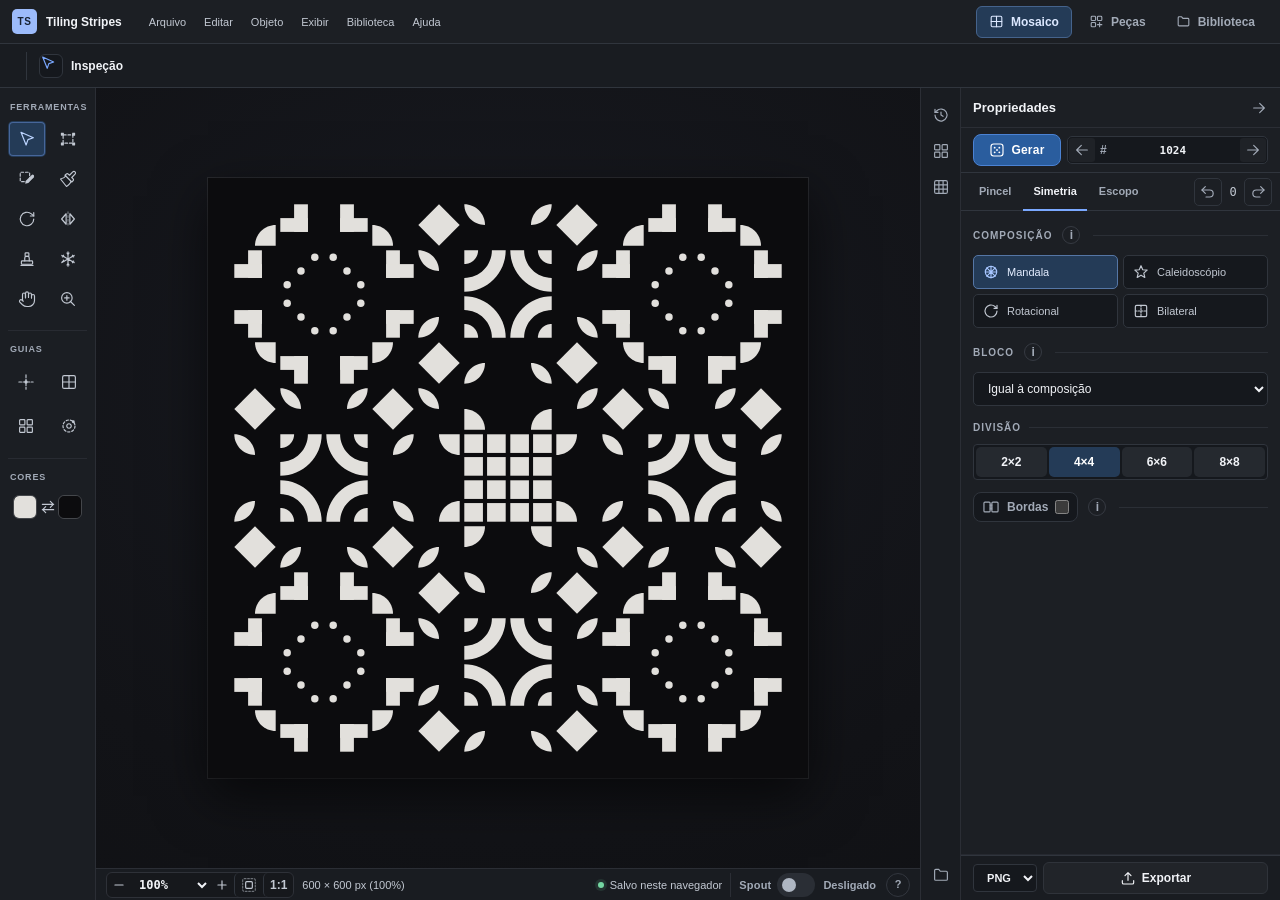
==== commit c41bb037: "fix(tiles): restaurar prancheta no modo pecas e unificar visual Illustrator" ====
--- a/index.html
+++ b/index.html
@@ -71,6 +71,8 @@
           <button type="button" role="menuitemcheckbox" class="menu-command" data-menu-action="guide" data-menu-target="ports" data-menu-mode="tiles"><span class="menu-check" aria-hidden="true">✓</span><span>Portas</span></button>
           <button type="button" role="menuitemcheckbox" class="menu-command" data-menu-action="guide" data-menu-target="margin" data-menu-mode="tiles"><span class="menu-check" aria-hidden="true">✓</span><span>Margem</span></button>
           <button type="button" role="menuitemcheckbox" class="menu-command" data-menu-action="guide" data-menu-target="snap" data-menu-mode="tiles"><span class="menu-check" aria-hidden="true">✓</span><span>Encaixar na grade</span></button>
+          <div class="menu-separator" role="separator"></div>
+          <button type="button" role="menuitem" class="menu-command" data-menu-action="click" data-menu-target="spoutToggle"><span>Saída Spout</span></button>
         </div>
       </div>
       <div class="app-menu-group">
@@ -214,8 +216,8 @@
         </div>
         <div class="bar-divider"></div>
         <div id="tilePreviewModeGroup" class="tile-preview-seg" role="group" aria-label="Modo de visualização da prancheta">
-          <button type="button" class="tile-prev-btn" data-tile-preview="single" aria-pressed="false" title="Célula Mestre 1×1 isolada">1×1</button>
-          <button type="button" class="tile-prev-btn active" data-tile-preview="neighbors_3x3" aria-pressed="true" title="Repetição 3×3 do mestre com a mesma orientação">3×3</button>
+          <button type="button" class="tile-prev-btn active" data-tile-preview="single" aria-pressed="true" title="Célula Mestre 1×1 isolada">1×1</button>
+          <button type="button" class="tile-prev-btn" data-tile-preview="neighbors_3x3" aria-pressed="false" title="Repetição 3×3 do mestre com a mesma orientação">3×3</button>
           <button type="button" class="tile-prev-btn icon-only" data-tile-preview="mandala_d4" aria-pressed="false" title="Espelhos" aria-label="Espelhos"><span class="icon-slot" data-icon-slot="symmetry"></span><span class="icon-label">Espelhos</span></button>
           <button type="button" class="tile-prev-btn icon-only" data-tile-preview="rotational_c4" aria-pressed="false" title="Giro C4" aria-label="Giro C4"><span class="icon-slot" data-icon-slot="rotate"></span><span class="icon-label">Giro C4</span></button>
         </div>
@@ -607,7 +609,7 @@
                 </div>
                 <div class="document-fields">
                   <div class="document-field" title="Largura da Prancheta (px)">
-                    <label class="document-field-label" for="canvasW">Larg.</label>
+                    <label class="document-field-label" for="canvasW">W</label>
                     <input type="number" id="canvasW" aria-label="Largura da prancheta em pixels" value="600" min="100" max="4096" step="50">
                     <span class="document-field-unit" aria-hidden="true">px</span>
                     <div class="chip-steppers">
@@ -618,7 +620,7 @@
                     </div>
                   </div>
                   <div class="document-field" title="Altura da Prancheta (px)">
-                    <label class="document-field-label" for="canvasH">Alt.</label>
+                    <label class="document-field-label" for="canvasH">H</label>
                     <input type="number" id="canvasH" aria-label="Altura da prancheta em pixels" value="600" min="100" max="4096" step="50">
                     <span class="document-field-unit" aria-hidden="true">px</span>
                     <div class="chip-steppers">
@@ -643,7 +645,7 @@
                 </div>
                 <div class="document-fields">
                   <div class="document-field" title="Linhas de Blocos (Rows)">
-                    <label class="document-field-label" for="gridRows">Lin.</label>
+                    <label class="document-field-label" for="gridRows">R</label>
                     <input type="number" id="gridRows" aria-label="Linhas da grade em blocos" value="3" min="1" max="32" step="1">
                     <div class="chip-steppers">
                       <button type="button" class="step-btn" data-step-target="gridRows" data-step-dir="1" tabindex="-1"
@@ -653,7 +655,7 @@
                     </div>
                   </div>
                   <div class="document-field" title="Colunas de Blocos (Cols)">
-                    <label class="document-field-label" for="gridCols">Col.</label>
+                    <label class="document-field-label" for="gridCols">C</label>
                     <input type="number" id="gridCols" aria-label="Colunas da grade em blocos" value="3" min="1" max="32" step="1">
                     <div class="chip-steppers">
                       <button type="button" class="step-btn" data-step-target="gridCols" data-step-dir="1" tabindex="-1"
@@ -665,7 +667,7 @@
                 </div>
                 <div class="document-fields document-fields-secondary">
                   <div class="document-field" title="Margem Externa da Prancheta (px)">
-                    <label class="document-field-label" for="gridMargin">Marg.</label>
+                    <label class="document-field-label" for="gridMargin">M</label>
                     <input type="number" id="gridMargin" aria-label="Margem externa em pixels" value="24" min="0" max="500" step="4">
                     <span class="document-field-unit" aria-hidden="true">px</span>
                     <div class="chip-steppers">
@@ -676,7 +678,7 @@
                     </div>
                   </div>
                   <div class="document-field" title="Espaçamento Interno dos Azulejos (%)">
-                    <label class="document-field-label" for="paddingInput">Esp.</label>
+                    <label class="document-field-label" for="paddingInput">P</label>
                     <input type="number" id="paddingInput" aria-label="Espaçamento interno em porcentagem" min="0" max="25" step="1" value="5">
                     <span class="document-field-unit" aria-hidden="true">%</span>
                     <div class="chip-steppers">
@@ -730,6 +732,7 @@
           <section id="panelSymmetryGroup" class="dock-properties-group">
             <div class="dock-subtabs">
               <div id="propertiesTabs" class="dock-subtabs-list" role="tablist" aria-label="Painéis de estrutura e escopo">
+                <button type="button" id="propsTabBrush" class="dock-subtab" role="tab" aria-selected="false" aria-controls="panel-edit-brush" tabindex="-1" title="Pincel e catálogo de peças">Pincel</button>
                 <button type="button" id="propsTabSymmetry" class="dock-subtab active" role="tab" aria-selected="true" aria-controls="panel-symmetry" tabindex="0" title="Simetria &amp; Estrutura">Simetria</button>
                 <button type="button" id="propsTabScope" class="dock-subtab" role="tab" aria-selected="false" aria-controls="panel-edit-scope" tabindex="-1" title="Escopo de edição">Escopo</button>
               </div>
--- a/core/ui_workspace_refinement.css
+++ b/core/ui_workspace_refinement.css
@@ -69,7 +69,21 @@
 #left-toolbar .tools-grid-2col { grid-template-columns: repeat(2, minmax(0, 1fr)); gap: 4px; }
 #left-toolbar .tools-grid-2col > button { height: 36px; min-height: 36px; border-radius: 5px; }
 #left-toolbar .vec-snap-row { gap: 4px; }
-#left-toolbar .vec-snap-row > button, #left-toolbar .subtile-grid-select { height: 36px; min-height: 36px; }
+#left-toolbar .vec-snap-row > button { height: 36px; min-height: 36px; }
+#left-toolbar .subtile-grid-select {
+  height: 36px;
+  min-height: 36px;
+  appearance: none;
+  -webkit-appearance: none;
+  text-align: center;
+  font-size: 11px;
+  padding: 0;
+  cursor: pointer;
+  background: #20242b;
+  border: 1px solid var(--border-subtle);
+  border-radius: 5px;
+  color: var(--text-primary);
+}
 #left-toolbar .sidebar-color-row { display: grid; grid-template-columns: 27px 18px 27px; gap: 0; justify-content: center; }
 #left-toolbar .sidebar-color-chip { width: 27px; min-width: 27px; flex: 0 0 27px; }
 #left-toolbar .sidebar-color-swap-btn { width: 18px; min-width: 18px; flex: 0 0 18px; }
@@ -78,23 +92,176 @@
 
 #workspace-body { position: relative; }
 #canvas-stage { background: #131519; }
+body[data-studio-mode="tiles"] #canvas-stage {
+  box-shadow: none !important;
+  background: transparent !important;
+}
 #utility-rail { width: 40px; flex: 0 0 40px; padding-inline: 4px; background: #191c21; }
 #right-dock { background: var(--bg-panel); }
 #dock-header { background: var(--bg-panel); min-height: 40px; }
 body.right-dock-collapsed .dock-toggle-icon { transform: none; }
-#dock-generator { padding: 12px; gap: 8px; border-bottom: 1px solid var(--border-subtle); }
-#dock-generator .sidebar-gen-btn { min-height: 36px; font-size: 12px; border-radius: 6px; }
-#dock-generator .sidebar-seed-chip { min-height: 34px; }
-#dock-export { padding: 10px 12px; gap: 8px; background: #191c21; }
-#dock-export > :is(button, select) { min-height: 34px; }
-.dock-subtabs { height: 40px; padding-inline: 10px; background: transparent; }
-.dock-subtab { height: 40px; font-size: 12px; }
-.dock-subtab.active { background: transparent; }
+#dock-generator {
+  padding: 6px 12px;
+  gap: 6px;
+  display: flex;
+  align-items: center;
+  border-bottom: 1px solid var(--border-subtle);
+  background: var(--bg-panel);
+  min-height: 38px;
+}
+#dock-generator .sidebar-gen-btn {
+  min-height: 28px;
+  height: 28px;
+  padding: 0 10px;
+  font-size: 11px;
+  font-weight: 600;
+  border-radius: 5px;
+  display: inline-flex;
+  align-items: center;
+  gap: 5px;
+  background: var(--accent-blue);
+  color: #fff;
+  border: 1px solid transparent;
+}
+#dock-generator .sidebar-gen-btn:hover { background: #3a75c4; }
+#dock-generator .sidebar-seed-row {
+  display: flex;
+  align-items: center;
+  gap: 1px;
+  margin-left: auto;
+  background: var(--bg-control);
+  border: 1px solid var(--border-subtle);
+  border-radius: 5px;
+  padding: 1px;
+}
+#dock-generator .sidebar-seed-nav-btn {
+  width: 24px;
+  height: 24px;
+  min-height: 24px;
+  padding: 0;
+  border-radius: 3px;
+  background: transparent;
+  border: 0;
+  color: var(--text-muted);
+}
+#dock-generator .sidebar-seed-chip {
+  min-height: 24px;
+  height: 24px;
+  padding: 0 4px;
+  background: transparent;
+  border: 0;
+  display: flex;
+  align-items: center;
+  gap: 2px;
+}
+#dock-generator #seedInput {
+  width: 48px;
+  height: 22px;
+  border: 0;
+  background: transparent;
+  text-align: center;
+  font-size: 11px;
+  font-family: monospace;
+  font-weight: 600;
+  color: var(--text-primary);
+  padding: 0;
+}
+#dock-export {
+  padding: 6px 12px;
+  gap: 6px;
+  display: flex;
+  align-items: center;
+  border-top: 1px solid var(--border-subtle);
+  background: #191c21;
+  min-height: 38px;
+}
+#dock-export .sidebar-export-select {
+  height: 28px;
+  min-height: 28px;
+  font-size: 11px;
+  padding: 0 8px;
+  border-radius: 4px;
+  border: 1px solid var(--border-subtle);
+  background: var(--bg-control);
+  color: var(--text-primary);
+}
+#dock-export .sidebar-export-btn {
+  height: 28px;
+  min-height: 28px;
+  padding: 0 10px;
+  font-size: 11px;
+  font-weight: 600;
+  border-radius: 4px;
+  display: inline-flex;
+  align-items: center;
+  gap: 5px;
+  background: var(--bg-control);
+  border: 1px solid var(--border-subtle);
+  color: var(--text-primary);
+  margin-left: auto;
+}
+.dock-subtabs {
+  height: 38px;
+  min-height: 38px;
+  padding-inline: 8px;
+  background: var(--bg-panel);
+  border-bottom: 1px solid var(--border-subtle);
+}
+.dock-subtab {
+  height: 38px;
+  font-size: 11px;
+  font-weight: 550;
+  color: var(--text-muted);
+  border-bottom: 2px solid transparent;
+  padding: 0 10px;
+}
+.dock-subtab.active {
+  background: transparent;
+  color: var(--text-primary);
+  font-weight: 600;
+  border-bottom-color: var(--accent-blue);
+}
 .panel-header { min-height: 36px; font-size: 10px; letter-spacing: .07em; border-bottom: 1px solid var(--border-subtle); }
 .panel-body { overscroll-behavior: contain; }
 
 /* Name the decisions that shape the whole composition. */
-#dock-workspace-generate > #panelSymmetryGroup { flex: 0 1 auto; max-height: 56%; }
+#dock-workspace-generate {
+  display: flex;
+  flex-direction: column;
+  flex: 1 1 0;
+  min-height: 0;
+  height: 100%;
+  overflow: hidden;
+}
+#dock-workspace-generate > #panelSymmetryGroup {
+  display: flex;
+  flex-direction: column;
+  flex: 1 1 0;
+  min-height: 0;
+  height: 100%;
+  max-height: none;
+}
+#dock-workspace-generate > #panelSymmetryGroup.is-brush-active {
+  flex: 0 0 auto !important;
+  max-height: 38px !important;
+  height: 38px !important;
+}
+#dock-workspace-generate > #panelSymmetryGroup.is-brush-active > .dock-panel {
+  display: none !important;
+}
+#dock-workspace-generate > #panelSymmetryGroup:not(.is-brush-active) ~ #panel-edit-brush {
+  display: none !important;
+}
+#dock-workspace-generate > #panel-edit-brush {
+  display: flex !important;
+  flex-direction: column !important;
+  flex: 1 1 0 !important;
+  min-height: 0 !important;
+  height: calc(100% - 38px) !important;
+}
+#dock-workspace-generate > #panel-edit-brush.hidden {
+  display: none !important;
+}
 #panelSymmetryBody { padding: 10px 12px 14px; gap: 10px; }
 #panel-symmetry .prop-section { gap: 6px; }
 #panel-symmetry .prop-label-row { min-height: 22px; }
@@ -116,19 +283,114 @@
 .edge-match-section .prop-label-row { margin: 0; }
 
 /* Brush preview and palette keep independent, usable areas. */
-#panelEditBrushBody { gap: 10px; padding: 12px; }
-#panel-edit-brush #panelEditBrushBody { overflow: hidden; }
-#panel-edit-brush .active-brush-card { padding: 8px; gap: 10px; border-radius: 6px; box-shadow: none; }
-#panel-edit-brush .supertile-canvas-box { width: 96px; height: 96px; border: 1px solid #4b658d; border-radius: 4px; }
-#panel-edit-brush .active-brush-controls { gap: 6px; }
-#panel-edit-brush .active-brush-title-row { gap: 4px; }
-#panel-edit-brush .active-brush-name { font-size: 11px; }
-#panel-edit-brush .active-brush-d4-label { font-size: 9px; padding: 1px 3px; background: transparent; color: var(--text-muted); }
-#btnOpenBrushPreview { width: 24px; min-width: 24px; min-height: 24px; height: 24px; padding: 0; background: transparent; color: var(--text-secondary); }
-#panel-edit-brush :is(.d4-mini-grid, .supertile-builder-actions) { gap: 3px; }
-#panel-edit-brush :is(.d4-mini-grid, .supertile-builder-actions) > button { width: 30px; height: 30px; min-height: 30px; flex-basis: 30px; border-radius: 4px; }
-#panel-edit-brush #editBrushPaletteContainer { min-height: 64px; scrollbar-gutter: stable; }
-#editBrushSearchInput { height: 34px; font-size: 12px; }
+#panel-edit-brush #panelEditBrushBody {
+  display: flex;
+  flex-direction: column;
+  flex: 1 1 0;
+  min-height: 0;
+  height: 100%;
+  padding: 8px 12px;
+  gap: 8px;
+  overflow: hidden;
+}
+#panel-edit-brush .active-brush-card {
+  display: flex;
+  flex-direction: row;
+  align-items: center;
+  padding: 6px 8px;
+  gap: 8px;
+  border-radius: 6px;
+  border: 1px solid var(--border-subtle);
+  background: var(--bg-control);
+  box-shadow: none;
+  flex-shrink: 0;
+}
+#panel-edit-brush .supertile-canvas-box {
+  width: 44px;
+  height: 44px;
+  min-width: 44px;
+  flex: 0 0 44px;
+  border: 1px solid #4b658d;
+  border-radius: 4px;
+  overflow: hidden;
+  display: flex;
+  align-items: center;
+  justify-content: center;
+  background: #131519;
+}
+#panel-edit-brush #supertileBuilderCanvas {
+  width: 44px;
+  height: 44px;
+  display: block;
+}
+#panel-edit-brush .active-brush-controls {
+  flex: 1 1 auto;
+  min-width: 0;
+  display: flex;
+  flex-direction: column;
+  gap: 3px;
+}
+#panel-edit-brush .active-brush-title-row {
+  display: flex;
+  align-items: center;
+  gap: 4px;
+}
+#panel-edit-brush .active-brush-name {
+  font-size: 11px;
+  font-weight: 600;
+  white-space: nowrap;
+  overflow: hidden;
+  text-overflow: ellipsis;
+  flex: 1 1 auto;
+  color: var(--text-primary);
+}
+#panel-edit-brush .active-brush-d4-label {
+  font-size: 9px;
+  padding: 1px 4px;
+  border-radius: 3px;
+  background: #252b36;
+  color: var(--text-muted);
+  flex-shrink: 0;
+}
+#btnOpenBrushPreview {
+  width: 22px;
+  min-width: 22px;
+  min-height: 22px;
+  height: 22px;
+  padding: 0;
+  background: transparent;
+  color: var(--text-secondary);
+}
+#panel-edit-brush :is(.d4-mini-grid, .supertile-builder-actions) { gap: 3px; display: flex; }
+#panel-edit-brush :is(.d4-mini-grid, .supertile-builder-actions) > button {
+  width: 24px;
+  height: 24px;
+  min-height: 24px;
+  flex: 0 0 24px;
+  border-radius: 4px;
+  padding: 0;
+  border: 1px solid var(--border-subtle);
+  background: var(--bg-control);
+}
+#editBrushSearchInput {
+  height: 30px;
+  min-height: 30px;
+  font-size: 11px;
+  padding: 0 8px;
+  border-radius: 4px;
+  border: 1px solid var(--border-subtle);
+  background: var(--bg-control);
+  flex-shrink: 0;
+}
+#panel-edit-brush #editBrushPaletteContainer {
+  flex: 1 1 0;
+  min-height: 0;
+  height: 100%;
+  max-height: none;
+  overflow-y: auto;
+  scrollbar-gutter: stable;
+  padding-right: 2px;
+}
 #panel-edit-brush .family-swatch-card { background: transparent; border-color: var(--border-subtle); border-radius: 5px; }
 .rail-flyout { border-radius: 7px; border-color: var(--border-strong); }
 .rail-flyout .panel-header { min-height: 40px; }
@@ -204,8 +466,8 @@
   #left-toolbar { gap: 8px; padding-block: 8px; }
   #left-toolbar .tools-grid-2col > button { min-height: 30px; height: 30px; }
   #left-toolbar .sidebar-section { gap: 4px; }
-  #dock-workspace-generate > #panelSymmetryGroup { max-height: 53%; }
-  #panel-edit-brush .supertile-canvas-box { width: 72px; height: 72px; }
+  /* removed 53% constraint */
+  /* responsive canvas */
   #panelEditBrushBody { padding: 8px 12px; }
 }
 @media (prefers-reduced-motion: reduce) {
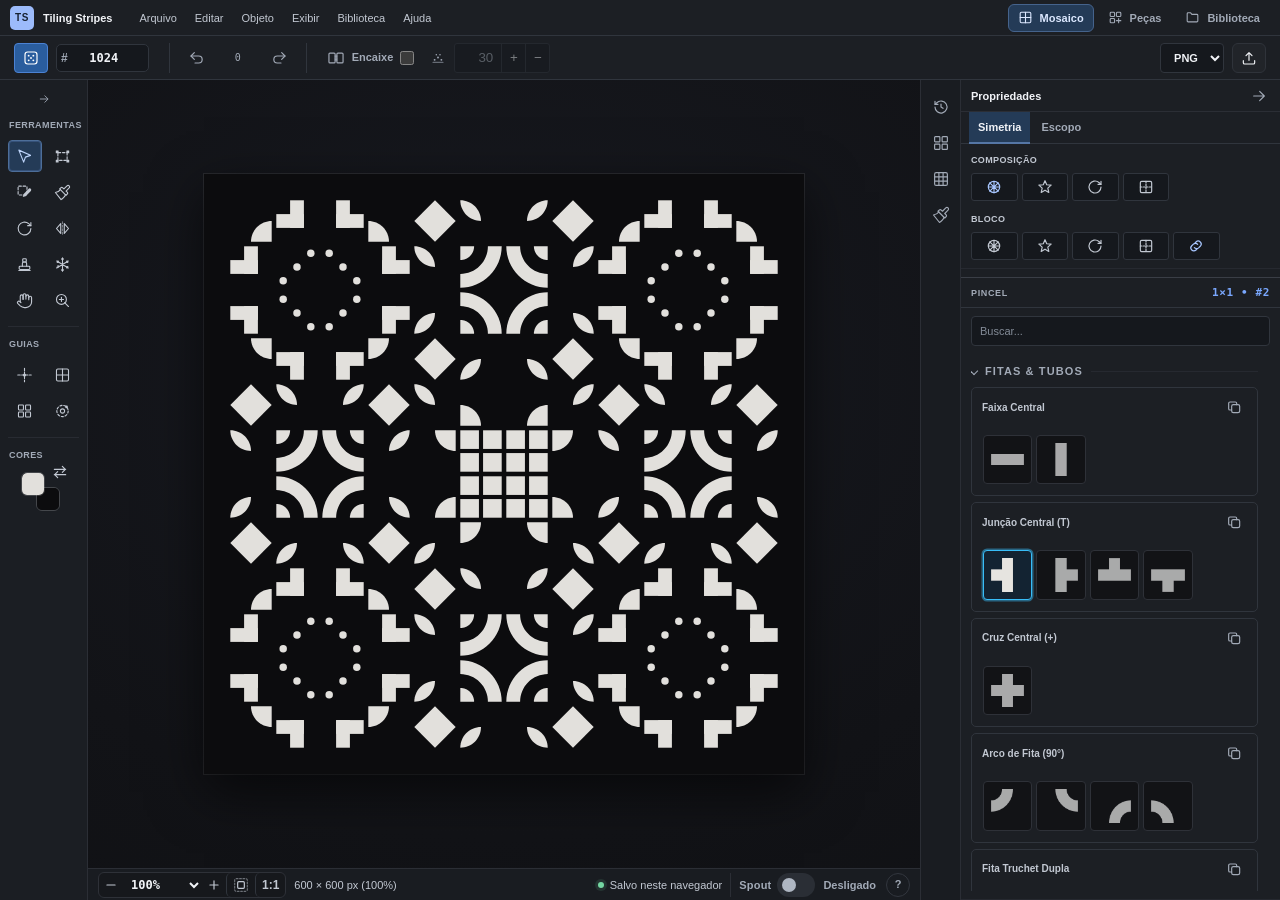
==== commit df08af81: "feat(ui): consolidar novo design visual e ergonomia profissional do estudio" ====
--- a/index.html
+++ b/index.html
@@ -7,9 +7,11 @@
   <meta name="color-scheme" content="dark">
   <title>Tiling Stripes Studio — Mosaic Generator</title>
   <link rel="stylesheet" type="text/css" href="style.css">
-  <link rel="stylesheet" href="core/ui_workspace_refinement.css">
-  <link rel="stylesheet" href="core/ui_pieces_refinement.css">
-  <link rel="stylesheet" href="core/ui_library_refinement.css">
+  <link rel="stylesheet" href="core/ui_workspace_refinement.css?v=20261030-panels">
+  <link rel="stylesheet" href="core/ui_pieces_refinement.css?v=20261030-panels">
+  <link rel="stylesheet" href="core/ui_library_refinement.css?v=20261030-panels">
+  <link rel="stylesheet" href="core/ui_compact_workspace.css?v=20261030-panels">
+  <link rel="stylesheet" href="core/ui_toolbar_refinement.css?v=20261030-panels">
   <script src="libraries/p5.min.js"></script>
   <script src="libraries/simple-svg.js"></script>
   <script src="libraries/paper-core.min.js"></script>
@@ -127,21 +129,7 @@
       </div>
 
       <!-- Pincel / Carimbo: brush size, snap and the expanded editor -->
-      <div id="ctxPaint" class="bar-group top-context-group mosaic-mode-only hidden" aria-label="Opções do Pincel e do Carimbo">
-        <div class="brush-size-display-row" id="brushSizeControl">
-          <button type="button" id="btnBrushSizeDec" class="brush-step-btn" aria-label="Diminuir tamanho do pincel" title="Diminuir (− ou roda para baixo)"><span class="icon-slot" data-icon-slot="minus" data-icon-size="12"></span></button>
-          <div class="brush-size-badge" id="brushSizeDisplayBadge" role="status" aria-live="polite" aria-atomic="true">
-            <span class="brush-size-val" id="brushSizeValueText">1×1</span>
-            <span class="brush-size-sub" id="brushSizeSubText">peças</span>
-          </div>
-          <button type="button" id="btnBrushSizeInc" class="brush-step-btn" aria-label="Aumentar tamanho do pincel" title="Aumentar (+ ou roda para cima)"><span class="icon-slot" data-icon-slot="plus" data-icon-size="12"></span></button>
-          <div class="brush-snap-row" id="brushSnapRow">
-            <button type="button" class="brush-snap-toggle-btn icon-only" id="btnToggleBrushSnap" title="Encaixar" aria-label="Encaixar"><span class="icon-slot" data-icon-slot="snap"></span><span class="icon-label"><span class="snap-label">Encaixe nos blocos:</span>
-              <span class="snap-status" id="brushSnapStatusText">Desativado</span></span></button>
-          </div>
-        </div>
-        <button type="button" id="btnExpandBrushEditor" class="bar-action-btn icon-only" aria-haspopup="dialog" aria-controls="brushEditorDialog" title="Ampliar" aria-label="Ampliar"><span class="icon-slot" data-icon-slot="expand"></span><span class="icon-label">Ampliar editor</span></button>
-      </div>
+
 
       <!-- Seleção de região (Carimbo em modo mover) -->
       <section class="selection-summary hidden" id="selectionSummary" aria-label="Seleção">
@@ -202,7 +190,7 @@
         <div class="tool-size-snap top-size-snap" id="freezeSizeControl">
           <button type="button" class="seg-btn icon-only" data-freeze-size="block" aria-pressed="false" title="Bloco" aria-label="Bloco"><span class="icon-slot" data-icon-slot="blocks"></span><span class="icon-label">Ajustar ao bloco</span></button>
         </div>
-        <button type="button" id="btnFreezeClearSelection" class="bar-action-btn icon-only" disabled title="Limpar preservações" aria-label="Limpar preservações"><span class="icon-slot" data-icon-slot="unlock"></span><span class="icon-label">Descongelar tudo</span></button>
+        <button type="button" id="btnFreezeClearSelection" class="bar-action-btn icon-only" disabled title="Limpar preservações" aria-label="Limpar preservações"><span class="icon-slot" data-icon-slot="trash"></span><span class="icon-label">Descongelar tudo</span></button>
       </div>
 
       <!-- Subtile Studio Contextual Top Strip (Visible only in data-studio-mode="tiles") -->
@@ -222,11 +210,57 @@
           <button type="button" class="tile-prev-btn icon-only" data-tile-preview="rotational_c4" aria-pressed="false" title="Giro C4" aria-label="Giro C4"><span class="icon-slot" data-icon-slot="rotate"></span><span class="icon-label">Giro C4</span></button>
         </div>
         <button type="button" id="btnTileClipToggle" class="bar-action-btn icon-only" aria-pressed="false" title="Recortar" aria-label="Recortar"><span class="icon-slot" data-icon-slot="clip"></span><span class="icon-label">Recortar</span></button>
-        <button type="button" id="btnTileTestInMosaic" class="bar-action-btn tile-paint-return-btn icon-only" title="Pintar" aria-label="Pintar"><span class="icon-slot" data-icon-slot="brush"></span><span class="icon-label">Pintar</span></button>
-      </div>
-
-      <div class="bar-spacer"></div>
-
+
+      </div>
+
+      <div class="top-piece-actions tiles-mode-only" aria-label="Seleção de formas"><button type="button" id="btnTileSelectAll" class="mini-btn icon-only" title="Todos" aria-label="Todos"><span class="icon-slot" data-icon-slot="all"></span><span class="icon-label">Todos</span></button><button type="button" id="btnTileDeselect" class="mini-btn icon-only" title="Limpar seleção" aria-label="Limpar seleção"><span class="icon-slot" data-icon-slot="none"></span><span class="icon-label">Limpar</span></button><div class="curve-tool-options" role="group" aria-label="Curvatura">
+              <select id="curveFraction" class="subtile-select" aria-label="Fração de curva" title="Fração do círculo">
+                <option value="0">Reta</option><option value="0.0625">1/16</option><option value="0.125">1/8</option><option value="0.16666666666666666">1/6</option><option value="0.25" selected>1/4</option><option value="0.5">1/2</option><option value="custom">Livre…</option>
+              </select>
+              <button type="button" id="btnCurveSide" class="mini-btn icon-only" aria-label="Inverter lado" title="Inverter lado (Shift)" aria-pressed="false"><span class="icon-slot" data-icon-slot="swap"></span><span class="icon-label">Inverter lado</span></button>
+              <button type="button" id="btnCurveCycle" class="mini-btn icon-only" aria-label="Ciclar frações" title="Ciclar frações a cada clique" aria-pressed="false"><span class="icon-slot" data-icon-slot="cycle"></span><span class="icon-label">Ciclar frações</span></button>
+              <input id="curveCustomFraction" class="subtile-text-input curve-custom hidden" type="text" inputmode="decimal" value="1/4" aria-label="Fração livre" title="Fração livre (ex.: 3/8)" autocomplete="off">
+            </div></div>
+      <div id="topPieceTransform" class="tiles-mode-only" aria-label="Alinhar e transformar formas"></div>
+<section id="topLayoutControls" class="mosaic-mode-only" aria-label="Divisão e encaixe"><div class="prop-section edge-match-section">
+                <div class="prop-label-row">
+                  <div class="prop-label-with-info">
+                    <label class="edge-match-toggle" for="toggleEdgeMatch" title="Encaixe por bordas">
+                      <span class="edge-match-icon" aria-hidden="true"><span class="icon-slot" data-icon-slot="edgeJoin" data-icon-size="18"></span></span>
+                      <span class="edge-match-title">Encaixe</span>
+                      <input type="checkbox" id="toggleEdgeMatch">
+                    </label>
+                    <button type="button" class="info-btn" data-info-topic="edge-match" aria-label="Saiba mais sobre encaixe por bordas" aria-haspopup="dialog" aria-controls="infoPopover" aria-expanded="false">i</button>
+                  </div>
+                </div>
+                <label class="edge-variability-control" for="edgeVariabilityInput" title="Variabilidade do encaixe">
+                  <span class="edge-variability-icon" aria-hidden="true"><span class="icon-slot" data-icon-slot="variability" data-icon-size="14"></span></span>
+                  <span class="edge-variability-title">Variedade</span>
+                  <input type="number" id="edgeVariabilityInput" min="0" max="100" step="5" value="30" aria-label="Variabilidade do encaixe">
+                  <button type="button" class="brush-field-step" data-brush-field="edgeVariabilityInput" data-brush-step="1" aria-label="Aumentar" title="Aumentar">+</button><button type="button" class="brush-field-step" data-brush-field="edgeVariabilityInput" data-brush-step="-1" aria-label="Diminuir" title="Diminuir">−</button><output id="edgeVariabilityValue" class="edge-variability-value" for="edgeVariabilityInput">30%</output>
+                </label>
+              </div></section>
+      <div class="top-document-actions mosaic-mode-only" aria-label="Ações do mosaico"><section id="dock-generator" class="dock-generator mosaic-mode-only" aria-label="Gerador e Semente">
+          <button type="button" id="btnRandomize" class="sidebar-gen-btn gen-primary-btn" title="Gerar mosaico (G)" aria-label="Gerar"><span class="icon-slot" data-icon-slot="dice"></span><span class="gen-btn-label">Gerar</span></button>
+          <div class="sidebar-seed-row" title="Navegação de Seeds">
+            <button type="button" id="btnPrevSeed" class="sidebar-seed-nav-btn" title="Geração Anterior (←)" aria-label="Geração Anterior" disabled><span class="icon-slot" data-icon-slot="left"></span></button>
+            <div class="sidebar-seed-chip" title="Semente atual">
+              <span class="sidebar-seed-hash">#</span>
+              <input type="number" id="seedInput" value="1024" step="1" aria-label="Número da Seed">
+            </div>
+            <button type="button" id="btnNextSeed" class="sidebar-seed-nav-btn" title="Próxima Geração (→)" aria-label="Próxima Geração" disabled><span class="icon-slot" data-icon-slot="right"></span></button>
+          </div>
+        </section><div class="edit-undo-bar">
+                <button type="button" id="btnEditUndo" class="edit-undo-btn" title="Desfazer Edição (Ctrl+Z)" disabled aria-label="Desfazer Edição (Ctrl+Z)"><span class="icon-slot" data-icon-slot="undo"></span></button>
+                <span id="editHistoryStepLabel" class="edit-step-label">0</span>
+                <button type="button" id="btnEditRedo" class="edit-undo-btn" title="Refazer Edição (Ctrl+Shift+Z)" disabled aria-label="Refazer Edição (Ctrl+Shift+Z)"><span class="icon-slot" data-icon-slot="redo"></span></button>
+              </div><section id="dock-export" class="dock-export mosaic-mode-only" aria-label="Exportar Mosaico">
+          <select id="exportFormatSelect" class="sidebar-export-select" title="Formato de exportação" aria-label="Formato de Exportação">
+            <option value="png" selected>PNG</option>
+            <option value="svg">SVG</option>
+          </select>
+          <button type="button" id="btnExport" class="sidebar-export-btn" title="Exportar" aria-label="Exportar"><span class="icon-slot" data-icon-slot="export"></span><span class="icon-label"><span>Exportar</span></span></button>
+        </section></div>
     </header>
 
     <!-- Floating Seed History Popover (Retained for backwards compatibility) -->
@@ -304,7 +338,7 @@
           </label>
           <label class="subtile-radio-row">
             <input type="radio" name="subtileImportMode" value="replace">
-            <span><strong>Substituir</strong> — usa apenas os subtiles customizados do arquivo (mantendo os 31 padrão)</span>
+            <span><strong>Substituir</strong> — substitui apenas suas peças autorais. As peças padrão do aplicativo são mantidas.</span>
           </label>
           <div id="subtileImportConflictRow" class="subtile-conflict-row">
             <label for="subtileImportConflictSelect">Se um ID customizado já existir:</label>
@@ -449,7 +483,7 @@
             <div class="vec-snap-row">
               <button type="button" id="btnTileSnapToggle" class="subtile-rail-btn active icon-only" aria-pressed="true" title="Encaixar" aria-label="Encaixar"><span class="icon-slot" data-icon-slot="snap"></span><span class="icon-label"><span>Encaixe</span></span></button>
               <select id="tileGridDivSelect" class="subtile-grid-select" title="Subdivisão da Grade Magnética" aria-label="Subdivisão da Grade Magnética">
-                <option value="0">Off</option>
+                <option value="0">Livre</option><option value="1">1/1</option>
                 <option value="2">1/2</option>
                 <option value="3">1/3</option>
                 <option value="4">1/4</option>
@@ -542,6 +576,7 @@
 
         <button type="button" id="railTogglePieces" class="rail-utility-btn" title="Peças permitidas" aria-label="Peças permitidas" aria-expanded="false" aria-controls="railFlyoutPieces"><span class="icon-slot" data-icon-slot="pieces" data-icon-size="18"></span></button>
         <button type="button" id="railToggleDocument" class="rail-utility-btn" title="Documento: Prancheta &amp; Grade" aria-label="Documento" aria-expanded="false" aria-controls="railFlyoutDocument"><span class="icon-slot" data-icon-slot="grid" data-icon-size="18"></span></button>
+        <button type="button" id="railToggleBrush" class="rail-utility-btn" title="Construtor de pincéis" aria-label="Construtor de pincéis" aria-expanded="false" aria-controls="railFlyoutBrush"><span class="icon-slot" data-icon-slot="brush" data-icon-size="18"></span></button>
 
         <div id="railFlyoutPieces" class="rail-flyout hidden" role="region" aria-label="Peças permitidas">
           <!-- PANEL 2: SWATCHES / TILE LIBRARY -->
@@ -665,7 +700,16 @@
                     </div>
                   </div>
                 </div>
-                <div class="document-fields document-fields-secondary">
+                <div class="document-field subdivision-field" title="Peças por lado do bloco"><label for="subdivisionInput">Divisão</label><input id="subdivisionInput" type="number" min="2" max="8" step="2" value="4" aria-label="Peças por lado do bloco"><button type="button" class="brush-field-step" data-brush-field="subdivisionInput" data-brush-step="1" aria-label="Aumentar" title="Aumentar">+</button><button type="button" class="brush-field-step" data-brush-field="subdivisionInput" data-brush-step="-1" aria-label="Diminuir" title="Diminuir">−</button></div><div hidden><div class="segmented-control" id="subdivisionControl">
+                  <button type="button" class="seg-btn" data-sub="1"
+                    title="Bloco com 2×2 peças (1×1 por quadrante)">2×2</button>
+                  <button type="button" class="seg-btn active" data-sub="2"
+                    title="Bloco com 4×4 peças (2×2 por quadrante)">4×4</button>
+                  <button type="button" class="seg-btn" data-sub="3"
+                    title="Bloco com 6×6 peças (3×3 por quadrante)">6×6</button>
+                  <button type="button" class="seg-btn" data-sub="4"
+                    title="Bloco com 8×8 peças (4×4 por quadrante)">8×8</button>
+                </div></div><div class="document-fields document-fields-secondary">
                   <div class="document-field" title="Margem Externa da Prancheta (px)">
                     <label class="document-field-label" for="gridMargin">M</label>
                     <input type="number" id="gridMargin" aria-label="Margem externa em pixels" value="24" min="0" max="500" step="4">
@@ -693,6 +737,62 @@
 
         </div>
 
+        <div id="railFlyoutBrush" class="rail-flyout hidden" role="region" aria-label="Construtor de pincéis">
+          <section id="panel-brush-builder" class="dock-panel">
+            <header class="panel-header"><div class="panel-title-wrap"><span class="icon-slot" data-icon-slot="brush" data-icon-size="14"></span><span>Pincel</span></div><button type="button" class="mini-btn flyout-close" data-close-flyout="railToggleBrush" title="Fechar construtor de pincéis" aria-label="Fechar construtor de pincéis"><span class="icon-slot" data-icon-slot="close"></span></button></header>
+            <div class="panel-body"><div id="ctxPaint" class="bar-group top-context-group mosaic-mode-only" aria-label="Opções do Pincel e do Carimbo">
+        <div class="brush-size-display-row" id="brushSizeControl">
+          <div class="top-pattern-fields">
+            <label class="top-pattern-field" title="Linhas do pincel"><span>R</span><input id="topBrushRows" type="number" min="1" step="1" value="1" aria-label="Linhas do pincel"><button type="button" class="brush-field-step" data-brush-step="1" data-brush-field="topBrushRows" title="Aumentar linhas" aria-label="Aumentar linhas">+</button><button type="button" class="brush-field-step" data-brush-step="-1" data-brush-field="topBrushRows" title="Diminuir linhas" aria-label="Diminuir linhas">−</button></label>
+            <label class="top-pattern-field" title="Colunas do pincel"><span>C</span><input id="topBrushCols" type="number" min="1" step="1" value="1" aria-label="Colunas do pincel"><button type="button" class="brush-field-step" data-brush-step="1" data-brush-field="topBrushCols" title="Aumentar colunas" aria-label="Aumentar colunas">+</button><button type="button" class="brush-field-step" data-brush-step="-1" data-brush-field="topBrushCols" title="Diminuir colunas" aria-label="Diminuir colunas">−</button></label>
+          </div>
+          <button type="button" id="btnBrushSizeDec" class="brush-step-btn" aria-label="Diminuir tamanho do pincel" title="Diminuir (− ou roda para baixo)"><span class="icon-slot" data-icon-slot="minus" data-icon-size="12"></span></button>
+          <div class="brush-size-badge" id="brushSizeDisplayBadge" role="status" aria-live="polite" aria-atomic="true">
+            <span class="brush-size-val" id="brushSizeValueText">1×1</span>
+            <span class="brush-size-sub" id="brushSizeSubText">peças</span>
+          </div>
+          <button type="button" id="btnBrushSizeInc" class="brush-step-btn" aria-label="Aumentar tamanho do pincel" title="Aumentar (+ ou roda para cima)"><span class="icon-slot" data-icon-slot="plus" data-icon-size="12"></span></button>
+          <div class="brush-snap-row" id="brushSnapRow">
+            <button type="button" class="brush-snap-toggle-btn icon-only" id="btnToggleBrushSnap" title="Encaixar" aria-label="Encaixar"><span class="icon-slot" data-icon-slot="snap"></span><span class="icon-label"><span class="snap-label">Encaixe nos blocos:</span>
+              <span class="snap-status" id="brushSnapStatusText">Desativado</span></span></button>
+          </div>
+        </div>
+        <button type="button" id="btnExpandBrushEditor" class="bar-action-btn icon-only hidden" aria-haspopup="dialog" aria-controls="brushEditorDialog" title="Ampliar" aria-label="Ampliar"><span class="icon-slot" data-icon-slot="expand"></span><span class="icon-label">Ampliar editor</span></button>
+<div id="topBrushBuilder" class="active-brush-card supertile-builder-card">
+                <div class="supertile-canvas-box"
+                  title="Clique ou arraste para pintar • Clique direito gira • Alt amostra a célula">
+                  <canvas id="supertileBuilderCanvas" width="224" height="224" tabindex="0" aria-label="Grade do pincel: clique para pintar, botão direito para girar e Alt para amostrar uma célula"></canvas>
+                </div>
+                <div class="active-brush-controls">
+                  <div class="active-brush-title-row">
+                    <span class="active-brush-name" id="activeBrushTileName">#2 • 1 Diagonal</span>
+                    <span class="active-brush-d4-label" id="activeBrushD4Label">0° ↑</span>
+                    <button type="button" id="btnOpenBrushPreview" class="mini-btn icon-only" title="Ampliar editor do pincel" aria-label="Ampliar editor do pincel" aria-haspopup="dialog" aria-controls="brushEditorDialog"><span class="icon-slot" data-icon-slot="expand"></span><span class="icon-label">Ampliar</span></button>
+                  </div>
+                  <div class="d4-mini-grid">
+                    <button type="button" id="btnBrushRot90" class="d4-mini-btn icon-only"
+                      title="Girar 90°" aria-label="Girar 90°"><span class="icon-slot" data-icon-slot="rotate"></span><span class="icon-label">Girar 90°</span></button>
+                    <button type="button" id="btnBrushFlipX" class="d4-mini-btn icon-only" title="Espelhar H" aria-label="Espelhar H"><span class="icon-slot" data-icon-slot="flipX"></span><span class="icon-label">⇄
+                      Flip X</span></button>
+                    <button type="button" id="btnBrushFlipY" class="d4-mini-btn icon-only" title="Espelhar V" aria-label="Espelhar V"><span class="icon-slot" data-icon-slot="flipY"></span><span class="icon-label">⇅
+                      Flip Y</span></button>
+                    <button type="button" id="btnBrushResetD4" class="d4-mini-btn icon-only"
+                      title="Restaurar giro" aria-label="Restaurar giro"><span class="icon-slot" data-icon-slot="reset"></span><span class="icon-label">0°</span></button>
+                  </div>
+                  <div id="supertileBuilderActions" class="supertile-builder-actions hidden">
+                    <button type="button" id="btnSupertileFillAll" class="mini-btn icon-only"
+                      title="Preencher" aria-label="Preencher"><span class="icon-slot" data-icon-slot="fill"></span><span class="icon-label">Preencher</span></button>
+                    <button type="button" id="btnSupertileSymmetrize" class="mini-btn icon-only"
+                      title="Simetria" aria-label="Simetria"><span class="icon-slot" data-icon-slot="symmetry"></span><span class="icon-label">Simetria</span></button>
+                    <button type="button" id="btnSupertileCapture" class="mini-btn accent icon-only hidden" aria-hidden="true" tabindex="-1"
+                      title="Capturar" aria-label="Capturar"><span class="icon-slot" data-icon-slot="capture"></span><span class="icon-label">Capturar</span></button>
+                  </div>
+                </div>
+              </div>
+      </div></div>
+          </section>
+        </div>
+
         <div class="utility-rail-spacer" aria-hidden="true"></div>
 
         <button type="button" id="railOpenLibrary" class="rail-utility-btn" title="Biblioteca" aria-label="Abrir Biblioteca"><span class="icon-slot" data-icon-slot="folder" data-icon-size="18"></span></button>
@@ -709,17 +809,7 @@
         </header>
 
         <!-- Gerador & Semente: comando de documento, sempre visível no modo mosaico -->
-        <section id="dock-generator" class="dock-generator mosaic-mode-only" aria-label="Gerador e Semente">
-          <button type="button" id="btnRandomize" class="sidebar-gen-btn gen-primary-btn" title="Gerar mosaico (G)" aria-label="Gerar"><span class="icon-slot" data-icon-slot="dice"></span><span class="gen-btn-label">Gerar</span></button>
-          <div class="sidebar-seed-row" title="Navegação de Seeds">
-            <button type="button" id="btnPrevSeed" class="sidebar-seed-nav-btn" title="Geração Anterior (←)" aria-label="Geração Anterior" disabled><span class="icon-slot" data-icon-slot="left"></span></button>
-            <div class="sidebar-seed-chip" title="Semente atual">
-              <span class="sidebar-seed-hash">#</span>
-              <input type="number" id="seedInput" value="1024" step="1" aria-label="Número da Seed">
-            </div>
-            <button type="button" id="btnNextSeed" class="sidebar-seed-nav-btn" title="Próxima Geração (→)" aria-label="Próxima Geração" disabled><span class="icon-slot" data-icon-slot="right"></span></button>
-          </div>
-        </section>
+
 
         <!-- ================================================================
              DOCK ESTÁTICO (Simetria e Pincel empilhados)
@@ -732,15 +822,10 @@
           <section id="panelSymmetryGroup" class="dock-properties-group">
             <div class="dock-subtabs">
               <div id="propertiesTabs" class="dock-subtabs-list" role="tablist" aria-label="Painéis de estrutura e escopo">
-                <button type="button" id="propsTabBrush" class="dock-subtab" role="tab" aria-selected="false" aria-controls="panel-edit-brush" tabindex="-1" title="Pincel e catálogo de peças">Pincel</button>
                 <button type="button" id="propsTabSymmetry" class="dock-subtab active" role="tab" aria-selected="true" aria-controls="panel-symmetry" tabindex="0" title="Simetria &amp; Estrutura">Simetria</button>
                 <button type="button" id="propsTabScope" class="dock-subtab" role="tab" aria-selected="false" aria-controls="panel-edit-scope" tabindex="-1" title="Escopo de edição">Escopo</button>
               </div>
-              <div class="edit-undo-bar">
-                <button type="button" id="btnEditUndo" class="edit-undo-btn" title="Desfazer Edição (Ctrl+Z)" disabled aria-label="Desfazer Edição (Ctrl+Z)"><span class="icon-slot" data-icon-slot="undo"></span></button>
-                <span id="editHistoryStepLabel" class="edit-step-label">0</span>
-                <button type="button" id="btnEditRedo" class="edit-undo-btn" title="Refazer Edição (Ctrl+Shift+Z)" disabled aria-label="Refazer Edição (Ctrl+Shift+Z)"><span class="icon-slot" data-icon-slot="redo"></span></button>
-              </div>
+
             </div>
           <section class="dock-panel" id="panel-symmetry" role="tabpanel" aria-labelledby="propsTabSymmetry">
             <div class="panel-body" id="panelSymmetryBody">
@@ -774,14 +859,14 @@
                   </div>
                   <span id="blockSymmetryBadge" class="prop-badge secondary hidden">Igual à Grade</span>
                 </div>
-                <select id="blockSymmetrySelect" class="subtile-select" title="Simetria interna do bloco">
+                <select id="blockSymmetrySelect" class="subtile-select hidden" title="Simetria interna do bloco">
                   <option value="sync">Igual à composição</option>
                   <option value="mandala_d4">Mandala</option>
                   <option value="kaleidoscope">Caleidoscópio</option>
                   <option value="rotational_c4">Rotacional</option>
                   <option value="bilateral_d2">Bilateral</option>
                 </select>
-                <div id="blockSymmetryGrid" class="block-sym-pill-grid hidden" aria-hidden="true">
+                <div id="blockSymmetryGrid" class="block-sym-pill-grid">
                   <!-- Populated by JS -->
                 </div>
                 <div id="blockSymmetryDesc" class="prop-sub-hint hidden"></div>
@@ -791,43 +876,8 @@
                 </div>
               </div>
 
-              <!-- STEP 3: Block Subdivision & Aesthetics -->
-              <div class="prop-section">
-                <div class="prop-label-row">
-                  <label class="prop-label" title="Peças por bloco">Divisão</label>
-                  <span id="subdivisionSummary" class="prop-badge secondary hidden">Bloco 4×4</span>
-                </div>
-                <div class="segmented-control" id="subdivisionControl">
-                  <button type="button" class="seg-btn" data-sub="1"
-                    title="Bloco com 2×2 peças (1×1 por quadrante)">2×2</button>
-                  <button type="button" class="seg-btn active" data-sub="2"
-                    title="Bloco com 4×4 peças (2×2 por quadrante)">4×4</button>
-                  <button type="button" class="seg-btn" data-sub="3"
-                    title="Bloco com 6×6 peças (3×3 por quadrante)">6×6</button>
-                  <button type="button" class="seg-btn" data-sub="4"
-                    title="Bloco com 8×8 peças (4×4 por quadrante)">8×8</button>
-                </div>
-              </div>
-
               <!-- Modo de geração: continuidade de bordas entre subtiles vizinhos. -->
-              <div class="prop-section edge-match-section">
-                <div class="prop-label-row">
-                  <div class="prop-label-with-info">
-                    <label class="edge-match-toggle" for="toggleEdgeMatch" title="Encaixe por bordas">
-                      <span class="edge-match-icon" aria-hidden="true"><span class="icon-slot" data-icon-slot="edgeJoin" data-icon-size="18"></span></span>
-                      <span class="edge-match-title">Bordas</span>
-                      <input type="checkbox" id="toggleEdgeMatch">
-                    </label>
-                    <button type="button" class="info-btn" data-info-topic="edge-match" aria-label="Saiba mais sobre encaixe por bordas" aria-haspopup="dialog" aria-controls="infoPopover" aria-expanded="false">i</button>
-                  </div>
-                </div>
-                <label class="edge-variability-control" for="edgeVariabilityInput" title="Variabilidade do encaixe">
-                  <span class="edge-variability-icon" aria-hidden="true"><span class="icon-slot" data-icon-slot="variability" data-icon-size="14"></span></span>
-                  <span class="edge-variability-title">Variedade</span>
-                  <input type="range" id="edgeVariabilityInput" min="0" max="100" step="5" value="30" aria-label="Variabilidade do encaixe">
-                  <output id="edgeVariabilityValue" class="edge-variability-value" for="edgeVariabilityInput">30%</output>
-                </label>
-              </div>
+
 
 
 
@@ -903,37 +953,7 @@
             <div class="panel-body swatches-panel-body" id="panelEditBrushBody">
 
               <!-- Interactive Supertile Builder & Brush Preview Card -->
-              <div class="active-brush-card supertile-builder-card">
-                <div class="supertile-canvas-box"
-                  title="Clique ou arraste para pintar • Clique direito gira • Alt amostra a célula">
-                  <canvas id="supertileBuilderCanvas" width="104" height="104" tabindex="0" aria-label="Grade do pincel: clique para pintar, botão direito para girar e Alt para amostrar uma célula"></canvas>
-                </div>
-                <div class="active-brush-controls">
-                  <div class="active-brush-title-row">
-                    <span class="active-brush-name" id="activeBrushTileName">#2 • 1 Diagonal</span>
-                    <span class="active-brush-d4-label" id="activeBrushD4Label">0° ↑</span>
-                    <button type="button" id="btnOpenBrushPreview" class="mini-btn icon-only" title="Ampliar editor do pincel" aria-label="Ampliar editor do pincel" aria-haspopup="dialog" aria-controls="brushEditorDialog"><span class="icon-slot" data-icon-slot="expand"></span><span class="icon-label">Ampliar</span></button>
-                  </div>
-                  <div class="d4-mini-grid">
-                    <button type="button" id="btnBrushRot90" class="d4-mini-btn icon-only"
-                      title="Girar 90°" aria-label="Girar 90°"><span class="icon-slot" data-icon-slot="rotate"></span><span class="icon-label">Girar 90°</span></button>
-                    <button type="button" id="btnBrushFlipX" class="d4-mini-btn icon-only" title="Espelhar H" aria-label="Espelhar H"><span class="icon-slot" data-icon-slot="flipX"></span><span class="icon-label">⇄
-                      Flip X</span></button>
-                    <button type="button" id="btnBrushFlipY" class="d4-mini-btn icon-only" title="Espelhar V" aria-label="Espelhar V"><span class="icon-slot" data-icon-slot="flipY"></span><span class="icon-label">⇅
-                      Flip Y</span></button>
-                    <button type="button" id="btnBrushResetD4" class="d4-mini-btn icon-only"
-                      title="Restaurar giro" aria-label="Restaurar giro"><span class="icon-slot" data-icon-slot="reset"></span><span class="icon-label">0°</span></button>
-                  </div>
-                  <div id="supertileBuilderActions" class="supertile-builder-actions hidden">
-                    <button type="button" id="btnSupertileFillAll" class="mini-btn icon-only"
-                      title="Preencher" aria-label="Preencher"><span class="icon-slot" data-icon-slot="fill"></span><span class="icon-label">Preencher</span></button>
-                    <button type="button" id="btnSupertileSymmetrize" class="mini-btn icon-only"
-                      title="Simetria" aria-label="Simetria"><span class="icon-slot" data-icon-slot="symmetry"></span><span class="icon-label">Simetria</span></button>
-                    <button type="button" id="btnSupertileCapture" class="mini-btn accent icon-only hidden" aria-hidden="true" tabindex="-1"
-                      title="Capturar" aria-label="Capturar"><span class="icon-slot" data-icon-slot="capture"></span><span class="icon-label">Capturar</span></button>
-                  </div>
-                </div>
-              </div>
+
 
               <!-- Search Filter for Brush Palette -->
               <div class="swatches-toolbar">
@@ -952,61 +972,52 @@
              WORKSPACE 3: ESTÚDIO DE SUBTILES & GESTÃO DE FAMÍLIAS (Fases B & C)
              ================================================================ -->
         <div id="dock-workspace-tiles" class="dock-workspace-pane hidden">
-          <nav class="tile-inspector-tabs" role="tablist" aria-label="Painéis do criador de subtiles">
+          <nav class="tile-inspector-tabs hidden" hidden role="tablist" aria-label="Painéis do criador de subtiles">
             <button type="button" id="tileTabProperties" role="tab" data-tile-panel="properties" aria-controls="panel-tile-shape-props" aria-selected="true">Propriedades</button>
             <button type="button" id="tileTabLayers" role="tab" data-tile-panel="layers" aria-controls="panel-tile-layers" aria-selected="false" tabindex="-1">Camadas</button>
             <button type="button" id="tileTabVariants" role="tab" data-tile-panel="variants" aria-controls="panel-tile-d4-live" aria-selected="false" tabindex="-1">Variantes</button>
           </nav>
           <div class="tile-selection-bar">
             <span id="tileSelectionSummary" role="status">Sem seleção</span>
-            <button type="button" id="btnTileSelectAll" class="mini-btn icon-only" title="Todos" aria-label="Todos"><span class="icon-slot" data-icon-slot="all"></span><span class="icon-label">Todos</span></button>
-            <button type="button" id="btnTileDeselect" class="mini-btn icon-only" title="Limpar seleção" aria-label="Limpar seleção"><span class="icon-slot" data-icon-slot="none"></span><span class="icon-label">Limpar</span></button>
+
+
           </div>
 
 
           <!-- TILES PANEL 0: PROPRIEDADES & ALINHAMENTO DO EDITOR VETORIAL (Fase C) -->
           <section class="dock-panel" id="panel-tile-shape-props">
-            <header class="panel-header tile-panel-summary" data-collapse-target="panelTileShapePropsBody" aria-label="Propriedades da seleção" role="button" tabindex="0" aria-expanded="true" aria-controls="panelTileShapePropsBody">
+            <header class="panel-header tile-panel-summary" aria-label="Propriedades da seleção">
               <div class="panel-title-wrap">
                 <span class="icon-slot" data-icon-slot="sliders" data-icon-size="14"></span>
                 <span id="vecToolContextLabel" class="prop-label" title="Tecla V">Seleção</span>
                 <button type="button" class="info-btn" data-info-topic="vector-editor" aria-label="Saiba mais sobre o Editor Vetorial de Subtiles" aria-haspopup="dialog" aria-controls="infoPopover" aria-expanded="false">i</button>
               </div>
               <span id="vecSelectionBadge" class="panel-counter-pill">Nenhuma</span>
-              <span class="panel-chevron"><span class="icon-slot" data-icon-slot="chevronDown" data-icon-size="12"></span></span>
             </header>
 
             <div class="panel-body" id="panelTileShapePropsBody">
               <div class="prop-section">
-            <div class="curve-tool-options" role="group" aria-label="Curvatura">
-              <select id="curveFraction" class="subtile-select" aria-label="Fração de curva" title="Fração do círculo">
-                <option value="0">Reta</option><option value="0.0625">1/16</option><option value="0.125">1/8</option><option value="0.16666666666666666">1/6</option><option value="0.25" selected>1/4</option><option value="0.5">1/2</option><option value="custom">Livre…</option>
-              </select>
-              <button type="button" id="btnCurveSide" class="mini-btn icon-only" aria-label="Inverter lado" title="Inverter lado (Shift)" aria-pressed="false"><span class="icon-slot" data-icon-slot="swap"></span><span class="icon-label">Inverter lado</span></button>
-              <button type="button" id="btnCurveCycle" class="mini-btn icon-only" aria-label="Ciclar frações" title="Ciclar frações a cada clique" aria-pressed="false"><span class="icon-slot" data-icon-slot="cycle"></span><span class="icon-label">Ciclar frações</span></button>
-              <input id="curveCustomFraction" class="subtile-text-input curve-custom hidden" type="text" inputmode="decimal" value="1/4" aria-label="Fração livre" title="Fração livre (ex.: 3/8)" autocomplete="off">
-            </div>
+
               <div id="vecPropsContainer" class="vec-props-container">
                   <!-- Populated dynamically by SubtileStudioUI -->
                 </div>
               </div>
-              <details id="tilePathfinderSection" class="tile-inspector-disclosure" open>
-                <summary>Pathfinder</summary>
+              <section id="tilePathfinderSection" class="tile-inspector-disclosure">
+                <div class="vec-subblock-title">Pathfinder</div>
                 <div id="tilePathfinderContainer" class="tile-pathfinder-container"></div>
-              </details>
+              </section>
             </div>
           </section>
 
           <!-- TILES PANEL 0.5: CAMADAS (FORMAS) & INTERCÂMBIO SVG (Fase D) -->
           <section class="dock-panel" id="panel-tile-layers">
-            <header class="panel-header tile-panel-summary" data-collapse-target="panelTileLayersBody" aria-label="Camadas da peça" role="button" tabindex="0" aria-expanded="true" aria-controls="panelTileLayersBody">
+            <header class="panel-header tile-panel-summary" aria-label="Camadas da peça">
               <div class="panel-title-wrap">
                 <span class="icon-slot" data-icon-slot="layers" data-icon-size="14"></span>
                 <span title="Ordem das formas">Camadas</span>
                 <button type="button" class="info-btn" data-info-topic="vector-layers" aria-label="Saiba mais sobre Camadas e SVG" aria-haspopup="dialog" aria-controls="infoPopover" aria-expanded="false">i</button>
               </div>
               <span id="tileLayersCountBadge" class="panel-counter-pill">0 formas</span>
-              <span class="panel-chevron"><span class="icon-slot" data-icon-slot="chevronDown" data-icon-size="12"></span></span>
             </header>
 
             <div class="panel-body" id="panelTileLayersBody">
@@ -1026,13 +1037,12 @@
 
           <!-- TILES PANEL 1: VARIANTES D4 AO VIVO & METADADOS DA FAMÍLIA -->
           <section class="dock-panel" id="panel-tile-d4-live">
-            <header class="panel-header tile-panel-summary" data-collapse-target="panelTileD4LiveBody" aria-label="Variantes D4" role="button" tabindex="0" aria-expanded="true" aria-controls="panelTileD4LiveBody">
+            <header class="panel-header tile-panel-summary" aria-label="Variantes D4">
               <div class="panel-title-wrap">
                 <span class="icon-slot" data-icon-slot="rotate" data-icon-size="14"></span>
                 <span>Simetria D4</span>
               </div>
               <span id="tileLiveOrbitCountBadge" class="panel-counter-pill">4 variantes</span>
-              <span class="panel-chevron"><span class="icon-slot" data-icon-slot="chevronDown" data-icon-size="12"></span></span>
             </header>
 
             <div class="panel-body" id="panelTileD4LiveBody">
@@ -1084,15 +1094,10 @@
         </div>
 
         <!-- Exportar: ação de documento ancorada no rodapé do dock -->
-        <section id="dock-export" class="dock-export mosaic-mode-only" aria-label="Exportar Mosaico">
-          <select id="exportFormatSelect" class="sidebar-export-select" title="Formato de exportação" aria-label="Formato de Exportação">
-            <option value="png" selected>PNG</option>
-            <option value="svg">SVG</option>
-          </select>
-          <button type="button" id="btnExport" class="sidebar-export-btn" title="Exportar" aria-label="Exportar"><span class="icon-slot" data-icon-slot="export"></span><span class="icon-label"><span>Exportar</span></span></button>
-        </section>
-
-      </aside>
+
+
+      <footer id="pieceUseFooter" class="tiles-mode-only"><button type="button" id="btnTileTestInMosaic" class="bar-action-btn tile-paint-return-btn tiles-mode-only" title="Usar peça no mosaico" aria-label="Usar peça no mosaico"><span class="icon-slot" data-icon-slot="brush"></span><span>Usar no mosaico</span></button></footer>
+</aside>
     </div>
 
     <section id="library-page" class="library-page hidden" aria-labelledby="libraryPageTitle" hidden>
@@ -1100,7 +1105,7 @@
         <button type="button" id="btnCloseLibrary" class="mini-btn library-back-btn icon-only" title="Voltar ao estúdio" aria-label="Voltar ao estúdio"><span class="icon-slot" data-icon-slot="left"></span><span class="icon-label">Voltar</span></button>
         <div><h1 id="libraryPageTitle" tabindex="-1">Biblioteca</h1></div>
         <span id="libMgrCounterBadge" class="panel-counter-pill">31 fam • 85 tiles</span>
-        <button type="button" id="btnExportLibraryGroups" class="mini-btn library-groups-export-btn"><span class="icon-slot" data-icon-slot="export"></span>Exportar conjuntos…</button>
+        <button type="button" id="btnExportLibraryGroups" title="Exportar conjuntos" aria-label="Exportar conjuntos" class="mini-btn library-groups-export-btn"><span class="icon-slot" data-icon-slot="export"></span>Exportar conjuntos…</button>
       </header>
           <!-- TILES PANEL 2: GERENCIADOR DE GRUPOS E FAMÍLIAS -->
           <section class="library-manager-panel" id="panel-tile-library-mgr" aria-label="Catálogo de peças">
@@ -1152,31 +1157,31 @@
   </div>
 
   <!-- Core Modules -->
-  <script src="core/d4_symmetry.js"></script>
-  <script src="core/vector_renderer.js"></script>
-  <script src="core/d4_detect.js"></script>
-  <script src="core/tile_library.js"></script>
-  <script src="core/library_compiler.js"></script>
-  <script src="core/save_status.js"></script>
-  <script src="core/library_store.js"></script>
-  <script src="core/tile_registry.js"></script>
-  <script src="core/tile_edge_signatures.js"></script>
-  <script src="core/mosaic_engine.js"></script>
-  <script src="core/state_persistence.js"></script>
-  <script src="core/history_nav.js"></script>
-  <script src="core/document_snapshot.js"></script>
-  <script src="core/spout_output.js"></script>
-  <script src="core/ui_format.js"></script>
-  <script src="core/studio_commands.js"></script>
-  <script src="core/ui_fields.js"></script>
+  <script src="core/d4_symmetry.js?v=20261030-selection-2"></script>
+  <script src="core/vector_renderer.js?v=20261030-selection-2"></script>
+  <script src="core/d4_detect.js?v=20261030-selection-2"></script>
+  <script src="core/tile_library.js?v=20261030-selection-2"></script>
+  <script src="core/library_compiler.js?v=20261030-selection-2"></script>
+  <script src="core/save_status.js?v=20261030-selection-2"></script>
+  <script src="core/library_store.js?v=20261030-selection-2"></script>
+  <script src="core/tile_registry.js?v=20261030-selection-2"></script>
+  <script src="core/tile_edge_signatures.js?v=20261030-selection-2"></script>
+  <script src="core/mosaic_engine.js?v=20261030-selection-2"></script>
+  <script src="core/state_persistence.js?v=20261030-selection-2"></script>
+  <script src="core/history_nav.js?v=20261030-selection-2"></script>
+  <script src="core/document_snapshot.js?v=20261030-selection-2"></script>
+  <script src="core/spout_output.js?v=20261030-selection-2"></script>
+  <script src="core/ui_format.js?v=20261030-selection-2"></script>
+  <script src="core/studio_commands.js?v=20261030-selection-2"></script>
+  <script src="core/ui_fields.js?v=20261030-selection-2"></script>
   <script src="ui_info.js"></script>
-  <script src="core/vector_editor.js"></script>
-  <script src="core/vector_boolean.js"></script>
-  <script src="core/subtile_studio_ui.js"></script>
-  <script src="core/library_export.js"></script>
-  <script src="core/workspace_navigation.js"></script>
+  <script src="core/vector_editor.js?v=20261030-selection-2"></script>
+  <script src="core/vector_boolean.js?v=20261030-selection-2"></script>
+  <script src="core/subtile_studio_ui.js?v=20261030-selection-2"></script>
+  <script src="core/library_export.js?v=20261030-selection-2"></script>
+  <script src="core/workspace_navigation.js?v=20261030-selection-2"></script>
   <!-- Main Studio Controller -->
-  <script src="sketch.js"></script>
+  <script src="sketch.js?v=20261030-selection-2"></script>
   <!-- Progressive Disclosure Popover and Accessible Tooltip -->
   <div id="infoPopover" class="info-popover hidden" role="dialog" aria-modal="false" aria-labelledby="infoPopoverTitle">
     <div class="info-popover-header">
@@ -1186,6 +1191,7 @@
     <div id="infoPopoverBody" class="info-popover-body"></div>
   </div>
   <div id="uiTooltip" class="ui-tooltip hidden" role="tooltip"></div>
+<script src="core/ui_color_picker.js?v=20261030-selection-2"></script>
 </body>
 
 </html>
--- a/core/ui_workspace_refinement.css
+++ b/core/ui_workspace_refinement.css
@@ -236,28 +236,17 @@
 #dock-workspace-generate > #panelSymmetryGroup {
   display: flex;
   flex-direction: column;
+  flex: 0 0 auto;
+  min-height: 0;
+  height: auto;
+  max-height: none;
+}
+#dock-workspace-generate > #panel-edit-brush {
+  display: flex;
+  flex-direction: column;
   flex: 1 1 0;
   min-height: 0;
-  height: 100%;
-  max-height: none;
-}
-#dock-workspace-generate > #panelSymmetryGroup.is-brush-active {
-  flex: 0 0 auto !important;
-  max-height: 38px !important;
-  height: 38px !important;
-}
-#dock-workspace-generate > #panelSymmetryGroup.is-brush-active > .dock-panel {
-  display: none !important;
-}
-#dock-workspace-generate > #panelSymmetryGroup:not(.is-brush-active) ~ #panel-edit-brush {
-  display: none !important;
-}
-#dock-workspace-generate > #panel-edit-brush {
-  display: flex !important;
-  flex-direction: column !important;
-  flex: 1 1 0 !important;
-  min-height: 0 !important;
-  height: calc(100% - 38px) !important;
+  height: auto;
 }
 #dock-workspace-generate > #panel-edit-brush.hidden {
   display: none !important;
@@ -279,7 +268,6 @@
 #panel-edit-scope :is(.edit-scope-title, .icon-label) { position: static; width: auto; height: auto; margin: 0; overflow: hidden; clip-path: none; font-size: 11px; font-weight: 500; white-space: nowrap; }
 #panel-edit-scope :is(#editScopeGrid, #canvasCenterSymControl) > button.active { background: var(--bg-selected); border-color: #5576a5; box-shadow: none; }
 #panelEditScopeBody { gap: 12px; padding: 12px; }
-.edge-match-section:not(:has(#toggleEdgeMatch:checked)) .edge-variability-control { display: none; }
 .edge-match-section .prop-label-row { margin: 0; }
 
 /* Brush preview and palette keep independent, usable areas. */
--- a/core/ui_pieces_refinement.css
+++ b/core/ui_pieces_refinement.css
@@ -1,333 +1,95 @@
-/* Piece editor: the document remains the focus; the inspector is a calm,
-   predictable stack with one scrolling content area per active tab. */
-body[data-studio-mode="tiles"] #dock-workspace-tiles {
-  overflow: hidden;
-  min-height: 0;
+/* The fixed inspector keeps geometry, layers and variants together.
+   Only section content scrolls; headers stay in place. */
+body[data-studio-mode="tiles"] #dock-workspace-tiles { display:flex; flex-direction:column; flex:1 1 auto; min-height:0; overflow:hidden; gap:0; }
+#dock-workspace-tiles .tile-inspector-tabs, #dock-workspace-tiles > .tile-selection-bar { display:none; }
+#dock-workspace-tiles > .dock-panel:not([hidden]) { display:flex; flex-direction:column; min-height:0; overflow:hidden; border-bottom:1px solid var(--border-subtle); }
+#dock-workspace-tiles > #panel-tile-shape-props { flex:0 1 auto; max-height:62%; }
+#dock-workspace-tiles > #panel-tile-layers { flex:1 1 120px; min-height:100px; }
+#dock-workspace-tiles > #panel-tile-d4-live { flex:0 1 auto; max-height:31%; min-height:112px; border-bottom:0; }
+#dock-workspace-tiles > .dock-panel > .panel-body { display:flex; flex-direction:column; flex:1 1 auto; min-height:0; padding:8px 10px 10px; gap:8px; overflow-x:hidden; overflow-y:auto; overscroll-behavior:contain; scrollbar-gutter:stable; }
+#dock-workspace-tiles .tile-panel-summary { flex:0 0 30px; height:30px; min-height:30px; padding:0 10px; border:0; background:transparent; font-size:10px; letter-spacing:.06em; cursor:default; }
+#dock-workspace-tiles .tile-panel-summary:hover { background:transparent; }
+#dock-workspace-tiles .tile-panel-summary .panel-chevron { display:none; }
+#dock-workspace-tiles .tile-panel-summary .panel-counter-pill { font-size:10px; background:transparent; letter-spacing:0; }
+#dock-workspace-tiles .tile-panel-summary .panel-title-wrap { gap:6px; }
+#dock-workspace-tiles .panel-body > .prop-section { gap:6px; }
+
+/* Inputs follow the compact Documento rhythm. */
+#vecPropsContainer { display:flex; flex-direction:column; gap:8px; }
+#vecPropsContainer .vec-props-subblock { gap:6px; padding:6px 0 0; margin:0; border:0; border-top:1px solid var(--border-subtle); }
+#vecPropsContainer .vec-props-subblock:first-child { border-top:0; padding-top:0; }
+#vecPropsContainer .vec-subblock-title { min-height:18px; margin:0; font-size:9px; letter-spacing:.08em; font-weight:650; color:var(--text-muted); }
+#vecPropsContainer .vec-subblock-title::after { height:1px; opacity:.45; }
+#vecPropsContainer .vec-props-grid { grid-template-columns:repeat(2,minmax(0,1fr)); gap:5px; }
+#vecPropsContainer .vec-prop-field { min-width:0; min-height:30px; height:30px; padding:0 7px; gap:5px; background:var(--bg-control); border:1px solid var(--border-subtle); border-radius:4px; }
+#vecPropsContainer .vec-prop-field:focus-within { border-color:var(--border-focus); box-shadow:none; }
+#vecPropsContainer .vec-prop-field label { color:var(--text-secondary); font-size:10px; font-weight:550; }
+#vecPropsContainer .vec-prop-field :is(input,select) { min-width:0; width:100%; min-height:28px; font-size:11px; font-variant-numeric:tabular-nums; }
+#vecPropsContainer .vec-prop-field :is(input,select):disabled { color:var(--text-muted); opacity:.55; }
+#vecPropsContainer .vec-style-toggles { display:flex; gap:5px; }
+#vecPropsContainer .vec-check-chip { min-height:28px; height:28px; gap:5px; padding:0 8px; border-radius:4px; font-size:10px; }
+#vecPropsContainer .vec-check-chip input { width:12px; height:12px; accent-color:var(--accent-blue); }
+#vecPropsContainer .vec-check-chip:has(input:checked) { background:var(--bg-selected); border-color:#4d6991; }
+#vecPropsContainer .vec-check-chip > svg { width:15px; height:15px; }
+#vecPropsContainer :is(.vec-align-strip,.vec-d4-strip,.vec-inline-actions,.vec-preset-chips) { display:flex; flex-wrap:wrap; gap:4px; }
+#vecPropsContainer :is(.vec-align-strip,.vec-d4-strip,.vec-inline-actions,.vec-preset-chips) > button, #tilePathfinderContainer button { flex:0 0 28px; width:28px; min-width:28px; height:28px; min-height:28px; padding:0; border:1px solid var(--border-subtle); background:var(--bg-control); border-radius:4px; }
+#vecPropsContainer :is(.vec-align-strip,.vec-d4-strip,.vec-inline-actions,.vec-preset-chips) > button:hover:not(:disabled), #tilePathfinderContainer button:hover:not(:disabled) { background:var(--bg-control-hover); border-color:var(--border-strong); }
+#vecPropsContainer .vec-transform-actions { display:flex; flex-wrap:wrap; gap:4px; }
+#vecPropsContainer .vec-transform-actions .vec-inline-actions { margin:0 !important; }
+#tilePathfinderSection { display:flex; flex-direction:column; gap:6px; border-top:1px solid var(--border-subtle); margin-top:0; padding-top:6px; }
+#tilePathfinderSection > :is(summary,.vec-subblock-title,.prop-label) { min-height:18px; font-size:9px; letter-spacing:.08em; text-transform:uppercase; color:var(--text-muted); }
+#tilePathfinderContainer { padding:0; }
+#tilePathfinderContainer .vec-props-subblock { margin:0; border:0; padding:0; }
+#tilePathfinderContainer .vec-bool-strip { display:flex; gap:4px; }
+
+/* Protected masters keep the compact copy command and the same stack. */
+#dock-workspace-tiles[data-selection-state="protected"] > #panel-tile-shape-props { flex:0 0 auto; max-height:none; }
+#dock-workspace-tiles[data-selection-state="protected"] #panelTileShapePropsBody { padding-top:0; flex-direction:row; align-items:center; gap:6px; }
+#dock-workspace-tiles[data-selection-state="protected"] #vecPropsContainer { padding:0; border:0; background:transparent; }
+#vecPropsContainer #btnPropsDuplicateBuiltIn { width:28px; min-width:28px; min-height:28px; height:28px; padding:0; border-radius:4px; background:var(--bg-selected); border:1px solid #4d6991; }
+#dock-workspace-tiles[data-selection-state="protected"] #tilePathfinderSection { margin-top:0; padding-top:0; border:0; }
+#dock-workspace-tiles[data-selection-state="protected"] #tilePathfinderSection > :is(summary,.vec-subblock-title,.prop-label) { display:none; }
+#dock-workspace-tiles[data-selection-state="protected"] #panelTileShapePropsBody > .prop-section { flex:0 0 auto; }
+
+/* Layer order receives the free height, with a fixed toolbar. */
+#dock-workspace-tiles #panelTileLayersBody { overflow:hidden; }
+#panelTileLayersBody > .prop-section { display:flex; flex-direction:column; flex:1 1 auto; min-height:0; margin:0; gap:6px; }
+#panelTileLayersBody .tile-layers-toolbar { display:flex; flex-wrap:wrap; gap:4px; margin:0; flex:0 0 auto; }
+#panelTileLayersBody .tile-layers-toolbar > button { min-width:28px; width:28px; min-height:28px; height:28px; padding:0; }
+#panelTileLayersBody .tile-layers-list { flex:1 1 auto; min-height:0; max-height:none; overflow-y:auto; overflow-x:hidden; overscroll-behavior:contain; gap:2px; padding:2px; }
+#panelTileLayersBody .tile-layer-row { flex:0 0 auto; min-height:32px; gap:5px; padding:2px 4px; border:1px solid transparent; border-radius:4px; background:transparent; }
+#panelTileLayersBody .tile-layer-row.is-selected { background:var(--bg-selected); box-shadow:inset 2px 0 var(--accent-blue); }
+#panelTileLayersBody .tile-layer-row:focus-visible { outline:2px solid var(--border-focus); outline-offset:-2px; }
+#panelTileLayersBody .tile-layer-name { min-width:0; font-size:10px; line-height:1.3; }
+#panelTileLayersBody .tile-layer-select { width:12px; height:12px; flex:0 0 12px; }
+#panelTileLayersBody .tile-layer-type-tag { display:none; }
+#panelTileLayersBody .tile-layer-row.is-readonly { min-height:36px; padding:5px 7px; border-color:var(--border-subtle); background:var(--bg-control); gap:7px; }
+#panelTileLayersBody .tile-layer-row.is-readonly .tile-layer-type-tag { display:inline-flex; flex:0 0 16px; width:16px; height:16px; align-items:center; justify-content:center; color:var(--text-secondary); }
+#panelTileLayersBody .tile-layer-row.is-readonly .tile-layer-name { font-size:11px; }
+#panelTileLayersBody .tile-layer-readonly-state { display:inline-flex; margin-left:auto; color:var(--text-muted); opacity:.7; }
+#panelTileLayersBody .tile-layer-actions { gap:0; }
+#panelTileLayersBody .tile-layer-icon-btn { min-width:23px; width:23px; min-height:26px; height:26px; }
+
+/* Variants are thumbnails and status icons; details stay on hover. */
+#panelTileD4LiveBody > .prop-section { gap:6px; }
+#panelTileD4LiveBody .prop-label-row { display:none; }
+#panelTileD4LiveBody .d4-compat-row { display:flex; gap:4px; }
+#panelTileD4LiveBody .d4-compat-pill { min-width:40px; min-height:24px; padding:3px 7px; gap:5px; font-size:9px; border-radius:4px; }
+#panelTileD4LiveBody .compat-name { display:none; }
+#panelTileD4LiveBody .tile-live-variants-grid { display:grid; grid-template-columns:repeat(4,minmax(0,1fr)); gap:5px; margin:0; }
+#panelTileD4LiveBody .tile-live-variant-card { min-width:0; padding:3px; gap:0; border:1px solid var(--border-subtle); border-radius:4px; background:var(--bg-control); box-shadow:none; }
+#panelTileD4LiveBody .tile-live-variant-card.active { border-color:var(--border-focus); background:var(--bg-selected); box-shadow:inset 0 0 0 1px #7aa8ff66; }
+#panelTileD4LiveBody .tile-live-variant-thumb { min-width:0; width:100%; height:48px; aspect-ratio:auto; }
+#panelTileD4LiveBody .tile-live-variant-thumb img { width:100%; height:100%; object-fit:contain; }
+#panelTileD4LiveBody .tile-live-variant-tag { display:none; }
+#panelTileD4LiveBody .tile-swatch-id { font-size:9px; }
+#topPieceTransform .vec-selection-actions { display:flex; align-items:center; gap:8px; padding:0; margin:0; border:0; }
+#topPieceTransform :is(.vec-align-strip,.vec-d4-strip,.vec-inline-actions,.vec-transform-actions) { display:flex; align-items:center; flex-wrap:nowrap; gap:3px; margin:0 !important; }
+#topPieceTransform button { flex:0 0 28px; width:28px; min-width:28px; height:28px; min-height:28px; padding:0; border:1px solid transparent; border-radius:4px; background:transparent; }
+#topPieceTransform button:hover:not(:disabled) { background:var(--bg-control-hover); border-color:var(--border-subtle); }
+@media (max-height:760px) {
+  #dock-workspace-tiles > #panel-tile-shape-props { max-height:55%; }
+  #dock-workspace-tiles > #panel-tile-layers { min-height:86px; }
+  #dock-workspace-tiles > #panel-tile-d4-live { min-height:100px; max-height:28%; }
+  #panelTileD4LiveBody .tile-live-variant-thumb { height:38px; }
 }
-
-#dock-workspace-tiles > .dock-panel:not([hidden]) {
-  display: flex;
-  flex-direction: column;
-  flex: 1 1 0;
-  min-height: 0;
-  overflow: hidden;
-}
-
-#dock-workspace-tiles > .dock-panel > .panel-body {
-  flex: 1 1 auto;
-  min-height: 0;
-  overflow-x: hidden;
-  overflow-y: auto;
-  overscroll-behavior: contain;
-  padding: 12px;
-  scrollbar-gutter: stable;
-}
-
-#dock-workspace-tiles .tile-inspector-tabs {
-  gap: 0;
-  padding: 0 8px;
-  background: var(--bg-panel);
-}
-
-#dock-workspace-tiles .tile-inspector-tabs button {
-  min-height: 40px;
-  padding: 10px 4px;
-  font-size: 12px;
-  font-weight: 550;
-  color: var(--text-muted);
-}
-
-#dock-workspace-tiles .tile-inspector-tabs button[aria-selected="true"] {
-  color: var(--text-primary);
-  font-weight: 650;
-  background: transparent;
-  border-bottom-color: var(--accent-blue);
-}
-
-#dock-workspace-tiles .tile-selection-bar {
-  min-height: 40px;
-  padding: 4px 12px;
-  gap: 4px;
-  background: var(--bg-panel);
-}
-
-#tileSelectionSummary {
-  margin-right: auto;
-  color: var(--text-secondary);
-  font-size: 12px;
-}
-
-#dock-workspace-tiles .tile-panel-summary {
-  flex: 0 0 auto;
-  position: static;
-  height: 36px;
-  min-height: 36px;
-  padding: 0 12px;
-  background: var(--bg-panel);
-  border-bottom: 1px solid var(--border-subtle);
-}
-
-#dock-workspace-tiles .tile-panel-summary .panel-counter-pill {
-  font-size: 11px;
-  font-weight: 500;
-  letter-spacing: 0;
-  background: transparent;
-}
-
-/* A protected master has one useful next action. Avoid showing inactive
-   geometry operations or repeating the protected state in three places. */
-#dock-workspace-tiles:has(#btnPropsDuplicateBuiltIn) > .tile-selection-bar {
-  display: none;
-}
-
-#vecPropsContainer:has(> #btnPropsDuplicateBuiltIn) {
-  padding: 12px;
-  border: 1px solid var(--border-subtle);
-  border-radius: 8px;
-  background: var(--bg-control);
-}
-
-#vecPropsContainer #btnPropsDuplicateBuiltIn {
-  width: 100%;
-  min-height: 38px;
-  justify-content: center;
-  gap: 8px;
-  border: 1px solid color-mix(in srgb, var(--accent-blue) 30%, transparent);
-  border-radius: 6px;
-  background: var(--accent-blue-soft);
-  color: var(--text-primary);
-  font-size: 12px;
-  font-weight: 600;
-}
-
-#tilePathfinderSection:not(:has(button:not(:disabled))) {
-  display: none;
-}
-
-/* Numeric fields share a baseline and retain their values in narrow docks. */
-#vecPropsContainer { gap: 14px; }
-#vecPropsContainer .vec-props-subblock {
-  gap: 8px;
-  padding-top: 12px;
-  border-top-color: var(--border-subtle);
-}
-
-#vecPropsContainer .vec-subblock-title {
-  min-height: 24px;
-  font-size: 11px;
-  font-weight: 600;
-  letter-spacing: .045em;
-  color: var(--text-secondary);
-}
-
-#vecPropsContainer .vec-subblock-title::after { opacity: .45; }
-#vecPropsContainer .vec-props-grid { gap: 8px; }
-#vecPropsContainer .vec-prop-field {
-  min-height: 36px;
-  height: 36px;
-  padding: 0 9px;
-  gap: 8px;
-  background: var(--bg-control);
-  border: 1px solid var(--border-subtle);
-  border-radius: 6px;
-}
-
-#vecPropsContainer .vec-prop-field:focus-within {
-  border-color: var(--accent-blue);
-  box-shadow: 0 0 0 1px var(--accent-blue);
-}
-
-#vecPropsContainer .vec-prop-field label {
-  font-size: 11px;
-  font-weight: 500;
-  color: var(--text-secondary);
-}
-
-#vecPropsContainer .vec-prop-field :is(input[type="number"], select) {
-  font-size: 12px;
-  font-variant-numeric: tabular-nums;
-  min-width: 0;
-  min-height: 32px;
-}
-
-#vecPropsContainer .vec-check-chip {
-  min-height: 34px;
-  gap: 7px;
-  padding: 4px 9px;
-  font-size: 12px;
-  border-radius: 6px;
-}
-
-#vecPropsContainer .vec-check-chip:has(input:checked) {
-  border-color: color-mix(in srgb, var(--accent-blue) 35%, transparent);
-  background: var(--accent-blue-soft);
-  color: var(--text-primary);
-}
-
-#vecPropsContainer .vec-check-chip input { accent-color: var(--accent-blue); }
-#vecPropsContainer .vec-empty-hint { padding: 10px 0; color: var(--text-muted); }
-
-#dock-workspace-tiles :is(.vec-align-strip, .vec-d4-strip, .vec-bool-strip, .vec-preset-chips) {
-  gap: 5px;
-}
-
-#dock-workspace-tiles :is(.vec-align-strip, .vec-d4-strip, .vec-bool-strip, .vec-preset-chips) > button {
-  min-height: 34px;
-  height: 34px;
-  border: 1px solid var(--border-subtle);
-  background: var(--bg-control);
-}
-
-#dock-workspace-tiles :is(.vec-align-strip, .vec-d4-strip, .vec-bool-strip, .vec-preset-chips) > button:hover:not(:disabled) {
-  background: var(--bg-control-hover);
-  border-color: var(--border-strong);
-}
-
-#dock-workspace-tiles .tile-inspector-disclosure > summary {
-  min-height: 36px;
-  padding: 10px 0;
-  font-size: 12px;
-}
-
-/* Layers: stable action columns and names that can take the remaining space. */
-#panelTileLayersBody { display: flex; flex-direction: column; overflow: hidden; }
-#panelTileLayersBody > .prop-section {
-  display: flex;
-  flex-direction: column;
-  flex: 1 1 auto;
-  min-height: 0;
-  margin: 0;
-}
-
-#panelTileLayersBody .tile-layers-toolbar {
-  display: flex;
-  flex-wrap: wrap;
-  gap: 4px;
-  margin: 0 0 12px;
-  flex: 0 0 auto;
-}
-
-#panelTileLayersBody .tile-layers-toolbar > button {
-  min-width: 32px;
-  width: 32px;
-  min-height: 32px;
-  height: 32px;
-}
-
-#panelTileLayersBody .tile-layers-list {
-  flex: 1 1 auto;
-  min-height: 0;
-  max-height: none;
-  overflow-y: auto;
-  overflow-x: hidden;
-  overscroll-behavior: contain;
-  gap: 2px;
-  padding-right: 2px;
-}
-
-#panelTileLayersBody .tile-layer-row {
-  flex: 0 0 auto;
-  min-height: 42px;
-  gap: 6px;
-  padding: 4px 6px;
-  border: 1px solid transparent;
-  border-radius: 6px;
-  background: transparent;
-}
-
-#panelTileLayersBody .tile-layer-row.is-selected {
-  background: var(--accent-blue-soft);
-  box-shadow: inset 2px 0 var(--accent-blue);
-}
-
-#panelTileLayersBody .tile-layer-row:focus-visible {
-  outline: 2px solid var(--accent-blue);
-  outline-offset: -2px;
-}
-
-#panelTileLayersBody .tile-layer-name {
-  min-width: 0;
-  font-size: 12px;
-  line-height: 1.4;
-}
-
-#panelTileLayersBody .tile-layer-select {
-  width: 14px;
-  height: 14px;
-  flex-basis: 14px;
-}
-
-#panelTileLayersBody .tile-layer-actions { gap: 0; }
-#panelTileLayersBody .tile-layer-icon-btn {
-  min-width: 26px;
-  width: 26px;
-  min-height: 30px;
-  height: 30px;
-}
-
-/* Variants have enough visual area to compare geometry before selecting. */
-#panelTileD4LiveBody .tile-live-variants-grid {
-  grid-template-columns: repeat(4, minmax(0, 1fr));
-  gap: 8px;
-  margin-top: 14px;
-}
-
-#panelTileD4LiveBody .tile-live-variant-card {
-  min-width: 0;
-  padding: 5px;
-  gap: 6px;
-  border: 1px solid var(--border-subtle);
-  border-radius: 7px;
-  background: var(--bg-control);
-  box-shadow: none;
-}
-
-#panelTileD4LiveBody .tile-live-variant-card.active {
-  border-color: var(--accent-blue);
-  background: var(--accent-blue-soft);
-  box-shadow: 0 0 0 1px var(--accent-blue);
-}
-
-#panelTileD4LiveBody .tile-live-variant-tag { font-size: 11px; }
-#panelTileD4LiveBody .d4-compat-row { gap: 6px; }
-#panelTileD4LiveBody .d4-compat-pill {
-  min-height: 32px;
-  font-size: 11px;
-  font-weight: 500;
-  border-radius: 5px;
-}
-
-#panelTileD4LiveBody .tile-readonly-banner {
-  flex-direction: row;
-  align-items: center;
-  justify-content: space-between;
-  padding: 10px;
-  margin-top: 16px;
-  background: var(--bg-control);
-}
-
-#panelTileD4LiveBody .tile-custom-meta-box {
-  margin-top: 16px;
-  padding: 12px 0 0;
-  border: 0;
-  border-top: 1px solid var(--border-subtle);
-  border-radius: 0;
-  background: transparent;
-  gap: 10px;
-}
-
-#panelTileD4LiveBody .tile-meta-field-row {
-  grid-template-columns: 64px minmax(0, 1fr);
-  font-size: 12px;
-  gap: 8px;
-}
-
-#panelTileD4LiveBody .tile-meta-field-row :is(input, select) { min-height: 34px; }
-
-@media (max-width: 760px) {
-  #dock-workspace-tiles .tile-inspector-tabs { padding-inline: 4px; }
-  #dock-workspace-tiles .tile-inspector-tabs button { font-size: 11px; }
-  #dock-workspace-tiles > .dock-panel > .panel-body { padding: 10px; }
-  #vecPropsContainer .vec-props-grid.cols-3 { grid-template-columns: repeat(2, minmax(0, 1fr)); }
-  #panelTileLayersBody .tile-layer-type-tag { display: none; }
-}
--- a/core/ui_library_refinement.css
+++ b/core/ui_library_refinement.css
@@ -1,46 +1,46 @@
 /* Catalogue and decision surfaces share the studio's control vocabulary. */
 .library-page-header {
-  min-height: 62px;
-  padding: 12px 24px;
-  gap: 12px;
-}
-
-.library-page-header h1 { font-size: 18px; letter-spacing: -.025em; }
+  min-height: 44px;
+  padding: 6px 16px;
+  gap: 10px;
+}
+
+.library-page-header h1 { font-size: 13px; letter-spacing: 0; }
 .library-page-header .panel-counter-pill { background: transparent; border: 0; color: var(--text-secondary); }
 .library-back-btn { width: 34px; min-width: 34px; padding: 0; }
 
 #library-page #panelTileLibraryMgrBody {
-  grid-template-columns: minmax(0, 1fr) 272px;
-  gap: 24px;
-  padding: 24px;
-}
-
-#library-page .library-catalogue { gap: 18px; }
-#library-page .lib-mgr-toolbar { gap: 12px; }
-#library-page .lib-mgr-toolbar :is(input, select) { min-height: 36px; }
+  grid-template-columns: minmax(0, 1fr) 248px;
+  gap: 16px;
+  padding: 16px;
+}
+
+#library-page .library-catalogue { gap: 10px; }
+#library-page .lib-mgr-toolbar { gap: 8px; }
+#library-page .lib-mgr-toolbar :is(input, select) { min-height: 30px; }
 #library-page .tile-library-navigation { gap: 4px; align-items: center; }
-#library-page .tile-library-navigation > button { min-height: 34px; }
-#library-page .lib-mgr-filter-row { gap: 12px; min-width: 0; flex-wrap: wrap; }
-#library-page #libMgrFilterControl { flex: 0 1 auto; gap: 2px; padding: 3px; }
+#library-page .tile-library-navigation > button { min-height: 28px; }
+#library-page .lib-mgr-filter-row { gap: 8px; min-width: 0; flex-wrap: wrap; }
+#library-page #libMgrFilterControl { flex: 0 1 auto; gap: 2px; padding: 2px; }
 #library-page #libMgrFilterControl > button {
-  width: auto;
-  min-width: 64px;
-  min-height: 30px;
+  width: 30px;
+  min-width: 30px;
+  min-height: 28px;
   display: inline-flex;
   align-items: center;
   justify-content: center;
-  gap: 6px;
-  padding: 0 10px;
+  gap: 0;
+  padding: 0;
 }
 
 #library-page #libMgrFilterControl .icon-label,
 #library-page #btnRailNewSubtile .icon-label {
-  position: static;
-  width: auto;
-  height: auto;
-  margin: 0;
-  overflow: visible;
-  clip-path: none;
+  position: absolute;
+  width: 1px;
+  height: 1px;
+  margin: -1px;
+  overflow: hidden;
+  clip-path: inset(50%);
   white-space: nowrap;
 }
 
@@ -49,11 +49,12 @@
   display: inline-flex;
   align-items: center;
   justify-content: center;
-  gap: 6px;
-  flex-basis: auto;
-  width: auto;
-  min-height: 32px;
-  padding: 0 10px;
+  gap: 0;
+  flex-basis: 30px;
+  width: 30px;
+  min-width: 30px;
+  min-height: 28px;
+  padding: 0;
 }
 
 #library-page #libMgrTreeContainer {
@@ -63,36 +64,36 @@
   scrollbar-gutter: stable;
 }
 
-#library-page .lib-group-block { margin-bottom: 22px; overflow: visible; }
+#library-page .lib-group-block { margin-bottom: 14px; overflow: visible; }
 #library-page .lib-group-header {
-  min-height: 36px;
-  padding: 0 0 7px;
-  margin-bottom: 8px;
+  min-height: 30px;
+  padding: 0 0 4px;
+  margin-bottom: 6px;
   background: transparent;
   border-bottom: 1px solid var(--border-subtle);
   border-radius: 0;
 }
 #library-page .lib-group-title-wrap { gap: 6px; }
-#library-page .lib-group-name { font-size: 12px; font-weight: 600; }
+#library-page .lib-group-name { font-size: 11px; font-weight: 600; }
 #library-page .lib-group-count { background: transparent; padding: 0 4px; font-variant-numeric: tabular-nums; }
 #library-page .lib-group-actions { opacity: .45; transition: opacity 120ms ease; }
 #library-page .lib-group-header:is(:hover, :focus-within) .lib-group-actions { opacity: 1; }
 
 #library-page .lib-family-list {
-  grid-template-columns: repeat(auto-fill, minmax(min(100%, 220px), 1fr));
-  gap: 8px;
+  grid-template-columns: repeat(auto-fill, minmax(min(100%, 194px), 1fr));
+  gap: 6px;
   padding: 0;
 }
 
 #library-page .lib-family-row {
   position: relative;
-  grid-template-columns: 52px minmax(0, 1fr);
+  grid-template-columns: 44px minmax(0, 1fr);
   align-content: start;
-  gap: 8px 10px;
-  padding: 12px;
-  min-height: 84px;
+  gap: 6px 8px;
+  padding: 8px;
+  min-height: 68px;
   border-color: var(--border-subtle);
-  border-radius: 7px;
+  border-radius: 5px;
   transition: border-color 120ms ease, background-color 120ms ease;
 }
 #library-page .lib-family-row:hover { border-color: var(--border-strong); }
@@ -101,12 +102,12 @@
   border-color: var(--accent-blue);
   box-shadow: inset 3px 0 0 var(--accent-blue);
 }
-#library-page .lib-family-thumb { width: 52px; height: 52px; border-radius: 4px; border-color: rgba(255, 255, 255, .12); }
-#library-page .lib-family-info { align-self: center; gap: 6px; }
+#library-page .lib-family-thumb { width: 44px; height: 44px; border-radius: 3px; border-color: rgba(255, 255, 255, .12); }
+#library-page .lib-family-info { align-self: center; gap: 4px; }
 #library-page .lib-family-name-line { align-items: flex-start; flex-wrap: wrap; gap: 4px; }
-#library-page .lib-family-name { line-height: 1.4; font-size: 12px; overflow-wrap: anywhere; display: -webkit-box; -webkit-box-orient: vertical; -webkit-line-clamp: 2; overflow: hidden; }
+#library-page .lib-family-name { line-height: 1.35; font-size: 11px; overflow-wrap: anywhere; display: -webkit-box; -webkit-box-orient: vertical; -webkit-line-clamp: 2; overflow: hidden; }
 #library-page .lib-family-meta-line { font-size: 10px; color: var(--text-secondary); }
-#library-page .lib-custom-pill { font-size: 9px; line-height: 16px; text-transform: none; font-weight: 500; }
+#library-page .lib-custom-pill { display: none; }
 #library-page .lib-family-actions {
   position: absolute;
   right: 6px;
@@ -120,7 +121,7 @@
   pointer-events: none;
   justify-content: flex-end;
 }
-#library-page .lib-family-row:is(:hover, :focus-within, .active) .lib-family-actions { opacity: 1; pointer-events: auto; }
+#library-page .lib-family-row:is(:hover, :focus-within) .lib-family-actions { opacity: 1; pointer-events: auto; }
 #library-page .lib-family-row.active .lib-family-actions { background: var(--bg-selected); }
 #library-page .lib-mini-icon-btn { width: 26px; min-width: 26px; height: 26px; min-height: 26px; }
 #library-page .lib-mini-icon-btn:disabled { background: transparent; border-color: transparent; opacity: .35; }
@@ -128,15 +129,18 @@
 
 #library-page .library-detail-pane {
   align-self: stretch;
-  border-radius: 8px;
-  padding: 18px;
+  border-radius: 6px;
+  padding: 12px;
   scrollbar-gutter: stable;
   overscroll-behavior: contain;
 }
-#library-page .library-detail-pane h2 { margin-bottom: 16px; }
-#library-page .library-selection-preview { width: 100%; height: auto; aspect-ratio: 1; margin-bottom: 18px; border-radius: 5px; }
-#library-page .library-detail-pane h3 { font-size: 15px; margin: 0 0 18px; overflow-wrap: anywhere; }
-#library-page .library-edit-btn { min-height: 36px; margin-top: 20px; }
+#library-page .library-detail-pane h2 { margin-bottom: 10px; }
+#library-page .library-selection-preview { width: 100%; height: auto; aspect-ratio: 1; margin-bottom: 12px; border-radius: 4px; }
+#library-page .library-detail-pane h3 { font-size: 12px; margin: 0 0 12px; overflow-wrap: anywhere; }
+#library-page .library-edit-btn { width: 30px; min-height: 30px; margin-top: 12px; margin-left: auto; padding: 0; display: flex; align-items: center; justify-content: center; }
+#library-page .library-edit-btn > span:last-child { position: absolute; width: 1px; height: 1px; overflow: hidden; clip-path: inset(50%); }
+#library-page .library-groups-export-btn { min-width: 30px; width: 30px; height: 30px; padding: 0; gap: 0; font-size: 0; }
+#library-page .library-groups-export-btn > svg { width: 16px; height: 16px; }
 #library-page .tile-custom-meta-box :is(input, select) { min-height: 34px; }
 #library-page .vec-empty-hint { padding: 40px 16px; text-align: center; color: var(--text-secondary); }
 
@@ -192,9 +196,9 @@
 }
 
 @media (max-width: 760px) {
-  .library-page-header { min-height: 56px; padding: 10px 14px; gap: 8px; flex-wrap: wrap; }
-  .library-page-header h1 { font-size: 16px; }
-  .library-page-header .library-groups-export-btn { min-height: 32px; padding: 0 8px; font-size: 11px; }
+  .library-page-header { min-height: 44px; padding: 6px 12px; gap: 8px; flex-wrap: wrap; }
+  .library-page-header h1 { font-size: 13px; }
+  .library-page-header .library-groups-export-btn { min-height: 30px; padding: 0; font-size: 0; }
   #library-page #panelTileLibraryMgrBody {
     display: flex;
     flex-direction: column;
@@ -217,7 +221,7 @@
   #library-page .library-detail-pane > h2 { display: none; }
   #library-page .library-selection-preview { width: 48px; height: 48px; margin: 0; }
   #library-page .library-detail-pane > h3 { grid-column: 2; margin: 0; font-size: 12px; }
-  #library-page .library-edit-btn { grid-column: 3; grid-row: 1; margin: 0; width: auto; padding: 0 12px; min-height: 34px; }
+  #library-page .library-edit-btn { grid-column: 3; grid-row: 1; margin: 0; width: 30px; padding: 0; min-height: 30px; }
   #library-page .tile-library-details { grid-column: 1 / -1; }
   #library-page .tile-library-details .tile-readonly-banner { min-height: 0; }
 }
@@ -232,7 +236,12 @@
   .modal-dialog-backdrop { padding: 12px; }
   .modal-dialog-card { max-height: calc(100dvh - 24px); padding: 20px; }
   .library-page-header > .panel-counter-pill { display: none; }
-  #library-page #libMgrFilterControl > button { min-width: 54px; padding: 0 7px; }
+  #library-page #libMgrFilterControl > button { min-width: 30px; padding: 0; }
   #library-page .lib-mgr-actions-bar { margin-left: 0; }
   .library-export-format { grid-template-columns: 1fr; gap: 6px; }
 }
+
+/* Actions occupy their own row rather than covering card content. */
+#library-page .lib-family-row { display: grid; grid-template-columns: 44px minmax(0, 1fr); grid-template-rows: auto auto; min-width: 0; }
+#library-page .lib-family-actions { position: static !important; grid-column: 1 / -1; display: flex; flex-wrap: wrap; justify-content: flex-end; width: 100%; box-sizing: border-box; padding: 4px 0 0; margin: 0; opacity: 1; pointer-events: auto; background: transparent !important; }
+#library-page .lib-family-actions > button { flex: 0 0 24px; width: 24px; min-width: 24px; height: 24px; min-height: 24px; }
--- a/core/ui_compact_workspace.css
+++ b/core/ui_compact_workspace.css
@@ -0,0 +1,356 @@
+/* Compact studio geography: tools at left, live tool construction above,
+   document structure and the palette at right. Metrics follow Documento. */
+:root { --top-bar-h: 44px; --left-tool-w: 88px; --control-h: 28px; --icon-action-size: 28px; }
+.studio-heading { min-height: 36px; flex-basis: 36px; padding-inline: 10px; }
+.studio-heading .app-menubar { height: 35px; min-height: 35px; }
+.studio-wordmark { font-size: 11px; }
+.studio-wordmark .brand-logo { width: 24px; height: 24px; }
+.studio-views button { min-height: 28px; padding-inline: 9px; font-size: 11px; }
+
+#top-control-bar {
+  display: flex;
+  align-items: center;
+  flex-wrap: wrap;
+  height: auto;
+  max-height: none;
+  min-height: var(--top-bar-h);
+  flex: 0 0 auto;
+  gap: 8px;
+  padding: 5px 10px;
+  overflow: visible;
+  background: var(--bg-panel);
+}
+#top-control-bar #topToolContext { width: 30px; min-width: 30px; padding: 0; border: 0; justify-content: center; }
+#topToolName { position: absolute; width: 1px; height: 1px; overflow: hidden; clip-path: inset(50%); }
+#top-control-bar #ctxPaint { gap: 10px; margin: 0; padding: 0; flex: 0 0 auto; height: 54px; min-height: 54px; }
+#top-control-bar #brushSizeControl { display: flex; flex-wrap: nowrap; align-items: center; gap: 0; height: 28px; padding: 0; background: var(--bg-control); border: 1px solid var(--border-subtle); border-radius: 4px; }
+#top-control-bar #brushSizeControl .brush-step-btn { width: 23px; min-width: 23px; height: 26px; min-height: 26px; padding: 0; border: 0; border-radius: 0; }
+#top-control-bar #brushSizeControl .brush-size-badge { height: 26px; min-width: 38px; padding: 0 3px; border: 0; justify-content: center; }
+#top-control-bar .brush-size-val { font-size: 11px; font-variant-numeric: tabular-nums; }
+#top-control-bar .brush-size-sub { display: none; }
+#top-control-bar #brushSnapRow { margin: 0; height: 26px; padding-left: 2px; border-left: 1px solid var(--border-subtle); }
+#top-control-bar #btnToggleBrushSnap { width: 26px; min-width: 26px; height: 26px; min-height: 26px; border: 0; border-radius: 0; }
+#top-control-bar #brushSizeControl { height: 54px; border: 0; background: transparent; gap: 4px; }
+#top-control-bar #brushSizeControl > :is(.brush-step-btn, .brush-size-badge) { display: none; }
+.top-pattern-fields { display: grid; gap: 3px; }
+.top-pattern-field { display: flex; align-items: center; gap: 5px; width: 58px; height: 25px; padding: 0 6px; background: var(--bg-control); border: 1px solid var(--border-subtle); border-radius: 3px; }
+.top-pattern-field > span { font-size: 9px; color: var(--text-muted); }
+.top-pattern-field > input { width: 100%; min-width: 0; height: 23px; padding: 0; border: 0; outline: none; background: transparent; color: var(--text-primary); font: 600 11px var(--font-mono); text-align: right; appearance: textfield; }
+.top-pattern-field > input::-webkit-inner-spin-button { appearance: none; margin: 0; }
+.top-pattern-field:focus-within { border-color: var(--border-focus); }
+
+/* This is the real editable canvas, not a duplicate image or a new control. */
+#top-control-bar #topBrushBuilder { display: flex; align-items: center; gap: 7px; flex: 0 0 auto; padding: 0 0 0 10px; margin: 0; height: 56px; border: 0; border-left: 1px solid var(--border-subtle); border-radius: 0; background: transparent; box-shadow: none; }
+#top-control-bar #topBrushBuilder .supertile-canvas-box { width: 54px; height: 54px; min-width: 54px; flex: 0 0 54px; border: 1px solid #4c617e; border-radius: 3px; background: var(--bg-control); }
+#top-control-bar #supertileBuilderCanvas { display: block; width: 100%; height: 100%; }
+#top-control-bar #topBrushBuilder .active-brush-controls { display: grid; grid-template-columns: auto 24px; grid-template-rows: 26px 26px; gap: 2px 5px; flex: 0 0 auto; }
+#top-control-bar #topBrushBuilder .active-brush-title-row { grid-column: 2; grid-row: 1; }
+#top-control-bar #topBrushBuilder .active-brush-name, #top-control-bar #topBrushBuilder .active-brush-d4-label { display: none; }
+#top-control-bar #topBrushBuilder .d4-mini-grid { display: flex; flex-wrap: nowrap; gap: 2px; grid-column: 1; grid-row: 1; }
+#top-control-bar #topBrushBuilder .supertile-builder-actions { display: flex; flex-wrap: nowrap; gap: 2px; grid-column: 1 / -1; grid-row: 2; }
+#top-control-bar #topBrushBuilder :is(.d4-mini-grid, .supertile-builder-actions) > button,
+#top-control-bar #btnOpenBrushPreview { width: 24px; min-width: 24px; height: 24px; min-height: 24px; padding: 0; flex: 0 0 24px; background: var(--bg-control); border: 1px solid var(--border-subtle); border-radius: 3px; }
+#top-control-bar #topBrushBuilder :is(.d4-mini-grid, .supertile-builder-actions) > button svg { width: 14px; height: 14px; }
+.top-document-actions { display: flex; align-items: center; flex-wrap: nowrap; gap: 10px; margin-left: auto; padding-left: 10px; border-left: 1px solid var(--border-subtle); }
+#top-control-bar :is(#dock-generator, #dock-export) { display: flex !important; align-items: center; flex: 0 0 auto; gap: 5px; min-height: 28px; height: 28px; padding: 0; margin: 0; border: 0; background: transparent; }
+#top-control-bar #dock-generator .sidebar-gen-btn { width: 28px; min-width: 28px; min-height: 28px; height: 28px; padding: 0; justify-content: center; border-radius: 4px; background: var(--bg-primary); }
+#top-control-bar .gen-btn-label { display: none; }
+#top-control-bar #dock-generator .sidebar-seed-row { margin: 0; }
+#top-control-bar #dock-generator .sidebar-seed-chip { padding: 0 3px; }
+#top-control-bar #seedInput { width: 56px; }
+#top-control-bar #dock-export .sidebar-export-select { width: 56px; min-height: 28px; height: 28px; font-size: 11px; padding: 0 4px; }
+#top-control-bar #dock-export .sidebar-export-btn { width: 28px; min-width: 28px; min-height: 28px; height: 28px; padding: 0; justify-content: center; flex: 0 0 28px; }
+#top-control-bar #btnExport .icon-label { display: none; }
+#top-control-bar .edit-undo-bar { display: flex; align-items: center; gap: 2px; padding-left: 8px; border-left: 1px solid var(--border-subtle); }
+#top-control-bar .edit-undo-btn { width: 26px; min-width: 26px; height: 28px; min-height: 28px; padding: 0; }
+#editHistoryStepLabel { font-size: 9px; min-width: 22px; text-align: center; color: var(--text-muted); }
+
+/* Piece options join the same secondary strip. */
+.top-piece-actions { display: flex; align-items: center; gap: 4px; border-left: 1px solid var(--border-subtle); padding-left: 8px; }
+#topPieceTransform:empty { display: none; }
+#topPieceTransform .vec-subblock-title { display: none; }
+#topPieceTransform { align-self: center; flex: 0 0 auto; }
+#topPieceTransform > .vec-selection-actions { display: flex; flex-direction: row; flex-wrap: nowrap; align-items: center; height: 28px; padding: 0; margin: 0; border: 0; }
+#topPieceTransform :is(.vec-align-strip, .vec-inline-actions, .vec-d4-strip) { padding: 0; margin: 0 !important; }
+#topPieceTransform :is(.vec-transform-actions, .vec-align-strip) { border-left: 1px solid var(--border-subtle); padding-left: 6px; }
+#top-control-bar .top-piece-actions > button { width: 28px; min-width: 28px; height: 28px; min-height: 28px; padding: 0; }
+#top-control-bar .curve-tool-options { display: flex; gap: 4px; margin: 0; padding: 0 0 0 6px; border-left: 1px solid var(--border-subtle); }
+#top-control-bar .curve-tool-options > :is(button, select, input) { height: 28px; min-height: 28px; }
+#top-control-bar .curve-tool-options select { width: 64px; font-size: 11px; }
+#top-control-bar .curve-tool-options button { width: 28px; min-width: 28px; padding: 0; }
+#top-control-bar #btnTileTestInMosaic { width: 28px; min-width: 28px; min-height: 28px; height: 28px; padding: 0; justify-content: center; }
+#top-control-bar #btnTileTestInMosaic .icon-label { display: none; }
+#top-control-bar #tileStudioActiveName { font-size: 11px; max-width: 180px; }
+#top-control-bar #tileStudioActiveBadge { font-size: 9px; }
+#top-control-bar #topBarTilesControls { gap: 6px; }
+.top-seg-label { display: none; }
+
+/* Two compact property tabs and an always visible palette below. */
+#right-dock #dock-header { height: 32px; min-height: 32px; padding: 0 8px 0 10px; }
+#right-dock .dock-context-title { font-size: 11px; }
+#dock-workspace-generate { display: flex; flex-direction: column; flex: 1 1 auto; overflow: hidden; }
+#dock-workspace-generate > #panelSymmetryGroup { flex: 0 0 auto; max-height: none; min-height: 0; overflow: hidden; }
+#panelSymmetryGroup .dock-subtabs { height: 32px; min-height: 32px; padding: 0 8px; }
+#panelSymmetryGroup .dock-subtab { height: 32px; min-height: 32px; padding: 0 9px; font-size: 11px; }
+#panelSymmetryGroup > .dock-panel { flex: 0 0 auto; }
+#panelSymmetryGroup :is(#panelSymmetryBody, #panelEditScopeBody) { padding: 8px 10px; gap: 7px; overflow: auto; max-height: 300px; }
+#panelSymmetryGroup #panelSymmetryBody > .prop-section { display: grid; grid-template-columns: 100px minmax(0, 1fr); align-items: center; column-gap: 8px; row-gap: 4px; }
+#panelSymmetryGroup #panelSymmetryBody .prop-label-row { min-height: 28px; margin: 0; }
+#panelSymmetryGroup #panelSymmetryBody .prop-label-row::after { display: none; }
+#panelSymmetryGroup :is(.prop-label, .prop-sub-label) { font-size: 9px; letter-spacing: .04em; }
+#panelSymmetryGroup #panelSymmetryBody .info-btn { width: 16px; min-width: 16px; height: 18px; min-height: 18px; }
+#panelSymmetryGroup #panelSymmetryBody .prop-label-with-info { display: flex; align-items: center; justify-content: space-between; width: 100%; min-width: 0; gap: 6px; }
+#panelSymmetryGroup #panelSymmetryBody .prop-label-row { min-width: 0; width: 100%; }
+#panelSymmetryGroup #panelSymmetryBody .info-btn { flex: 0 0 16px; position: static; margin: 0; }
+#panelSymmetryGroup #panelSymmetryBody :is(#gridSymmetryGrid, #blockSymmetryGrid) { grid-column: 2; min-width: 0; width: 100%; }
+#panel-symmetry :is(#gridSymmetryGrid, #blockSymmetryGrid) { display: flex; flex-wrap: nowrap; gap: 3px; }
+#panel-symmetry :is(.sym-card, .block-sym-pill) { flex: 1 1 0; min-width: 0; width: auto; height: 28px; min-height: 28px; padding: 0; justify-content: center; border-radius: 3px; }
+#panel-symmetry :is(.sym-card-text, .block-sym-pill-text) { display: none; }
+#panel-symmetry :is(.sym-card-icon, .block-sym-pill-icon) { width: 16px; height: 16px; }
+#panelSymmetryBody #subdivisionControl { gap: 2px; padding: 0; }
+#panelSymmetryBody #subdivisionControl > button { height: 28px; min-height: 28px; padding: 0 3px; font-size: 10px; }
+#panelSymmetryBody .edge-match-section { grid-template-columns: 1fr !important; }
+#panelSymmetryBody .edge-match-section .prop-label-row { grid-column: 1 / -1; }
+#panelSymmetryBody .edge-match-toggle { min-height: 28px; height: 28px; border: 0; padding: 0; background: transparent; }
+#panelSymmetryBody .edge-variability-control { margin: 0; }
+#panelSymmetryBody :is(.notice-banner, .symmetry-status) { grid-column: 1 / -1; }
+#panel-edit-scope .prop-section { gap: 7px; }
+#panel-edit-scope .prop-label-row { min-height: 20px; }
+#panel-edit-scope :is(#editScopeGrid, #canvasCenterSymControl) { display: grid; grid-template-columns: repeat(6, minmax(0, 1fr)); gap: 4px; }
+#panel-edit-scope :is(#editScopeGrid, #canvasCenterSymControl) > button { min-width: 0; width: 100%; height: 28px; min-height: 28px; padding: 0; }
+#panel-edit-scope :is(.edit-scope-title, .icon-label) { display: none; }
+#panel-edit-scope .canvas-center-sym-wrap { margin: 0; }
+#dock-workspace-generate > #panel-edit-brush { display: flex; flex: 1 1 0; min-height: 0; max-height: none; overflow: hidden; }
+#dock-workspace-generate > #panelSymmetryGroup:not(.is-brush-active) ~ #panel-edit-brush { display: flex; }
+#panel-edit-brush > .panel-header { height: 30px; min-height: 30px; padding: 0 10px; font-size: 9px; }
+#panel-edit-brush #panelEditBrushBody { display: flex; flex-direction: column; flex: 1 1 0; min-height: 0; gap: 7px; padding: 8px 10px; overflow: hidden; }
+#panel-edit-brush .swatches-toolbar { flex: 0 0 auto; margin: 0; }
+#panel-edit-brush #editBrushPaletteContainer { flex: 1 1 0; min-height: 0; height: auto; max-height: none; overflow-y: auto; }
+#panel-edit-brush .family-card-header { min-height: 26px; padding: 3px 4px; }
+#panel-edit-brush .family-title { font-size: 10px; white-space: nowrap; overflow: hidden; text-overflow: ellipsis; }
+#panel-edit-brush .family-card-header > span:first-child { min-width: 0; flex: 1 1 auto; font-size: 10px !important; white-space: nowrap; overflow: hidden; text-overflow: ellipsis; }
+#panel-edit-brush .family-actions-right { flex: 0 0 auto; gap: 3px; }
+#panel-edit-brush .family-count-tag { display: none; }
+#panel-edit-brush .tile-swatch-id { display: none; }
+#editBrushPaletteContainer :is(.tile-swatch-id, .family-count-tag) { display: none; }
+#brushEditorInkLabel { display: none; }
+#panel-edit-brush .family-swatch-card { flex-shrink: 0; }
+#panel-edit-brush .family-tiles-grid { gap: 4px; padding: 5px; }
+#panel-edit-brush .tile-swatch { border-radius: 3px; }
+
+/* Do not reserve hidden property content or collapse useful panes. */
+body.right-dock-collapsed #dock-workspace-generate { display: none; }
+body[data-studio-mode="tiles"] #top-control-bar { min-height: 44px; }
+body.library-page-open #top-control-bar { display: none; }
+@media (max-width: 1100px) {
+  #top-control-bar .top-document-actions { gap: 6px; padding-left: 6px; }
+  #top-control-bar #ctxPaint { gap: 6px; }
+  #top-control-bar #topBrushBuilder { padding-left: 6px; }
+  #top-control-bar #topBrushBuilder .supertile-canvas-box { width: 48px; height: 48px; min-width: 48px; flex-basis: 48px; }
+}
+@media (max-width: 760px) {
+  #top-control-bar { row-gap: 5px; }
+  #top-control-bar .top-document-actions { margin-left: 0; }
+  #top-control-bar #tileStudioActiveName { max-width: 135px; }
+  .studio-heading { min-height: 70px; flex-basis: 70px; }
+}
+@media (max-height: 660px) {
+  #panelSymmetryGroup :is(#panelSymmetryBody, #panelEditScopeBody) { max-height: 190px; }
+}
+
+/* Document commands share the top strip; brush construction uses the rail. */
+#top-control-bar { min-height: 44px; gap: 20px; padding: 6px 14px; }
+#top-control-bar #topToolContext { display: none !important; }
+#top-control-bar .top-document-actions { display: contents; margin: 0; padding: 0; border: 0; }
+#top-control-bar #dock-generator { order: 1; gap: 8px; }
+#top-control-bar #dock-generator .sidebar-gen-btn { width: 34px; min-width: 34px; height: 30px; min-height: 30px; }
+#top-control-bar #dock-generator .sidebar-seed-row { gap: 3px; }
+#top-control-bar #dock-generator .sidebar-seed-nav-btn { width: 28px; height: 28px; min-height: 28px; }
+#top-control-bar #seedInput { width: 72px; font-size: 12px; }
+#top-control-bar .edit-undo-bar { order: 2; gap: 6px; padding-left: 14px; }
+#top-control-bar .edit-undo-btn { width: 30px; min-width: 30px; height: 30px; min-height: 30px; }
+#top-control-bar #editHistoryStepLabel { font-size: 10px; min-width: 28px; }
+#topLayoutControls { display: flex; flex: 0 0 auto; align-items: center; justify-content: flex-start; gap: 24px; order: 3; min-width: 0; }
+.top-division-group { display: flex; align-items: center; gap: 10px; }
+.top-division-group > svg { width: 16px; height: 16px; color: var(--text-muted); }
+#subdivisionControl { display: flex; gap: 4px; padding: 0; margin: 0; border: 0; background: transparent; box-shadow: none; }
+#subdivisionControl > .seg-btn { width: 42px; height: 30px; min-height: 30px; padding: 0; border: 0; background: transparent; box-shadow: none; font-size: 11px; border-radius: 4px; }
+#subdivisionControl > .seg-btn:hover { background: var(--bg-control-hover); }
+#subdivisionControl > .seg-btn.active { background: var(--bg-selected); color: #dce8ff; border: 0; box-shadow: none; }
+#topLayoutControls .edge-match-section { display: flex; flex-direction: row; flex-wrap: nowrap; align-items: center; gap: 12px; margin: 0; padding: 0 0 0 18px; border-left: 1px solid var(--border-subtle); }
+#topLayoutControls .prop-label-row { min-height: 30px; margin: 0; }
+#topLayoutControls .edge-match-toggle { height: 30px; min-height: 30px; background: transparent; padding: 0; border: 0; }
+#topLayoutControls .edge-match-title { font-size: 11px; }
+#topLayoutControls .edge-variability-control { width: 150px; height: 30px; margin: 0; gap: 6px; }
+#topLayoutControls .edge-variability-title { display: none; }
+#topLayoutControls .edge-variability-value { font-size: 10px; }
+#top-control-bar :is(#rotateToolOptionsWrap, #freezeToolOptionsWrap, #selectionSummary) { order: 4; flex: 0 0 auto; margin: 0; padding-left: 14px; border-left: 1px solid var(--border-subtle); }
+#top-control-bar #dock-export { order: 5; gap: 8px; margin-left: auto; }
+#top-control-bar #dock-export .sidebar-export-select { width: 64px; height: 30px; min-height: 30px; padding-inline: 7px; }
+#top-control-bar #dock-export .sidebar-export-btn { width: 34px; min-width: 34px; height: 30px; min-height: 30px; flex-basis: 34px; }
+
+/* The constructor is one persistent rail panel, with a usable drawing area. */
+#railFlyoutBrush { top: 112px; width: min(320px, calc(100vw - 160px)); max-height: calc(100vh - 210px); }
+#railFlyoutBrush #ctxPaint { display: flex; flex-direction: column; align-items: stretch; gap: 12px; height: auto; min-height: 0; padding: 0; }
+#railFlyoutBrush #brushSizeControl { display: flex; align-items: center; flex-wrap: nowrap; gap: 10px; margin: 0; padding: 0; height: 30px; background: transparent; border: 0; }
+#railFlyoutBrush #brushSizeControl > :is(.brush-step-btn, .brush-size-badge) { display: none; }
+#railFlyoutBrush .top-pattern-fields { display: flex; gap: 8px; flex: 1 1 auto; }
+#railFlyoutBrush .top-pattern-field { width: auto; min-width: 0; flex: 1 1 0; height: 30px; }
+#railFlyoutBrush .top-pattern-field > input { height: 28px; }
+#railFlyoutBrush #brushSnapRow { padding: 0; margin: 0; border: 0; }
+#railFlyoutBrush #btnToggleBrushSnap { width: 30px; min-width: 30px; height: 30px; min-height: 30px; padding: 0; }
+#railFlyoutBrush #topBrushBuilder { display: flex; flex-direction: column; gap: 10px; padding: 0; margin: 0; border: 0; background: transparent; box-shadow: none; }
+#railFlyoutBrush .supertile-canvas-box { width: min(100%, 224px); height: auto; aspect-ratio: 1; border: 1px solid var(--border-strong); border-radius: 3px; align-self: center; }
+#railFlyoutBrush #supertileBuilderCanvas { width: 100%; height: 100%; }
+#railFlyoutBrush .active-brush-controls { width: 100%; gap: 8px; }
+#railFlyoutBrush .active-brush-title-row { gap: 6px; }
+#railFlyoutBrush .active-brush-name { font-size: 11px; }
+#railFlyoutBrush .active-brush-d4-label { font-size: 10px; }
+#railFlyoutBrush :is(.d4-mini-grid, .supertile-builder-actions) { display: flex; gap: 5px; }
+#railFlyoutBrush :is(.d4-mini-grid, .supertile-builder-actions) > button { width: 30px; min-width: 30px; height: 30px; min-height: 30px; flex: 0 0 30px; padding: 0; }
+@media (max-width: 1100px) {
+  #top-control-bar { gap: 12px; }
+  #topLayoutControls { gap: 12px; }
+  #top-control-bar .edit-undo-bar { padding-left: 8px; gap: 3px; }
+  #topLayoutControls .edge-match-section { padding-left: 10px; }
+}
+@media (max-width: 900px) {
+  #topLayoutControls { flex: 1 1 auto; justify-content: flex-start; flex-wrap: wrap; }
+  #top-control-bar #dock-export { margin-left: 0; }
+  #top-control-bar .edit-undo-bar { border: 0; padding-left: 0; }
+}
+
+/* Compact fields keep their focus ring inside the complete control. */
+#railFlyoutBrush .top-pattern-field { padding: 0 0 0 6px; gap: 3px; overflow: hidden; }
+#railFlyoutBrush .top-pattern-field:focus-within { border-color: var(--accent-primary, #8babef); box-shadow: inset 0 0 0 1px var(--accent-primary, #8babef); }
+#railFlyoutBrush .top-pattern-field > input { min-width: 22px; width: 100%; outline: none !important; box-shadow: none !important; }
+#railFlyoutBrush .brush-field-step { flex: 0 0 22px; width: 22px; height: 28px; padding: 0; border: 0; border-left: 1px solid var(--border-subtle); border-radius: 0; background: transparent; color: var(--text-primary); }
+#railFlyoutBrush .brush-field-step:hover { background: var(--bg-control-hover); }
+.info-btn { display: none !important; }
+
+/* Equal symmetry columns; composition leaves the inherited-mode column free. */
+#panelSymmetryGroup #panelSymmetryBody > .prop-section { grid-template-columns: 78px minmax(0, 1fr); column-gap: 6px; }
+#panel-symmetry :is(#gridSymmetryGrid, #blockSymmetryGrid) { display: grid; grid-template-columns: repeat(5, minmax(0, 1fr)); }
+#gridSymmetryGrid > :first-child { grid-column: 2; }
+#railOpenLibrary, #btnPrevSeed, #btnNextSeed { display: none !important; }
+#topLayoutControls .edge-match-section { border: 0; padding-left: 0; }
+#topLayoutControls .edge-variability-control { width: auto; border: 0; background: transparent; box-shadow: none; padding: 0; }
+#topLayoutControls .edge-variability-control:hover, #topLayoutControls .edge-variability-control:focus-within { border: 0; background: transparent; box-shadow: none; }
+#edgeVariabilityInput { width: 42px !important; appearance: textfield; background: transparent; color: inherit; border: 0; text-align: right; }
+#edgeVariabilityValue { display: none; }
+.brush-field-step { width: 24px; height: 28px; padding: 0; background: transparent; color: var(--text-primary); border: 0; border-left: 1px solid var(--border-subtle); }
+.subdivision-field { display: flex; align-items: center; gap: 6px; margin: 8px 0; }
+.subdivision-field > label { font-size: 10px; }
+.subdivision-field > input { flex: 1; min-width: 0; text-align: right; }
+#top-control-bar .edit-undo-bar { border-right: 1px solid var(--border-subtle); padding-right: 14px; }
+
+/* Stable single-row symmetry controls and compact document fields. */
+#panel-symmetry #gridSymmetryGrid > :first-child { grid-column: auto; }
+#panel-symmetry .block-sym-pill[data-block-mode="sync"] { grid-column: 5; grid-row: 1; }
+#panel-symmetry #blockSymmetryGrid > :not([data-block-mode="sync"]) { grid-row: 1; }
+#panelSymmetryGroup #panelSymmetryBody > .prop-section { grid-template-columns: 72px minmax(0, 1fr); }
+#panel-symmetry :is(.sym-card, .block-sym-pill) { height: 26px; min-height: 26px; }
+#panel-edit-brush { border-top: 1px solid var(--border-strong); margin-top: 8px; }
+#panel-edit-brush > .panel-header { border-bottom: 1px solid var(--border-subtle); background: var(--bg-panel); }
+#panel-edit-brush > .panel-header :is(svg, .icon-slot) { display: none; }
+#edgeVariabilityInput::-webkit-inner-spin-button, #edgeVariabilityInput::-webkit-outer-spin-button,
+#subdivisionInput::-webkit-inner-spin-button, #subdivisionInput::-webkit-outer-spin-button { appearance: none; -webkit-appearance: none; margin: 0; }
+#edgeVariabilityInput { width: 46px !important; min-width: 46px; appearance: textfield; }
+#subdivisionInput { appearance: textfield; }
+#top-control-bar { gap: 16px; }
+#top-control-bar .edit-undo-bar { margin-inline: 4px; padding-inline: 12px; }
+#topLayoutControls .edge-match-section { gap: 10px; }
+#topLayoutControls .edge-variability-control { gap: 5px; }
+#panelDocumentBody .subdivision-field { width: calc(50% - 4px); box-sizing: border-box; gap: 3px; }
+#panelDocumentBody .subdivision-field > input { width: 28px; }
+#panelDocumentBody .document-fields-secondary { border-top: 0; padding-top: 0; margin-top: 8px; }
+
+/* Symmetry follows the stacked label and icon rows used by Propagation. */
+#panelSymmetryGroup #panelSymmetryBody > .prop-section { display: flex; flex-direction: column; align-items: stretch; gap: 5px; }
+#panelSymmetryGroup #panelSymmetryBody .prop-label-row { min-height: 16px; height: 16px; }
+#panel-symmetry :is(#gridSymmetryGrid, #blockSymmetryGrid) { display: grid; grid-template-columns: repeat(5, minmax(0, 1fr)); gap: 4px; }
+#panel-symmetry :is(.sym-card, .block-sym-pill) { height: 28px; min-height: 28px; background: var(--bg-control); border: 1px solid var(--border-subtle); }
+#topLayoutControls .edge-variability-control { height: 30px; gap: 0; overflow: hidden; border: 1px solid var(--border-subtle); border-radius: 3px; background: var(--bg-control); }
+#topLayoutControls .edge-variability-control:hover, #topLayoutControls .edge-variability-control:focus-within { border: 1px solid var(--border-subtle); background: var(--bg-control); }
+#topLayoutControls .edge-variability-icon { margin-inline: 6px; }
+#topLayoutControls .brush-field-step { height: 28px; width: 24px; flex: 0 0 24px; }
+#edgeVariabilityInput { height: 28px; padding: 0 6px; outline-offset: -2px; }
+.generator-group-expand { display: inline-flex; align-items: center; justify-content: center; width: 24px; height: 24px; padding: 0; border: 0; border-radius: 3px; background: transparent; color: var(--text-muted); }
+.generator-group-expand::before { content: ''; width: 6px; height: 6px; border-right: 1.5px solid currentColor; border-bottom: 1.5px solid currentColor; transform: rotate(45deg); }
+.generator-group-expand[aria-label^="Recolher"]::before { transform: rotate(225deg); }
+.generator-group-expand:hover { background: var(--bg-control-hover); }
+#btnOpenBrushPreview { display: inline-flex; align-items: center; justify-content: center; }
+#btnOpenBrushPreview > svg { display: block; flex: 0 0 16px; width: 16px; height: 16px; }
+#workspaceNotices { position: fixed; bottom: 36px; left: 100px; z-index: 80; max-width: min(480px, calc(100vw - 140px)); background: var(--bg-panel); border-radius: 4px; box-shadow: 0 4px 18px #0005; }
+#workspaceNotices:not(:has(> :not(.hidden))) { display: none; }
+#workspaceNotices > .notice-banner { margin: 0; padding: 9px 12px; }
+
+/* Shared panel rhythm and field treatment. */
+#panelSymmetryGroup :is(#panelSymmetryBody, #panelEditScopeBody) { gap: 8px; padding: 8px 10px; }
+#panelSymmetryGroup :is(#panelSymmetryBody, #panelEditScopeBody) .prop-section { gap: 5px; margin: 0; padding: 0; }
+#panelSymmetryGroup :is(#panelSymmetryBody, #panelEditScopeBody) .prop-label-row { min-height: 16px; height: 16px; }
+#panelSymmetryGroup :is(.sym-card, .block-sym-pill, #editScopeGrid > button, #canvasCenterSymControl > button) { height: 28px; min-height: 28px; border-radius: 3px; padding: 0; background: var(--bg-control); border: 1px solid var(--border-subtle); }
+#panelSymmetryGroup button.active { background: var(--bg-selected); border-color: #5576a5; }
+#top-control-bar .top-size-row { height: 30px; border: 1px solid var(--border-subtle); border-radius: 3px; padding: 0; gap: 0; background: var(--bg-control); }
+#top-control-bar .top-size-row button { height: 28px; min-height: 28px; border: 0; border-radius: 0; padding: 0 8px; }
+#topLayoutControls .edge-variability-control:focus-within, #topLayoutControls .edge-variability-control input:focus { outline: none !important; box-shadow: none !important; border-color: var(--border-subtle) !important; }
+#btnExportLibraryGroups { display: inline-flex; align-items: center; justify-content: center; flex: 0 0 30px; width: 30px; height: 30px; padding: 0; overflow: hidden; }
+#btnExportLibraryGroups :is(svg, .icon-slot) { flex: 0 0 16px; width: 16px; height: 16px; }
+#btnExportLibraryGroups .icon-label { display: none; }
+#libMgrFilterControl { border: 0; background: transparent; padding: 0; box-shadow: none; gap: 4px; }
+.vec-presets-section { display: none !important; }
+#piecesUtilityRail { display: none; position: relative; order: 2; flex: 0 0 40px; width: 40px; padding: 8px 4px; box-sizing: border-box; background: #191c21; border-inline: 1px solid var(--border-subtle); }
+body[data-studio-mode="tiles"]:not(.library-page-open) #piecesUtilityRail { display: flex; flex-direction: column; }
+#piecesVariantsFlyout { position: absolute; right: 48px; top: 8px; width: 300px; z-index: 70; background: var(--bg-panel, #1d2026); border: 1px solid var(--border-subtle); border-radius: 4px; box-shadow: 0 8px 30px #0005; }
+#piecesVariantsFlyout[hidden] { display: none; }
+#piecesVariantsFlyout #panel-tile-d4-live { display: flex; max-height: calc(100vh - 140px); overflow: auto; }
+
+/* Identical section layout in both property tabs. */
+#panelSymmetryGroup :is(#panelSymmetryBody, #panelEditScopeBody) .prop-section { display: flex; flex-direction: column; align-items: stretch; gap: 5px; }
+#panelSymmetryGroup :is(#panelSymmetryBody, #panelEditScopeBody) .prop-label-row { margin: 0; padding: 0; height: 16px; min-height: 16px; }
+#panelSymmetryGroup :is(#panelSymmetryBody, #panelEditScopeBody) .prop-label-row::after { display: none; }
+#panelSymmetryGroup :is(#gridSymmetryGrid, #blockSymmetryGrid, #editScopeGrid, #canvasCenterSymControl) { margin: 0; padding: 0; gap: 4px; }
+#tileLibraryGroupFilter { box-sizing: border-box; min-width: 0; margin: 0 8px 0 0; padding: 0 28px 0 10px; height: 30px; }
+#editBrushPaletteContainer .family-swatch-card[hidden] { display: none !important; }
+#editBrushPaletteContainer .swatches-group-heading { cursor: pointer; display: flex; align-items: center; gap: 8px; }
+#editBrushPaletteContainer .swatches-group-heading::before { content: ''; width: 5px; height: 5px; border-right: 1px solid currentColor; border-bottom: 1px solid currentColor; transform: rotate(45deg); }
+#editBrushPaletteContainer .swatches-group-heading[aria-expanded="false"]::before { transform: rotate(-45deg); }
+input:focus, select:focus, textarea:focus, input:focus-visible, select:focus-visible, textarea:focus-visible { outline: none !important; box-shadow: none !important; border-color: var(--border-subtle) !important; }
+:is(.document-field, .top-pattern-field, .edge-variability-control, .vec-prop-field):focus-within,
+#railFlyoutBrush .top-pattern-field:focus-within { outline: none !important; box-shadow: none !important; border-color: var(--border-subtle) !important; }
+
+#top-control-bar .edit-undo-bar { display: flex; align-items: center; height: 30px; align-self: center; margin-block: 0; padding-block: 0; }
+#top-control-bar #editHistoryStepLabel { display: inline-flex; align-items: center; justify-content: center; height: 30px; line-height: 1; margin: 0; }
+#panelSymmetryGroup :is(#gridSymmetryGrid, #blockSymmetryGrid, #editScopeGrid, #canvasCenterSymControl) { display: grid; grid-template-columns: repeat(6, minmax(0, 1fr)); gap: 4px; }
+#panelSymmetryGroup :is(.sym-card, .block-sym-pill, #editScopeGrid > button, #canvasCenterSymControl > button) { width: 100%; min-width: 0; height: 28px; min-height: 28px; box-sizing: border-box; }
+input[type="number"] { padding-right: 8px !important; box-sizing: border-box; }
+#railFlyoutBrush .top-pattern-field > input { padding-right: 7px !important; }
+#railFlyoutBrush .top-pattern-fields { align-items: center; gap: 5px; }
+#brushRatioLock { display: inline-flex; align-items: center; justify-content: center; flex: 0 0 26px; width: 26px; height: 30px; padding: 0; }
+#brushRatioLock[aria-pressed="true"] { background: var(--bg-selected); }
+.active-brush-d4-label { display: none; }
+body:not([data-vector-tool="curve"]) .curve-tool-options { display: none !important; }
+body:not([data-vector-tool="select"]):not([data-vector-tool="direct"]) #topPieceTransform { display: none !important; }
+body:not([data-vector-tool="select"]):not([data-vector-tool="direct"]) .top-piece-actions > button { display: none !important; }
+body:not(.library-page-open) kbd { display: none; }
+[role="menu"] kbd, .app-menu kbd, .menu-command kbd { display: inline !important; }
+
+#top-control-bar .edit-undo-bar { display: grid; grid-template-columns: 30px 44px 30px; gap: 4px; align-items: center; justify-items: center; }
+#top-control-bar #editHistoryStepLabel { width: 44px; min-width: 44px; padding: 0; text-align: center; font-variant-numeric: tabular-nums; transform: none; }
+#vecPropsContainer .vec-inline-actions:has([data-sw-preset]) { display: none !important; }
+body:is([data-active-tool="pan"], [data-active-tool="zoom"]) #vecToolsGrid [data-vec-tool].active { background: transparent; border-color: transparent; box-shadow: none; }
+
+/* One geometry for the complete history group. */
+#top-control-bar .edit-undo-bar { display: grid !important; grid-template-columns: 30px 44px 30px; column-gap: 4px !important; height: 30px; box-sizing: content-box; }
+#top-control-bar .edit-undo-bar > button { display: flex !important; align-items: center; justify-content: center; width: 30px !important; height: 30px !important; padding: 0 !important; margin: 0 !important; transform: none; }
+#top-control-bar .edit-undo-bar > button svg { display: block; width: 16px; height: 16px; margin: 0; transform: none; }
+#top-control-bar .edit-undo-bar > #editHistoryStepLabel { display: flex !important; align-items: center; justify-content: center; width: 44px; height: 30px; padding: 0 !important; margin: 0 !important; line-height: 30px; align-self: center; }
+/* Shared typography, row spacing and icon geometry in both tabs. */
+#panelSymmetryGroup :is(#panelSymmetryBody, #panelEditScopeBody) { display: flex !important; flex-direction: column; gap: 10px !important; padding: 8px 10px !important; }
+#panelSymmetryGroup :is(#panelSymmetryBody, #panelEditScopeBody) .prop-section { display: flex !important; flex-direction: column; gap: 5px !important; margin: 0 !important; padding: 0 !important; }
+#panelSymmetryGroup :is(.prop-label, .prop-sub-label, .edit-scope-title) { font-family: var(--font-ui); font-size: 9px !important; font-weight: 600 !important; letter-spacing: .04em !important; line-height: 16px !important; color: var(--text-secondary); text-transform: uppercase; }
+#panelSymmetryGroup .canvas-center-sym-wrap { display: flex; flex-direction: column; gap: 5px; margin: 5px 0 0 !important; }
+#panelSymmetryGroup .canvas-center-sym-wrap > .prop-label-row { margin: 0 !important; }
+#panelSymmetryGroup :is(#gridSymmetryGrid, #blockSymmetryGrid, #editScopeGrid, #canvasCenterSymControl) { display: grid !important; grid-template-columns: repeat(6, minmax(0, 1fr)) !important; gap: 4px !important; margin: 0 !important; padding: 0 !important; }
+#panelSymmetryGroup :is(#gridSymmetryGrid, #blockSymmetryGrid, #editScopeGrid, #canvasCenterSymControl) > button { display: flex !important; align-items: center !important; justify-content: center !important; height: 28px !important; min-height: 28px !important; padding: 0 !important; gap: 0 !important; border-radius: 3px !important; }
+#panelSymmetryGroup :is(#gridSymmetryGrid, #blockSymmetryGrid, #editScopeGrid, #canvasCenterSymControl) :is(svg, .icon-slot, .sym-card-icon, .block-sym-pill-icon, .edit-scope-icon) { display: inline-flex; align-items: center; justify-content: center; width: 16px !important; height: 16px !important; min-width: 16px; margin: 0 !important; padding: 0 !important; background: transparent !important; }
--- a/core/ui_toolbar_refinement.css
+++ b/core/ui_toolbar_refinement.css
@@ -0,0 +1,151 @@
+/* One compact geometry for tools and guides. Focus stays inside each target. */
+#left-toolbar {
+  width: var(--left-tool-w, 88px);
+  padding: 10px 8px;
+  gap: 10px;
+  scrollbar-gutter: auto;
+}
+
+#left-toolbar #leftToolbarTilesPane {
+  width: 100%;
+  min-width: 0;
+  overflow: visible;
+  gap: 10px;
+}
+
+#left-toolbar .sidebar-section {
+  min-width: 0;
+  width: 100%;
+  overflow: visible;
+  gap: 5px;
+}
+
+#left-toolbar :is(.sidebar-section, .sidebar-disclosure-body) :is(.tools-grid-2col, .vec-snap-row) {
+  display: grid;
+  width: 100%;
+  min-width: 0;
+  grid-template-columns: repeat(2, minmax(0, 1fr));
+  grid-auto-flow: row dense;
+  gap: 4px;
+  margin: 0;
+  overflow: visible;
+}
+
+#left-toolbar #vecToolsGrid > .tool-navigation-start { grid-column: auto; }
+
+#left-toolbar :is(.sidebar-section, .sidebar-disclosure-body) :is(.tools-grid-2col, .vec-snap-row) > :is(button, select) {
+  display: inline-flex;
+  width: 100%;
+  min-width: 0;
+  max-width: 100%;
+  height: 32px;
+  min-height: 32px;
+  margin: 0;
+  padding: 0;
+  align-items: center;
+  justify-content: center;
+  border-radius: 4px;
+}
+
+#left-toolbar :is(.sidebar-section, .sidebar-disclosure-body) :is(.tools-grid-2col, .vec-snap-row) > button:is(.active, [aria-pressed="true"]) {
+  background: var(--bg-selected);
+  border-color: #4d6e99;
+  box-shadow: inset 0 0 0 1px rgb(122 168 255 / 20%);
+  color: #bdd4fa;
+}
+
+#left-toolbar :is(button, select):focus-visible {
+  outline: 2px solid var(--border-focus);
+  outline-offset: -2px;
+}
+
+#left-toolbar :is(.tools-grid-2col, .vec-snap-row) > button > svg {
+  width: 17px;
+  height: 17px;
+  flex: 0 0 17px;
+}
+
+#left-toolbar .sidebar-section-title {
+  padding: 0 1px 2px;
+  font-size: 9px;
+  line-height: 15px;
+  letter-spacing: .045em;
+}
+
+#left-toolbar .subtile-grid-select { text-align: center; font-size: 11px; }
+#left-toolbar .tool-divider { flex-shrink: 0; margin: 0; }
+
+@media (max-height: 650px) {
+  #left-toolbar { padding-block: 8px; gap: 7px; }
+  #left-toolbar #leftToolbarTilesPane { gap: 7px; }
+  #left-toolbar :is(.sidebar-section, .sidebar-disclosure-body) :is(.tools-grid-2col, .vec-snap-row) > :is(button, select) {
+    min-height: 28px;
+    height: 28px;
+  }
+}
+
+#toggleToolbarColumns { display: flex; align-items: center; justify-content: center; width: 100%; height: 18px; min-height: 18px; padding: 0; border: 0; background: transparent; color: var(--text-muted); cursor: pointer; }
+body.toolbar-single-column { --left-tool-w: 44px; }
+body.toolbar-single-column #left-toolbar { width: 44px; flex-basis: 44px; min-width: 44px; padding-inline: 5px; gap: 8px; }
+body.toolbar-single-column #left-toolbar :is(.tools-grid-2col, .vec-snap-row) { grid-template-columns: minmax(0, 1fr) !important; gap: 3px; }
+body.toolbar-single-column #left-toolbar .sidebar-section-title { display: none; }
+#left-toolbar .sidebar-color-row { position: relative; display: block; width: 50px; height: 50px; margin-inline: auto; }
+#left-toolbar .sidebar-color-chip { position: absolute; width: 28px; height: 28px; padding: 0; margin: 0; }
+#left-toolbar .sidebar-color-chip:first-child { left: 0; top: 0; z-index: 2; }
+#left-toolbar .sidebar-color-chip:last-child { left: 15px; top: 15px; z-index: 1; }
+#left-toolbar .color-preview-wrap, #left-toolbar .sidebar-color-chip input { width: 28px; height: 28px; box-sizing: border-box; }
+#left-toolbar .sidebar-color-swap-btn { position: absolute; right: 0; top: -7px; width: 18px; height: 18px; padding: 0; z-index: 3; }
+body.toolbar-single-column #left-toolbar .sidebar-color-row { width: 32px; height: 42px; }
+body.toolbar-single-column #left-toolbar .sidebar-color-chip, body.toolbar-single-column #left-toolbar .color-preview-wrap, body.toolbar-single-column #left-toolbar .sidebar-color-chip input { width: 22px; height: 22px; }
+body.toolbar-single-column #left-toolbar .sidebar-color-chip:last-child { left: 10px; top: 13px; }
+#top-control-bar .edge-match-toggle:focus-within { outline: none !important; box-shadow: none !important; border-color: transparent !important; }
+#top-control-bar :is(#btnEditUndo, #btnEditRedo) { border: 0 !important; outline: none !important; box-shadow: none !important; background: transparent; }
+#topLayoutControls .edge-match-section > .edge-variability-icon { display: inline-flex; align-items: center; justify-content: center; width: 16px; height: 30px; margin: 0 -5px 0 0; color: var(--text-muted); }
+.rail-flyout, #piecesVariantsFlyout { border-radius: 4px; }
+.rail-flyout > section > .panel-header, #piecesVariantsFlyout .panel-header { height: 32px; min-height: 32px; }
+
+#top-control-bar #tilePreviewModeGroup { border: 0; background: transparent; box-shadow: none; padding: 0; gap: 4px; }
+#top-control-bar #tilePreviewModeGroup > button { border: 0; box-shadow: none; border-radius: 3px; }
+#topLayoutControls .edge-match-section { column-gap: 8px; align-items: center; }
+#topLayoutControls .edge-match-section > .prop-label-row { margin-right: 8px; flex: 0 0 auto; }
+#topLayoutControls .edge-match-section > .edge-variability-icon { margin: 0; flex: 0 0 16px; }
+#topLayoutControls .edge-variability-control { margin: 0; flex: 0 0 auto; }
+#topLayoutControls .edge-match-toggle { gap: 7px; }
+
+body.toolbar-single-column #left-toolbar .sidebar-color-row { height: 60px; }
+body.toolbar-single-column #left-toolbar #btnSwapColors { top: 39px; right: 7px; width: 20px; height: 20px; }
+body.toolbar-single-column #toggleToolbarColumns svg { transform: rotate(180deg); }
+#gridChoiceMenu { position: fixed; z-index: 150; display: grid; grid-template-columns: repeat(2, 48px); gap: 4px; padding: 6px; border: 1px solid var(--border-subtle); border-radius: 4px; background: var(--bg-panel, #1d2026); box-shadow: 0 6px 24px #0006; }
+#gridChoiceMenu[hidden] { display: none; }
+#gridChoiceMenu button { height: 28px; padding: 0; border: 0; border-radius: 3px; color: var(--text-primary); background: transparent; }
+#gridChoiceMenu button:is(:hover, [aria-checked="true"]) { background: var(--bg-selected); }
+
+#topPieceTransform, #topPieceTransform > .vec-selection-actions { border: 0 !important; background: transparent !important; box-shadow: none !important; padding-block: 0; }
+#btnTileSnapToggle { display: none !important; }
+#right-dock .dock-header #btnTileTestInMosaic { width: 28px; height: 28px; min-height: 28px; padding: 0; margin-left: auto; background: transparent; border: 0; }
+#btnVecPropToPath svg { display: none; }
+#btnVecPropToPath::before { content: ''; width: 15px; height: 15px; background: currentColor; mask: url("data:image/svg+xml,%3Csvg xmlns='http://www.w3.org/2000/svg' viewBox='0 0 24 24'%3E%3Cpath d='M5 5h14v14H5z' fill='none' stroke='black' stroke-width='1.5'/%3E%3Cpath d='M2 2h6v6H2zm14 0h6v6h-6zM2 16h6v6H2zm14 0h6v6h-6z'/%3E%3C/svg%3E") center/contain no-repeat; }
+
+#left-toolbar .sidebar-color-chip:focus-within, #left-toolbar .color-preview-wrap:focus-within { outline: none !important; box-shadow: none !important; border-color: var(--border-subtle) !important; }
+#left-toolbar .grid-choice-trigger { display: flex; align-items: center; justify-content: center; grid-column: 1 / -1; width: 100%; text-align: center; }
+#dock-header #btnTileTestInMosaic { margin-left: auto; width: 28px; height: 28px; padding: 0; background: transparent; border: 0; }
+#studioColorDialog { width: 300px; padding: 16px; border: 1px solid var(--border-subtle); border-radius: 6px; background: #1d2026; color: var(--text-primary); font: 12px sans-serif; }
+#studioColorDialog::backdrop { background: #0007; }
+.color-picker-heading, .color-picker-actions { display: flex; justify-content: space-between; align-items: center; gap: 8px; margin-bottom: 12px; }
+.color-channel { display: grid; grid-template-columns: 18px 1fr 54px; align-items: center; gap: 8px; margin: 10px 0; }
+.color-picker-swatches { display: flex; flex-wrap: wrap; gap: 6px; margin: 12px 0; }
+.color-picker-swatches button { width: 24px; height: 24px; border: 1px solid #666; border-radius: 3px; }
+#colorPreview { height: 48px; border: 1px solid #666; margin-bottom: 12px; }
+#studioColorDialog input, #studioColorDialog select, #studioColorDialog button { color: inherit; background-color: #15181d; border: 1px solid #3a3f48; border-radius: 3px; padding: 5px; }
+.color-picker-actions { margin: 14px 0 0; justify-content: flex-end; }
+
+#vecPropsContainer .vec-prop-field:has(.property-steppers) { display: flex; align-items: center; gap: 3px; padding-right: 0; min-width: 0; }
+#vecPropsContainer .vec-prop-field > input[type="number"] { flex: 1 1 0; width: 0; min-width: 22px; padding-right: 5px !important; appearance: textfield; }
+#vecPropsContainer input[type="number"]::-webkit-inner-spin-button, #vecPropsContainer input[type="number"]::-webkit-outer-spin-button { -webkit-appearance: none; margin: 0; }
+.property-steppers { display: flex; align-self: stretch; flex: 0 0 auto; }
+.property-steppers button { display: flex; align-items: center; justify-content: center; width: 20px; min-width: 20px; min-height: 26px; padding: 0; border: 0; border-left: 1px solid var(--border-subtle); background: transparent; color: var(--text-primary); border-radius: 0; }
+.property-steppers button:hover { background: var(--bg-control-hover); }
+.property-steppers button:disabled { opacity: .35; }
+#pieceUseFooter { margin-top: auto; padding: 10px; border-top: 1px solid var(--border-subtle); flex-shrink: 0; }
+#pieceUseFooter #btnTileTestInMosaic { display: flex; align-items: center; justify-content: center; gap: 8px; width: 100%; height: 32px; padding: 0 10px; margin: 0; border: 1px solid var(--border-subtle); border-radius: 3px; background: var(--bg-control); }
+body.right-dock-collapsed #pieceUseFooter { display: none !important; }
